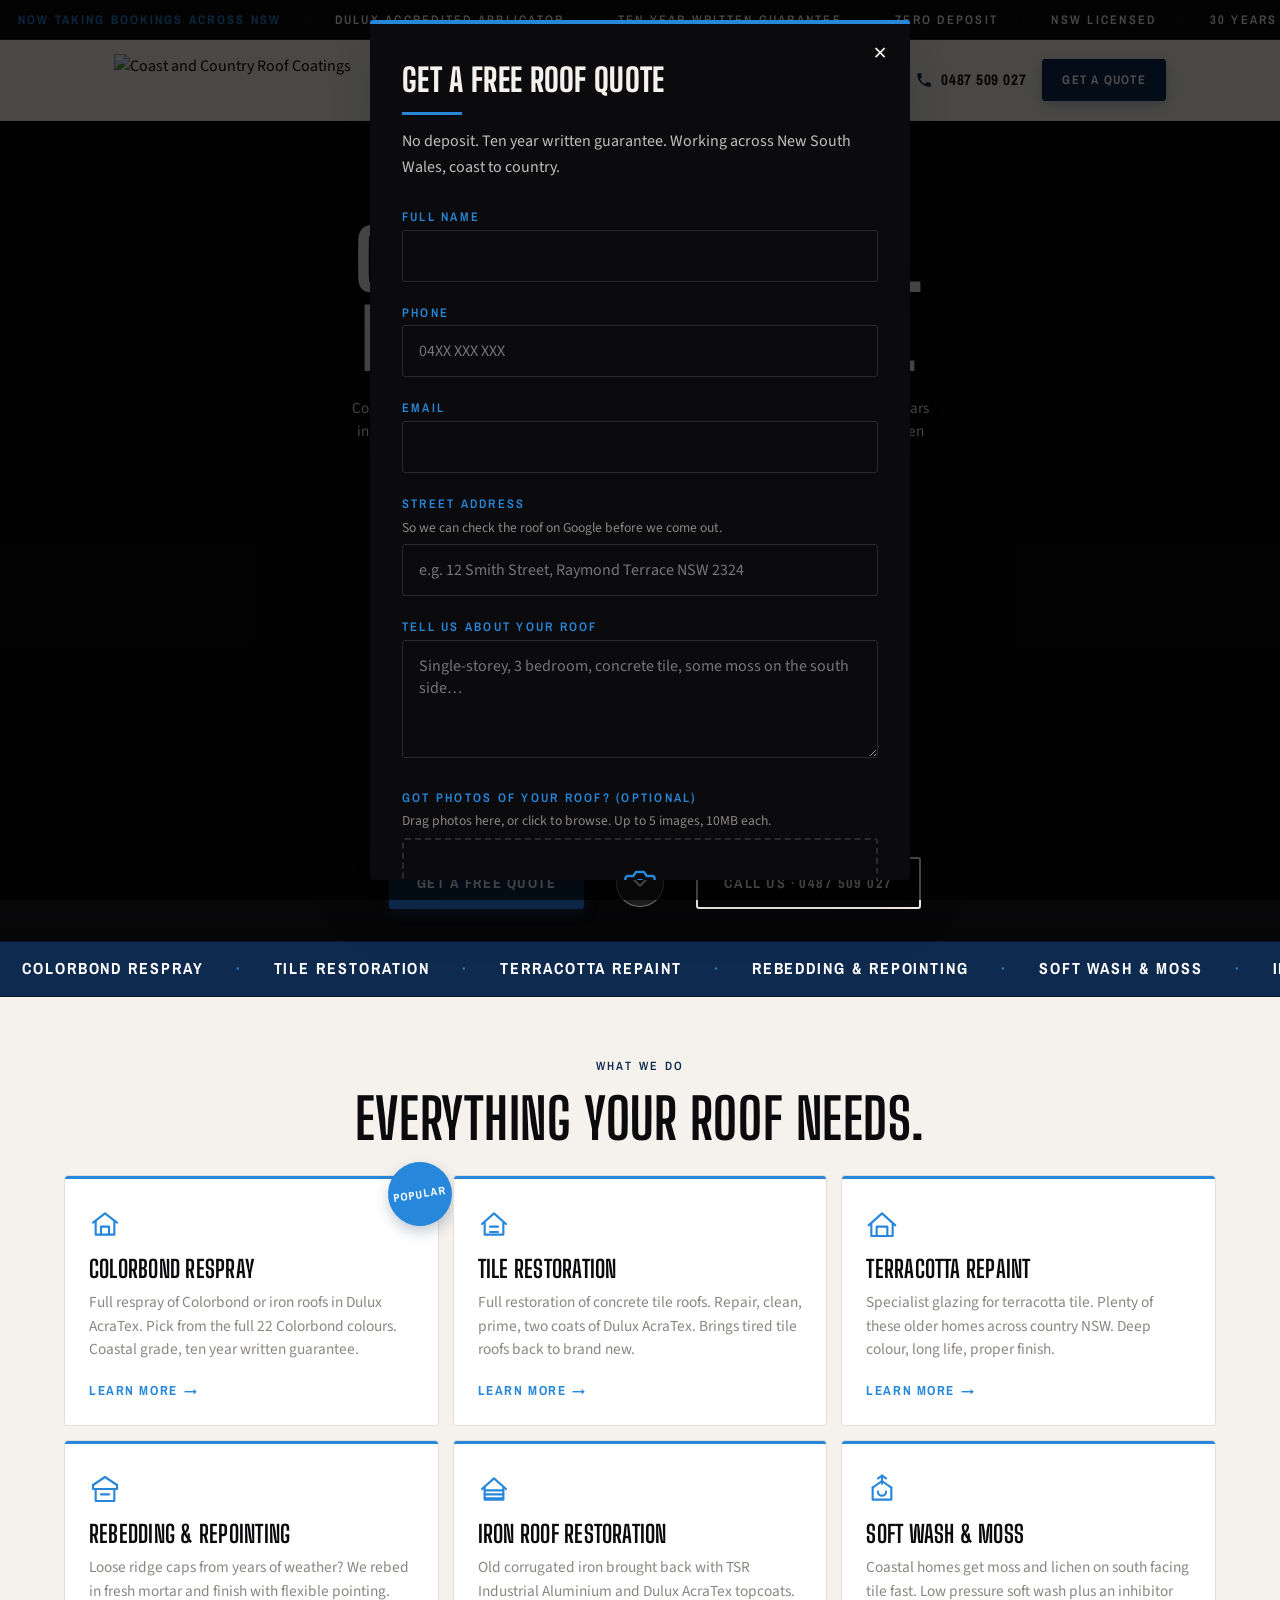
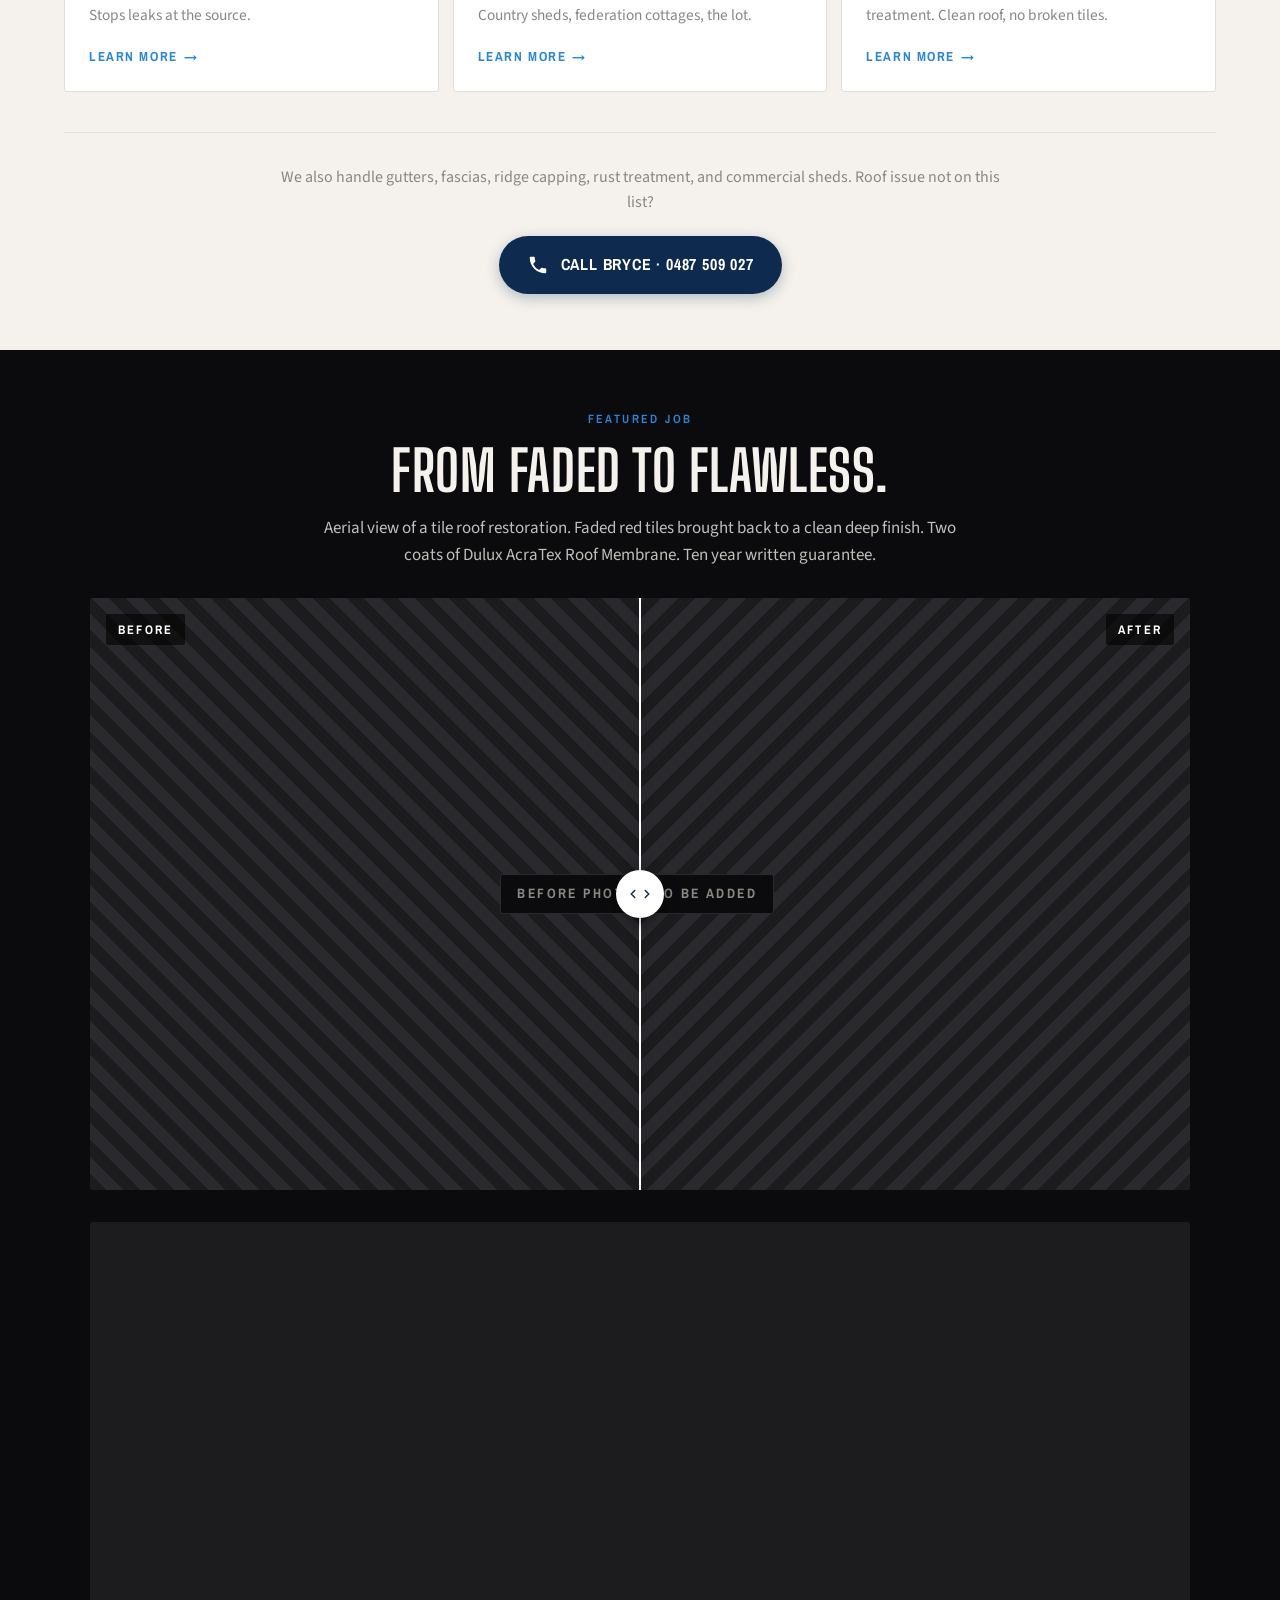
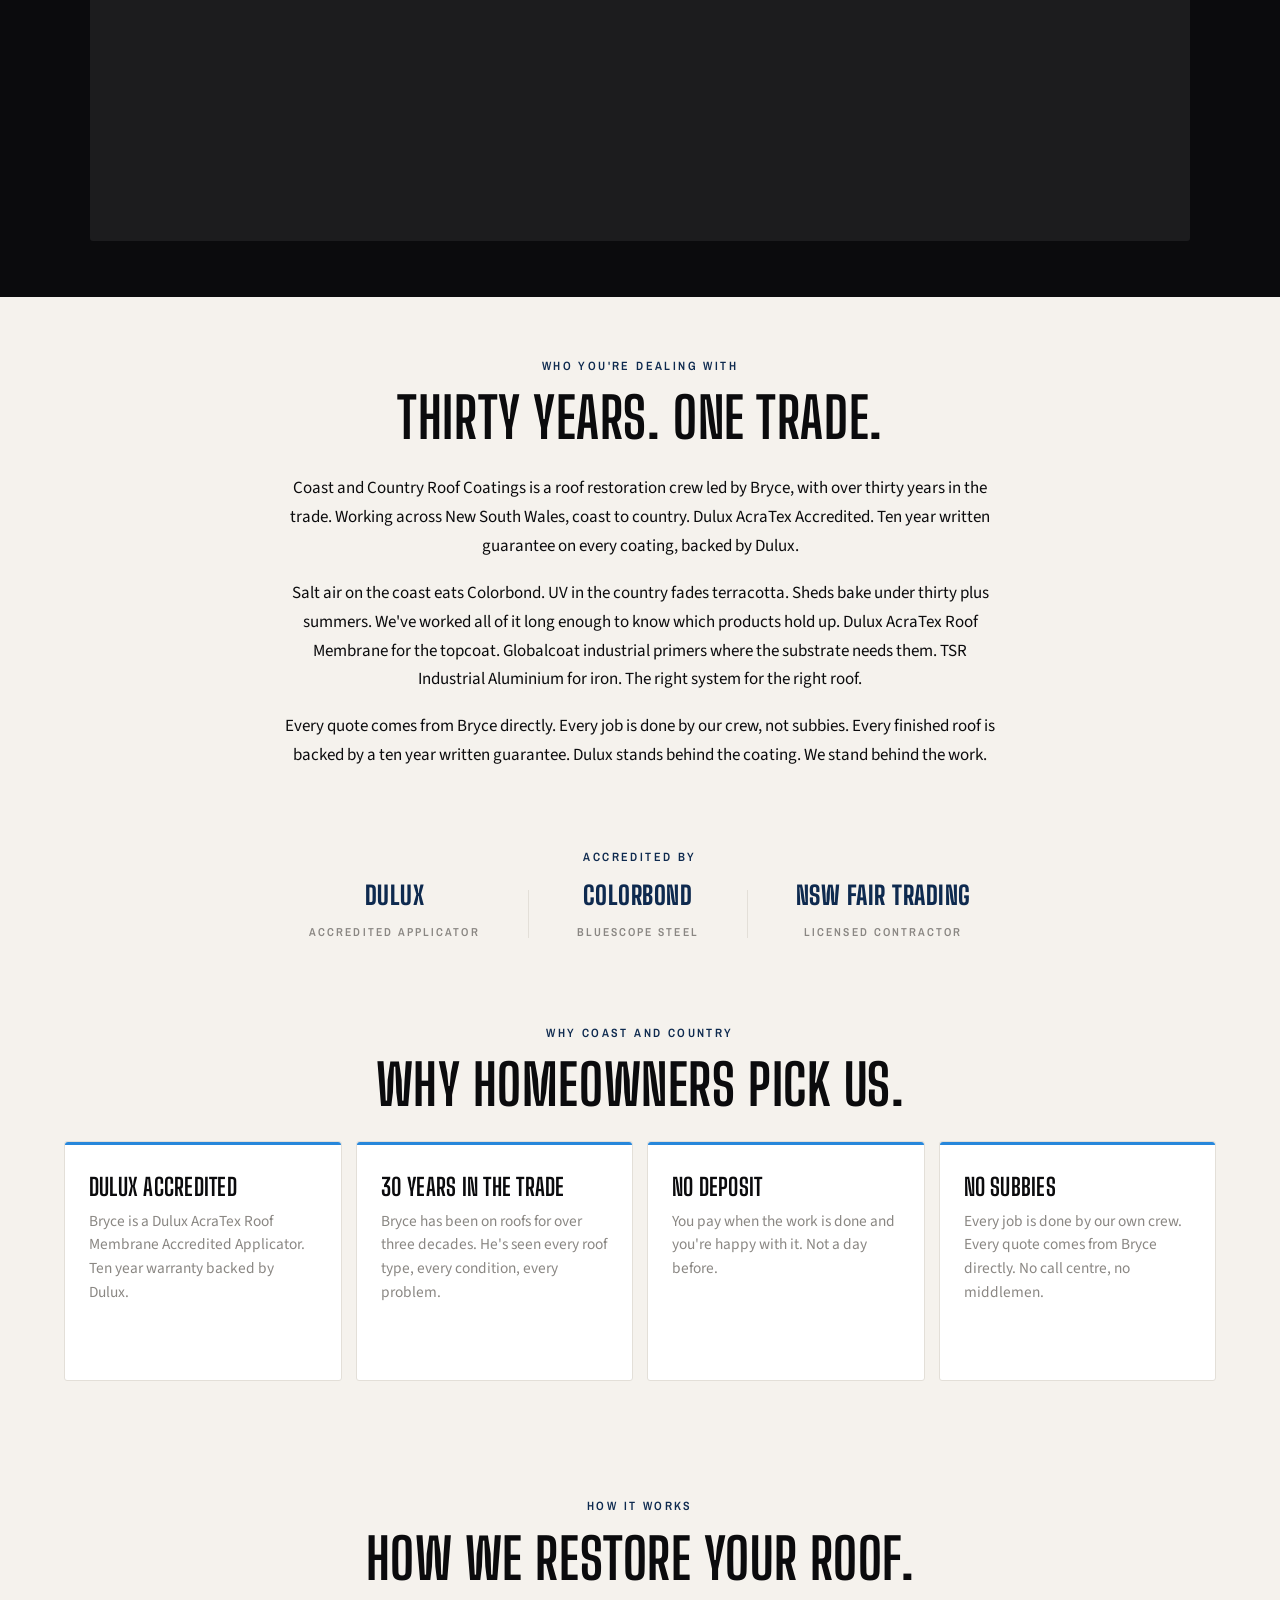
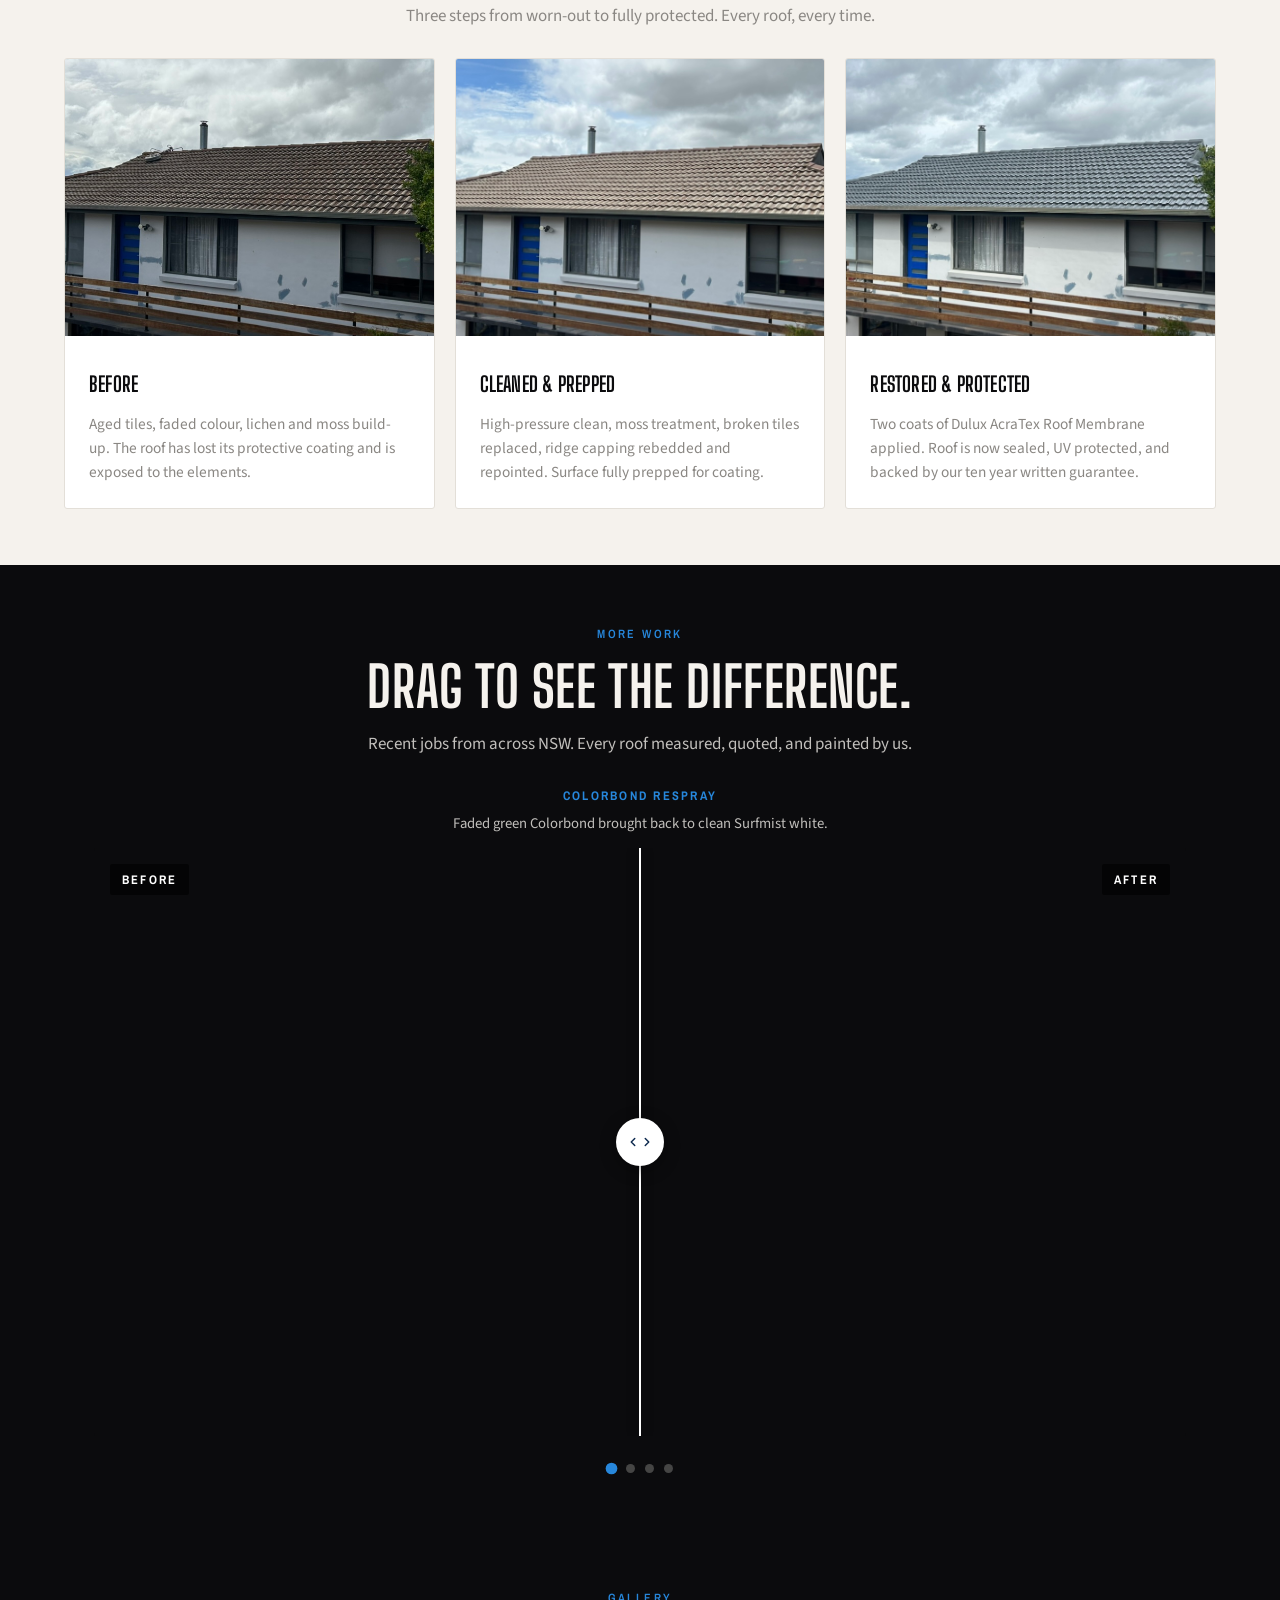
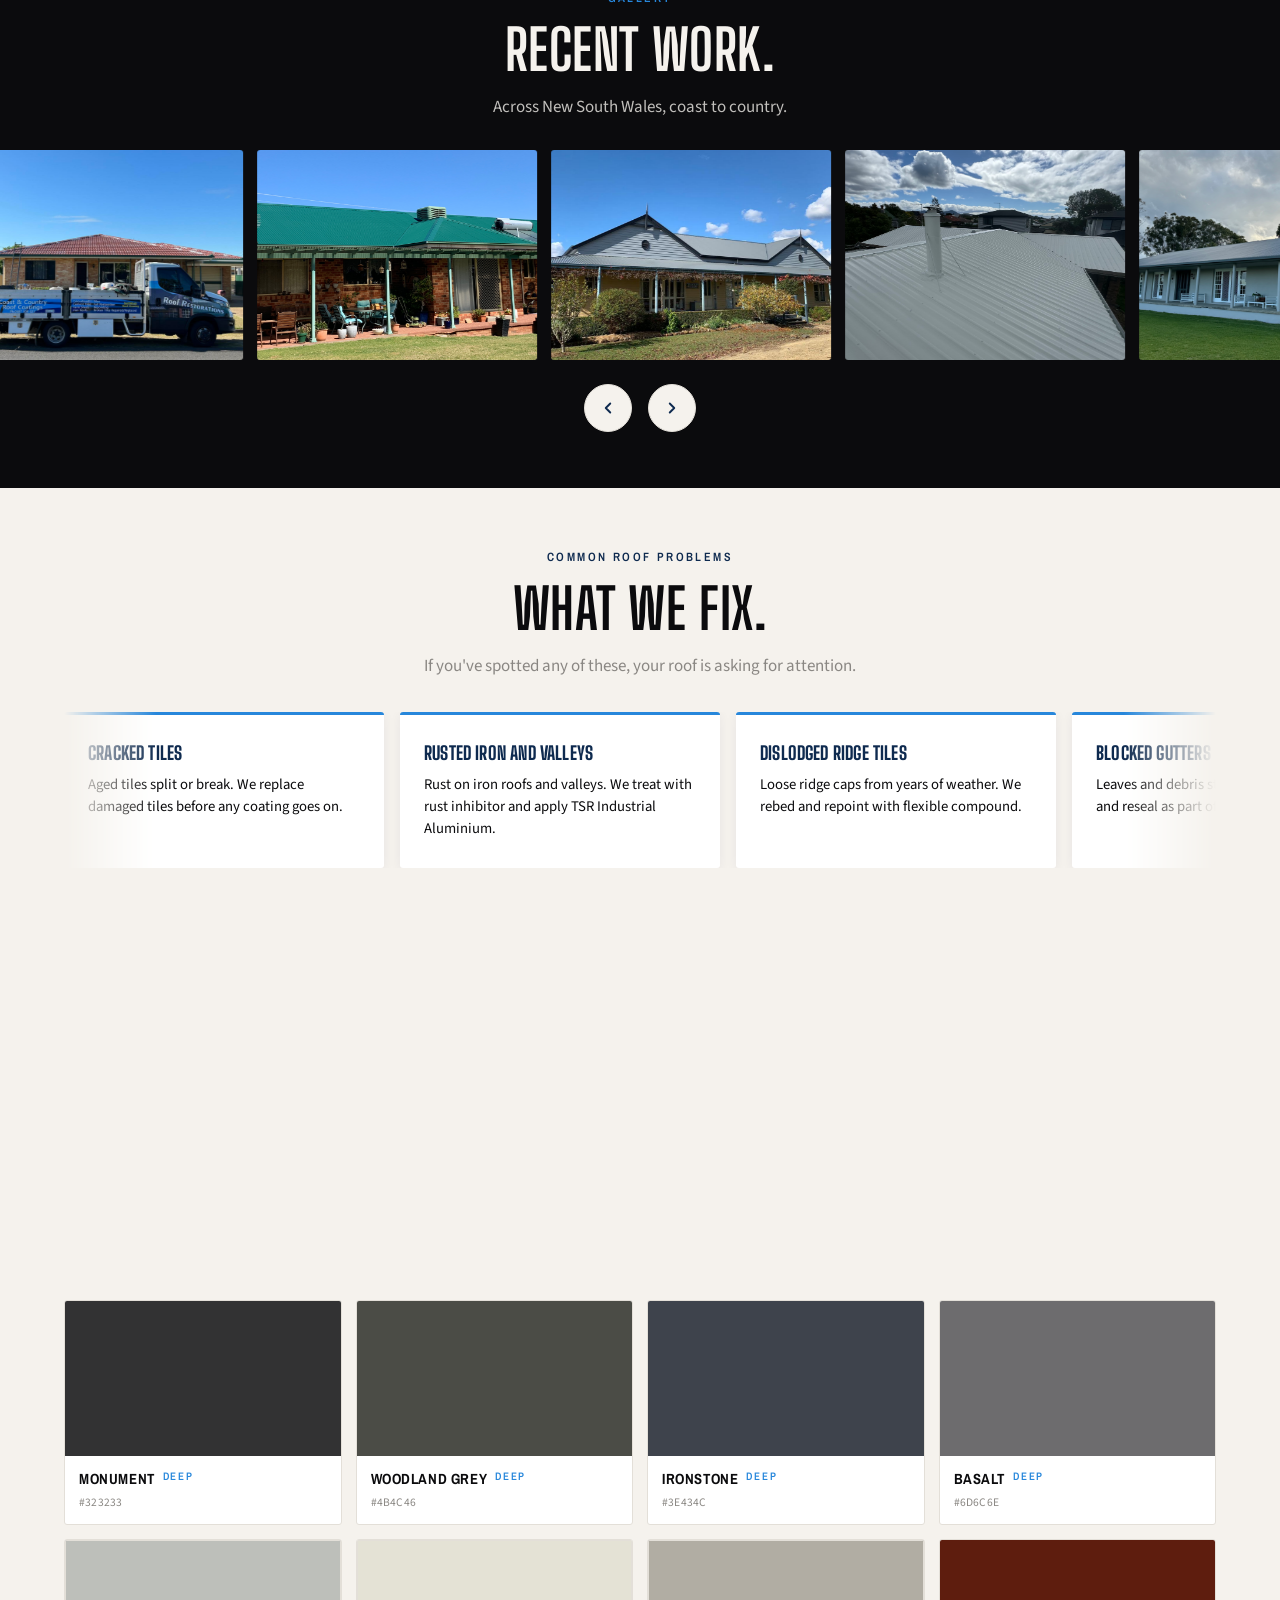
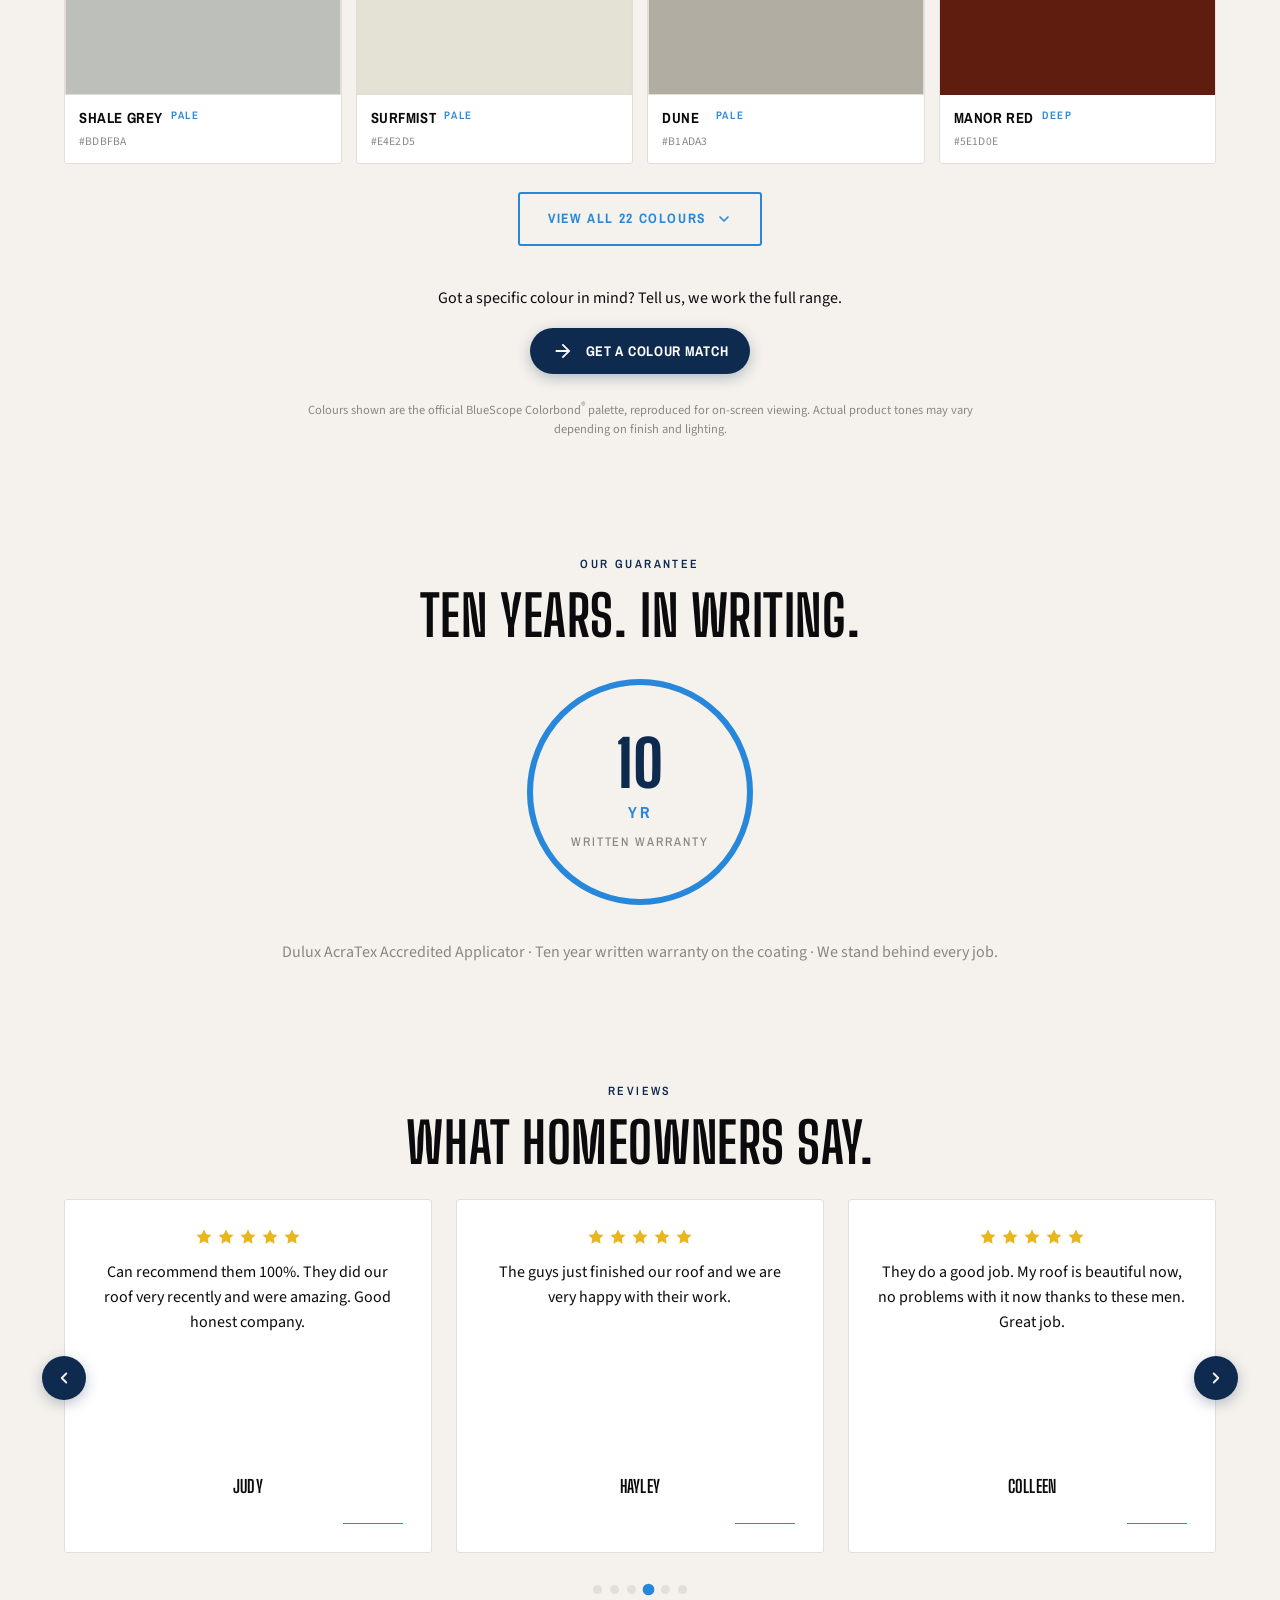
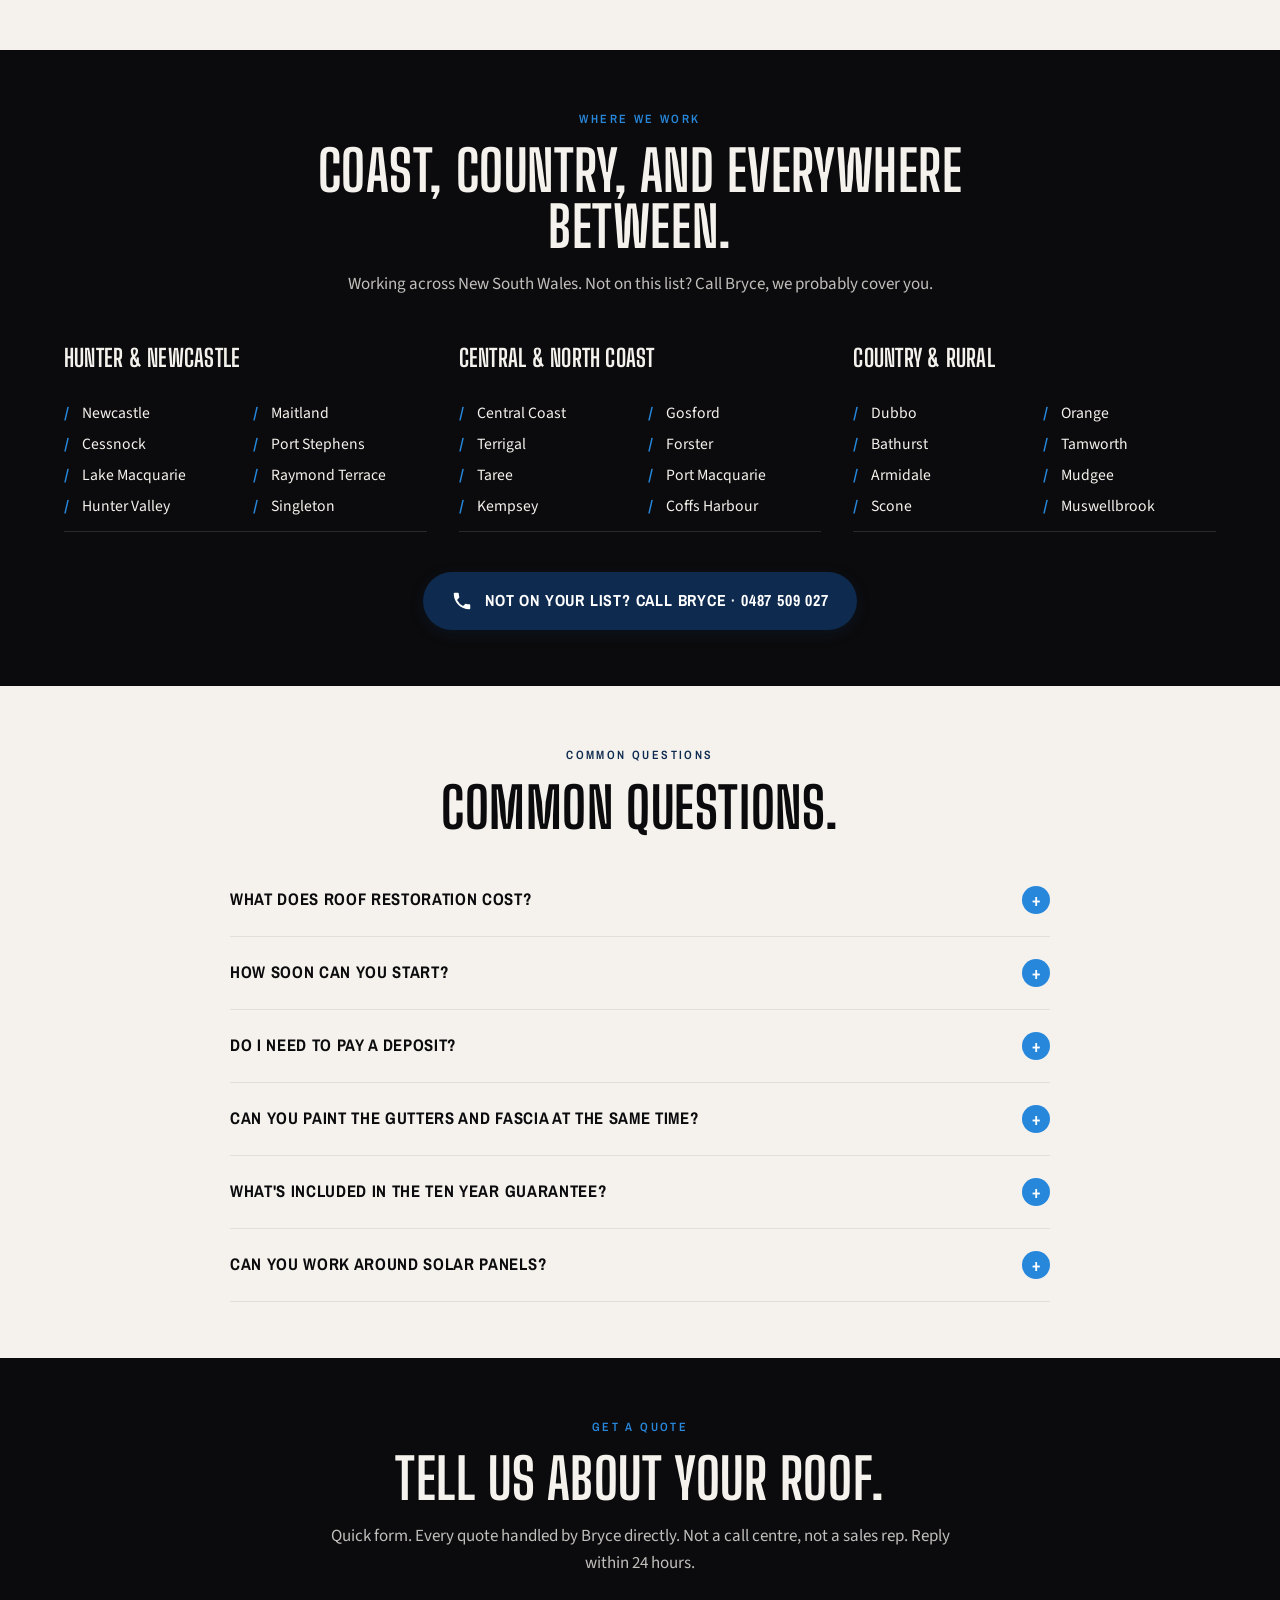
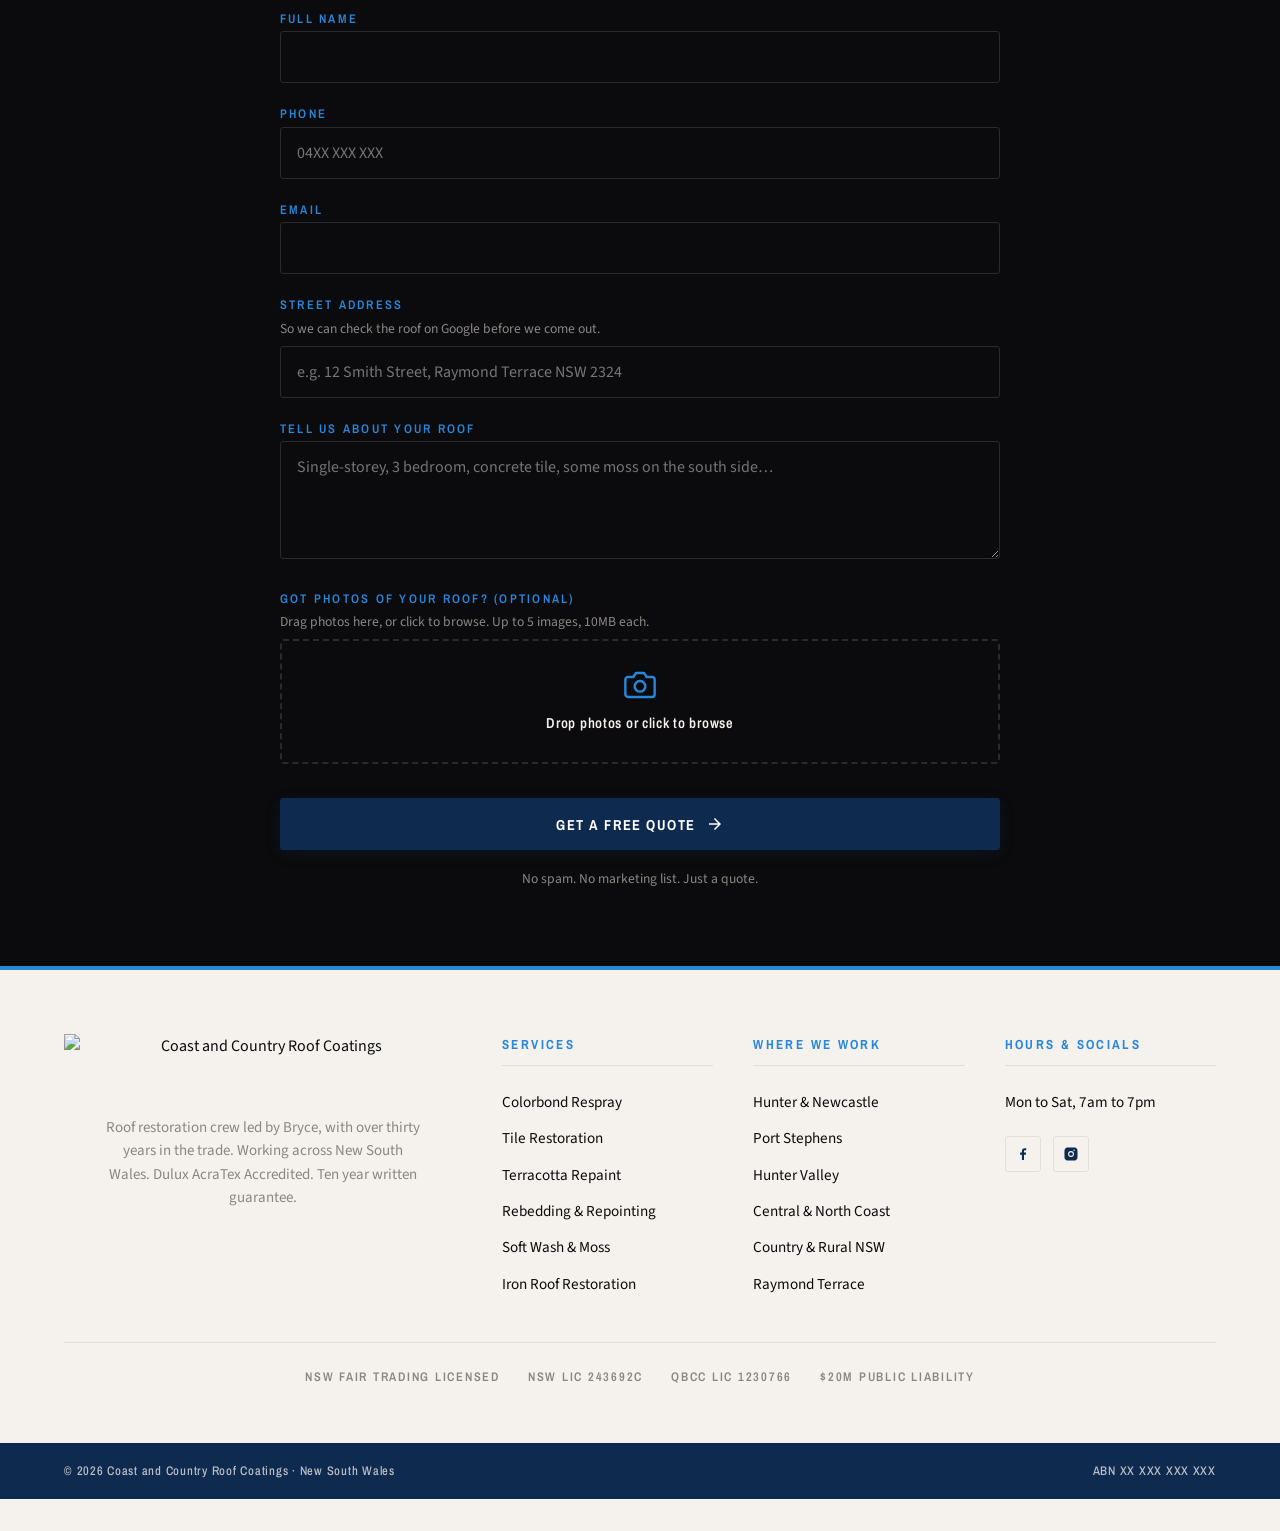
==== index.html @ e06dbafe "16" ====
<!DOCTYPE html>
<html lang="en-AU">
<head>
  <meta charset="UTF-8">
  <meta name="viewport" content="width=device-width, initial-scale=1.0">
  <title>Coast and Country Roof Coatings · Dulux Accredited · NSW</title>
  <meta name="description" content="30 years' experience restoring roofs across New South Wales, coast to country. Dulux AcraTex Accredited Applicator. Ten year written warranty. No deposit. Call Bryce on 0487 509 027.">
  <meta name="keywords" content="roof restoration nsw, dulux accredited roof painter, colorbond respray nsw, roof painter new south wales, terracotta restoration nsw, iron roof restoration, country roof restoration">

  <!-- PLACEHOLDER · favicon set to be supplied -->
  <link rel="icon" type="image/png" sizes="32x32" href="images/favicon-32.png">
  <link rel="icon" type="image/png" sizes="192x192" href="images/favicon-192.png">
  <link rel="apple-touch-icon" href="images/apple-touch-icon.png">
  <meta name="theme-color" content="#0E2A4F">

  <meta property="og:site_name" content="Coast and Country Roof Coatings">
  <meta property="og:locale" content="en_AU">
  <meta property="og:type" content="website">
  <meta property="og:url" content="https://coastandcountryroofcoatings.com.au">
  <meta property="og:title" content="Coast and Country Roof Coatings · New South Wales">
  <meta property="og:description" content="Roof restoration across New South Wales, coast to country. Dulux AcraTex Accredited. Ten year written warranty. No deposit. Call Bryce on 0487 509 027.">
  <meta property="og:image" content="https://coastandcountryroofcoatings.com.au/images/grand_red.jpeg">
  <meta property="og:image:width" content="1200">
  <meta property="og:image:height" content="630">

  <meta name="twitter:card" content="summary_large_image">
  <meta name="twitter:title" content="Coast and Country Roof Coatings · New South Wales">
  <meta name="twitter:description" content="Dulux AcraTex Accredited. Ten year written warranty. No deposit. Call 0487 509 027.">
  <meta name="twitter:image" content="https://coastandcountryroofcoatings.com.au/images/grand_red.jpeg">

  <link rel="preconnect" href="https://fonts.googleapis.com">
  <link rel="preconnect" href="https://fonts.gstatic.com" crossorigin>
  <link href="https://fonts.googleapis.com/css2?family=Big+Shoulders+Display:wght@400;600;700;800&family=Archivo+Narrow:wght@400;500;600;700&family=Source+Sans+3:wght@400;500;600;700&display=swap" rel="stylesheet">

  <link rel="stylesheet" href="css/main.css">

  <script type="application/ld+json">
  {
    "@context": "https://schema.org",
    "@type": "RoofingContractor",
    "name": "Coast and Country Roof Coatings",
    "image": "https://coastandcountryroofcoatings.com.au/images/grand_red.jpeg",
    "url": "https://coastandcountryroofcoatings.com.au",
    "telephone": "+61487509027",
    "email": "bstewart2009@live.com.au",
    "priceRange": "$$",
    "address": {
      "@type": "PostalAddress",
      "addressLocality": "Raymond Terrace",
      "addressRegion": "NSW",
      "addressCountry": "AU"
    },
    "areaServed": [
      { "@type": "State", "name": "New South Wales" },
      { "@type": "Place", "name": "New South Wales, coast to country" }
    ],
    "openingHoursSpecification": {
      "@type": "OpeningHoursSpecification",
      "dayOfWeek": ["Monday","Tuesday","Wednesday","Thursday","Friday","Saturday"],
      "opens": "07:00", "closes": "19:00"
    }
  }
  </script>
</head>
<body>

<!-- Hidden Netlify form pre-registration -->
<form name="quote" netlify netlify-honeypot="bot-field" hidden>
  <input type="text" name="name"><input type="tel" name="phone"><input type="email" name="email">
  <input type="text" name="street_address"><textarea name="message"></textarea>
  <input type="file" name="roof_photos" multiple><input type="text" name="bot-field">
  <input type="text" name="service_interest"><input type="text" name="colour_interest">
</form>
<form name="lead-popup" netlify netlify-honeypot="bot-field" hidden>
  <input type="text" name="name"><input type="tel" name="phone"><input type="email" name="email">
  <input type="text" name="street_address"><textarea name="message"></textarea>
  <input type="file" name="roof_photos" multiple><input type="text" name="bot-field">
</form>

<!-- Shared quote-fields template -->
<template id="quote-fields-template">
  <div class="field"><label><span class="field-label">Full Name</span>
    <input type="text" name="name" required autocomplete="name"></label></div>
  <div class="field"><label><span class="field-label">Phone</span>
    <input type="tel" name="phone" required autocomplete="tel" placeholder="04XX XXX XXX"></label></div>
  <div class="field"><label><span class="field-label">Email</span>
    <input type="email" name="email" required autocomplete="email"></label></div>
  <div class="field"><label><span class="field-label">Street address</span>
    <span class="field-help">So we can check the roof on Google before we come out.</span>
    <input type="text" name="street_address" required placeholder="e.g. 12 Smith Street, Raymond Terrace NSW 2324"></label></div>
  <div class="field"><label><span class="field-label">Tell us about your roof</span>
    <textarea name="message" required rows="4" placeholder="Single-storey, 3 bedroom, concrete tile, some moss on the south side&hellip;"></textarea></label></div>
  <div class="field">
    <label class="field-above"><span class="field-label">Got photos of your roof? (Optional)</span>
      <span class="field-help">Drag photos here, or click to browse. Up to 5 images, 10MB each.</span></label>
    <label class="file-dropzone" data-dropzone>
      <svg class="dropzone-icon" viewBox="0 0 24 24" fill="none" stroke="currentColor" stroke-width="1.8" stroke-linecap="round" stroke-linejoin="round" aria-hidden="true"><path d="M23 19a2 2 0 01-2 2H3a2 2 0 01-2-2V8a2 2 0 012-2h4l2-3h6l2 3h4a2 2 0 012 2z"/><circle cx="12" cy="13" r="4"/></svg>
      <span class="dropzone-text">Drop photos or click to browse</span>
      <input type="file" name="roof_photos" accept="image/*" multiple data-file-input>
    </label>
    <div class="dropzone-previews" data-dropzone-previews></div>
    <div class="dropzone-error" data-dropzone-error hidden></div>
  </div>
  <button type="submit" class="btn btn-primary form-submit">Get a Free Quote
    <svg class="arrow" viewBox="0 0 24 24" fill="currentColor" aria-hidden="true"><path d="M12 4l-1.41 1.41L16.17 11H4v2h12.17l-5.58 5.59L12 20l8-8z"/></svg></button>
  <p class="form-note">No spam. No marketing list. Just a quote.</p>
</template>

<!-- 1. ANNOUNCE TICKER -->
<div class="announce-bar" aria-label="Announcements">
  <div class="announce-track" data-ticker-track>
    <span class="hot">NOW TAKING BOOKINGS ACROSS NSW</span><span class="dot">·</span>
    <span>DULUX ACCREDITED APPLICATOR</span><span class="dot">·</span>
    <span>TEN YEAR WRITTEN GUARANTEE</span><span class="dot">·</span>
    <span>ZERO DEPOSIT</span><span class="dot">·</span>
    <span>NSW LICENSED</span><span class="dot">·</span>
    <span>30 YEARS IN THE TRADE</span><span class="dot">·</span>
    <span>CALL BRYCE ON 0487 509 027</span><span class="dot">·</span>
    <span class="hot">NOW TAKING BOOKINGS ACROSS NSW</span><span class="dot">·</span>
    <span>DULUX ACCREDITED APPLICATOR</span><span class="dot">·</span>
    <span>TEN YEAR WRITTEN GUARANTEE</span><span class="dot">·</span>
    <span>ZERO DEPOSIT</span><span class="dot">·</span>
    <span>NSW LICENSED</span><span class="dot">·</span>
    <span>30 YEARS IN THE TRADE</span><span class="dot">·</span>
    <span>CALL BRYCE ON 0487 509 027</span><span class="dot">·</span>
  </div>
</div>

<!-- 2. HEADER -->
<header class="site-header" id="site-header">
  <nav class="nav" aria-label="Primary">
    <a href="/" class="brand" aria-label="Coast and Country Roof Coatings home">
      <!-- PLACEHOLDER · logo image to be supplied; using wordmark for now -->
      <img src="images/logo.png" alt="Coast and Country Roof Coatings" class="brand-logo" width="1835" height="295">
    </a>
    <ul class="nav-links">
      <li><a href="#services">Services</a></li>
      <li><a href="#work">Work</a></li>
      <li><a href="#areas">Areas</a></li>
      <li><a href="#about">About</a></li>
      <li><a href="#faq">FAQ</a></li>
    </ul>
    <div class="nav-cta">
      <a href="tel:0487509027" class="nav-phone" aria-label="Call Bryce on 0487 509 027">
        <svg viewBox="0 0 24 24" fill="currentColor" aria-hidden="true"><path d="M20 15.5c-1.25 0-2.45-.2-3.57-.57a1 1 0 00-1.02.24l-2.2 2.2a15.1 15.1 0 01-6.59-6.59l2.2-2.2a1 1 0 00.24-1.02A11.36 11.36 0 018.5 4a1 1 0 00-1-1H4a1 1 0 00-1 1c0 9.39 7.61 17 17 17a1 1 0 001-1v-3.5a1 1 0 00-1-1z"/></svg>
        0487 509 027
      </a>
      <button type="button" class="btn btn-primary" data-open-quote>Get a Quote</button>
    </div>
    <button class="nav-burger" aria-label="Open menu" aria-controls="mobile-sheet"><span></span></button>
  </nav>
</header>

<!-- 3. MOBILE DRAWER -->
<div class="mobile-sheet" id="mobile-sheet" role="dialog" aria-modal="true" aria-hidden="true">
  <div class="mobile-sheet-head">
    <a href="/" class="brand"><img src="images/logo.png" alt="Coast and Country Roof Coatings" class="brand-logo" width="1835" height="295"></a>
    <button class="close" aria-label="Close menu">&#x2715;</button>
  </div>
  <ul>
    <li><a href="#services">Services</a></li>
    <li><a href="#work">Work</a></li>
    <li><a href="#areas">Areas</a></li>
    <li><a href="#about">About</a></li>
    <li><a href="#faq">FAQ</a></li>
  </ul>
  <div class="mobile-cta">
    <a href="tel:0487509027" class="btn btn-outline-light">Call 0487 509 027</a>
    <button type="button" class="btn btn-primary" data-open-quote>Get a Quote</button>
  </div>
</div>

<!-- 4. HERO -->
<section class="hero" data-hero>
  <picture>
    <source media="(max-width: 720px)" srcset="images/hero_image_mobile.PNG">
    <img class="hero-bg" src="images/hero_image_desktop.PNG" alt="" aria-hidden="true" width="1448" height="1086" loading="eager" fetchpriority="high" decoding="async">
  </picture>
  <div class="hero-content" data-hero-content>
    <div class="hero-top">
      <p class="hero-eyebrow">DULUX ACCREDITED &middot; 30 YEARS &middot; NEW SOUTH WALES</p>
      <h1 class="hero-headline">COAST TO COUNTRY.<br>ROOFS DONE RIGHT.</h1>
    </div>
    <div class="hero-bottom">
      <p class="hero-sub hero-sub-mobile">Coast and Country Roof Coatings. A roof restoration crew led by Bryce with over thirty years in the trade. Now taking bookings across New South Wales. Dulux Accredited. Ten year written guarantee. No deposit.</p>
      <p class="hero-sub hero-sub-desktop">Coast and Country Roof Coatings. A roof restoration crew led by Bryce, with over thirty years in the trade. Now taking bookings across New South Wales. Dulux AcraTex Accredited. Ten year written guarantee. No deposit.</p>
      <div class="hero-ctas">
        <button type="button" class="btn btn-primary" data-open-quote>Get a Free Quote</button>
        <a href="tel:0487509027" class="btn btn-outline-light">Call Us &middot; 0487 509 027</a>
      </div>
      <p class="hero-trust">
        <span>Dulux Accredited</span><span class="sep">&middot;</span>
        <span>NSW Licensed</span><span class="sep">&middot;</span>
        <span>10 Year Written Warranty</span>
      </p>
    </div>
  </div>
  <div class="hero-bottom-bar" aria-hidden="false">
    <button type="button" class="hero-cta-left btn btn-primary" data-open-quote>
      Get a Free Quote
    </button>
    <a href="#services" class="hero-scroll-arrow" aria-label="Scroll to services">
      <svg viewBox="0 0 24 24" fill="none" stroke="currentColor" stroke-width="2.5" stroke-linecap="round" stroke-linejoin="round">
        <path d="M6 9l6 6 6-6"/>
      </svg>
    </a>
    <a href="tel:0487509027" class="hero-cta-right btn btn-outline-light" data-phone-link>
      Call us &middot; 0487 509 027
    </a>
  </div>
</section>

<!-- 5. SERVICES TICKER -->
<div class="ticker" aria-hidden="true">
  <div class="ticker-track" data-ticker-track>
    <span>Colorbond Respray</span><span class="sep">&middot;</span>
    <span>Tile Restoration</span><span class="sep">&middot;</span>
    <span>Terracotta Repaint</span><span class="sep">&middot;</span>
    <span>Rebedding &amp; Repointing</span><span class="sep">&middot;</span>
    <span>Soft Wash &amp; Moss</span><span class="sep">&middot;</span>
    <span>Iron Roof Restoration</span><span class="sep">&middot;</span>
    <span>Gutter &amp; Fascia Painting</span><span class="sep">&middot;</span>
    <span>Ridge Capping</span><span class="sep">&middot;</span>
    <span>Commercial Roofs</span><span class="sep">&middot;</span>
    <span>Colorbond Respray</span><span class="sep">&middot;</span>
    <span>Tile Restoration</span><span class="sep">&middot;</span>
    <span>Terracotta Repaint</span><span class="sep">&middot;</span>
    <span>Rebedding &amp; Repointing</span><span class="sep">&middot;</span>
    <span>Soft Wash &amp; Moss</span><span class="sep">&middot;</span>
    <span>Iron Roof Restoration</span><span class="sep">&middot;</span>
    <span>Gutter &amp; Fascia Painting</span><span class="sep">&middot;</span>
    <span>Ridge Capping</span><span class="sep">&middot;</span>
    <span>Commercial Roofs</span><span class="sep">&middot;</span>
  </div>
</div>

<!-- 6. SERVICES -->
<section id="services" class="section-paper">
  <div class="wrap">
    <div class="section-head reveal">
      <span class="eyebrow">What We Do</span>
      <h2>Everything your roof needs.</h2>
    </div>
    <div class="services-grid">
      <article class="service-card reveal">
        <span class="service-tag">Popular</span>
        <svg class="service-icon" viewBox="0 0 24 24" fill="none" stroke="currentColor" stroke-width="1.6" stroke-linecap="round" stroke-linejoin="round" aria-hidden="true"><path d="M3 11l9-7 9 7"/><path d="M5 10v10h14V10"/><path d="M9 20v-6h6v6"/></svg>
        <h3>Colorbond Respray</h3>
        <p>Full respray of Colorbond or iron roofs in Dulux AcraTex. Pick from the full 22 Colorbond colours. Coastal grade, ten year written guarantee.</p>
        <a href="#quote" class="learn" data-open-quote data-service="Colorbond Respray">Learn more <span class="arrow">&rarr;</span></a>
      </article>

      <article class="service-card reveal">
        <svg class="service-icon" viewBox="0 0 24 24" fill="none" stroke="currentColor" stroke-width="1.6" stroke-linecap="round" stroke-linejoin="round" aria-hidden="true"><path d="M3 12l9-8 9 8"/><path d="M5 11v9h14v-9"/><path d="M9 14h6"/><path d="M9 18h6"/></svg>
        <h3>Tile Restoration</h3>
        <p>Full restoration of concrete tile roofs. Repair, clean, prime, two coats of Dulux AcraTex. Brings tired tile roofs back to brand new.</p>
        <a href="#quote" class="learn" data-open-quote data-service="Tile Restoration">Learn more <span class="arrow">&rarr;</span></a>
      </article>

      <article class="service-card reveal">
        <svg class="service-icon" viewBox="0 0 24 24" fill="none" stroke="currentColor" stroke-width="1.6" stroke-linecap="round" stroke-linejoin="round" aria-hidden="true"><path d="M2 13l10-9 10 9"/><path d="M4 12v9h16v-9"/><path d="M8 21v-7h8v7"/></svg>
        <h3>Terracotta Repaint</h3>
        <p>Specialist glazing for terracotta tile. Plenty of these older homes across country NSW. Deep colour, long life, proper finish.</p>
        <a href="#quote" class="learn" data-open-quote data-service="Terracotta Repaint">Learn more <span class="arrow">&rarr;</span></a>
      </article>

      <article class="service-card reveal">
        <svg class="service-icon" viewBox="0 0 24 24" fill="none" stroke="currentColor" stroke-width="1.6" stroke-linecap="round" stroke-linejoin="round" aria-hidden="true"><path d="M3 9l9-6 9 6"/><path d="M3 9v3h18V9"/><path d="M5 12v9h14v-9"/><path d="M9 16h6"/></svg>
        <h3>Rebedding &amp; Repointing</h3>
        <p>Loose ridge caps from years of weather? We rebed in fresh mortar and finish with flexible pointing. Stops leaks at the source.</p>
        <a href="#quote" class="learn" data-open-quote data-service="Rebedding &amp; Repointing">Learn more <span class="arrow">&rarr;</span></a>
      </article>

      <article class="service-card reveal">
        <svg class="service-icon" viewBox="0 0 24 24" fill="none" stroke="currentColor" stroke-width="1.6" stroke-linecap="round" stroke-linejoin="round" aria-hidden="true"><path d="M3 12l9-8 9 8"/><path d="M5 11v9h14v-9"/><path d="M5 13h14"/><path d="M5 16h14"/><path d="M5 19h14"/></svg>
        <h3>Iron Roof Restoration</h3>
        <p>Old corrugated iron brought back with TSR Industrial Aluminium and Dulux AcraTex topcoats. Country sheds, federation cottages, the lot.</p>
        <a href="#quote" class="learn" data-open-quote data-service="Iron Roof Restoration">Learn more <span class="arrow">&rarr;</span></a>
      </article>

      <article class="service-card reveal">
        <svg class="service-icon" viewBox="0 0 24 24" fill="none" stroke="currentColor" stroke-width="1.6" stroke-linecap="round" stroke-linejoin="round" aria-hidden="true"><path d="M12 2v6"/><path d="M9 4l3-2 3 2"/><path d="M5 11l7-5 7 5"/><path d="M5 11v9h14v-9"/><path d="M9 14c0 2 1.5 3 3 3s3-1 3-3"/></svg>
        <h3>Soft Wash &amp; Moss</h3>
        <p>Coastal homes get moss and lichen on south facing tile fast. Low pressure soft wash plus an inhibitor treatment. Clean roof, no broken tiles.</p>
        <a href="#quote" class="learn" data-open-quote data-service="Soft Wash &amp; Moss Treatment">Learn more <span class="arrow">&rarr;</span></a>
      </article>
    </div>
    <div class="services-cta-block reveal">
      <p class="services-also">We also handle gutters, fascias, ridge capping, rust treatment, and commercial sheds. Roof issue not on this list?</p>
      <a href="tel:0487509027" class="phone-pill">
        <svg viewBox="0 0 24 24" fill="currentColor" aria-hidden="true"><path d="M20 15.5c-1.25 0-2.45-.2-3.57-.57a1 1 0 00-1.02.24l-2.2 2.2a15.1 15.1 0 01-6.59-6.59l2.2-2.2a1 1 0 00.24-1.02A11.36 11.36 0 018.5 4a1 1 0 00-1-1H4a1 1 0 00-1 1c0 9.39 7.61 17 17 17a1 1 0 001-1v-3.5a1 1 0 00-1-1z"/></svg>
        <span class="phone-pill-label phone-pill-desktop">Call Bryce &middot; 0487 509 027</span>
        <span class="phone-pill-label phone-pill-mobile">Call Bryce &middot; 0487 509 027</span>
      </a>
    </div>
  </div>
</section>

<!-- 8. FEATURED JOB · DARK -->
<section class="section-dark featured-job">
  <div class="wrap">
    <div class="section-head reveal">
      <span class="eyebrow">Featured Job</span>
      <h2>From faded to flawless.</h2>
      <p>Aerial view of a tile roof restoration. Faded red tiles brought back to a clean deep finish. Two coats of Dulux AcraTex Roof Membrane. Ten year written guarantee.</p>
    </div>
    <div class="ba-slider reveal" role="img" aria-label="Drag to compare before and after">
      <div class="pane before">
        <div class="ph-fill" data-ph-label="BEFORE PHOTO &mdash; TO BE ADDED"></div>
      </div>
      <div class="pane after">
        <div class="ph-fill" data-ph-label="AFTER PHOTO &mdash; TO BE ADDED"></div>
      </div>
      <span class="ba-label ba-label-before">Before</span>
      <span class="ba-label ba-label-after">After</span>
      <div class="ba-handle handle" aria-hidden="true">
        <span class="handle-grip">
          <svg viewBox="0 0 24 24" fill="none" stroke="currentColor" stroke-width="2.5" stroke-linecap="round" stroke-linejoin="round"><path d="M15 6l-6 6 6 6"/></svg>
          <svg viewBox="0 0 24 24" fill="none" stroke="currentColor" stroke-width="2.5" stroke-linecap="round" stroke-linejoin="round"><path d="M9 6l6 6-6 6"/></svg>
        </span>
      </div>
    </div>
    <!-- Aerial drone clip. JS will swap to poster image if the file is missing or fails to load. -->
    <div class="video-block reveal">
      <div class="video-wrap">
        <video autoplay muted loop playsinline preload="metadata" class="media-video">
          <source src="images/roof-aerial.mp4" type="video/mp4">
        </video>
      </div>
    </div>
  </div>
</section>

<!-- 9. ABOUT · paper, single column -->
<section id="about" class="section-paper">
  <div class="wrap">
    <div class="section-head reveal">
      <span class="eyebrow">Who You're Dealing With</span>
      <h2>Thirty years. One trade.</h2>
    </div>
    <div class="about-body reveal">
      <p>Coast and Country Roof Coatings is a roof restoration crew led by Bryce, with over thirty years in the trade. Working across New South Wales, coast to country. Dulux AcraTex Accredited. Ten year written guarantee on every coating, backed by Dulux.</p>
      <p>Salt air on the coast eats Colorbond. UV in the country fades terracotta. Sheds bake under thirty plus summers. We've worked all of it long enough to know which products hold up. Dulux AcraTex Roof Membrane for the topcoat. Globalcoat industrial primers where the substrate needs them. TSR Industrial Aluminium for iron. The right system for the right roof.</p>
      <p>Every quote comes from Bryce directly. Every job is done by our crew, not subbies. Every finished roof is backed by a ten year written guarantee. Dulux stands behind the coating. We stand behind the work.</p>
    </div>
  </div>
</section>

<!-- 9b. TRUST BADGE SECTION -->
<!-- PLACEHOLDER · Replace text badges with real logo PNGs once Bryce supplies official partner artwork. -->
<section class="section-paper trust-section">
  <div class="wrap">
    <div class="trust-header">
      <span class="eyebrow">Accredited By</span>
    </div>
    <div class="trust-badge-row">
      <div class="trust-badge">
        <span class="trust-badge-mark">DULUX</span>
        <span class="trust-badge-label">Accredited Applicator</span>
      </div>
      <span class="trust-badge-divider" aria-hidden="true"></span>
      <div class="trust-badge">
        <span class="trust-badge-mark">COLORBOND</span>
        <span class="trust-badge-label">BlueScope Steel</span>
      </div>
      <span class="trust-badge-divider" aria-hidden="true"></span>
      <div class="trust-badge">
        <span class="trust-badge-mark">NSW FAIR TRADING</span>
        <span class="trust-badge-label">Licensed Contractor</span>
      </div>
    </div>
  </div>
</section>

<!-- 9c. WHY CHOOSE US · paper, 4 reason tiles -->
<section id="why" class="section-paper">
  <div class="wrap">
    <div class="section-head reveal">
      <span class="eyebrow">Why Coast and Country</span>
      <h2>Why homeowners pick us.</h2>
    </div>
    <div class="services-grid">
      <article class="service-card reveal">
        <h3>Dulux Accredited</h3>
        <p>Bryce is a Dulux AcraTex Roof Membrane Accredited Applicator. Ten year warranty backed by Dulux.</p>
      </article>
      <article class="service-card reveal">
        <h3>30 Years in the Trade</h3>
        <p>Bryce has been on roofs for over three decades. He's seen every roof type, every condition, every problem.</p>
      </article>
      <article class="service-card reveal">
        <h3>No Deposit</h3>
        <p>You pay when the work is done and you're happy with it. Not a day before.</p>
      </article>
      <article class="service-card reveal">
        <h3>No Subbies</h3>
        <p>Every job is done by our own crew. Every quote comes from Bryce directly. No call centre, no middlemen.</p>
      </article>
    </div>
  </div>
</section>

<!-- 10. PROCESS · paper, 3 cards -->
<section class="section-paper">
  <div class="wrap">
    <div class="section-head reveal">
      <span class="eyebrow">How It Works</span>
      <h2>How we restore your roof.</h2>
      <p>Three steps from worn-out to fully protected. Every roof, every time.</p>
    </div>
    <div class="process">
      <article class="process-step reveal">
        <div class="process-step-img"><img src="images/1_3_grey_roof.jpg" alt="Aged grey tile roof before restoration" loading="lazy" decoding="async"></div>
        <div class="process-step-body">
          <h3>Before</h3>
          <p>Aged tiles, faded colour, lichen and moss build-up. The roof has lost its protective coating and is exposed to the elements.</p>
        </div>
      </article>
      <article class="process-step reveal">
        <div class="process-step-img"><img src="images/2_3_grey_roof.jpg" alt="Roof after high-pressure clean and prep" loading="lazy" decoding="async"></div>
        <div class="process-step-body">
          <h3>Cleaned &amp; Prepped</h3>
          <p>High-pressure clean, moss treatment, broken tiles replaced, ridge capping rebedded and repointed. Surface fully prepped for coating.</p>
        </div>
      </article>
      <article class="process-step reveal">
        <div class="process-step-img"><img src="images/3_3_grey_roof.jpg" alt="Restored grey tile roof with fresh coating" loading="lazy" decoding="async"></div>
        <div class="process-step-body">
          <h3>Restored &amp; Protected</h3>
          <p>Two coats of Dulux AcraTex Roof Membrane applied. Roof is now sealed, UV protected, and backed by our ten year written guarantee.</p>
        </div>
      </article>
    </div>
  </div>
</section>

<!-- 11. MORE WORK · DARK, B/A carousel -->
<section id="work" class="section-dark">
  <div class="wrap">
    <div class="section-head reveal">
      <span class="eyebrow">More Work</span>
      <h2>Drag to see the difference.</h2>
      <p>Recent jobs from across NSW. Every roof measured, quoted, and painted by us.</p>
    </div>
    <div class="ba-carousel reveal" data-ba-carousel>
      <div class="ba-carousel-viewport">
        <div class="ba-carousel-track" data-ba-track>
          <div class="ba-item">
            <div class="ba-caption"><span class="ba-type">Colorbond Respray</span><span class="ba-sub">Faded green Colorbond brought back to clean Surfmist white.</span></div>
            <div class="ba-slider" role="img" aria-label="Faded green Colorbond resprayed in Surfmist white">
              <div class="pane before"><img src="images/green_to_white_before.jpg" alt="Faded green Colorbond roof before respray" width="1600" height="900" loading="lazy" decoding="async"></div>
              <div class="pane after"><img src="images/green_to_white_after.jpg" alt="White Colorbond roof after Dulux AcraTex respray" width="1600" height="900" loading="lazy" decoding="async"></div>
              <span class="ba-label ba-label-before">Before</span>
              <span class="ba-label ba-label-after">After</span>
              <div class="handle" aria-hidden="true">
                <span class="handle-grip">
                  <svg viewBox="0 0 24 24" fill="none" stroke="currentColor" stroke-width="2.5" stroke-linecap="round" stroke-linejoin="round"><path d="M15 6l-6 6 6 6"/></svg>
                  <svg viewBox="0 0 24 24" fill="none" stroke="currentColor" stroke-width="2.5" stroke-linecap="round" stroke-linejoin="round"><path d="M9 6l6 6-6 6"/></svg>
                </span>
              </div>
            </div>
          </div>
          <div class="ba-item">
            <div class="ba-caption"><span class="ba-type">Colorbond Respray</span><span class="ba-sub">Tired grey roof respray to Monument Colorbond.</span></div>
            <div class="ba-slider" role="img" aria-label="Tired grey roof resprayed in Monument Colorbond">
              <div class="pane before"><img src="images/monument_before.jpg" alt="Tired grey Colorbond roof before respray" width="1200" height="675" loading="lazy" decoding="async"></div>
              <div class="pane after"><img src="images/monument_after.jpg" alt="Same roof in Monument Colorbond after respray" width="1200" height="675" loading="lazy" decoding="async"></div>
              <span class="ba-label ba-label-before">Before</span>
              <span class="ba-label ba-label-after">After</span>
              <div class="handle" aria-hidden="true">
                <span class="handle-grip">
                  <svg viewBox="0 0 24 24" fill="none" stroke="currentColor" stroke-width="2.5" stroke-linecap="round" stroke-linejoin="round"><path d="M15 6l-6 6 6 6"/></svg>
                  <svg viewBox="0 0 24 24" fill="none" stroke="currentColor" stroke-width="2.5" stroke-linecap="round" stroke-linejoin="round"><path d="M9 6l6 6-6 6"/></svg>
                </span>
              </div>
            </div>
          </div>
          <div class="ba-item">
            <div class="ba-caption"><span class="ba-type">Colorbond Respray</span><span class="ba-sub">Federation home roof respray.</span></div>
            <div class="ba-slider" role="img" aria-label="Federation home roof before and after respray">
              <div class="pane before"><img src="images/grey_blue_before.jpeg" alt="Federation home roof before respray" width="1200" height="675" loading="lazy" decoding="async"></div>
              <div class="pane after"><img src="images/grey_blue_after.jpeg" alt="Federation home roof after respray" width="1200" height="675" loading="lazy" decoding="async"></div>
              <span class="ba-label ba-label-before">Before</span>
              <span class="ba-label ba-label-after">After</span>
              <div class="handle" aria-hidden="true">
                <span class="handle-grip">
                  <svg viewBox="0 0 24 24" fill="none" stroke="currentColor" stroke-width="2.5" stroke-linecap="round" stroke-linejoin="round"><path d="M15 6l-6 6 6 6"/></svg>
                  <svg viewBox="0 0 24 24" fill="none" stroke="currentColor" stroke-width="2.5" stroke-linecap="round" stroke-linejoin="round"><path d="M9 6l6 6-6 6"/></svg>
                </span>
              </div>
            </div>
          </div>
          <div class="ba-item">
            <div class="ba-caption"><span class="ba-type">Tile Restoration</span><span class="ba-sub">Heavily moss covered tile roof restored.</span></div>
            <div class="ba-slider" role="img" aria-label="Moss covered red tile roof restored">
              <div class="pane before"><img src="images/dirty_red_before.jpeg" alt="Heavily moss covered red tile roof before restoration" width="1200" height="675" loading="lazy" decoding="async"></div>
              <div class="pane after"><img src="images/dirty_red_after.jpeg" alt="Same red tile roof restored with fresh coating" width="1200" height="675" loading="lazy" decoding="async"></div>
              <span class="ba-label ba-label-before">Before</span>
              <span class="ba-label ba-label-after">After</span>
              <div class="handle" aria-hidden="true">
                <span class="handle-grip">
                  <svg viewBox="0 0 24 24" fill="none" stroke="currentColor" stroke-width="2.5" stroke-linecap="round" stroke-linejoin="round"><path d="M15 6l-6 6 6 6"/></svg>
                  <svg viewBox="0 0 24 24" fill="none" stroke="currentColor" stroke-width="2.5" stroke-linecap="round" stroke-linejoin="round"><path d="M9 6l6 6-6 6"/></svg>
                </span>
              </div>
            </div>
          </div>
        </div>
      </div>
      <div class="ba-dots" role="tablist" aria-label="Project navigation" data-ba-dots>
        <button type="button" class="ba-dot is-active" data-ba-jump="0" aria-label="Project 1"></button>
        <button type="button" class="ba-dot" data-ba-jump="1" aria-label="Project 2"></button>
        <button type="button" class="ba-dot" data-ba-jump="2" aria-label="Project 3"></button>
        <button type="button" class="ba-dot" data-ba-jump="3" aria-label="Project 4"></button>
      </div>
    </div>
  </div>
</section>

<!-- 12. GALLERY DRIFT · DARK -->
<section class="section-dark">
  <div class="wrap">
    <div class="section-head reveal">
      <span class="eyebrow">Gallery</span>
      <h2>Recent work.</h2>
      <p>Across New South Wales, coast to country.</p>
    </div>
  </div>
  <div class="gallery-viewport" data-gallery>
    <div class="gallery-track" data-gallery-track>
      <div class="gallery-tile"><img src="images/work_truck.jpg" alt="Coast and Country Roof Coatings work truck" loading="lazy"></div>
      <div class="gallery-tile"><img src="images/green_roof.jpg" alt="Deep green Colorbond roof on a country property" loading="lazy"></div>
      <div class="gallery-tile"><img src="images/jobwindsprayheritage.jpg" alt="Windspray Colorbond on a Federation home" loading="lazy"></div>
      <div class="gallery-tile"><img src="images/white_solar_3.jpeg" alt="Fresh white Colorbond rooftop" loading="lazy"></div>
      <div class="gallery-tile"><img src="images/big_grey_after.jpeg" alt="Long single storey home with new dark grey Colorbond at sunset" loading="lazy"></div>
      <div class="gallery-tile"><img src="images/jobsurfmisttwostorey.jpg" alt="Surfmist Colorbond on a two storey coastal home" loading="lazy"></div>
      <div class="gallery-tile"><img src="images/house_red_1.jpg" alt="Modern home with deep red Colorbond and company truck" loading="lazy"></div>
      <div class="gallery-tile"><img src="images/jobmonumentrural.jpg" alt="Monument Colorbond on a rural property" loading="lazy"></div>
      <div class="gallery-tile"><img src="images/black_roof_1.jpg" alt="Charcoal tile roof against bright blue sky" loading="lazy"></div>
      <div class="gallery-tile"><img src="images/jobshalegreyclassic.jpg" alt="Shale Grey Colorbond on a classic country home" loading="lazy"></div>
      <div class="gallery-tile"><img src="images/white_solar_2.jpeg" alt="White Colorbond rooftop with solar array" loading="lazy"></div>
      <div class="gallery-tile"><img src="images/jobmanorredmodern.jpg" alt="Manor Red Colorbond on a modern brick home" loading="lazy"></div>
      <div class="gallery-tile"><img src="images/red_roof_solar.jpg" alt="Vibrant red terracotta tile roof with solar panels" loading="lazy"></div>
      <div class="gallery-tile"><img src="images/jobironstoneweatherboard.jpg" alt="Ironstone Colorbond on a weatherboard home" loading="lazy"></div>
      <div class="gallery-tile"><img src="images/jobironstonerural.jpg" alt="Ironstone Colorbond on a rural homestead" loading="lazy"></div>
      <div class="gallery-tile"><img src="images/jobmonumentweatherboard.jpg" alt="Monument Colorbond on a weatherboard home" loading="lazy"></div>
      <div class="gallery-tile"><img src="images/red_roof.jpg" alt="Red tile roof restored to a deep glossy finish" loading="lazy"></div>
      <div class="gallery-tile"><img src="images/white_roof.jpeg" alt="Bright white Colorbond rooftop" loading="lazy"></div>
      <div class="gallery-tile"><img src="images/white_solar_1.jpeg" alt="White Colorbond roof with solar array, alternate angle" loading="lazy"></div>
      <div class="gallery-tile"><img src="images/random_red_roof_.jpg" alt="Vivid red Colorbond on a rendered country home" loading="lazy"></div>
      <div class="gallery-tile"><img src="images/random_roof_1_.jpeg" alt="Modern home with grey Colorbond roof" loading="lazy"></div>
      <div class="gallery-tile"><img src="images/grand_red.jpeg" alt="Restored red tile homestead with company ute" loading="lazy"></div>
      <div class="gallery-tile"><img src="images/green_roof_before.jpeg" alt="Faded green Colorbond before restoration" loading="lazy"></div>
      <div class="gallery-tile"><img src="images/green_roof_after.jpeg" alt="Same green Colorbond restored to a deep finish" loading="lazy"></div>
      <div class="gallery-tile"><img src="images/big_grey_before.jpeg" alt="Long single storey home before grey respray" loading="lazy"></div>
    </div>
  </div>
  <div class="gallery-controls">
    <button type="button" class="gallery-arrow gallery-arrow-prev" aria-label="Previous gallery image" data-gallery-prev>
      <svg viewBox="0 0 24 24" fill="none" stroke="currentColor" stroke-width="2.5" stroke-linecap="round" stroke-linejoin="round"><path d="M15 6l-6 6 6 6"/></svg>
    </button>
    <button type="button" class="gallery-arrow gallery-arrow-next" aria-label="Next gallery image" data-gallery-next>
      <svg viewBox="0 0 24 24" fill="none" stroke="currentColor" stroke-width="2.5" stroke-linecap="round" stroke-linejoin="round"><path d="M9 6l6 6-6 6"/></svg>
    </button>
  </div>
</section>

<!-- 12b. COMMON ROOF PROBLEMS · paper, 2-up auto-rotating carousel -->
<section id="problems" class="section-paper problems-section">
  <div class="wrap">
    <div class="section-head reveal">
      <span class="eyebrow">Common Roof Problems</span>
      <h2>What we fix.</h2>
      <p>If you've spotted any of these, your roof is asking for attention.</p>
    </div>

    <div class="problems-marquee reveal" data-problems-marquee>
      <div class="problems-track" data-problems-track>
        <article class="problem-tile">
          <h3>Cracked Tiles</h3>
          <p>Aged tiles split or break. We replace damaged tiles before any coating goes on.</p>
        </article>
        <article class="problem-tile">
          <h3>Rusted Iron and Valleys</h3>
          <p>Rust on iron roofs and valleys. We treat with rust inhibitor and apply TSR Industrial Aluminium.</p>
        </article>
        <article class="problem-tile">
          <h3>Dislodged Ridge Tiles</h3>
          <p>Loose ridge caps from years of weather. We rebed and repoint with flexible compound.</p>
        </article>
        <article class="problem-tile">
          <h3>Blocked Gutters</h3>
          <p>Leaves and debris stop water flow. We clear and reseal as part of the job.</p>
        </article>
        <article class="problem-tile">
          <h3>Damaged Flashing</h3>
          <p>Cracked flashing around vents and chimneys. Common leak source. We reseal and recoat.</p>
        </article>
        <article class="problem-tile">
          <h3>Moss and Lichen Build-up</h3>
          <p>South facing tiles grow moss. We soft wash and apply inhibitor before coating.</p>
        </article>
        <!-- DUPLICATE all 6 tiles for seamless loop -->
        <article class="problem-tile" aria-hidden="true">
          <h3>Cracked Tiles</h3>
          <p>Aged tiles split or break. We replace damaged tiles before any coating goes on.</p>
        </article>
        <article class="problem-tile" aria-hidden="true">
          <h3>Rusted Iron and Valleys</h3>
          <p>Rust on iron roofs and valleys. We treat with rust inhibitor and apply TSR Industrial Aluminium.</p>
        </article>
        <article class="problem-tile" aria-hidden="true">
          <h3>Dislodged Ridge Tiles</h3>
          <p>Loose ridge caps from years of weather. We rebed and repoint with flexible compound.</p>
        </article>
        <article class="problem-tile" aria-hidden="true">
          <h3>Blocked Gutters</h3>
          <p>Leaves and debris stop water flow. We clear and reseal as part of the job.</p>
        </article>
        <article class="problem-tile" aria-hidden="true">
          <h3>Damaged Flashing</h3>
          <p>Cracked flashing around vents and chimneys. Common leak source. We reseal and recoat.</p>
        </article>
        <article class="problem-tile" aria-hidden="true">
          <h3>Moss and Lichen Build-up</h3>
          <p>South facing tiles grow moss. We soft wash and apply inhibitor before coating.</p>
        </article>
      </div>
    </div>

    <div class="problems-cta reveal">
      <p class="problems-cta-lead">Spot any of these on your roof?</p>
      <a href="tel:0487509027" class="phone-pill" data-phone-link>
        <svg viewBox="0 0 24 24" fill="currentColor" aria-hidden="true"><path d="M20 15.5c-1.25 0-2.45-.2-3.57-.57a1 1 0 00-1.02.24l-2.2 2.2a15.1 15.1 0 01-6.59-6.59l2.2-2.2a1 1 0 00.24-1.02A11.36 11.36 0 018.5 4a1 1 0 00-1-1H4a1 1 0 00-1 1c0 9.39 7.61 17 17 17a1 1 0 001-1v-3.5a1 1 0 00-1-1z"/></svg>
        <span class="phone-pill-label">Call Bryce &middot; 0487 509 027</span>
      </a>
    </div>
  </div>
</section>

<!-- 13. COLOUR GUIDE · paper -->
<section class="section-paper colour-guide">
  <div class="wrap">
    <div class="section-head reveal">
      <span class="eyebrow">Colour Guide</span>
      <h2>Popular Colorbond shades.</h2>
      <p>The ones NSW homeowners pick most. Got a different colour in mind? Ask us, we work the full 22.</p>
    </div>
    <div class="colour-grid reveal">
      <button type="button" class="colour-card" data-open-quote data-colour="Monument"><span class="colour-swatch" style="background:#323233;"></span><span class="colour-meta"><span class="colour-name">Monument<span class="colour-hex">#323233</span></span><span class="colour-tone">Deep</span></span></button>
      <button type="button" class="colour-card" data-open-quote data-colour="Woodland Grey"><span class="colour-swatch" style="background:#4B4C46;"></span><span class="colour-meta"><span class="colour-name">Woodland Grey<span class="colour-hex">#4B4C46</span></span><span class="colour-tone">Deep</span></span></button>
      <button type="button" class="colour-card" data-open-quote data-colour="Ironstone"><span class="colour-swatch" style="background:#3E434C;"></span><span class="colour-meta"><span class="colour-name">Ironstone<span class="colour-hex">#3E434C</span></span><span class="colour-tone">Deep</span></span></button>
      <button type="button" class="colour-card" data-open-quote data-colour="Basalt"><span class="colour-swatch" style="background:#6D6C6E;"></span><span class="colour-meta"><span class="colour-name">Basalt<span class="colour-hex">#6D6C6E</span></span><span class="colour-tone">Deep</span></span></button>
      <button type="button" class="colour-card" data-open-quote data-colour="Shale Grey"><span class="colour-swatch" style="background:#BDBFBA;" data-pale></span><span class="colour-meta"><span class="colour-name">Shale Grey<span class="colour-hex">#BDBFBA</span></span><span class="colour-tone">Pale</span></span></button>
      <button type="button" class="colour-card" data-open-quote data-colour="Surfmist"><span class="colour-swatch" style="background:#E4E2D5;" data-pale></span><span class="colour-meta"><span class="colour-name">Surfmist<span class="colour-hex">#E4E2D5</span></span><span class="colour-tone">Pale</span></span></button>
      <button type="button" class="colour-card" data-open-quote data-colour="Dune"><span class="colour-swatch" style="background:#B1ADA3;" data-pale></span><span class="colour-meta"><span class="colour-name">Dune<span class="colour-hex">#B1ADA3</span></span><span class="colour-tone">Pale</span></span></button>
      <button type="button" class="colour-card" data-open-quote data-colour="Manor Red"><span class="colour-swatch" style="background:#5E1D0E;"></span><span class="colour-meta"><span class="colour-name">Manor Red<span class="colour-hex">#5E1D0E</span></span><span class="colour-tone">Deep</span></span></button>
    </div>
    <div class="colour-expand-wrap reveal">
      <button type="button" class="btn-outline-orange" data-colour-toggle aria-expanded="false" aria-controls="colour-extra">
        <span class="label" data-toggle-label>View All 22 Colours</span>
        <svg class="chev" viewBox="0 0 24 24" fill="none" stroke="currentColor" stroke-width="2.5" stroke-linecap="round" stroke-linejoin="round" aria-hidden="true"><path d="M6 9l6 6 6-6"/></svg>
      </button>
    </div>
    <div class="colour-extra" id="colour-extra" data-colour-extra hidden>
      <div class="colour-grid">
        <button type="button" class="colour-card" data-open-quote data-colour="Dover White"><span class="colour-swatch" style="background:#F9FBF1;" data-pale></span><span class="colour-meta"><span class="colour-name">Dover White<span class="colour-hex">#F9FBF1</span></span><span class="colour-tone">Pale</span></span></button>
        <button type="button" class="colour-card" data-open-quote data-colour="Southerly"><span class="colour-swatch" style="background:#D2D1CB;" data-pale></span><span class="colour-meta"><span class="colour-name">Southerly<span class="colour-hex">#D2D1CB</span></span><span class="colour-tone">Pale</span></span></button>
        <button type="button" class="colour-card" data-open-quote data-colour="Classic Cream"><span class="colour-swatch" style="background:#E9DCB8;" data-pale></span><span class="colour-meta"><span class="colour-name">Classic Cream<span class="colour-hex">#E9DCB8</span></span><span class="colour-tone">Pale</span></span></button>
        <button type="button" class="colour-card" data-open-quote data-colour="Evening Haze"><span class="colour-swatch" style="background:#C5C2AA;" data-pale></span><span class="colour-meta"><span class="colour-name">Evening Haze<span class="colour-hex">#C5C2AA</span></span><span class="colour-tone">Pale</span></span></button>
        <button type="button" class="colour-card" data-open-quote data-colour="Paperbark"><span class="colour-swatch" style="background:#CABFA4;" data-pale></span><span class="colour-meta"><span class="colour-name">Paperbark<span class="colour-hex">#CABFA4</span></span><span class="colour-tone">Pale</span></span></button>
        <button type="button" class="colour-card" data-open-quote data-colour="Bluegum"><span class="colour-swatch" style="background:#969799;"></span><span class="colour-meta"><span class="colour-name">Bluegum<span class="colour-hex">#969799</span></span><span class="colour-tone">Mid</span></span></button>
        <button type="button" class="colour-card" data-open-quote data-colour="Windspray"><span class="colour-swatch" style="background:#888B8A;"></span><span class="colour-meta"><span class="colour-name">Windspray<span class="colour-hex">#888B8A</span></span><span class="colour-tone">Mid</span></span></button>
        <button type="button" class="colour-card" data-open-quote data-colour="Gully"><span class="colour-swatch" style="background:#857E73;"></span><span class="colour-meta"><span class="colour-name">Gully<span class="colour-hex">#857E73</span></span><span class="colour-tone">Mid</span></span></button>
        <button type="button" class="colour-card" data-open-quote data-colour="Wallaby"><span class="colour-swatch" style="background:#7C7A6D;"></span><span class="colour-meta"><span class="colour-name">Wallaby<span class="colour-hex">#7C7A6D</span></span><span class="colour-tone">Mid</span></span></button>
        <button type="button" class="colour-card" data-open-quote data-colour="Pale Eucalypt"><span class="colour-swatch" style="background:#7C846A;"></span><span class="colour-meta"><span class="colour-name">Pale Eucalypt<span class="colour-hex">#7C846A</span></span><span class="colour-tone">Mid</span></span></button>
        <button type="button" class="colour-card" data-open-quote data-colour="Jasper"><span class="colour-swatch" style="background:#816F5E;"></span><span class="colour-meta"><span class="colour-name">Jasper<span class="colour-hex">#816F5E</span></span><span class="colour-tone">Mid</span></span></button>
        <button type="button" class="colour-card" data-open-quote data-colour="Wilderness"><span class="colour-swatch" style="background:#64715E;"></span><span class="colour-meta"><span class="colour-name">Wilderness<span class="colour-hex">#64715E</span></span><span class="colour-tone">Mid</span></span></button>
        <button type="button" class="colour-card" data-open-quote data-colour="Cottage Green"><span class="colour-swatch" style="background:#304C3C;"></span><span class="colour-meta"><span class="colour-name">Cottage Green<span class="colour-hex">#304C3C</span></span><span class="colour-tone">Deep</span></span></button>
        <button type="button" class="colour-card" data-open-quote data-colour="Deep Ocean"><span class="colour-swatch" style="background:#35414C;"></span><span class="colour-meta"><span class="colour-name">Deep Ocean<span class="colour-hex">#35414C</span></span><span class="colour-tone">Deep</span></span></button>
        <button type="button" class="colour-card" data-open-quote data-colour="Night Sky"><span class="colour-swatch" style="background:#0F1013;"></span><span class="colour-meta"><span class="colour-name">Night Sky<span class="colour-hex">#0F1013</span></span><span class="colour-tone">Deep</span></span></button>
      </div>
    </div>
    <div class="colour-cta-wrap reveal">
      <p class="colour-cta-lead">Got a specific colour in mind? Tell us, we work the full range.</p>
      <button type="button" class="phone-pill phone-pill-sm" data-open-quote>
        <svg viewBox="0 0 24 24" fill="currentColor" aria-hidden="true"><path d="M12 4l-1.41 1.41L16.17 11H4v2h12.17l-5.58 5.59L12 20l8-8z"/></svg>
        <span>Get a Colour Match</span>
      </button>
      <p class="colour-disclaimer">Colours shown are the official BlueScope Colorbond<sup>&reg;</sup> palette, reproduced for on-screen viewing. Actual product tones may vary depending on finish and lighting.</p>
    </div>
  </div>
</section>

<!-- 14. GUARANTEE GAUGE · paper -->
<section class="section-paper guarantee">
  <div class="wrap">
    <div class="section-head reveal">
      <span class="eyebrow">Our Guarantee</span>
      <h2>Ten years. In writing.</h2>
    </div>
    <div class="guarantee-gauge reveal" aria-hidden="true">
      <svg viewBox="0 0 240 240" class="gauge-svg">
        <circle class="gauge-track" cx="120" cy="120" r="110" fill="none" stroke-width="6"></circle>
        <circle class="gauge-arc" cx="120" cy="120" r="110" fill="none" stroke-width="6" stroke-linecap="round" pathLength="1" transform="rotate(-90 120 120)"></circle>
      </svg>
      <div class="gauge-text">
        <span class="gauge-num" data-count-to="10">0</span>
        <span class="gauge-unit">YR</span>
        <span class="gauge-sub">Written Warranty</span>
      </div>
    </div>
    <p class="guarantee-tagline reveal">Dulux AcraTex Accredited Applicator &middot; Ten year written warranty on the coating &middot; We stand behind every job.</p>
  </div>
</section>

<!-- 15. REVIEWS · paper -->
<!-- All 6 reviews are real customer testimonials. Last names omitted for privacy. -->
<section id="reviews" class="section-paper reviews">
  <div class="wrap">
    <div class="section-head reveal">
      <span class="eyebrow">Reviews</span>
      <h2>What homeowners say.</h2>
    </div>
    <div class="reviews-carousel reveal" data-reviews>
      <button type="button" class="reviews-arrow reviews-arrow-prev" aria-label="Previous review" data-reviews-prev>
        <svg viewBox="0 0 24 24" fill="none" stroke="currentColor" stroke-width="2.5" stroke-linecap="round" stroke-linejoin="round"><path d="M15 6l-6 6 6 6"/></svg>
      </button>
      <button type="button" class="reviews-arrow reviews-arrow-next" aria-label="Next review" data-reviews-next>
        <svg viewBox="0 0 24 24" fill="none" stroke="currentColor" stroke-width="2.5" stroke-linecap="round" stroke-linejoin="round"><path d="M9 6l6 6-6 6"/></svg>
      </button>
      <div class="reviews-track" data-reviews-track>
        <article class="review-card">
          <div class="review-stars" aria-label="Five stars">
            <svg viewBox="0 0 24 24" fill="currentColor"><path d="M12 2l3.09 6.26L22 9.27l-5 4.87 1.18 6.88L12 17.77 5.82 21l1.18-6.88-5-4.87 6.91-1.01z"/></svg>
            <svg viewBox="0 0 24 24" fill="currentColor"><path d="M12 2l3.09 6.26L22 9.27l-5 4.87 1.18 6.88L12 17.77 5.82 21l1.18-6.88-5-4.87 6.91-1.01z"/></svg>
            <svg viewBox="0 0 24 24" fill="currentColor"><path d="M12 2l3.09 6.26L22 9.27l-5 4.87 1.18 6.88L12 17.77 5.82 21l1.18-6.88-5-4.87 6.91-1.01z"/></svg>
            <svg viewBox="0 0 24 24" fill="currentColor"><path d="M12 2l3.09 6.26L22 9.27l-5 4.87 1.18 6.88L12 17.77 5.82 21l1.18-6.88-5-4.87 6.91-1.01z"/></svg>
            <svg viewBox="0 0 24 24" fill="currentColor"><path d="M12 2l3.09 6.26L22 9.27l-5 4.87 1.18 6.88L12 17.77 5.82 21l1.18-6.88-5-4.87 6.91-1.01z"/></svg>
          </div>
          <p class="review-text">Recently we got our roof painted by Bryce from Coast and Country. We're extremely happy with the end result. It went from ugly and rusty to looking brand new. Bryce was professional, reliable and friendly. We've had so many compliments and people don't believe us when we say it's just painted, not new!</p>
          <span class="review-name">Troy &amp; Jessica</span>
          <span class="review-divider" aria-hidden="true"></span>
        </article>
        <article class="review-card">
          <div class="review-stars" aria-label="Five stars">
            <svg viewBox="0 0 24 24" fill="currentColor"><path d="M12 2l3.09 6.26L22 9.27l-5 4.87 1.18 6.88L12 17.77 5.82 21l1.18-6.88-5-4.87 6.91-1.01z"/></svg>
            <svg viewBox="0 0 24 24" fill="currentColor"><path d="M12 2l3.09 6.26L22 9.27l-5 4.87 1.18 6.88L12 17.77 5.82 21l1.18-6.88-5-4.87 6.91-1.01z"/></svg>
            <svg viewBox="0 0 24 24" fill="currentColor"><path d="M12 2l3.09 6.26L22 9.27l-5 4.87 1.18 6.88L12 17.77 5.82 21l1.18-6.88-5-4.87 6.91-1.01z"/></svg>
            <svg viewBox="0 0 24 24" fill="currentColor"><path d="M12 2l3.09 6.26L22 9.27l-5 4.87 1.18 6.88L12 17.77 5.82 21l1.18-6.88-5-4.87 6.91-1.01z"/></svg>
            <svg viewBox="0 0 24 24" fill="currentColor"><path d="M12 2l3.09 6.26L22 9.27l-5 4.87 1.18 6.88L12 17.77 5.82 21l1.18-6.88-5-4.87 6.91-1.01z"/></svg>
          </div>
          <p class="review-text">We highly recommend Bryce. What more can you ask for? Bryce was friendly and professional, always showed up on time and did an absolutely amazing job on our roof. Thanks Bryce.</p>
          <span class="review-name">Des &amp; Kathy</span>
          <span class="review-divider" aria-hidden="true"></span>
        </article>
        <article class="review-card">
          <div class="review-stars" aria-label="Five stars">
            <svg viewBox="0 0 24 24" fill="currentColor"><path d="M12 2l3.09 6.26L22 9.27l-5 4.87 1.18 6.88L12 17.77 5.82 21l1.18-6.88-5-4.87 6.91-1.01z"/></svg>
            <svg viewBox="0 0 24 24" fill="currentColor"><path d="M12 2l3.09 6.26L22 9.27l-5 4.87 1.18 6.88L12 17.77 5.82 21l1.18-6.88-5-4.87 6.91-1.01z"/></svg>
            <svg viewBox="0 0 24 24" fill="currentColor"><path d="M12 2l3.09 6.26L22 9.27l-5 4.87 1.18 6.88L12 17.77 5.82 21l1.18-6.88-5-4.87 6.91-1.01z"/></svg>
            <svg viewBox="0 0 24 24" fill="currentColor"><path d="M12 2l3.09 6.26L22 9.27l-5 4.87 1.18 6.88L12 17.77 5.82 21l1.18-6.88-5-4.87 6.91-1.01z"/></svg>
            <svg viewBox="0 0 24 24" fill="currentColor"><path d="M12 2l3.09 6.26L22 9.27l-5 4.87 1.18 6.88L12 17.77 5.82 21l1.18-6.88-5-4.87 6.91-1.01z"/></svg>
          </div>
          <p class="review-text">Thanks guys, super quick time frame. Messaged Friday: roof pressure cleaned Friday afternoon, here early today and primed (2 coats), 2 coats AcraTex in Dulux "Ironstone". Makes the place look 10 times better, and from a past house with the same products I know it lasts. 100% recommend Bryce and Coast and Country Roof Coatings.</p>
          <span class="review-name">John</span>
          <span class="review-divider" aria-hidden="true"></span>
        </article>
        <article class="review-card">
          <div class="review-stars" aria-label="Five stars">
            <svg viewBox="0 0 24 24" fill="currentColor"><path d="M12 2l3.09 6.26L22 9.27l-5 4.87 1.18 6.88L12 17.77 5.82 21l1.18-6.88-5-4.87 6.91-1.01z"/></svg>
            <svg viewBox="0 0 24 24" fill="currentColor"><path d="M12 2l3.09 6.26L22 9.27l-5 4.87 1.18 6.88L12 17.77 5.82 21l1.18-6.88-5-4.87 6.91-1.01z"/></svg>
            <svg viewBox="0 0 24 24" fill="currentColor"><path d="M12 2l3.09 6.26L22 9.27l-5 4.87 1.18 6.88L12 17.77 5.82 21l1.18-6.88-5-4.87 6.91-1.01z"/></svg>
            <svg viewBox="0 0 24 24" fill="currentColor"><path d="M12 2l3.09 6.26L22 9.27l-5 4.87 1.18 6.88L12 17.77 5.82 21l1.18-6.88-5-4.87 6.91-1.01z"/></svg>
            <svg viewBox="0 0 24 24" fill="currentColor"><path d="M12 2l3.09 6.26L22 9.27l-5 4.87 1.18 6.88L12 17.77 5.82 21l1.18-6.88-5-4.87 6.91-1.01z"/></svg>
          </div>
          <p class="review-text">Can recommend them 100%. They did our roof very recently and were amazing. Good honest company.</p>
          <span class="review-name">Judy</span>
          <span class="review-divider" aria-hidden="true"></span>
        </article>
        <article class="review-card">
          <div class="review-stars" aria-label="Five stars">
            <svg viewBox="0 0 24 24" fill="currentColor"><path d="M12 2l3.09 6.26L22 9.27l-5 4.87 1.18 6.88L12 17.77 5.82 21l1.18-6.88-5-4.87 6.91-1.01z"/></svg>
            <svg viewBox="0 0 24 24" fill="currentColor"><path d="M12 2l3.09 6.26L22 9.27l-5 4.87 1.18 6.88L12 17.77 5.82 21l1.18-6.88-5-4.87 6.91-1.01z"/></svg>
            <svg viewBox="0 0 24 24" fill="currentColor"><path d="M12 2l3.09 6.26L22 9.27l-5 4.87 1.18 6.88L12 17.77 5.82 21l1.18-6.88-5-4.87 6.91-1.01z"/></svg>
            <svg viewBox="0 0 24 24" fill="currentColor"><path d="M12 2l3.09 6.26L22 9.27l-5 4.87 1.18 6.88L12 17.77 5.82 21l1.18-6.88-5-4.87 6.91-1.01z"/></svg>
            <svg viewBox="0 0 24 24" fill="currentColor"><path d="M12 2l3.09 6.26L22 9.27l-5 4.87 1.18 6.88L12 17.77 5.82 21l1.18-6.88-5-4.87 6.91-1.01z"/></svg>
          </div>
          <p class="review-text">The guys just finished our roof and we are very happy with their work.</p>
          <span class="review-name">Hayley</span>
          <span class="review-divider" aria-hidden="true"></span>
        </article>
        <article class="review-card">
          <div class="review-stars" aria-label="Five stars">
            <svg viewBox="0 0 24 24" fill="currentColor"><path d="M12 2l3.09 6.26L22 9.27l-5 4.87 1.18 6.88L12 17.77 5.82 21l1.18-6.88-5-4.87 6.91-1.01z"/></svg>
            <svg viewBox="0 0 24 24" fill="currentColor"><path d="M12 2l3.09 6.26L22 9.27l-5 4.87 1.18 6.88L12 17.77 5.82 21l1.18-6.88-5-4.87 6.91-1.01z"/></svg>
            <svg viewBox="0 0 24 24" fill="currentColor"><path d="M12 2l3.09 6.26L22 9.27l-5 4.87 1.18 6.88L12 17.77 5.82 21l1.18-6.88-5-4.87 6.91-1.01z"/></svg>
            <svg viewBox="0 0 24 24" fill="currentColor"><path d="M12 2l3.09 6.26L22 9.27l-5 4.87 1.18 6.88L12 17.77 5.82 21l1.18-6.88-5-4.87 6.91-1.01z"/></svg>
            <svg viewBox="0 0 24 24" fill="currentColor"><path d="M12 2l3.09 6.26L22 9.27l-5 4.87 1.18 6.88L12 17.77 5.82 21l1.18-6.88-5-4.87 6.91-1.01z"/></svg>
          </div>
          <p class="review-text">They do a good job. My roof is beautiful now, no problems with it now thanks to these men. Great job.</p>
          <span class="review-name">Colleen</span>
          <span class="review-divider" aria-hidden="true"></span>
        </article>
      </div>
    </div>
    <div class="reviews-dots" role="tablist" aria-label="Review navigation" data-reviews-dots>
      <button type="button" class="review-dot is-active" data-reviews-jump="0" aria-label="Go to review 1"></button>
      <button type="button" class="review-dot" data-reviews-jump="1" aria-label="Go to review 2"></button>
      <button type="button" class="review-dot" data-reviews-jump="2" aria-label="Go to review 3"></button>
      <button type="button" class="review-dot" data-reviews-jump="3" aria-label="Go to review 4"></button>
      <button type="button" class="review-dot" data-reviews-jump="4" aria-label="Go to review 5"></button>
      <button type="button" class="review-dot" data-reviews-jump="5" aria-label="Go to review 6"></button>
    </div>
  </div>
</section>

<!-- 16. AREAS · DARK -->
<section id="areas" class="section-dark">
  <div class="wrap">
    <div class="section-head reveal">
      <span class="eyebrow">Where We Work</span>
      <h2>Coast, country, and everywhere between.</h2>
      <p>Working across New South Wales. Not on this list? Call Bryce, we probably cover you.</p>
    </div>
    <div class="areas-cols reveal">
      <details class="areas-col" open>
        <summary>
          <span class="areas-col-title">Hunter &amp; Newcastle</span>
          <span class="areas-col-count">+ 8 Suburbs</span>
          <span class="areas-col-chev" aria-hidden="true">&#9662;</span>
        </summary>
        <ul>
          <li>Newcastle</li><li>Maitland</li>
          <li>Cessnock</li><li>Port Stephens</li>
          <li>Lake Macquarie</li><li>Raymond Terrace</li>
          <li>Hunter Valley</li><li>Singleton</li>
        </ul>
      </details>
      <details class="areas-col" open>
        <summary>
          <span class="areas-col-title">Central &amp; North Coast</span>
          <span class="areas-col-count">+ 8 Suburbs</span>
          <span class="areas-col-chev" aria-hidden="true">&#9662;</span>
        </summary>
        <ul>
          <li>Central Coast</li><li>Gosford</li>
          <li>Terrigal</li><li>Forster</li>
          <li>Taree</li><li>Port Macquarie</li>
          <li>Kempsey</li><li>Coffs Harbour</li>
        </ul>
      </details>
      <details class="areas-col" open>
        <summary>
          <span class="areas-col-title">Country &amp; Rural</span>
          <span class="areas-col-count">+ 8 Suburbs</span>
          <span class="areas-col-chev" aria-hidden="true">&#9662;</span>
        </summary>
        <ul>
          <li>Dubbo</li><li>Orange</li>
          <li>Bathurst</li><li>Tamworth</li>
          <li>Armidale</li><li>Mudgee</li>
          <li>Scone</li><li>Muswellbrook</li>
        </ul>
      </details>
    </div>
    <div class="areas-cta reveal">
      <a href="tel:0487509027" class="phone-pill">
        <svg viewBox="0 0 24 24" fill="currentColor" aria-hidden="true"><path d="M20 15.5c-1.25 0-2.45-.2-3.57-.57a1 1 0 00-1.02.24l-2.2 2.2a15.1 15.1 0 01-6.59-6.59l2.2-2.2a1 1 0 00.24-1.02A11.36 11.36 0 018.5 4a1 1 0 00-1-1H4a1 1 0 00-1 1c0 9.39 7.61 17 17 17a1 1 0 001-1v-3.5a1 1 0 00-1-1z"/></svg>
        <span class="phone-pill-label phone-pill-desktop">Not on Your List? Call Bryce &middot; 0487 509 027</span>
        <span class="phone-pill-label phone-pill-mobile">Call Bryce &middot; 0487 509 027</span>
      </a>
    </div>
  </div>
</section>

<!-- 17. FAQ · paper -->
<section id="faq" class="section-paper">
  <div class="wrap">
    <div class="section-head reveal">
      <span class="eyebrow">Common Questions</span>
      <h2>Common questions.</h2>
    </div>
    <div class="faq-list">
      <details class="faq-item reveal">
        <summary class="faq-q">What does roof restoration cost? <span class="plus" aria-hidden="true">+</span></summary>
        <div class="faq-a">Colorbond respray starts from $18 per square metre. Tile restoration sits a bit higher because of the prep involved. Every roof is different though, so we climb up, measure properly, and write you a fixed price. No rough estimates. No surprises.</div>
      </details>
      <details class="faq-item reveal">
        <summary class="faq-q">How soon can you start? <span class="plus" aria-hidden="true">+</span></summary>
        <div class="faq-a">Typically within seven days of you accepting the quote, weather permitting. Depends how busy we are at the time, but we'll give you a firm start date before you commit, not after.</div>
      </details>
      <details class="faq-item reveal">
        <summary class="faq-q">Do I need to pay a deposit? <span class="plus" aria-hidden="true">+</span></summary>
        <div class="faq-a">No deposit. Ever. You pay when the job's finished and you're happy with it. Not a day before.</div>
      </details>
      <details class="faq-item reveal">
        <summary class="faq-q">Can you paint the gutters and fascia at the same time? <span class="plus" aria-hidden="true">+</span></summary>
        <div class="faq-a">Yes, and most clients have us do both at once. We'll reseal, prime, and colour match the gutters and fascia to your newly restored roof (or to your existing trim colour if you'd rather keep it). Easier to do it all in one visit than book a separate trade later.</div>
      </details>
      <details class="faq-item reveal">
        <summary class="faq-q">What's included in the ten year guarantee? <span class="plus" aria-hidden="true">+</span></summary>
        <div class="faq-a">Every job is backed by a ten year written warranty on the Dulux AcraTex coating. If the paint peels, flakes, cracks, or fades in that window, we come back and sort it. You get the warranty certificate on the day we finish. Separate from that, we stand behind our workmanship too. If something's not right with how it was done, we fix it.</div>
      </details>
      <details class="faq-item reveal">
        <summary class="faq-q">Can you work around solar panels? <span class="plus" aria-hidden="true">+</span></summary>
        <div class="faq-a">Yes. In most cases we carefully mask around the panels so the job gets done with them in place. If the panels need to come off for a clean finish, we'll flag it upfront in the quote and help coordinate with your solar installer.</div>
      </details>
    </div>
  </div>
</section>

<!-- 18. QUOTE FORM · DARK -->
<section id="quote" class="section-dark quote-section">
  <div class="wrap">
    <div class="section-head reveal">
      <span class="eyebrow">Get A Quote</span>
      <h2>Tell us about your roof.</h2>
      <p>Quick form. Every quote handled by Bryce directly. Not a call centre, not a sales rep. Reply within 24 hours.</p>
    </div>
    <form class="quote-form reveal" id="quote-form" name="quote" method="POST" action="/thanks.html" enctype="multipart/form-data" data-netlify="true" netlify-honeypot="bot-field" data-inject-quote-fields>
      <input type="hidden" name="form-name" value="quote">
      <p class="honey-field" aria-hidden="true"><label>Don't fill this out: <input name="bot-field" tabindex="-1" autocomplete="off"></label></p>
    </form>
  </div>
</section>

<!-- 19. FOOTER -->
<footer class="site-footer">
  <div class="wrap">
    <div class="footer-grid">
      <div class="footer-col footer-brand">
        <a href="/" aria-label="Coast and Country Roof Coatings">
          <img src="images/logo.png" alt="Coast and Country Roof Coatings" class="brand-logo" width="1835" height="295">
        </a>
        <p>Roof restoration crew led by Bryce, with over thirty years in the trade. Working across New South Wales. Dulux AcraTex Accredited. Ten year written guarantee.</p>
      </div>
      <div class="footer-col">
        <h4>Services</h4>
        <ul>
          <li><a href="#services">Colorbond Respray</a></li>
          <li><a href="#services">Tile Restoration</a></li>
          <li><a href="#services">Terracotta Repaint</a></li>
          <li><a href="#services">Rebedding &amp; Repointing</a></li>
          <li><a href="#services">Soft Wash &amp; Moss</a></li>
          <li><a href="#services">Iron Roof Restoration</a></li>
        </ul>
      </div>
      <div class="footer-col">
        <h4>Where We Work</h4>
        <ul>
          <li><a href="#areas">Hunter &amp; Newcastle</a></li>
          <li><a href="#areas">Port Stephens</a></li>
          <li><a href="#areas">Hunter Valley</a></li>
          <li><a href="#areas">Central &amp; North Coast</a></li>
          <li><a href="#areas">Country &amp; Rural NSW</a></li>
          <li><a href="#areas">Raymond Terrace</a></li>
        </ul>
      </div>
      <div class="footer-col">
        <h4>Hours &amp; Socials</h4>
        <ul>
          <li>Mon to Sat, 7am to 7pm</li>
        </ul>
        <div class="footer-social">
          <!-- PLACEHOLDER · confirm Facebook URL -->
          <a href="https://facebook.com/coastandcountryroofcoatings" target="_blank" rel="noopener noreferrer" aria-label="Facebook">
            <svg viewBox="0 0 24 24" fill="currentColor" aria-hidden="true"><path d="M13.5 21v-8h2.7l.4-3.2h-3.1V7.8c0-.9.3-1.6 1.6-1.6h1.7V3.3c-.3 0-1.3-.1-2.4-.1-2.4 0-4 1.5-4 4.1v2.5H7.6V13h2.8v8h3.1z"/></svg>
          </a>
          <!-- PLACEHOLDER · confirm Instagram URL -->
          <a href="https://instagram.com/coastandcountryroofcoatings" target="_blank" rel="noopener noreferrer" aria-label="Instagram">
            <svg viewBox="0 0 24 24" fill="currentColor" aria-hidden="true"><path d="M12 2.2c3.2 0 3.6 0 4.8.1 1.2.1 1.8.2 2.2.4.6.2 1 .5 1.4.9.4.4.7.9.9 1.4.2.4.4 1 .4 2.2.1 1.3.1 1.6.1 4.8s0 3.6-.1 4.8c-.1 1.2-.2 1.8-.4 2.2-.2.6-.5 1-.9 1.4-.4.4-.9.7-1.4.9-.4.2-1 .4-2.2.4-1.3.1-1.6.1-4.8.1s-3.6 0-4.8-.1c-1.2-.1-1.8-.2-2.2-.4-.6-.2-1-.5-1.4-.9-.4-.4-.7-.9-.9-1.4-.2-.4-.4-1-.4-2.2-.1-1.3-.1-1.6-.1-4.8s0-3.6.1-4.8c.1-1.2.2-1.8.4-2.2.2-.6.5-1 .9-1.4.4-.4.9-.7 1.4-.9.4-.2 1-.4 2.2-.4C8.4 2.2 8.8 2.2 12 2.2zm0 5.4a4.4 4.4 0 100 8.8 4.4 4.4 0 000-8.8zm0 7.2a2.8 2.8 0 110-5.6 2.8 2.8 0 010 5.6zm4.6-7.4a1 1 0 100-2.1 1 1 0 000 2.1z"/></svg>
          </a>
        </div>
      </div>
    </div>

    <div class="footer-credentials">
      <span>NSW Fair Trading Licensed</span>
      <span>NSW LIC 243692C</span>
      <span>QBCC LIC 1230766</span>
      <span>$20M Public Liability</span>
    </div>
  </div>

  <div class="footer-bottom-band">
    <div class="wrap">
      <div class="footer-bottom-row">
        <span class="footer-copy">&copy; <span id="current-year">2026</span> Coast and Country Roof Coatings &middot; New South Wales</span>
        <!-- PLACEHOLDER · ABN to be supplied -->
        <span class="footer-abn">ABN XX XXX XXX XXX</span>
      </div>
    </div>
  </div>
</footer>

<!-- 20. STICKY MOBILE CTA -->
<div class="sticky-cta">
  <a href="tel:0487509027" class="btn btn-outline-light">
    <svg viewBox="0 0 24 24" fill="currentColor" aria-hidden="true"><path d="M20 15.5c-1.25 0-2.45-.2-3.57-.57a1 1 0 00-1.02.24l-2.2 2.2a15.1 15.1 0 01-6.59-6.59l2.2-2.2a1 1 0 00.24-1.02A11.36 11.36 0 018.5 4a1 1 0 00-1-1H4a1 1 0 00-1 1c0 9.39 7.61 17 17 17a1 1 0 001-1v-3.5a1 1 0 00-1-1z"/></svg>
    Call Bryce
  </a>
  <button type="button" class="btn btn-primary" data-open-quote>
    Get a Quote
    <svg class="arrow" viewBox="0 0 24 24" fill="currentColor" aria-hidden="true"><path d="M12 4l-1.41 1.41L16.17 11H4v2h12.17l-5.58 5.59L12 20l8-8z"/></svg>
  </button>
</div>

<!-- 21. LEAD POPUP -->
<div class="lead-popup" id="lead-popup" role="dialog" aria-modal="true" aria-labelledby="lead-popup-title" aria-hidden="true">
  <div class="lead-popup-backdrop" data-lead-close></div>
  <div class="lead-popup-card">
    <button type="button" class="lead-popup-close" aria-label="Close" data-lead-close>&#x2715;</button>
    <h2 id="lead-popup-title" class="lead-popup-title">Get a Free Roof Quote</h2>
    <span class="lead-popup-accent" aria-hidden="true"></span>
    <p class="lead-popup-sub">No deposit. Ten year written guarantee. Working across New South Wales, coast to country.</p>
    <form class="lead-popup-form" name="lead-popup" method="POST" action="/thanks.html" enctype="multipart/form-data" data-netlify="true" netlify-honeypot="bot-field" data-inject-quote-fields>
      <input type="hidden" name="form-name" value="lead-popup">
      <p class="honey-field" aria-hidden="true"><label>Don't fill this out: <input name="bot-field" tabindex="-1" autocomplete="off"></label></p>
    </form>
    <div class="lead-popup-divider" aria-hidden="true"></div>
    <div class="lead-popup-phone-block">
      <span class="lead-popup-or">Or call Bryce direct:</span>
      <a href="tel:0487509027" class="lead-popup-phone">0487 509 027</a>
    </div>
    <p class="lead-popup-footnote">We'll call within 24 hours. No obligation. No spam.</p>
  </div>
</div>

<!-- 22. QUOTE MODAL -->
<div class="modal" id="quote-modal" role="dialog" aria-modal="true" aria-labelledby="modal-title" aria-hidden="true">
  <div class="modal-backdrop" data-close-modal></div>
  <div class="modal-card">
    <button type="button" class="modal-close" aria-label="Close quote form" data-close-modal>&#x2715;</button>
    <div id="modal-title" class="modal-title">Quick Quote</div>
    <span class="modal-sub">Drop your details. We'll call you back within 24 hours.</span>
    <form class="modal-quote-form" name="quote" method="POST" action="/thanks.html" enctype="multipart/form-data" data-netlify="true" netlify-honeypot="bot-field" data-inject-quote-fields>
      <input type="hidden" name="form-name" value="quote">
      <p class="honey-field" aria-hidden="true"><label>Don't fill this out: <input name="bot-field" tabindex="-1" autocomplete="off"></label></p>
      <input type="hidden" name="service_interest" data-modal-service value="">
      <input type="hidden" name="colour_interest" data-modal-colour value="">
    </form>
  </div>
</div>

<script src="js/main.js"></script>
</body>
</html>
---- css/main.css ----
/* ========================================================================
   Coast and Country Roof Coatings — main.css
   Clean, premium, industrial-trade. Navy + bright blue. No magazine flourishes.
   ======================================================================== */

/* --- Reset / base --------------------------------------------------- */
*, *::before, *::after { box-sizing: border-box; }
html { -webkit-text-size-adjust: 100%; scroll-behavior: smooth; }
body {
  margin: 0;
  font-family: 'Source Sans 3', system-ui, sans-serif;
  font-size: 1rem;
  line-height: 1.6;
  color: var(--ink);
  background: var(--paper);
  overflow-x: hidden;
  -webkit-font-smoothing: antialiased;
  -moz-osx-font-smoothing: grayscale;
}
img, svg, video { display: block; max-width: 100%; height: auto; }
a { color: inherit; text-decoration: none; }
button { font: inherit; cursor: pointer; background: none; border: 0; color: inherit; padding: 0; }
ul, ol { margin: 0; padding: 0; list-style: none; }
h1, h2, h3, h4, h5, h6, p { margin: 0; }

/* --- Tokens --------------------------------------------------------- */
:root {
  --ink:        #0B0B0D;
  --graphite:   #1C1C1E;
  --steel:      #2A2A2E;
  --concrete:   #8A8783;
  --paper:      #F5F2ED;
  --line:       #E3DFD8;
  --brand:      #0E2A4F;
  --brand-deep: #06182E;
  --accent:     #2787DB;
  --white:      #FFFFFF;

  --section-py: 56px;
  --max-w: 1200px;
  --header-w: 1100px;
  --pad-x: 24px;
  --radius: 3px;

  --font-display: 'Big Shoulders Display', sans-serif;
  --font-ui:      'Archivo Narrow', sans-serif;
  --font-body:    'Source Sans 3', system-ui, sans-serif;

  --shadow-sm: 0 2px 8px rgba(0,0,0,.06);
  --shadow-md: 0 8px 24px rgba(0,0,0,.10);
  --shadow-lg: 0 24px 60px rgba(0,0,0,.18);
  --shadow-brand:       0 4px 14px rgba(14,42,79,.28);
  --shadow-brand-hover: 0 8px 20px rgba(14,42,79,.40);
  --shadow-card-hover:  0 14px 28px -14px rgba(0,0,0,.25);

  --ease: cubic-bezier(.2,.6,.2,1);
  --t: 200ms;
}

@media (max-width: 720px) {
  :root { --section-py: 40px; --pad-x: 16px; }
}

/* --- Layout primitives --------------------------------------------- */
.wrap {
  max-width: var(--max-w);
  margin: 0 auto;
  padding: 0 var(--pad-x);
}
section { padding: var(--section-py) 0; }
.section-paper { background: var(--paper); color: var(--ink); }
.section-dark  { background: var(--ink);   color: var(--paper); }

.section-head {
  max-width: 820px;
  margin: 0 auto 28px;
  text-align: center;
}
.section-head h2 {
  font-family: var(--font-display);
  font-weight: 700;
  font-size: clamp(2rem, 3.5vw + 1rem, 3.5rem);
  line-height: 1;
  letter-spacing: 0.01em;
  text-transform: uppercase;
  margin: 12px 0 16px;
}
.section-head p {
  font-size: 1.0625rem;
  color: var(--concrete);
  max-width: 640px;
  margin: 0 auto;
}
.section-dark .section-head p { color: rgba(245,242,237,.78); }

.eyebrow {
  display: inline-block;
  font-family: var(--font-ui);
  font-weight: 600;
  font-size: 0.75rem;
  letter-spacing: 0.2em;
  text-transform: uppercase;
  color: var(--brand);
}
.section-dark .eyebrow { color: var(--accent); }

/* --- Reveal on scroll ---------------------------------------------- */
.reveal {
  opacity: 0;
  transform: translateY(16px);
  transition: opacity .7s var(--ease), transform .7s var(--ease);
}
.reveal.is-visible { opacity: 1; transform: translateY(0); }
@media (prefers-reduced-motion: reduce) {
  .reveal { opacity: 1 !important; transform: none !important; transition: none; }
}

/* --- Buttons ------------------------------------------------------- */
.btn {
  display: inline-flex;
  align-items: center;
  justify-content: center;
  gap: 10px;
  min-height: 52px;
  padding: 0 26px;
  font-family: var(--font-ui);
  font-weight: 700;
  font-size: 0.9rem;
  letter-spacing: 0.10em;
  text-transform: uppercase;
  border: 2px solid transparent;
  border-radius: var(--radius);
  transition: background var(--t) var(--ease), color var(--t) var(--ease),
              border-color var(--t) var(--ease), transform var(--t) var(--ease),
              box-shadow var(--t) var(--ease);
  white-space: nowrap;
}
.btn .arrow { width: 18px; height: 18px; transition: transform var(--t) var(--ease); }
.btn:hover { transform: translateY(-2px); }
.btn:hover .arrow { transform: translateX(4px); }

.btn-primary { background: var(--brand); color: #fff; border-color: var(--brand); box-shadow: var(--shadow-brand); }
.btn-primary:hover { background: var(--brand-deep); border-color: var(--brand-deep); box-shadow: var(--shadow-brand-hover); }
.btn-outline-light { background: transparent; color: var(--paper); border-color: var(--paper); }
.btn-outline-light:hover { background: var(--paper); color: var(--ink); }
.btn-outline-dark  { background: transparent; color: var(--ink); border-color: var(--ink); }
.btn-outline-dark:hover  { background: var(--ink); color: var(--paper); }

.phone-pill {
  display: inline-flex;
  align-items: center;
  gap: 12px;
  padding: 16px 28px;
  background: var(--brand);
  color: #fff;
  border-radius: 999px;
  font-family: var(--font-ui);
  font-weight: 700;
  letter-spacing: 0.05em;
  text-transform: uppercase;
  box-shadow: var(--shadow-brand);
  transition: background var(--t) var(--ease), transform var(--t) var(--ease), box-shadow var(--t) var(--ease);
}
.phone-pill svg { width: 22px; height: 22px; }
.phone-pill:hover { background: var(--brand-deep); transform: translateY(-2px); box-shadow: var(--shadow-brand-hover); }
.phone-pill-sm { padding: 12px 22px; font-size: 0.875rem; }
@media (max-width: 480px) {
  .phone-pill { padding: 12px 20px; font-size: 0.875rem; }
  .phone-pill svg { width: 18px; height: 18px; }
}

/* --- Top announce ticker ------------------------------------------ */
.announce-bar {
  position: relative;
  z-index: 1;
  background: var(--ink);
  color: var(--paper);
  border-bottom: 1px solid var(--steel);
  overflow: hidden;
  height: 40px;
  display: flex;
  align-items: center;
}
.announce-track {
  display: inline-flex;
  align-items: center;
  white-space: nowrap;
  animation: marquee 60s linear infinite;
  font-family: var(--font-ui);
  font-weight: 600;
  font-size: 0.78rem;
  letter-spacing: 0.18em;
  text-transform: uppercase;
}
.announce-track:hover { animation-play-state: paused; }
.announce-track span { padding: 0 18px; }
.announce-track .hot { color: var(--accent); }
.announce-track .dot { color: var(--steel); padding: 0 6px; }

@keyframes marquee {
  from { transform: translateX(0); }
  to   { transform: translateX(-50%); }
}

/* --- Site header / nav -------------------------------------------- */
.site-header {
  position: sticky;
  top: 0;
  z-index: 100;
  background: var(--paper);
  color: var(--ink);
  border-bottom: 1px solid var(--line);
  transition: background var(--t) var(--ease), box-shadow var(--t) var(--ease), border-color var(--t) var(--ease);
}
.site-header.is-scrolled {
  background: var(--paper);
  box-shadow: 0 4px 20px rgba(0,0,0,.08);
}
.nav {
  display: flex;
  align-items: center;
  justify-content: space-between;
  gap: 20px;
  padding: 14px 16px;
  max-width: var(--header-w);
  margin: 0 auto;
}
@media (min-width: 721px) {
  .nav { padding: 14px var(--pad-x); }
}
.brand { display: inline-flex; align-items: center; }
.brand-logo {
  height: 52px;
  width: auto;
  display: block;
  object-fit: contain;
}
.footer-brand .brand-logo,
.site-footer .brand-logo { height: 64px; }
.mobile-sheet-head .brand-logo { height: 40px; }

.brand-text {
  font-family: var(--font-display);
  font-weight: 700;
  font-size: 1.5rem;
  letter-spacing: 0.01em;
  text-transform: uppercase;
  line-height: 0.9;
  color: var(--paper);
}
.brand-text small {
  display: block;
  font-family: var(--font-ui);
  font-size: 0.65rem;
  font-weight: 500;
  letter-spacing: 0.18em;
  color: var(--accent);
  margin-top: 4px;
}

.nav-links {
  display: flex;
  gap: 28px;
  font-family: var(--font-ui);
  font-weight: 600;
  font-size: 0.9rem;
  letter-spacing: 0.12em;
  text-transform: uppercase;
}
.nav-links a { color: var(--ink); transition: color var(--t) var(--ease); }
.nav-links a:hover { color: var(--brand); }

.nav-cta { display: flex; align-items: center; gap: 16px; }
.nav-phone {
  display: inline-flex;
  align-items: center;
  gap: 8px;
  font-family: var(--font-ui);
  font-weight: 700;
  font-size: 0.95rem;
  letter-spacing: 0.05em;
  color: var(--ink);
  transition: color var(--t) var(--ease);
}
.nav-phone:hover { color: var(--brand); }
.nav-phone svg { width: 18px; height: 18px; color: var(--brand); }
.nav .btn { min-height: 42px; padding: 0 18px; font-size: 0.78rem; }

.nav-burger {
  display: none;
  width: 44px;
  height: 44px;
  position: relative;
}
.nav-burger span,
.nav-burger span::before,
.nav-burger span::after {
  content: '';
  position: absolute;
  left: 50%;
  width: 22px;
  height: 2px;
  background: var(--ink);
  transform: translateX(-50%);
  transition: transform .3s var(--ease), top .3s var(--ease);
}
.nav-burger span { top: 50%; transform: translate(-50%, -50%); }
.nav-burger span::before { top: -7px; }
.nav-burger span::after  { top:  7px; }

@media (max-width: 960px) {
  .nav-links { display: none; }
  .nav-phone { display: none; }
  .nav-cta .btn { display: none; }
  .nav-burger { display: block; }
}

/* --- Mobile drawer ------------------------------------------------- */
.mobile-sheet {
  position: fixed;
  inset: 0 0 0 auto;
  width: min(360px, 90vw);
  background: var(--ink);
  color: var(--paper);
  z-index: 100;
  transform: translateX(100%);
  transition: transform .35s var(--ease);
  display: flex;
  flex-direction: column;
  padding: 24px;
}
.mobile-sheet.is-open { transform: translateX(0); box-shadow: var(--shadow-lg); }
.mobile-sheet-head {
  display: flex;
  align-items: center;
  justify-content: space-between;
  margin-bottom: 32px;
}
.mobile-sheet-head .close {
  width: 40px; height: 40px;
  font-size: 1.25rem;
  color: var(--paper);
}
.mobile-sheet ul {
  display: flex;
  flex-direction: column;
  gap: 4px;
  flex: 1;
}
.mobile-sheet ul a {
  display: block;
  padding: 14px 0;
  font-family: var(--font-display);
  font-size: 1.75rem;
  font-weight: 700;
  text-transform: uppercase;
  letter-spacing: 0.01em;
  border-bottom: 1px solid var(--steel);
  color: var(--paper);
}
.mobile-cta { display: flex; flex-direction: column; gap: 12px; margin-top: 20px; }

/* ===== HERO BASE ===== */
.hero {
  position: relative;
  color: var(--paper);
  isolation: isolate;
  overflow: hidden;
  background: var(--ink);
}

.hero-bg {
  position: absolute;
  inset: 0;
  width: 100%;
  height: 100%;
  object-fit: cover;
  object-position: center center;
  z-index: 0;
}

.hero-content {
  position: relative;
  z-index: 2;
  width: 100%;
  max-width: 880px;
  margin: 0 auto;
  text-align: center;
  display: flex;
  flex-direction: column;
  align-items: center;
  gap: 22px;
}

.hero-top,
.hero-bottom {
  display: flex;
  flex-direction: column;
  align-items: center;
  gap: 18px;
  text-align: center;
  width: 100%;
}

.hero-eyebrow {
  color: var(--accent);
  font-family: 'Archivo Narrow', sans-serif;
  font-weight: 700;
  font-size: 0.78rem;
  letter-spacing: 0.18em;
  text-transform: uppercase;
  margin: 0;
  text-shadow: 0 2px 8px rgba(0, 0, 0, 0.7);
}

.hero-headline {
  color: var(--paper);
  font-family: 'Big Shoulders Display', sans-serif;
  font-weight: 800;
  font-size: clamp(2.6rem, 5.5vw, 4.4rem);
  line-height: 0.95;
  letter-spacing: 0.01em;
  text-transform: uppercase;
  margin: 0;
  text-shadow: 0 4px 16px rgba(0, 0, 0, 0.75);
}

.hero-sub {
  color: var(--paper);
  font-size: 1rem;
  line-height: 1.55;
  max-width: 580px;
  margin: 0 auto;
  text-shadow: 0 2px 8px rgba(0, 0, 0, 0.7);
}

.hero-sub-mobile  { display: none; }
.hero-sub-desktop { display: block; }

.hero-ctas {
  display: flex;
  flex-direction: row;
  gap: 14px;
  justify-content: center;
  flex-wrap: wrap;
  margin-top: 4px;
}

.hero-trust {
  display: flex;
  flex-wrap: wrap;
  justify-content: center;
  align-items: center;
  gap: 6px 16px;
  margin-top: 14px;
}

.hero-trust span {
  font-family: 'Archivo Narrow', sans-serif;
  font-weight: 600;
  font-size: 0.72rem;
  letter-spacing: 0.18em;
  text-transform: uppercase;
  color: var(--accent);
  white-space: nowrap;
  text-shadow: 0 2px 6px rgba(0, 0, 0, 0.7);
}
.hero-trust .sep {
  color: rgba(245, 242, 237, 0.5);
}

/* Hero bottom bar — desktop only (CTAs left/right of centered scroll arrow) */
.hero-bottom-bar { display: none; }

/* ===== DESKTOP HERO (≥721px) — text TOP-anchored, sits above the roof ===== */
@media (min-width: 721px) {
  .hero {
    min-height: 820px;
    display: flex;
    align-items: flex-start;
    justify-content: center;
    padding: 100px 24px 80px;
  }

  /* Eyebrow hidden on desktop only — overlapped the red roof tiles.
     Mobile keeps it (the upper sky reads cleanly there). */
  .hero-eyebrow {
    display: none;
  }

  /* Tighter gap so the whole block fits in the sky area above the roof */
  .hero-content {
    gap: 18px;
    max-width: 820px;
  }

  /* Stronger gradient at the top where the text sits, lighter
     in the middle/bottom so the truck stays visible */
  .hero::before {
    content: "";
    position: absolute;
    inset: 0;
    z-index: 1;
    pointer-events: none;
    background: linear-gradient(
      180deg,
      rgba(0,0,0,0.65) 0%,
      rgba(0,0,0,0.50) 25%,
      rgba(0,0,0,0.20) 55%,
      rgba(0,0,0,0.30) 85%,
      rgba(0,0,0,0.45) 100%
    );
  }

  .hero-headline {
    font-size: clamp(3.6rem, 6.5vw, 5.4rem);
    line-height: 0.95;
    max-width: 880px;
  }

  .hero-sub {
    font-size: 0.95rem;
    line-height: 1.5;
    max-width: 580px;
  }

  /* Trust strip hidden on desktop — replaced by bottom bar with CTAs */
  .hero-trust { display: none !important; }

  /* Original .hero-ctas hidden on desktop — CTAs live in the bottom bar */
  .hero-content .hero-ctas { display: none; }

  /* Bottom bar: GET A FREE QUOTE | scroll arrow | CALL US */
  .hero-bottom-bar {
    display: grid;
    grid-template-columns: 1fr auto 1fr;
    align-items: center;
    gap: 32px;
    position: absolute;
    bottom: 32px;
    left: 0;
    right: 0;
    padding: 0 48px;
    z-index: 3;
  }
  .hero-bottom-bar .hero-cta-left  { justify-self: end; }
  .hero-bottom-bar .hero-cta-right { justify-self: start; }

  .hero-scroll-arrow {
    width: 48px;
    height: 48px;
    border-radius: 50%;
    background: rgba(255, 255, 255, 0.1);
    border: 1px solid rgba(255, 255, 255, 0.4);
    display: flex;
    align-items: center;
    justify-content: center;
    color: var(--paper);
    transition: background 200ms ease, transform 200ms ease;
    animation: hero-arrow-bounce 2s ease-in-out infinite;
  }
  .hero-scroll-arrow:hover {
    background: rgba(255, 255, 255, 0.2);
    transform: scale(1.05);
  }
  .hero-scroll-arrow svg {
    width: 22px;
    height: 22px;
  }
  @keyframes hero-arrow-bounce {
    0%, 100% { transform: translateY(0); }
    50%      { transform: translateY(6px); }
  }
}

/* ===== MOBILE HERO (≤720px) — text in UPPER PORTION ===== */
@media (max-width: 720px) {
  .hero {
    min-height: 0;
    height: auto;
    display: flex;
    align-items: flex-start;   /* TOP-anchored, not centered */
    justify-content: center;
    padding: 56px 20px 0;      /* image sets bottom edge */
  }

  /* Image renders natively — no crop, no scale. The pre-cropped
     hero_image_mobile.PNG provides its own framing. */
  .hero-bg {
    width: 100%;
    height: auto;
    display: block;
  }

  /* Strong top-half gradient so the eyebrow + headline + sub
     overlay the bright sky cleanly. Lower half stays clear so
     the truck is visible. */
  .hero::before {
    content: "";
    position: absolute;
    inset: 0;
    z-index: 1;
    pointer-events: none;
    background: linear-gradient(
      180deg,
      rgba(0,0,0,0.80) 0%,
      rgba(0,0,0,0.65) 25%,
      rgba(0,0,0,0.35) 45%,
      rgba(0,0,0,0.10) 65%,
      rgba(0,0,0,0.20) 100%
    );
  }

  .hero-content {
    gap: 16px;
    padding-top: 12px;
    max-width: 340px;
  }

  .hero-eyebrow {
    font-size: 0.65rem;
    letter-spacing: 0.14em;
  }

  /* Headline width matches the eyebrow line above. Flat font-size
     (no clamp) so it doesn't shrink at very small viewports. */
  .hero-headline {
    font-size: 2.45rem;
    line-height: 0.95;
    max-width: none;
  }

  .hero-sub-desktop { display: none; }
  .hero-sub-mobile  { display: block; }

  .hero-sub,
  .hero-sub-mobile {
    font-size: 0.82rem;
    line-height: 1.5;
    max-width: 320px;
  }

  /* Hide CTAs on mobile — sticky bottom bar handles call/quote */
  .hero-ctas { display: none !important; }

  /* Hide trust strip on mobile to keep hero clean */
  .hero-trust { display: none !important; }

  /* Hide bottom-bar on mobile — sticky bottom CTA handles call/quote */
  .hero-bottom-bar { display: none; }
}

/* --- Services ticker (under hero) --------------------------------- */
.ticker {
  background: var(--brand);
  color: #fff;
  overflow: hidden;
  height: 56px;
  display: flex;
  align-items: center;
  border-top: 1px solid var(--brand-deep);
  border-bottom: 1px solid var(--brand-deep);
}
.ticker-track {
  display: inline-flex;
  align-items: center;
  white-space: nowrap;
  animation: marquee 50s linear infinite;
  font-family: var(--font-ui);
  font-weight: 700;
  font-size: 1rem;
  letter-spacing: 0.12em;
  text-transform: uppercase;
}
.ticker-track:hover { animation-play-state: paused; }
.ticker-track span { padding: 0 22px; }
.ticker-track .sep { color: var(--accent); padding: 0 10px; }

/* --- Services cards ----------------------------------------------- */
.services-grid {
  display: grid;
  grid-template-columns: repeat(3, 1fr);
  gap: 14px;
}
@media (max-width: 960px) { .services-grid { grid-template-columns: repeat(2, 1fr); } }
@media (max-width: 480px) { .services-grid { grid-template-columns: 1fr; gap: 20px; } }

.service-card {
  position: relative;
  background: #fff;
  border: 1px solid var(--line);
  border-radius: var(--radius);
  padding: 32px 24px 24px;
  min-height: 240px;
  display: flex;
  flex-direction: column;
  transition: transform .3s var(--ease), box-shadow .3s var(--ease), border-color .3s var(--ease);
  overflow: visible;
}
.service-card::before {
  content: '';
  position: absolute;
  top: 0; left: 0; right: 0;
  height: 3px;
  background: var(--accent);
  border-top-left-radius: var(--radius);
  border-top-right-radius: var(--radius);
}
.service-card:hover {
  transform: translateY(-4px);
  border-color: var(--accent);
  box-shadow: var(--shadow-card-hover);
}
.service-card .service-icon {
  width: 32px;
  height: 32px;
  color: var(--accent);
  margin-bottom: 16px;
  transition: transform .3s var(--ease);
}
.service-card:hover .service-icon { transform: scale(1.08); }
.service-card h3 {
  font-family: var(--font-display);
  font-weight: 700;
  font-size: 1.5rem;
  letter-spacing: 0.01em;
  text-transform: uppercase;
  margin-bottom: 10px;
  line-height: 1.05;
}
.service-card p {
  color: var(--concrete);
  font-size: 0.96rem;
  line-height: 1.55;
  margin-bottom: 18px;
  flex: 1;
}
.service-card .learn {
  font-family: var(--font-ui);
  font-weight: 700;
  font-size: 0.82rem;
  letter-spacing: 0.12em;
  text-transform: uppercase;
  color: var(--accent);
  display: inline-flex;
  align-items: center;
  gap: 6px;
  align-self: flex-start;
}
.service-card .learn .arrow { transition: transform var(--t) var(--ease); display: inline-block; }
.service-card:hover .learn .arrow { transform: translateX(4px); }

.service-card .service-tag,
.service-card .service-sticker {
  position: absolute;
  top: -14px;
  right: -14px;
  width: 64px;
  height: 64px;
  border-radius: 50%;
  background: var(--accent);
  color: var(--white);
  display: flex;
  align-items: center;
  justify-content: center;
  font-family: 'Archivo Narrow', sans-serif;
  font-weight: 700;
  font-size: 0.7rem;
  letter-spacing: 0.1em;
  text-transform: uppercase;
  transform: rotate(-8deg);
  box-shadow: 0 6px 14px rgba(14,42,79,0.25);
  z-index: 5;
  transition: transform var(--t) var(--ease);
}
.service-card:hover .service-tag,
.service-card:hover .service-sticker {
  transform: rotate(-4deg) scale(1.05);
}

.services-cta-block {
  text-align: center;
  margin-top: 40px;
  padding-top: 32px;
  border-top: 1px solid var(--line);
}

/* --- Why Choose Us tiles (reuses .service-card; 4-col grid) -------- */
#why .services-grid {
  grid-template-columns: repeat(4, 1fr);
}
@media (max-width: 960px) { #why .services-grid { grid-template-columns: repeat(2, 1fr); } }
@media (max-width: 480px) { #why .services-grid { grid-template-columns: 1fr; } }
.reason-num {
  display: block;
  font-family: 'Big Shoulders Display', sans-serif;
  font-weight: 800;
  font-size: 2.5rem;
  line-height: 1;
  color: var(--brand);
  margin-bottom: 8px;
}
.services-also {
  font-size: 1rem;
  color: var(--concrete);
  max-width: 720px;
  margin: 0 auto 20px;
}

/* --- Common Roof Problems (constant-drift marquee) -------------- */
/* (.problems-section uses the global section padding token now —
    no per-section override needed.) */
.problems-marquee {
  overflow: hidden;
  position: relative;
  margin: 32px 0 28px;
  -webkit-mask-image: linear-gradient(90deg, transparent 0, black 8%, black 92%, transparent 100%);
  mask-image: linear-gradient(90deg, transparent 0, black 8%, black 92%, transparent 100%);
}
.problems-track {
  display: flex;
  gap: 16px;
  width: max-content;
  animation: problems-drift 60s linear infinite;
}
.problems-marquee:hover .problems-track {
  animation-play-state: paused;
}
.problem-tile {
  flex: 0 0 320px;
  background: var(--white);
  border-top: 3px solid var(--accent);
  padding: 28px 24px;
  border-radius: var(--radius);
  box-shadow: 0 2px 12px rgba(14, 42, 79, 0.06);
}
.problem-tile h3 {
  color: var(--brand);
  font-family: 'Big Shoulders Display', sans-serif;
  font-weight: 800;
  font-size: 1.15rem;
  line-height: 1.1;
  margin: 0 0 10px;
  text-transform: uppercase;
  letter-spacing: 0.01em;
}
.problem-tile p {
  margin: 0;
  font-size: 0.92rem;
  line-height: 1.5;
  color: var(--ink);
}
@keyframes problems-drift {
  from { transform: translateX(0); }
  to   { transform: translateX(-50%); }
}
@media (prefers-reduced-motion: reduce) {
  .problems-track { animation: none; }
}

.problems-cta {
  text-align: center;
  margin-top: 32px;
  display: flex;
  flex-direction: column;
  align-items: center;
  gap: 0;
}
.problems-cta-lead {
  font-family: 'Archivo Narrow', sans-serif;
  font-weight: 600;
  font-size: 0.9rem;
  letter-spacing: 0.06em;
  color: var(--ink);
  margin: 0 0 16px;
}

@media (max-width: 720px) {
  /* .problems-section padding now follows global token */
  .problem-tile {
    flex: 0 0 280px;
    padding: 22px 18px;
  }
  .problem-tile h3 { font-size: 1rem; }
  .problem-tile p { font-size: 0.84rem; }
  .problems-track { animation-duration: 50s; }
  .problems-cta-lead { font-size: 0.8rem; }
}

/* --- Trust section (Accredited By) -------------------------------- */
.trust-section {
  padding-top: 18px !important;
  padding-bottom: 18px !important;
}
.trust-header {
  text-align: center;
  margin-bottom: 32px;
}
.trust-section .trust-header {
  margin-bottom: 12px;
}
.trust-badge-row {
  display: flex;
  flex-wrap: wrap;
  justify-content: center;
  align-items: center;
  gap: 32px 48px;
  max-width: 900px;
  margin: 0 auto;
}
.trust-badge {
  display: flex;
  flex-direction: column;
  align-items: center;
  justify-content: flex-start;
  gap: 10px;
  min-width: 0;
  transition: transform var(--t) var(--ease);
}
.trust-badge:hover { transform: translateY(-2px); }
.trust-badge-mark {
  display: flex;
  align-items: center;
  justify-content: center;
  height: 1.8rem;
  font-family: 'Big Shoulders Display', sans-serif;
  font-weight: 800;
  font-size: 1.6rem;
  letter-spacing: 0.02em;
  color: var(--brand);
  text-transform: uppercase;
  line-height: 1;
  white-space: nowrap;
}
.trust-badge-label {
  display: flex;
  align-items: center;
  justify-content: center;
  text-align: center;
  line-height: 1.2;
  min-height: 2.2em;
  font-family: 'Archivo Narrow', sans-serif;
  font-weight: 600;
  font-size: 0.72rem;
  letter-spacing: 0.18em;
  text-transform: uppercase;
  color: var(--concrete);
}
.trust-badge-divider {
  width: 1px;
  height: 48px;
  background: var(--line);
  flex-shrink: 0;
}
@media (max-width: 720px) {
  .trust-section {
    padding-top: 6px !important;
    padding-bottom: 6px !important;
  }
  .trust-section .trust-header { margin-bottom: 8px; }
  .trust-header { margin-bottom: 20px; }
  .trust-badge-row {
    gap: 20px 12px;
    flex-wrap: nowrap;
  }
  .trust-badge {
    flex: 1 1 33%;
    min-width: 0;
  }
  .trust-badge-mark {
    height: 1.1rem;
    font-size: 0.78rem;
  }
  .trust-badge-label {
    font-size: 0.5rem;
    letter-spacing: 0.1em;
    min-height: 2em;
  }
  .trust-badge-divider { height: 32px; }
}

/* --- Stats strip --------------------------------------------------- */
.stats-strip {
  padding: var(--section-py) 0;
  background: var(--paper);
  border-top: 1px solid var(--line);
}
.stats-row {
  display: grid;
  grid-template-columns: repeat(3, 1fr);
  align-items: center;
  gap: 0;
}
.stats-item {
  display: flex;
  flex-direction: column;
  align-items: center;
  text-align: center;
  padding: 8px 16px;
  position: relative;
}
.stats-item + .stats-item::before {
  content: '';
  position: absolute;
  left: 0;
  top: 20%;
  height: 60%;
  width: 1px;
  background: var(--line);
}
.stats-num {
  font-family: var(--font-display);
  font-weight: 800;
  font-size: clamp(3rem, 6vw, 5rem);
  line-height: 1;
  color: var(--brand);
  letter-spacing: 0.01em;
}
.stats-label {
  font-family: var(--font-ui);
  font-weight: 600;
  font-size: 0.78rem;
  letter-spacing: 0.18em;
  text-transform: uppercase;
  color: var(--concrete);
  margin-top: 12px;
}
@media (max-width: 720px) {
  .stats-row { grid-template-columns: 1fr; gap: 28px; }
  .stats-item::before { display: none !important; }
}

/* --- Featured Job · before/after slider --------------------------- */
.featured-job .ba-slider { margin-top: 24px; }

.ba-slider {
  position: relative;
  width: 100%;
  max-width: 1100px;
  margin: 0 auto;
  aspect-ratio: 1092 / 588;   /* matches actual cropped image dims */
  overflow: hidden;
  border-radius: var(--radius);
  background: var(--ink);
  user-select: none;
  touch-action: none;
  cursor: ew-resize;
}

.ba-slider .pane {
  position: absolute;
  inset: 0;
  width: 100%;
  height: 100%;
  overflow: hidden;
}

.ba-slider .pane img {
  position: absolute;
  inset: 0;
  width: 100%;
  height: 100%;
  object-fit: cover;
  object-position: center center;
  display: block;
}

.ba-slider .pane.before { z-index: 1; }
.ba-slider .pane.after  { z-index: 2; clip-path: inset(0 0 0 50%); }

/* PLACEHOLDER · diagonal stripe panels until Bryce supplies the
   real Featured Job before/after photos. */
.ba-slider .ph-fill {
  position: absolute;
  inset: 0;
  width: 100%;
  height: 100%;
  background-color: var(--graphite);
  display: flex;
  align-items: center;
  justify-content: center;
}
.ba-slider .ph-fill::after {
  content: attr(data-ph-label);
  font-family: 'Archivo Narrow', sans-serif;
  font-weight: 700;
  font-size: 0.85rem;
  letter-spacing: 0.18em;
  text-transform: uppercase;
  color: var(--concrete);
  background: var(--ink);
  padding: 8px 16px;
  border: 1px solid var(--steel);
  border-radius: var(--radius);
}
/* Different stripe direction per pane so the two halves are
   visually distinct when sliding */
.ba-slider .pane.before .ph-fill {
  background-image: repeating-linear-gradient(
    45deg,
    var(--graphite) 0,
    var(--graphite) 12px,
    var(--steel) 12px,
    var(--steel) 24px
  );
}
.ba-slider .pane.after .ph-fill {
  background-image: repeating-linear-gradient(
    -45deg,
    var(--graphite) 0,
    var(--graphite) 12px,
    var(--steel) 12px,
    var(--steel) 24px
  );
}

@media (max-width: 720px) {
  .ba-slider { aspect-ratio: 4 / 3; }
}

/* Drag handle (vertical line) and grip (round centre puck) */
.ba-slider .handle,
.ba-slider .ba-handle {
  position: absolute;
  top: 0;
  bottom: 0;
  left: 50%;
  width: 2px;
  background: var(--white);
  transform: translateX(-50%);
  cursor: ew-resize;
  z-index: 10;
  pointer-events: none;
  box-shadow: 0 0 12px rgba(0,0,0,.4);
}
.ba-slider .handle-grip {
  position: absolute;
  top: 50%;
  left: 50%;
  transform: translate(-50%, -50%);
  width: 48px;
  height: 48px;
  border-radius: 50%;
  background: var(--white);
  color: var(--brand);
  display: flex;
  align-items: center;
  justify-content: center;
  box-shadow: 0 4px 16px rgba(0,0,0,0.4);
  pointer-events: auto;
  cursor: ew-resize;
}
.ba-slider .handle-grip svg {
  width: 14px;
  height: 14px;
  flex-shrink: 0;
  color: var(--brand);
}
.ba-label {
  position: absolute;
  top: 16px;
  font-family: var(--font-ui);
  font-weight: 700;
  font-size: 0.78rem;
  letter-spacing: 0.18em;
  text-transform: uppercase;
  background: rgba(0,0,0,.6);
  color: #fff;
  padding: 6px 12px;
  pointer-events: none;
  z-index: 3;
  border-radius: 2px;
}
.ba-label-before { left: 16px; }
.ba-label-after  { right: 16px; }

.video-block { margin-top: 32px; max-width: 1100px; margin-left: auto; margin-right: auto; }
.video-wrap {
  position: relative;
  aspect-ratio: 16 / 9;
  background: var(--graphite);
  overflow: hidden;
  border-radius: var(--radius);
}
.media-video { width: 100%; height: 100%; object-fit: cover; }

/* --- About --------------------------------------------------------- */
.about-body {
  max-width: 720px;
  margin: 0 auto;
  text-align: center;
  font-size: 1.0625rem;
  line-height: 1.7;
}
.about-body p { margin-bottom: 18px; color: var(--ink); }
.about-body p:last-child { margin-bottom: 0; }

/* --- Process steps (3 cards) --------------------------------------- */
.process {
  display: grid;
  grid-template-columns: repeat(3, 1fr);
  gap: 20px;
}
@media (max-width: 960px) { .process { grid-template-columns: 1fr; max-width: 540px; margin: 0 auto; } }

.process-step {
  background: #fff;
  border: 1px solid var(--line);
  border-radius: var(--radius);
  overflow: hidden;
  transition: transform .3s var(--ease), border-color .3s var(--ease), box-shadow .3s var(--ease);
}
.process-step:hover { transform: translateY(-4px); border-color: var(--accent); box-shadow: var(--shadow-card-hover); }
.process-step-img {
  aspect-ratio: 4 / 3;
  background: var(--graphite);
  position: relative;
  overflow: hidden;
}
.process-step-img img { width: 100%; height: 100%; object-fit: cover; }
.process-step-body { padding: 24px; }
.process-step-body .num {
  font-family: var(--font-display);
  font-size: 2.75rem;
  font-weight: 800;
  color: var(--brand);
  line-height: 1;
  letter-spacing: 0.01em;
}
.process-step-body h3 {
  font-family: var(--font-display);
  font-weight: 700;
  font-size: 1.3rem;
  text-transform: uppercase;
  letter-spacing: 0.01em;
  margin: 8px 0 12px;
}
.process-step-body p { color: var(--concrete); font-size: 0.96rem; line-height: 1.55; }

/* --- More Work · B/A carousel (single visible slide + dots) ------- */
.ba-carousel {
  position: relative;
  max-width: 1100px;
  margin: 0 auto;
}
.ba-carousel-viewport { overflow: hidden; }
.ba-carousel-track {
  display: flex;
  transition: transform .45s var(--ease);
  will-change: transform;
}
.ba-item {
  flex: 0 0 100%;
  padding: 0 4px;
}
.ba-caption {
  margin-bottom: 12px;
  text-align: center;
}
.ba-type {
  font-family: var(--font-ui);
  font-weight: 700;
  font-size: 0.78rem;
  letter-spacing: 0.18em;
  text-transform: uppercase;
  color: var(--accent);
  display: block;
}
.ba-sub {
  display: block;
  margin-top: 6px;
  font-size: 0.92rem;
  color: rgba(245,242,237,.78);
}
/* .ba-carousel .ba-slider inherits 16/9 from base .ba-slider rule above. */

.ba-dots {
  display: flex;
  justify-content: center;
  gap: 10px;
  margin-top: 28px;
}
.ba-dot {
  position: relative;
  width: 9px; height: 9px;
  border-radius: 50%;
  background: rgba(245,242,237,.25);
  transition: background var(--t) var(--ease), transform var(--t) var(--ease);
}
.ba-dot::before {
  content: '';
  position: absolute;
  inset: -18px;
  border-radius: 50%;
}
.ba-dot.is-active { background: var(--accent); transform: scale(1.3); }

/* --- Image placeholder (diagonal stripes) ------------------------- */
.placeholder-stripes {
  position: relative;
  background: repeating-linear-gradient(
    45deg,
    var(--graphite),
    var(--graphite) 12px,
    var(--steel) 12px,
    var(--steel) 24px
  );
  display: flex;
  align-items: center;
  justify-content: center;
  color: var(--concrete);
  font-family: var(--font-ui);
  font-weight: 700;
  font-size: 0.78rem;
  letter-spacing: 0.18em;
  text-transform: uppercase;
  text-align: center;
  padding: 20px;
  min-height: 100%;
}
.ph-label { color: var(--paper); opacity: 0.7; }

/* --- Gallery drift ------------------------------------------------- */
.gallery-viewport { overflow: hidden; margin-top: 8px; }
.gallery-track {
  display: flex;
  gap: 14px;
  padding: 0 var(--pad-x);
  will-change: transform;
}
.gallery-tile {
  flex: 0 0 280px;
  aspect-ratio: 4 / 3;
  background: var(--graphite);
  overflow: hidden;
  position: relative;
  border-radius: var(--radius);
}
.gallery-tile img { width: 100%; height: 100%; object-fit: cover; transition: transform .6s var(--ease); }
.gallery-tile:hover img { transform: scale(1.05); }

.gallery-controls {
  display: flex;
  justify-content: center;
  align-items: center;
  gap: 16px;
  margin-top: 24px;
}
.gallery-arrow {
  width: 48px;
  height: 48px;
  border-radius: 50%;
  background: var(--paper);
  color: var(--brand);
  border: 1px solid var(--line);
  display: flex;
  align-items: center;
  justify-content: center;
  cursor: pointer;
  transition: background 200ms ease, color 200ms ease, transform 200ms ease, border-color 200ms ease;
}
.gallery-arrow:hover {
  background: var(--accent);
  color: var(--white);
  border-color: var(--accent);
  transform: scale(1.05);
}
.gallery-arrow svg {
  width: 18px;
  height: 18px;
}

/* --- Colour guide -------------------------------------------------- */
.colour-grid {
  display: grid;
  grid-template-columns: repeat(4, 1fr);
  gap: 14px;
}
@media (max-width: 960px) { .colour-grid { grid-template-columns: repeat(3, 1fr); } }
@media (max-width: 600px) { .colour-grid { grid-template-columns: repeat(2, 1fr); } }

.colour-card {
  display: flex;
  flex-direction: column;
  background: #fff;
  border: 1px solid var(--line);
  border-radius: var(--radius);
  overflow: hidden;
  transition: border-color var(--t) var(--ease), transform var(--t) var(--ease), box-shadow var(--t) var(--ease);
  text-align: left;
  width: 100%;
}
.colour-card:hover { border-color: var(--accent); transform: translateY(-3px); box-shadow: var(--shadow-card-hover); }
.colour-swatch {
  display: block;
  aspect-ratio: 16 / 9;
  width: 100%;
}
.colour-swatch[data-pale] { box-shadow: inset 0 0 0 1px var(--line); }
.colour-meta {
  padding: 12px 14px;
  display: flex;
  justify-content: space-between;
  align-items: flex-start;
  gap: 8px;
}
.colour-name {
  font-family: var(--font-ui);
  font-weight: 700;
  font-size: 0.92rem;
  letter-spacing: 0.04em;
  text-transform: uppercase;
  display: flex;
  flex-direction: column;
  color: var(--ink);
}
.colour-hex {
  font-family: var(--font-body);
  font-weight: 400;
  font-size: 0.72rem;
  color: var(--concrete);
  letter-spacing: 0.02em;
  text-transform: none;
  margin-top: 2px;
}
.colour-tone {
  font-family: var(--font-ui);
  font-weight: 600;
  font-size: 0.68rem;
  letter-spacing: 0.16em;
  text-transform: uppercase;
  color: var(--accent);
}

.colour-expand-wrap { text-align: center; margin-top: 28px; }
.btn-outline-orange {
  display: inline-flex;
  align-items: center;
  gap: 10px;
  padding: 14px 28px;
  font-family: var(--font-ui);
  font-weight: 700;
  font-size: 0.85rem;
  letter-spacing: 0.12em;
  text-transform: uppercase;
  background: transparent;
  color: var(--accent);
  border: 2px solid var(--accent);
  border-radius: var(--radius);
  transition: background var(--t) var(--ease), color var(--t) var(--ease);
}
.btn-outline-orange:hover { background: var(--accent); color: #fff; }
.btn-outline-orange .chev { width: 16px; height: 16px; transition: transform var(--t) var(--ease); }
.btn-outline-orange[aria-expanded="true"] .chev { transform: rotate(180deg); }

.colour-extra {
  overflow: hidden;
  max-height: 0;
  opacity: 0;
  transition: max-height .5s var(--ease), opacity .35s var(--ease), margin-top .35s var(--ease);
  margin-top: 0;
}
.colour-extra.is-open {
  max-height: 2400px;
  opacity: 1;
  margin-top: 20px;
}
.colour-extra[hidden] { display: none; }

.colour-cta-wrap { text-align: center; margin-top: 40px; }
.colour-cta-lead { font-size: 1rem; margin-bottom: 16px; color: var(--ink); }
.colour-disclaimer {
  font-size: 0.78rem;
  color: var(--concrete);
  max-width: 720px;
  margin: 24px auto 0;
  line-height: 1.5;
}

/* --- Guarantee gauge ---------------------------------------------- */
.guarantee-gauge {
  position: relative;
  width: 240px;
  height: 240px;
  margin: 0 auto;
}
@media (max-width: 720px) {
  .guarantee-gauge { width: 180px; height: 180px; }
  .gauge-num { font-size: 3rem; }
}
.gauge-svg { width: 100%; height: 100%; }
.gauge-track { stroke: var(--line); }
.gauge-arc { stroke: var(--accent); stroke-dasharray: 1; stroke-dashoffset: 1; transition: stroke-dashoffset 1.4s var(--ease); }
.gauge-arc.is-animating { stroke-dashoffset: 0; }
.gauge-text {
  position: absolute;
  inset: 0;
  display: flex;
  flex-direction: column;
  align-items: center;
  justify-content: center;
  text-align: center;
}
.gauge-num {
  font-family: var(--font-display);
  font-size: 4rem;
  font-weight: 800;
  line-height: 1;
  color: var(--brand);
  letter-spacing: 0.01em;
}
.gauge-unit {
  font-family: var(--font-ui);
  font-weight: 700;
  font-size: 1rem;
  letter-spacing: 0.18em;
  text-transform: uppercase;
  color: var(--accent);
  margin-top: 4px;
}
.gauge-sub {
  font-family: var(--font-ui);
  font-weight: 500;
  font-size: 0.78rem;
  letter-spacing: 0.16em;
  text-transform: uppercase;
  color: var(--concrete);
  margin-top: 6px;
}
.guarantee-tagline {
  text-align: center;
  margin-top: 28px;
  font-size: 1rem;
  color: var(--concrete);
}

/* --- Reviews ------------------------------------------------------- */
.reviews-carousel {
  position: relative;
  margin-top: 12px;
}
.reviews-track {
  display: grid;
  grid-auto-flow: column;
  grid-auto-columns: calc((100% - 48px) / 3);
  gap: 24px;
  overflow-x: auto;
  scroll-snap-type: x mandatory;
  scrollbar-width: none;
  -ms-overflow-style: none;
  padding-bottom: 4px;
}
.reviews-track::-webkit-scrollbar { display: none; }
@media (max-width: 960px) {
  .reviews-track { grid-auto-columns: 100%; gap: 16px; }
}
@media (max-width: 720px) {
  .reviews-track {
    grid-auto-columns: 88%;
    gap: 12px;
    padding-left: 0;
    scroll-padding-left: 0;
  }
}
.review-card {
  background: #fff;
  border: 1px solid var(--line);
  border-radius: var(--radius);
  padding: 28px;
  scroll-snap-align: start;
  display: flex;
  flex-direction: column;
  gap: 14px;
}
.review-stars {
  display: flex;
  justify-content: center;
  align-items: center;
  gap: 4px;
}
.review-stars svg { width: 18px; height: 18px; color: #E8B620; }
.review-text {
  font-size: 1rem;
  line-height: 1.55;
  color: var(--ink);
  text-align: center;
  flex: 1;
  margin: 0;
}
.review-name {
  font-family: var(--font-display);
  font-weight: 700;
  font-size: 1.1rem;
  letter-spacing: 0.01em;
  text-transform: uppercase;
  text-align: center;
  margin-top: auto;
}
.review-divider {
  display: block;
  width: 60px;
  height: 1px;
  background: var(--accent);
  align-self: flex-end;
  margin-top: 8px;
}

.reviews-arrow {
  position: absolute;
  top: 50%;
  transform: translateY(-50%);
  width: 44px;
  height: 44px;
  background: var(--brand);
  color: var(--paper);
  border-radius: 50%;
  display: flex;
  align-items: center;
  justify-content: center;
  z-index: 2;
  box-shadow: var(--shadow-brand);
  transition: background var(--t) var(--ease), transform var(--t) var(--ease);
}
.reviews-arrow:hover { background: var(--brand-deep); transform: translateY(calc(-50% - 2px)); }
.reviews-arrow svg { width: 18px; height: 18px; }
.reviews-arrow-prev { left: -22px; }
.reviews-arrow-next { right: -22px; }
@media (max-width: 960px) { .reviews-arrow { display: none; } }

.reviews-dots {
  display: flex;
  gap: 8px;
  justify-content: center;
  margin-top: 28px;
}
.review-dot {
  position: relative;
  width: 9px; height: 9px;
  border-radius: 50%;
  background: var(--line);
  transition: background var(--t) var(--ease), transform var(--t) var(--ease);
}
.review-dot::before {
  content: '';
  position: absolute;
  inset: -18px;
  border-radius: 50%;
}
.review-dot.is-active { background: var(--accent); transform: scale(1.3); }

/* --- Areas We Serve ----------------------------------------------- */
.areas-cols {
  display: grid;
  grid-template-columns: repeat(3, 1fr);
  gap: 32px;
}
@media (max-width: 960px) { .areas-cols { grid-template-columns: 1fr; max-width: 520px; margin: 0 auto; } }

details.areas-col { border-bottom: 1px solid var(--steel); padding-bottom: 12px; }
details.areas-col summary {
  list-style: none;
  cursor: default;
  display: flex;
  align-items: baseline;
  justify-content: space-between;
  gap: 12px;
  padding: 12px 0;
}
details.areas-col summary::-webkit-details-marker { display: none; }
.areas-col-title {
  font-family: var(--font-display);
  font-weight: 700;
  font-size: 1.5rem;
  text-transform: uppercase;
  letter-spacing: 0.01em;
  color: var(--paper);
}
.areas-col-count {
  display: none;
  font-family: var(--font-ui);
  font-weight: 600;
  font-size: 0.75rem;
  letter-spacing: 0.18em;
  text-transform: uppercase;
  color: var(--accent);
}
.areas-col-chev { display: none; color: var(--accent); }
details.areas-col ul {
  display: grid;
  grid-template-columns: 1fr 1fr;
  gap: 6px 16px;
  margin-top: 12px;
}
details.areas-col ul li {
  font-family: var(--font-body);
  font-size: 0.98rem;
  color: var(--paper);
  position: relative;
  padding-left: 18px;
}
details.areas-col ul li::before {
  content: '/';
  color: var(--accent);
  position: absolute;
  left: 0;
  font-weight: 700;
}

@media (max-width: 720px) {
  details.areas-col summary { cursor: pointer; }
  .areas-col-count { display: inline-flex; }
  .areas-col-chev { display: inline-flex; transition: transform var(--t) var(--ease); }
  details.areas-col[open] .areas-col-chev { transform: rotate(180deg); }
  details.areas-col:not([open]) ul { display: none; }
  details.areas-col ul { grid-template-columns: 1fr; }
}

.areas-cta { margin-top: 40px; text-align: center; }

/* --- FAQ ----------------------------------------------------------- */
.faq-list { max-width: 820px; margin: 0 auto; }
.faq-item { border-bottom: 1px solid var(--line); }
.faq-q {
  list-style: none;
  cursor: pointer;
  padding: 22px 0;
  display: flex;
  justify-content: space-between;
  align-items: center;
  gap: 16px;
  font-family: var(--font-ui);
  font-weight: 700;
  font-size: 1.05rem;
  letter-spacing: 0.04em;
  text-transform: uppercase;
  color: var(--ink);
}
.faq-q::-webkit-details-marker { display: none; }
.plus {
  width: 28px;
  height: 28px;
  border-radius: 50%;
  background: var(--accent);
  color: #fff;
  display: inline-flex;
  align-items: center;
  justify-content: center;
  font-family: var(--font-ui);
  font-weight: 700;
  font-size: 1.1rem;
  line-height: 1;
  flex-shrink: 0;
  transition: transform var(--t) var(--ease), background var(--t) var(--ease);
}
.faq-item[open] .plus { transform: rotate(45deg); }
.faq-a {
  padding: 0 0 22px;
  font-size: 1rem;
  line-height: 1.65;
  color: var(--concrete);
  max-width: 720px;
}

/* --- Quote form --------------------------------------------------- */
.quote-section { padding-bottom: calc(var(--section-py) + 20px); }
.quote-form, .lead-popup-form, .modal-quote-form {
  display: flex;
  flex-direction: column;
  gap: 18px;
  max-width: 720px;
  margin: 0 auto;
}
.honey-field { position: absolute; left: -10000px; opacity: 0; pointer-events: none; }
.field { display: flex; flex-direction: column; }
.field-label {
  font-family: var(--font-ui);
  font-weight: 600;
  font-size: 0.78rem;
  letter-spacing: 0.18em;
  text-transform: uppercase;
  color: var(--accent);
  margin-bottom: 6px;
}
.section-paper .field-label { color: var(--brand); }
.field-help { font-size: 0.85rem; color: var(--concrete); margin-bottom: 6px; display: block; }
.field input, .field textarea {
  width: 100%;
  padding: 14px 16px;
  background: var(--ink);
  color: var(--paper);
  border: 1px solid var(--steel);
  font-family: var(--font-body);
  font-size: 1rem;
  border-radius: var(--radius);
  transition: border-color var(--t) var(--ease);
}
.section-paper .field input, .section-paper .field textarea {
  background: #fff;
  color: var(--ink);
  border-color: var(--line);
}
.field input:focus, .field textarea:focus { outline: none; border-color: var(--accent); }

.file-dropzone {
  display: flex;
  flex-direction: column;
  align-items: center;
  justify-content: center;
  gap: 10px;
  padding: 28px;
  background: var(--ink);
  border: 2px dashed var(--steel);
  border-radius: var(--radius);
  cursor: pointer;
  transition: border-color var(--t) var(--ease), background var(--t) var(--ease);
  text-align: center;
}
.section-paper .file-dropzone { background: #fff; border-color: var(--line); }
.file-dropzone:hover, .file-dropzone.is-drag { border-color: var(--accent); }
.file-dropzone input[type="file"] { display: none; }
.dropzone-icon { width: 32px; height: 32px; color: var(--accent); }
.dropzone-text { font-family: var(--font-ui); font-weight: 600; font-size: 0.9rem; letter-spacing: 0.05em; color: var(--paper); }
.section-paper .dropzone-text { color: var(--ink); }

.dropzone-previews { display: flex; flex-wrap: wrap; gap: 8px; margin-top: 8px; }
.dropzone-thumb {
  position: relative;
  width: 80px; height: 80px;
  border: 1px solid var(--steel);
  overflow: hidden;
  border-radius: var(--radius);
}
.dropzone-thumb img { width: 100%; height: 100%; object-fit: cover; }
.dropzone-thumb button {
  position: absolute;
  top: 2px; right: 2px;
  width: 22px; height: 22px;
  border-radius: 50%;
  background: var(--ink);
  color: var(--paper);
  font-size: 0.8rem;
  display: flex; align-items: center; justify-content: center;
}
.dropzone-error { font-size: 0.85rem; color: var(--accent); margin-top: 4px; }

.form-submit { width: 100%; margin-top: 8px; }
.form-note { font-size: 0.85rem; color: var(--concrete); text-align: center; }

/* --- Footer (paper / cream) --------------------------------------- */
.site-footer {
  background: var(--paper);
  color: var(--ink);
  padding: 64px 0 32px;
  border-top: 4px solid var(--accent);
}
.footer-grid {
  display: grid;
  grid-template-columns: 1.4fr 1fr 1fr 1fr;
  gap: 40px;
  margin-bottom: 40px;
}
@media (max-width: 900px) { .footer-grid { grid-template-columns: 1fr 1fr; gap: 32px; } }
@media (max-width: 560px) { .footer-grid { grid-template-columns: 1fr; gap: 28px; } }

.site-footer .footer-col h4 {
  font-family: var(--font-ui);
  font-weight: 700;
  font-size: 0.82rem;
  letter-spacing: 0.18em;
  text-transform: uppercase;
  color: var(--accent);
  margin-bottom: 18px;
  padding-bottom: 10px;
  border-bottom: 1px solid var(--line);
}
.site-footer .footer-col ul li {
  padding: 6px 0;
  font-size: 0.95rem;
  color: var(--ink);
}
.site-footer .footer-col ul li a { color: var(--ink); transition: color var(--t) var(--ease); }
.site-footer .footer-col ul li a:hover { color: var(--accent); }

/* Center the footer brand column on all sizes */
.site-footer .footer-brand {
  display: flex;
  flex-direction: column;
  align-items: center;
  text-align: center;
}
.site-footer .footer-brand .brand-logo,
.site-footer .footer-logo,
.site-footer .brand-logo {
  margin: 0 auto;
}
.site-footer .footer-brand p {
  text-align: center;
  margin-left: auto;
  margin-right: auto;
}
.footer-brand .brand-text {
  display: inline-flex;
  flex-direction: column;
  font-family: var(--font-display);
  font-weight: 800;
  font-size: 1.5rem;
  letter-spacing: 0.01em;
  text-transform: uppercase;
  line-height: 1;
}
.footer-brand .brand-text small {
  font-family: var(--font-ui);
  font-weight: 600;
  font-size: 0.7rem;
  letter-spacing: 0.2em;
  margin-top: 6px;
  color: var(--accent);
}
.site-footer .footer-brand p {
  margin-top: 18px;
  font-size: 0.94rem;
  line-height: 1.55;
  color: var(--concrete);
  max-width: 320px;
}
.footer-social { display: flex; gap: 12px; margin-top: 16px; }
.site-footer .footer-social a {
  width: 36px; height: 36px;
  border: 1px solid var(--line);
  border-radius: var(--radius);
  display: inline-flex;
  align-items: center;
  justify-content: center;
  color: var(--brand);
  transition: background var(--t) var(--ease), color var(--t) var(--ease), border-color var(--t) var(--ease);
}
.site-footer .footer-social a:hover {
  background: var(--accent);
  color: var(--white);
  border-color: var(--accent);
}
.footer-social svg { width: 16px; height: 16px; }

.footer-credentials {
  display: flex;
  flex-wrap: wrap;
  justify-content: center;
  align-items: center;
  gap: 12px 28px;
  padding: 24px 0;
  border-top: 1px solid var(--line);
  list-style: none;
}
.footer-credentials span {
  font-family: 'Archivo Narrow', sans-serif;
  font-weight: 600;
  font-size: 0.78rem;
  letter-spacing: 0.14em;
  text-transform: uppercase;
  color: var(--concrete);
  white-space: nowrap;
}
@media (max-width: 720px) {
  .footer-credentials {
    gap: 10px 20px;
    padding: 20px 0;
  }
  .footer-credentials span {
    font-size: 0.68rem;
    letter-spacing: 0.1em;
  }
}

/* Navy band at the very bottom — sits OUTSIDE the main .wrap so it spans full width */
.footer-bottom-band {
  background: var(--brand);
  color: var(--paper);
  padding: 18px 0;
  margin-top: 32px;
}
.footer-bottom-row {
  display: flex;
  justify-content: space-between;
  align-items: center;
  gap: 16px;
  flex-wrap: wrap;
  font-family: 'Archivo Narrow', sans-serif;
  font-weight: 500;
  font-size: 0.78rem;
  letter-spacing: 0.06em;
  color: rgba(245, 242, 237, 0.75);
}
.footer-bottom-band .footer-copy,
.footer-bottom-band .footer-abn {
  margin: 0;
  color: inherit;
  font-size: inherit;
  letter-spacing: inherit;
}

@media (max-width: 720px) {
  .footer-cta { margin-top: 28px; padding-top: 24px; }
  .footer-bottom-band { padding: 14px 0; margin-top: 20px; }
  .footer-bottom-row {
    flex-direction: column;
    text-align: center;
    gap: 6px;
    font-size: 0.72rem;
  }
}

/* --- Sticky mobile CTA -------------------------------------------- */
.sticky-cta {
  display: none;
  position: fixed;
  left: 0; right: 0; bottom: 0;
  z-index: 60;
  height: 56px;
  gap: 0;
  background: var(--ink);
  border-top: 1px solid var(--steel);
  box-shadow: 0 -4px 20px rgba(0,0,0,.30);
}
.sticky-cta .btn {
  flex: 1;
  height: 56px;
  min-height: 56px;
  font-size: 0.82rem;
  padding: 0 12px;
  border-radius: 0;
  border-width: 0;
}
.sticky-cta .btn svg { width: 16px; height: 16px; }
.sticky-cta .btn-outline-light { border-right: 1px solid var(--steel); }
@media (max-width: 720px) {
  .sticky-cta { display: flex; }
  body { padding-bottom: 64px; }
}

/* --- Lead popup / Modal ------------------------------------------- */
.lead-popup, .modal {
  position: fixed; inset: 0;
  display: none;
  align-items: center;
  justify-content: center;
  z-index: 200;
  padding: 20px;
}
.lead-popup.is-open, .modal.is-open { display: flex; }
.lead-popup-backdrop, .modal-backdrop {
  position: absolute; inset: 0;
  background: rgba(0,0,0,.70);
}

.lead-popup-card {
  position: relative;
  background: var(--ink);
  color: var(--paper);
  width: 100%;
  max-width: 540px;
  max-height: calc(100vh - 40px);
  overflow-y: auto;
  padding: 40px 32px;
  z-index: 1;
  box-shadow: var(--shadow-lg);
  border-top: 4px solid var(--accent);
  border-radius: var(--radius);
  animation: pop .35s var(--ease);
}
.modal-card {
  position: relative;
  background: var(--paper);
  color: var(--ink);
  width: 100%;
  max-width: 540px;
  max-height: calc(100vh - 40px);
  overflow-y: auto;
  padding: 40px 32px;
  z-index: 1;
  box-shadow: var(--shadow-lg);
  border-top: 4px solid var(--accent);
  border-radius: var(--radius);
  animation: pop .35s var(--ease);
}
@keyframes pop {
  from { transform: translateY(20px) scale(.98); opacity: 0; }
  to   { transform: translateY(0)    scale(1);   opacity: 1; }
}
.lead-popup-close, .modal-close {
  position: absolute;
  top: 12px; right: 12px;
  width: 36px; height: 36px;
  font-size: 1.1rem;
  line-height: 1;
}
.lead-popup-close { color: var(--paper); }
.modal-close { color: var(--ink); }

.lead-popup-title, .modal-title {
  font-family: var(--font-display);
  font-size: 2rem;
  font-weight: 800;
  text-transform: uppercase;
  line-height: 1;
  letter-spacing: 0.01em;
}
.lead-popup-accent {
  display: block;
  width: 60px; height: 3px;
  background: var(--accent);
  margin: 16px 0 14px;
}
.lead-popup-sub, .modal-sub {
  font-size: 1rem;
  color: rgba(245,242,237,.78);
  margin-bottom: 24px;
  display: block;
}
.modal-sub { color: var(--concrete); }

.lead-popup-divider {
  height: 1px;
  background: var(--steel);
  margin: 24px 0;
}
.lead-popup-phone-block { text-align: center; }
.lead-popup-or {
  font-family: var(--font-ui);
  font-weight: 600;
  font-size: 0.78rem;
  letter-spacing: 0.18em;
  text-transform: uppercase;
  color: rgba(245,242,237,.7);
  display: block;
  margin-bottom: 8px;
}
.lead-popup-phone {
  font-family: var(--font-display);
  font-size: 1.8rem;
  font-weight: 800;
  color: var(--accent);
  letter-spacing: 0.01em;
}
.lead-popup-footnote {
  text-align: center;
  font-size: 0.8rem;
  color: rgba(245,242,237,.55);
  margin-top: 16px;
}

/* --- Service-area page -------------------------------------------- */
.local-hero {
  background: var(--ink);
  color: var(--paper);
  padding: 120px 0 56px;
  position: relative;
  overflow: hidden;
}
.local-hero::before {
  content: '';
  position: absolute;
  inset: 0;
  background: linear-gradient(135deg, rgba(14,42,79,.40), transparent 60%);
}
.local-hero .wrap { position: relative; z-index: 1; }
.breadcrumb {
  font-family: var(--font-ui);
  font-weight: 600;
  font-size: 0.78rem;
  letter-spacing: 0.16em;
  text-transform: uppercase;
  color: var(--concrete);
  margin-bottom: 16px;
}
.breadcrumb a { color: var(--concrete); transition: color var(--t) var(--ease); }
.breadcrumb a:hover { color: var(--accent); }
.breadcrumb .current { color: var(--paper); }
.local-hero .display {
  font-family: var(--font-display);
  font-size: clamp(2.5rem, 5vw, 4rem);
  font-weight: 800;
  text-transform: uppercase;
  line-height: 0.95;
  letter-spacing: 0.01em;
  margin-bottom: 12px;
}
.local-hero .sub {
  font-family: var(--font-ui);
  font-weight: 600;
  font-size: 0.9rem;
  letter-spacing: 0.16em;
  text-transform: uppercase;
  color: var(--accent);
}

.local-body { display: grid; grid-template-columns: 2fr 1fr; gap: 48px; }
@media (max-width: 960px) { .local-body { grid-template-columns: 1fr; } }
.local-body .content h2 {
  font-family: var(--font-display);
  font-weight: 700;
  font-size: 1.75rem;
  text-transform: uppercase;
  letter-spacing: 0.01em;
  margin: 32px 0 12px;
}
.local-body .content p { margin-bottom: 14px; line-height: 1.65; }
.local-body .content a { color: var(--brand); text-decoration: underline; }
.sidebar { background: var(--paper); padding: 28px; border-left: 3px solid var(--accent); align-self: start; position: sticky; top: 100px; border-radius: var(--radius); }
.sidebar h3 {
  font-family: var(--font-display);
  font-size: 1.4rem;
  font-weight: 700;
  text-transform: uppercase;
  margin-bottom: 16px;
}

/* --- Thanks-page legacy footer (small, used only by thanks.html) -- */
.footer {
  background: var(--ink);
  color: var(--paper);
  padding: 56px 0 28px;
}
.footer-stack {
  display: flex;
  flex-direction: column;
  align-items: center;
  gap: 14px;
  text-align: center;
}
.footer-phone {
  font-family: var(--font-display);
  font-size: 2rem;
  font-weight: 700;
  letter-spacing: 0.01em;
  color: var(--paper);
}
.footer-email { color: var(--concrete); font-size: 1rem; }
.footer-creds {
  font-family: var(--font-ui);
  font-weight: 600;
  font-size: 0.78rem;
  letter-spacing: 0.18em;
  text-transform: uppercase;
  color: rgba(245,242,237,.78);
}
.footer-line {
  width: 100%;
  max-width: 360px;
  height: 1px;
  background: var(--steel);
  margin: 12px 0 4px;
}
.footer-copy { font-size: 0.78rem; color: var(--concrete); letter-spacing: 0.05em; }

/* --- Thanks page -------------------------------------------------- */
.thanks {
  min-height: 60vh;
  display: flex;
  align-items: center;
  text-align: center;
  background: var(--paper);
  padding: 120px 0 80px;
}
.thanks .check {
  width: 80px; height: 80px;
  background: var(--brand);
  color: #fff;
  border-radius: 50%;
  display: flex;
  align-items: center;
  justify-content: center;
  margin: 0 auto 28px;
}
.thanks .check svg { width: 44px; height: 44px; }
.thanks h1 {
  font-family: var(--font-display);
  font-weight: 800;
  font-size: clamp(2rem, 5vw, 3.25rem);
  text-transform: uppercase;
  margin-bottom: 16px;
  letter-spacing: 0.01em;
}
.thanks p { max-width: 540px; margin: 0 auto; font-size: 1.05rem; line-height: 1.6; color: var(--concrete); }

/* =====================================================================
   MOBILE REFINEMENT BLOCK (≤720px)
   Heatshield-style centered alignment + tight rhythm. Sits last in
   the stylesheet so it cleanly overrides any earlier mobile rules.
   ===================================================================== */
@media (max-width: 720px) {

  /* --- 11. Section vertical rhythm (tighter) --------------------- */
  section {
    padding-top: 48px !important;
    padding-bottom: 48px !important;
  }
  .section-head { margin-bottom: 20px; }
  .section-head h2 {
    font-size: clamp(1.6rem, 7vw, 2.2rem);
    margin-bottom: 8px;
  }
  .section-head p { font-size: 0.95rem; }

  /* --- 1. Global centered alignment ------------------------------ */
  section .wrap > * { text-align: center; }
  .section-head,
  .section-head h2,
  .section-head p,
  .section-head .eyebrow {
    text-align: center !important;
    margin-left: auto;
    margin-right: auto;
  }
  .about-body p {
    text-align: center;
    max-width: 100%;
    margin-left: auto;
    margin-right: auto;
  }

  /* Forms must stay left-aligned for legibility */
  .quote-form, .quote-form *,
  .modal-quote-form, .modal-quote-form *,
  .lead-popup-form, .lead-popup-form *,
  #quote-form, #quote-form * {
    text-align: left;
  }
  .form-submit, .form-note {
    text-align: center;
  }

  /* --- 2. Hero (centered, no left-align leftovers) --------------- */
  .hero-content,
  .hero-top,
  .hero-bottom,
  .hero-eyebrow,
  .hero-headline,
  .hero-sub {
    text-align: center;
    align-items: center;
    margin-left: auto;
    margin-right: auto;
  }
  .hero-ctas { justify-content: center; }

  /* --- 3. Service cards (centered text + icon) ------------------- */
  .service-card,
  .service-card * { text-align: center; }
  .service-card .service-icon,
  .service-card svg:first-of-type {
    margin-left: auto;
    margin-right: auto;
    display: block;
  }
  .service-card h3 { text-align: center; }
  .service-card .learn,
  .service-card a {
    justify-content: center;
    text-align: center;
  }

  /* --- 4. Stats (standalone stats-strip — about-stats removed) -- */
  .stats-row {
    display: flex !important;
    flex-direction: row;
    flex-wrap: wrap;
    justify-content: center;
    gap: 18px 32px;
  }
  .stats-item {
    flex: 0 0 auto;
    padding: 0;
    text-align: center;
  }
  .stats-item::before { display: none !important; }
  .stats-num {
    font-size: 2rem !important;
    line-height: 1;
  }
  .stats-label {
    font-size: 0.7rem;
    margin-top: 4px;
  }

  /* --- 5. Why Choose Us (numerals already deleted; center text) -- */
  #why .service-card,
  #why .service-card * { text-align: center; }

  /* --- 6. Process steps (numerals deleted; center text + image) -- */
  .process-step,
  .process-step * { text-align: center; }
  .process-step-img {
    margin-left: auto;
    margin-right: auto;
  }

  /* --- 7. (Common Roof Problems mobile rules now live with the
            base problems-section block — see top of file.) ------- */

  /* --- 8. (Trust Badge Row mobile rules now live with the base
            trust-section block — see top of file.) --------------- */

  /* --- 9. Guarantee gauge (200px, fits "10" + units) ------------- */
  .guarantee-gauge {
    width: 200px !important;
    height: 200px !important;
  }
  .gauge-num {
    font-size: 3.5rem !important;
    line-height: 1;
  }
  .gauge-unit {
    font-size: 0.8rem;
    margin-top: 2px;
  }
  .gauge-sub {
    font-size: 0.7rem;
    margin-top: 6px;
  }

  /* --- 10. Footer (centered single column) ----------------------- */
  .site-footer {
    padding: 40px 0 24px;
    text-align: center;
  }
  .footer-grid {
    display: flex;
    flex-direction: column;
    align-items: center;
    text-align: center;
    gap: 24px;
    margin-bottom: 24px;
  }
  .footer-grid > * {
    width: 100%;
    text-align: center;
  }
  /* Hide Services + Where We Work columns (cols 2 and 3) on mobile */
  .footer-grid > .footer-col:nth-child(2),
  .footer-grid > .footer-col:nth-child(3) {
    display: none;
  }
  .footer-col {
    align-items: center;
    text-align: center;
  }
  .footer-col h4 {
    text-align: center;
    border-bottom: 0;
    padding-bottom: 0;
    margin-bottom: 12px;
    font-size: 0.7rem;
  }
  .footer-col ul,
  .footer-col ul li {
    text-align: center;
  }
  .footer-col ul li { padding: 4px 0; }
  .footer-brand { align-items: center; }
  .footer-brand p {
    text-align: center;
    max-width: 320px;
    margin-left: auto;
    margin-right: auto;
  }
  .footer-phone-block { align-items: center; text-align: center; }
  .footer-phone-block .label,
  .footer-phone-block .phone,
  .footer-phone-block .email { text-align: center; display: block; }
  .footer-credentials {
    text-align: center;
    justify-content: center;
    gap: 4px 16px;
    font-size: 0.7rem;
    padding-top: 16px;
  }
  /* (.footer-bottom replaced by .footer-bottom-band — mobile rules
      now live with the base navy-band block above.) */
  .footer-social { justify-content: center; }

  /* --- 12. Areas section (h2 wraps cleanly, summaries left) ------ */
  #areas .section-head h2 {
    font-size: clamp(1.5rem, 6.5vw, 2rem);
    text-align: center;
    max-width: 280px;
    margin-left: auto;
    margin-right: auto;
  }
  details.areas-col,
  details.areas-col summary {
    text-align: left;
  }
  details.areas-col summary { padding: 16px 18px; }
  details.areas-col ul,
  details.areas-col ul li { text-align: left; }
}

/* =====================================================================
   MOBILE REFINEMENT BLOCK · ROUND 2 (≤720px)
   2-up grids, single-line stat strip, single-line phone pills,
   tighter FAQ, sticky CTA shrink. Appended last so it overrides.
   ===================================================================== */

/* Phone-pill mobile/desktop label visibility — applies at all sizes */
.phone-pill-mobile  { display: none; }
.phone-pill-desktop { display: inline; }

@media (max-width: 720px) {

  /* --- Phone-pill label swap (mobile shows shorter copy) --------- */
  .phone-pill-mobile  { display: inline; }
  .phone-pill-desktop { display: none; }

  /* --- 1. Services "What We Do" · 2 cards per row ---------------- */
  .services-grid {
    grid-template-columns: 1fr 1fr !important;
    gap: 10px !important;
  }
  .services-grid .service-card {
    padding: 22px 14px 18px !important;
    min-height: auto !important;
  }
  .services-grid .service-card h3 {
    font-size: 0.95rem;
    line-height: 1.1;
  }
  .services-grid .service-card p {
    font-size: 0.78rem;
    line-height: 1.4;
  }
  .services-grid .service-card .service-icon,
  .services-grid .service-card svg:first-of-type {
    width: 26px;
    height: 26px;
    margin: 0 auto 8px;
  }
  .services-grid .service-card .learn,
  .services-grid .service-card a {
    font-size: 0.72rem;
    margin-top: 10px;
  }
  /* POPULAR circular badge shrunk for the smaller card scale */
  .service-card .service-tag,
  .service-card .service-sticker {
    width: 48px;
    height: 48px;
    top: -10px;
    right: -10px;
    font-size: 0.55rem;
    padding: 0;
  }
  /* If a Colorbond featured spans multi-col, neutralise on mobile */
  .services-grid .service-card.featured { grid-column: span 1; }

  /* --- 2. (About-stats element removed — section deleted entirely.) */

  /* --- 3. Why Choose Us · 2 cards per row (#why .services-grid) -- */
  #why .services-grid {
    grid-template-columns: 1fr 1fr !important;
    gap: 10px !important;
  }
  #why .services-grid .service-card {
    padding: 22px 14px 18px !important;
    min-height: auto !important;
  }
  #why .services-grid .service-card h3 {
    font-size: 0.9rem;
    line-height: 1.1;
  }
  #why .services-grid .service-card p {
    font-size: 0.78rem;
    line-height: 1.4;
  }

  /* --- 4. Areas phone pill · keep on one line -------------------- */
  #areas .phone-pill,
  .areas-cta .phone-pill {
    white-space: nowrap;
    padding: 14px 16px;
    font-size: 0.85rem;
  }
  #areas .phone-pill svg,
  .areas-cta .phone-pill svg {
    width: 14px;
    height: 14px;
    flex-shrink: 0;
  }

  /* --- 5. Other phone pills + sticky bottom bar tighten ---------- */
  .phone-pill {
    white-space: nowrap;
    font-size: 0.85rem;
  }
  .phone-pill svg { width: 16px; height: 16px; flex-shrink: 0; }

  .sticky-cta {
    padding: 0;
    gap: 0;
  }
  .sticky-cta .btn {
    font-size: 0.78rem;
    padding: 0 10px;
    min-height: 56px;
    height: 56px;
    letter-spacing: 0.06em;
  }
  .sticky-cta .btn svg { width: 14px; height: 14px; }

  /* --- 6a. FAQ · smaller font, left-aligned, tight plus circle --- */
  .faq-q {
    font-size: 0.85rem !important;
    line-height: 1.25;
    padding: 18px 16px;
    text-align: left !important;
    justify-content: space-between;
    align-items: center;
  }
  .faq-q .plus {
    width: 24px;
    height: 24px;
    font-size: 0.85rem;
    flex-shrink: 0;
  }
  .faq-a { padding: 0 16px 18px; text-align: left; }

  /* --- 6b. Section heading max-width allows full wrap on mobile -- */
  .section-head h2 {
    max-width: 100%;
    padding: 0 8px;
  }
}

/* =====================================================================
   MOBILE REFINEMENT BLOCK · ROUND 3 (≤720px)
   Logo sizing, paper header, tighter about-stats, 3-across trust badges,
   "Call Bryce" pill labels (handled in HTML), body padding clearance for
   sticky CTA, h2 line-height. Overrides previous mobile rounds.
   ===================================================================== */

@media (max-width: 720px) {

  /* --- 1. Logo sizing on mobile ---------------------------------- */
  .site-header .brand-logo { height: 38px; }
  .footer-brand .brand-logo,
  .site-footer .brand-logo { height: 52px; }

  /* --- 4. (About-stats element removed — see top of file.) ------- */

  /* --- 5. (Trust-badge mobile rules now live with the base
            trust-section block — see top of file.) --------------- */

  /* --- 9. Section spacing · sticky CTA clearance ----------------- */
  body { padding-bottom: 72px; }
  .section-head h2 {
    line-height: 1.0;
    padding-bottom: 4px;
  }
}

/* (B/A slider mobile 4/3 aspect-ratio now lives with the base
    .ba-slider block — see top of file.) */
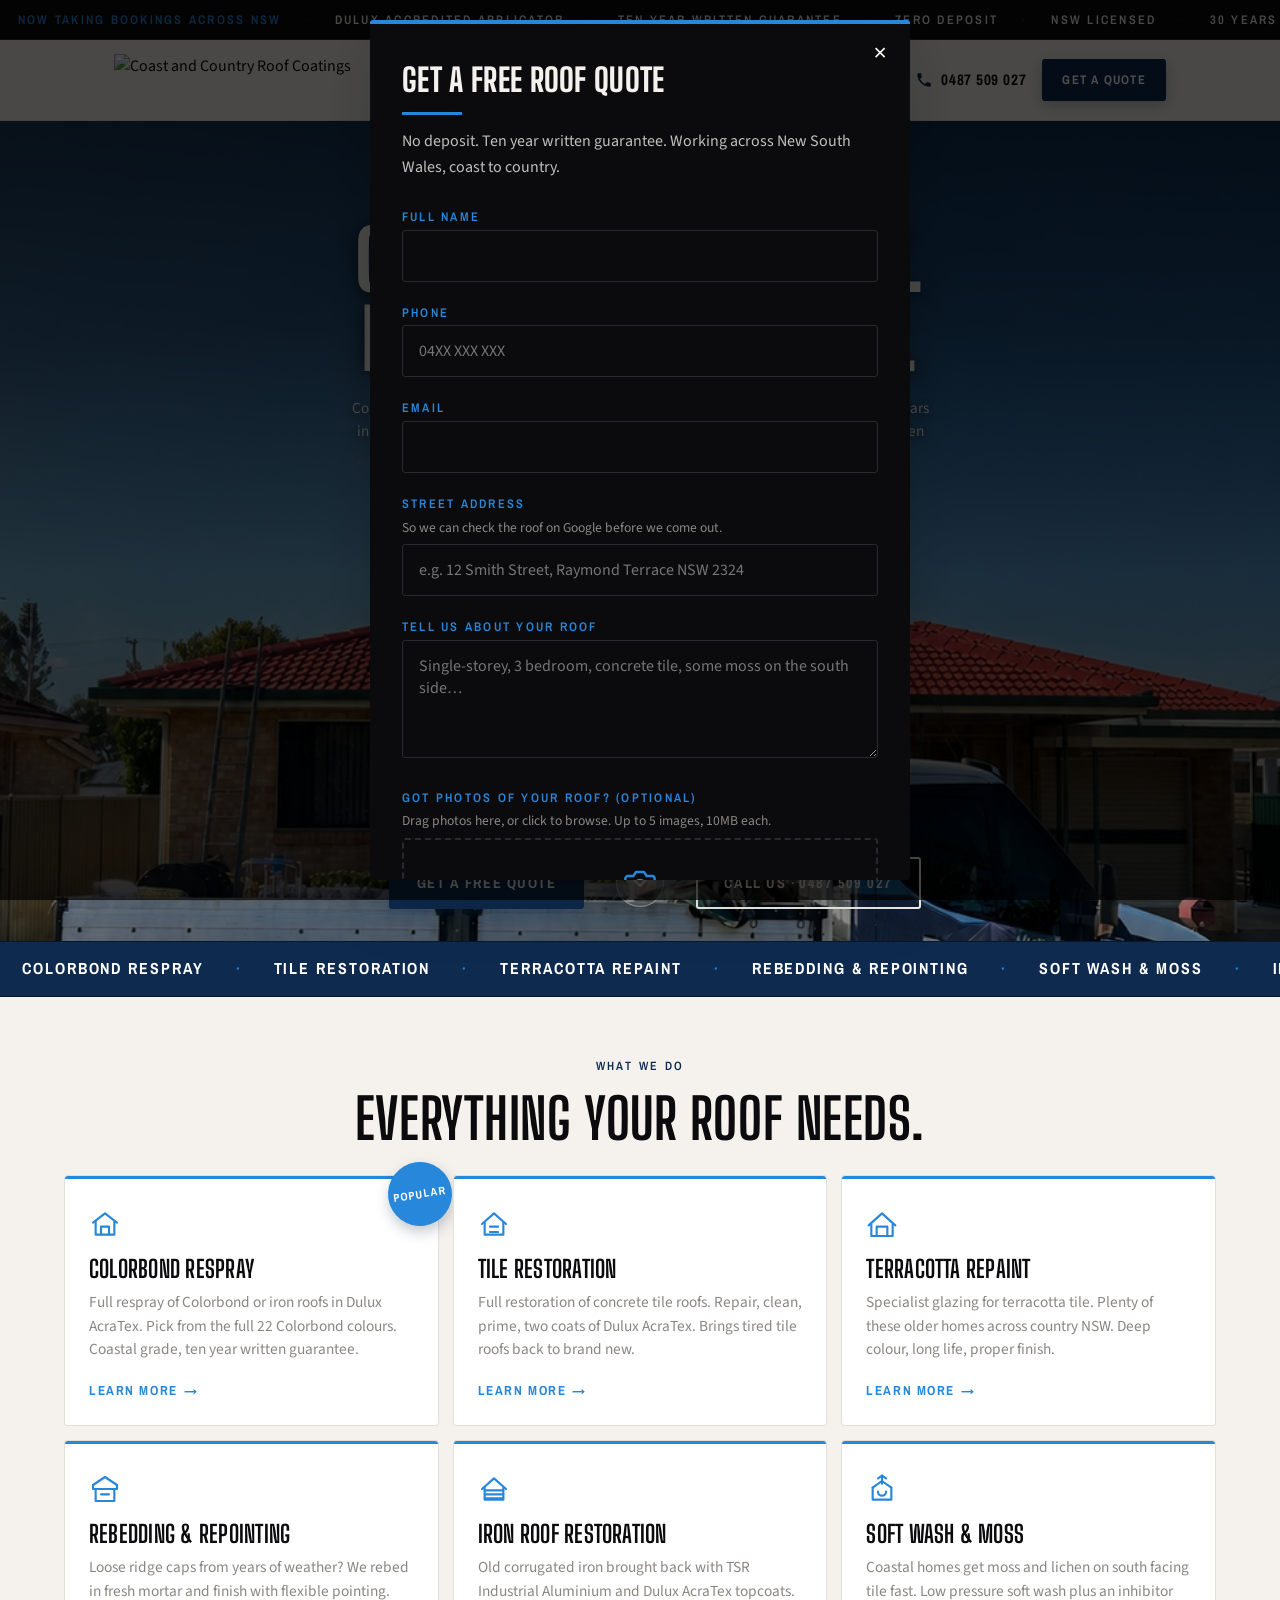
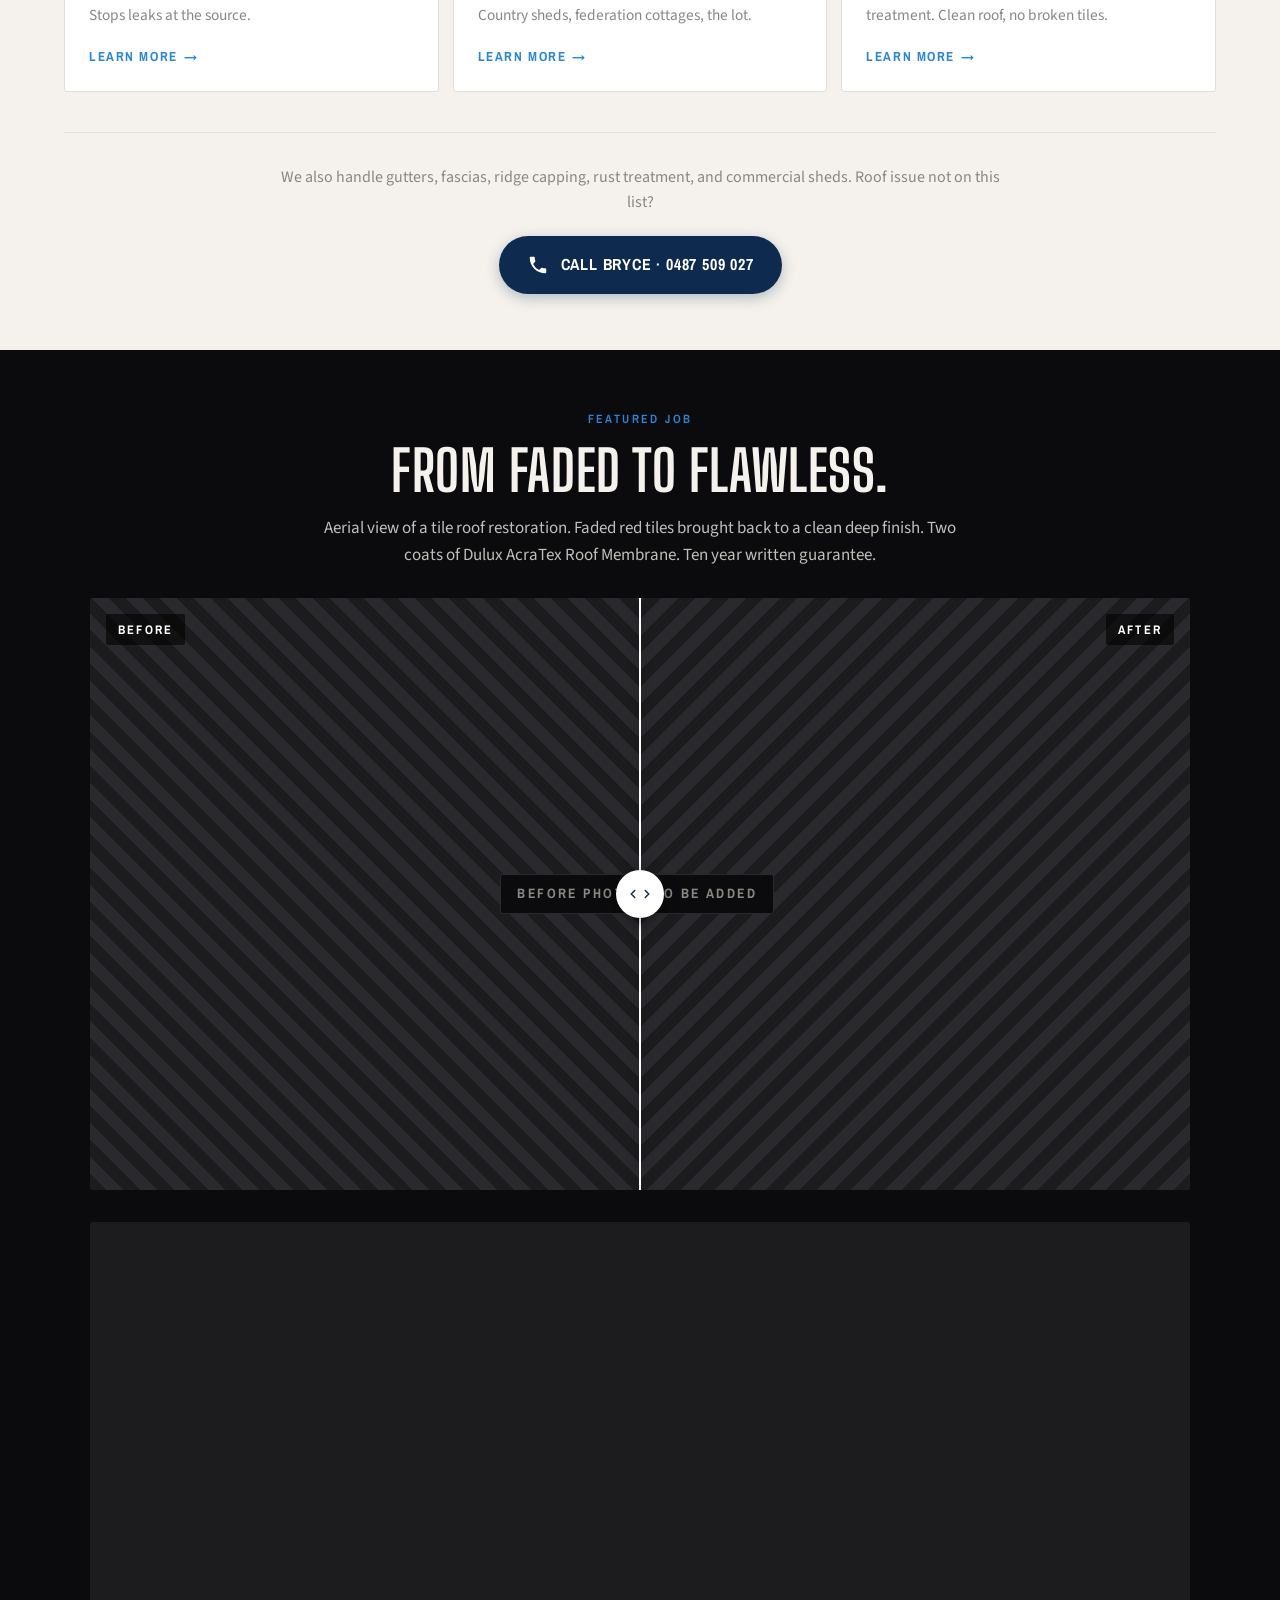
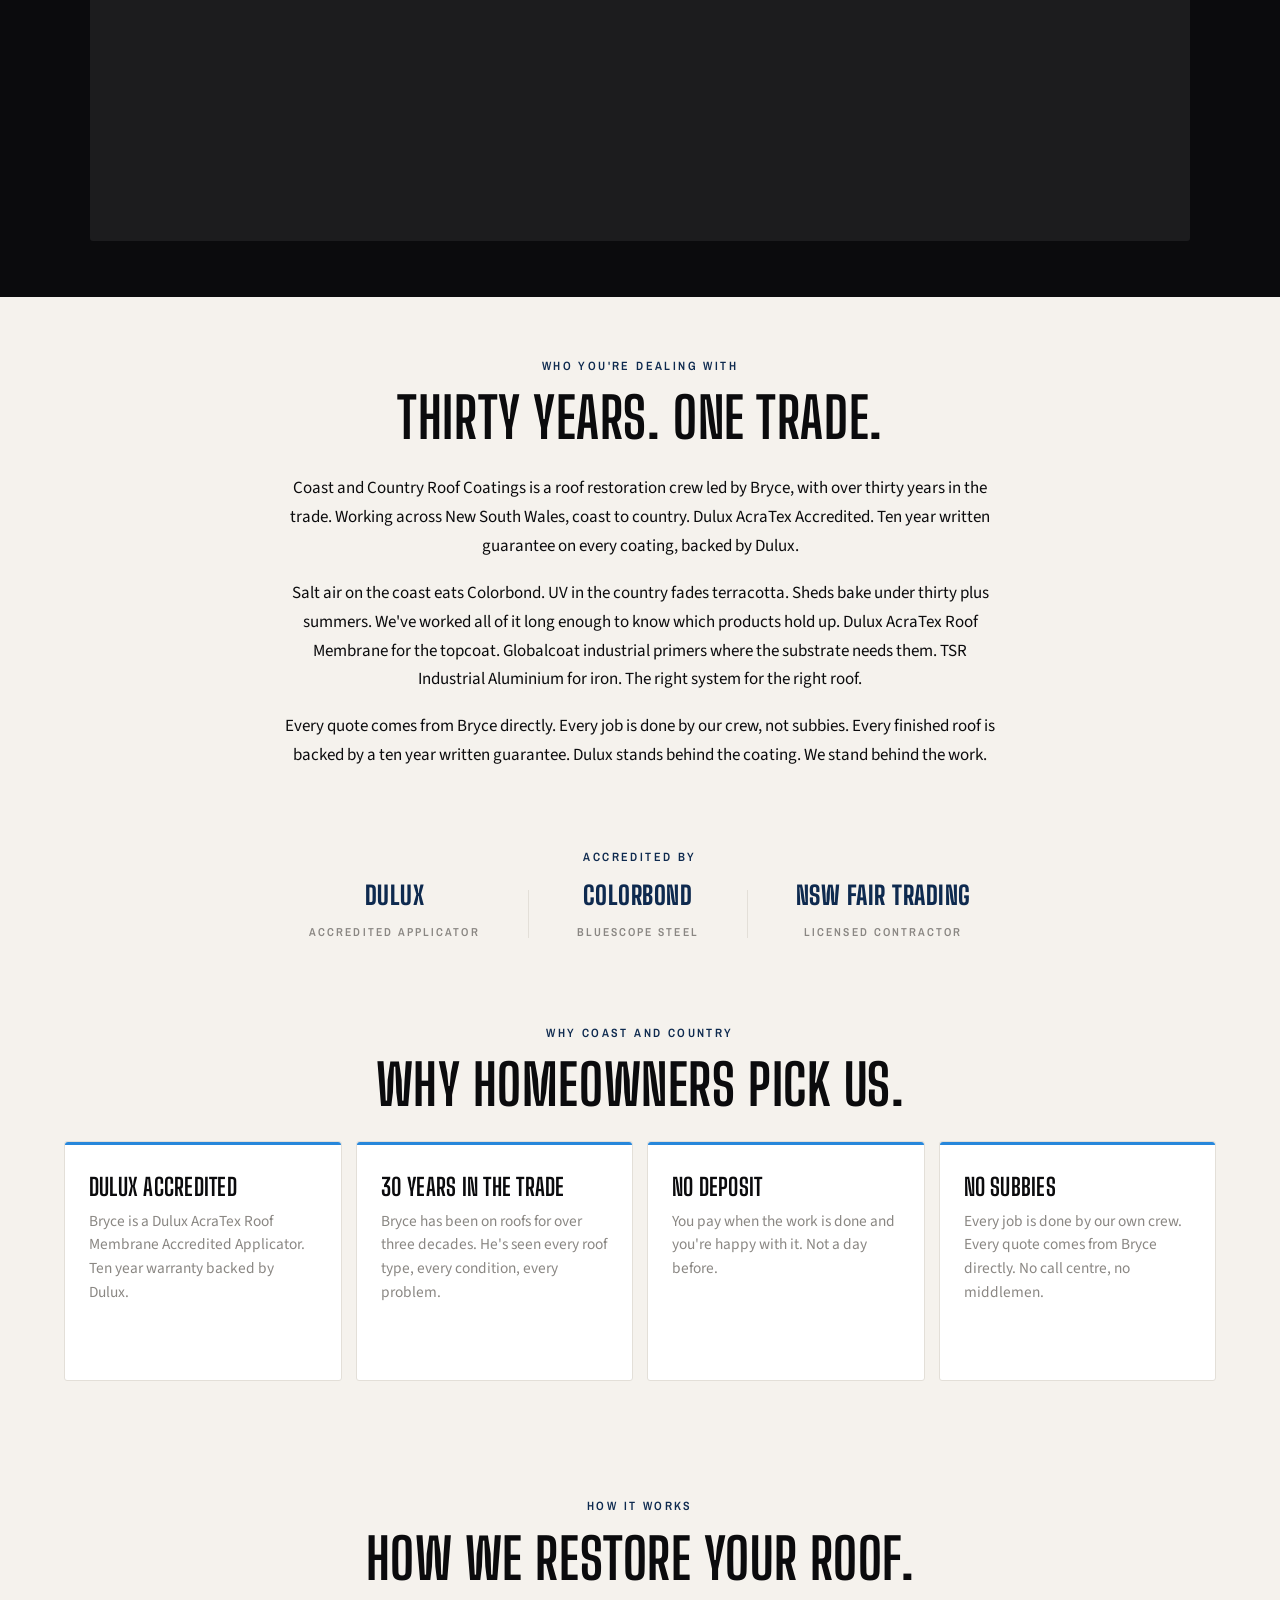
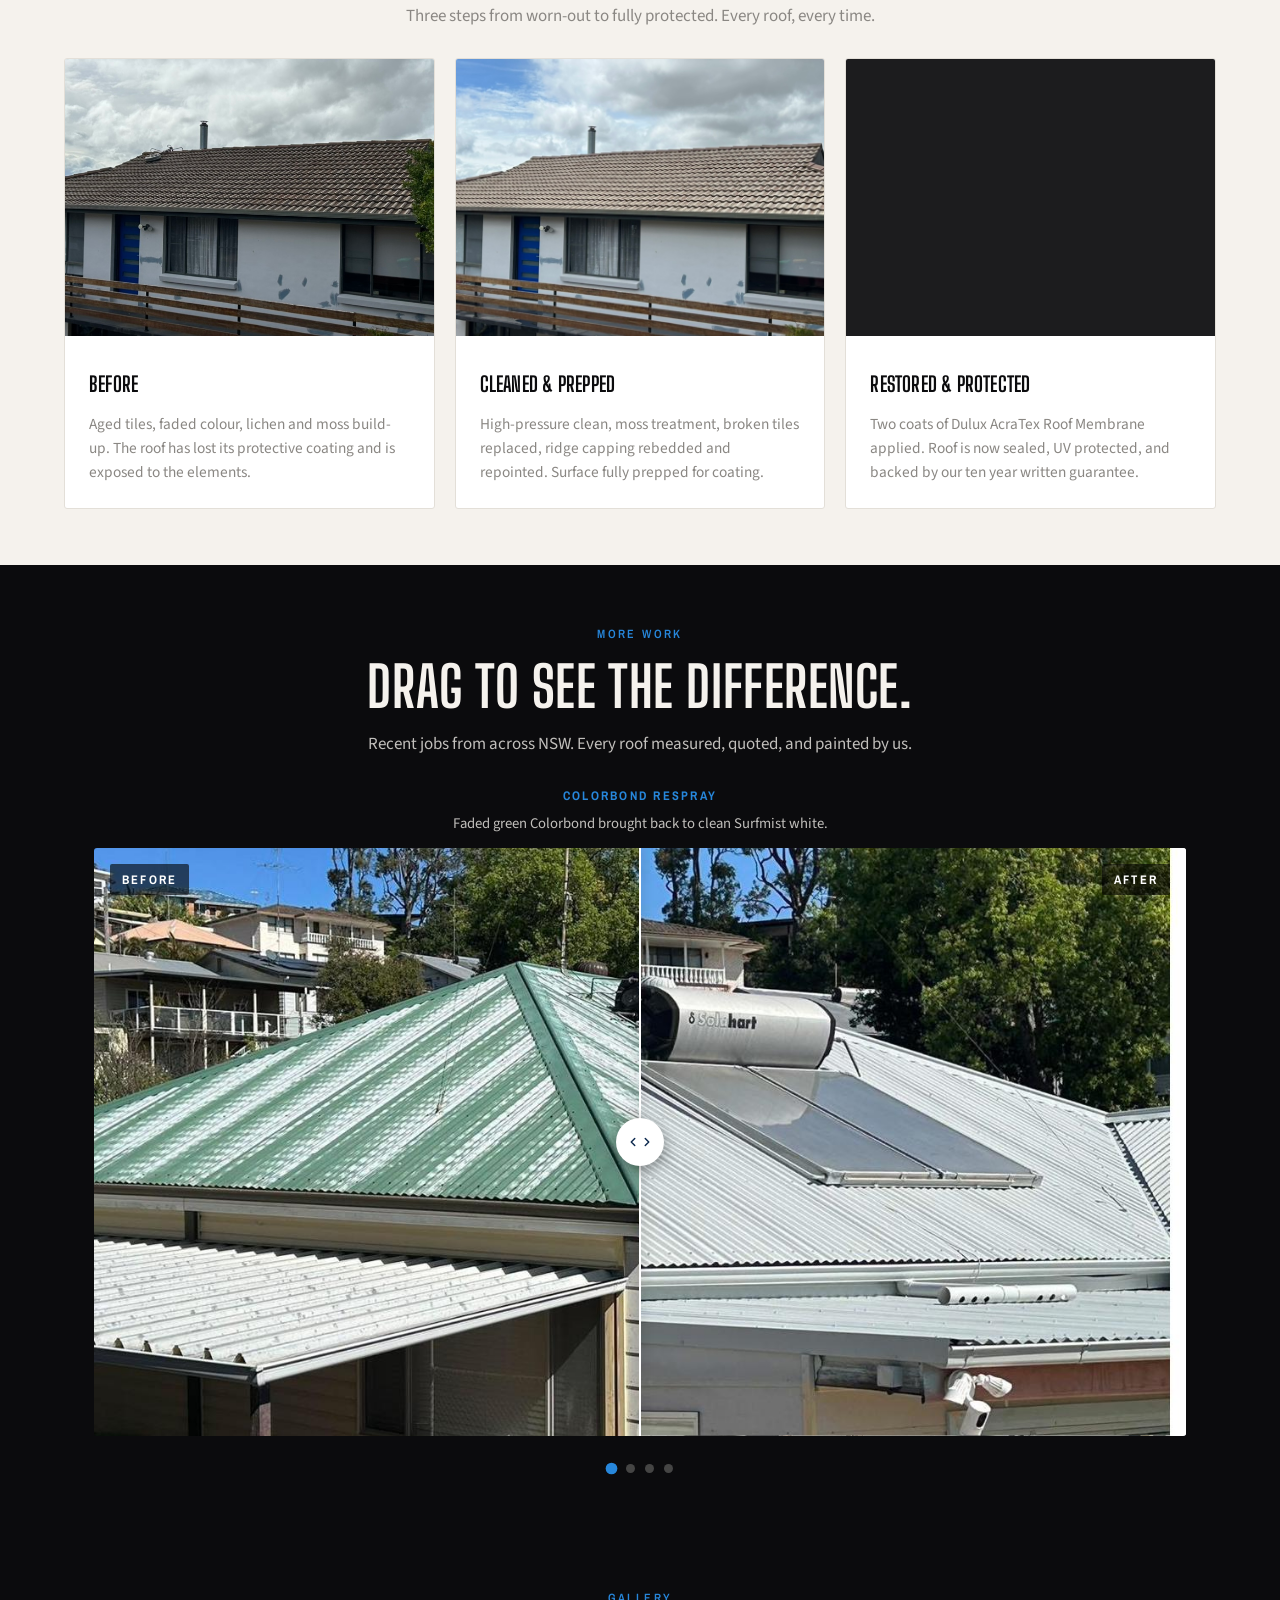
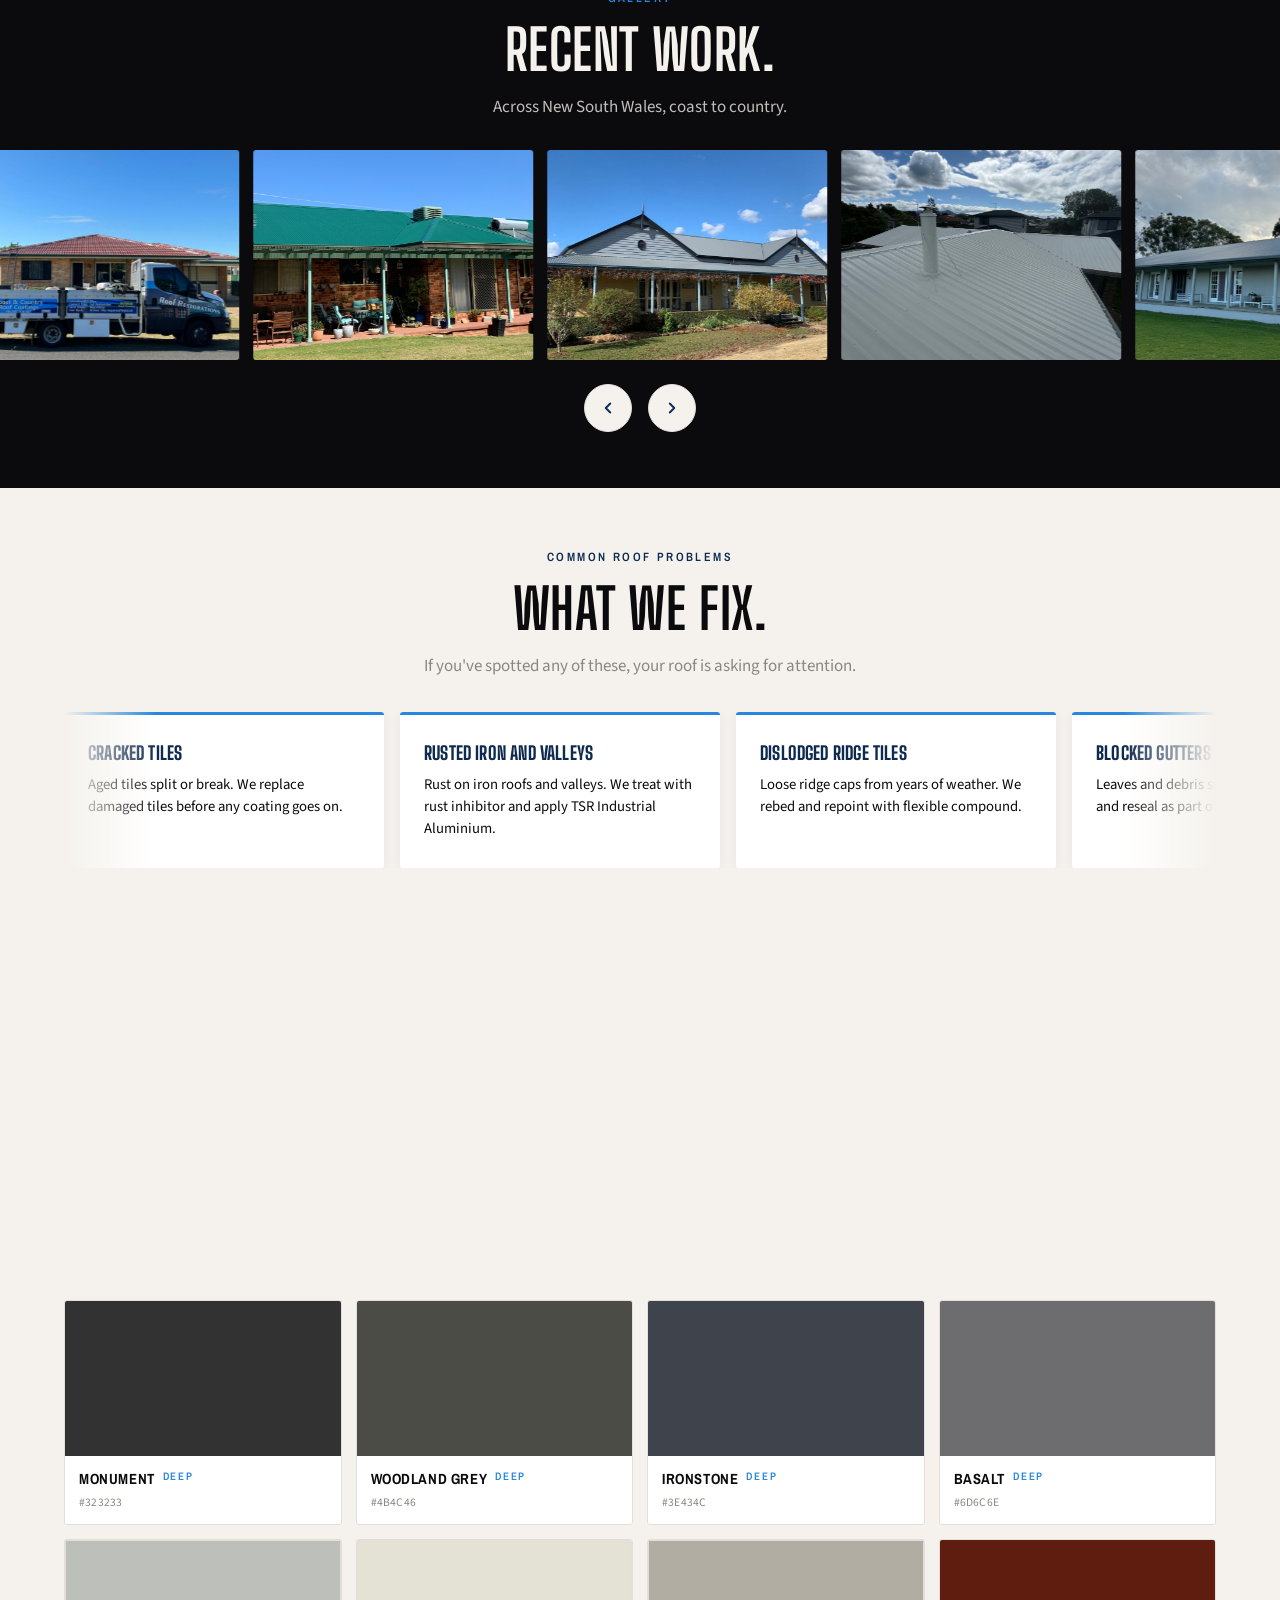
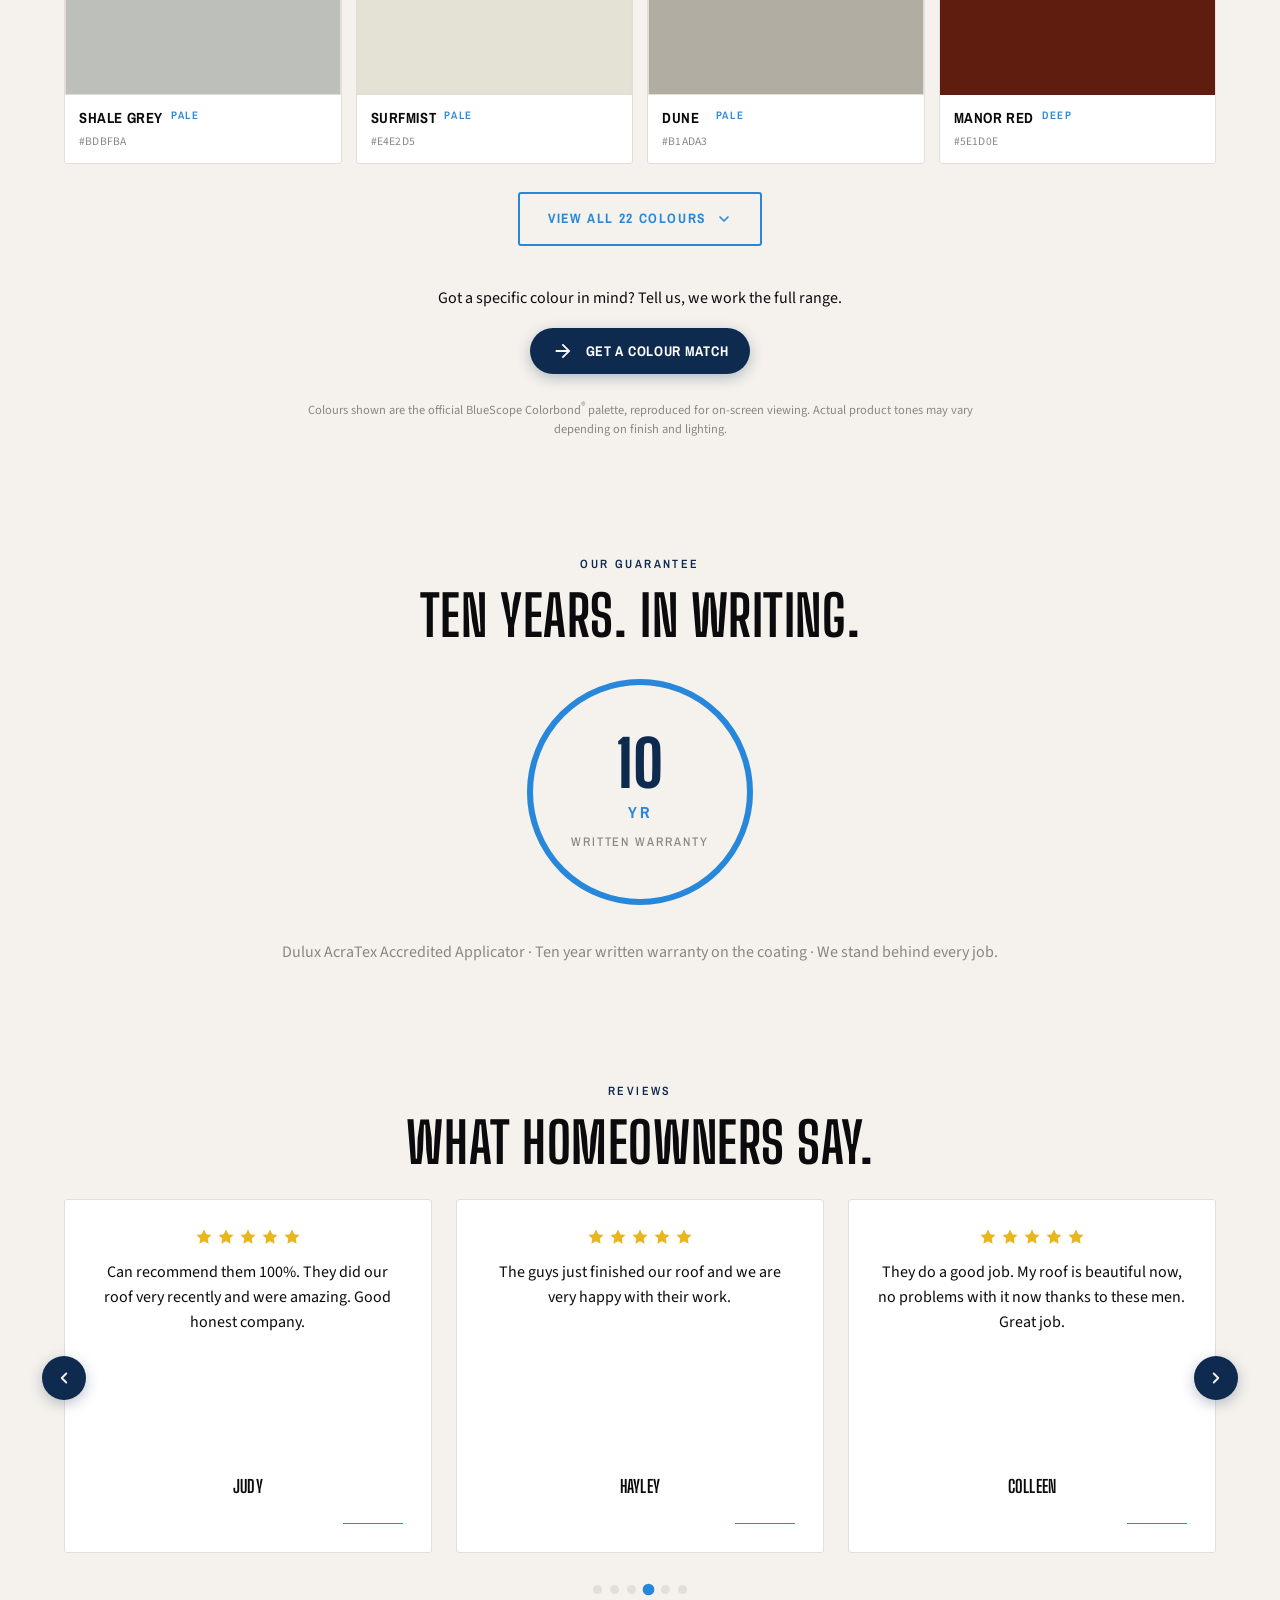
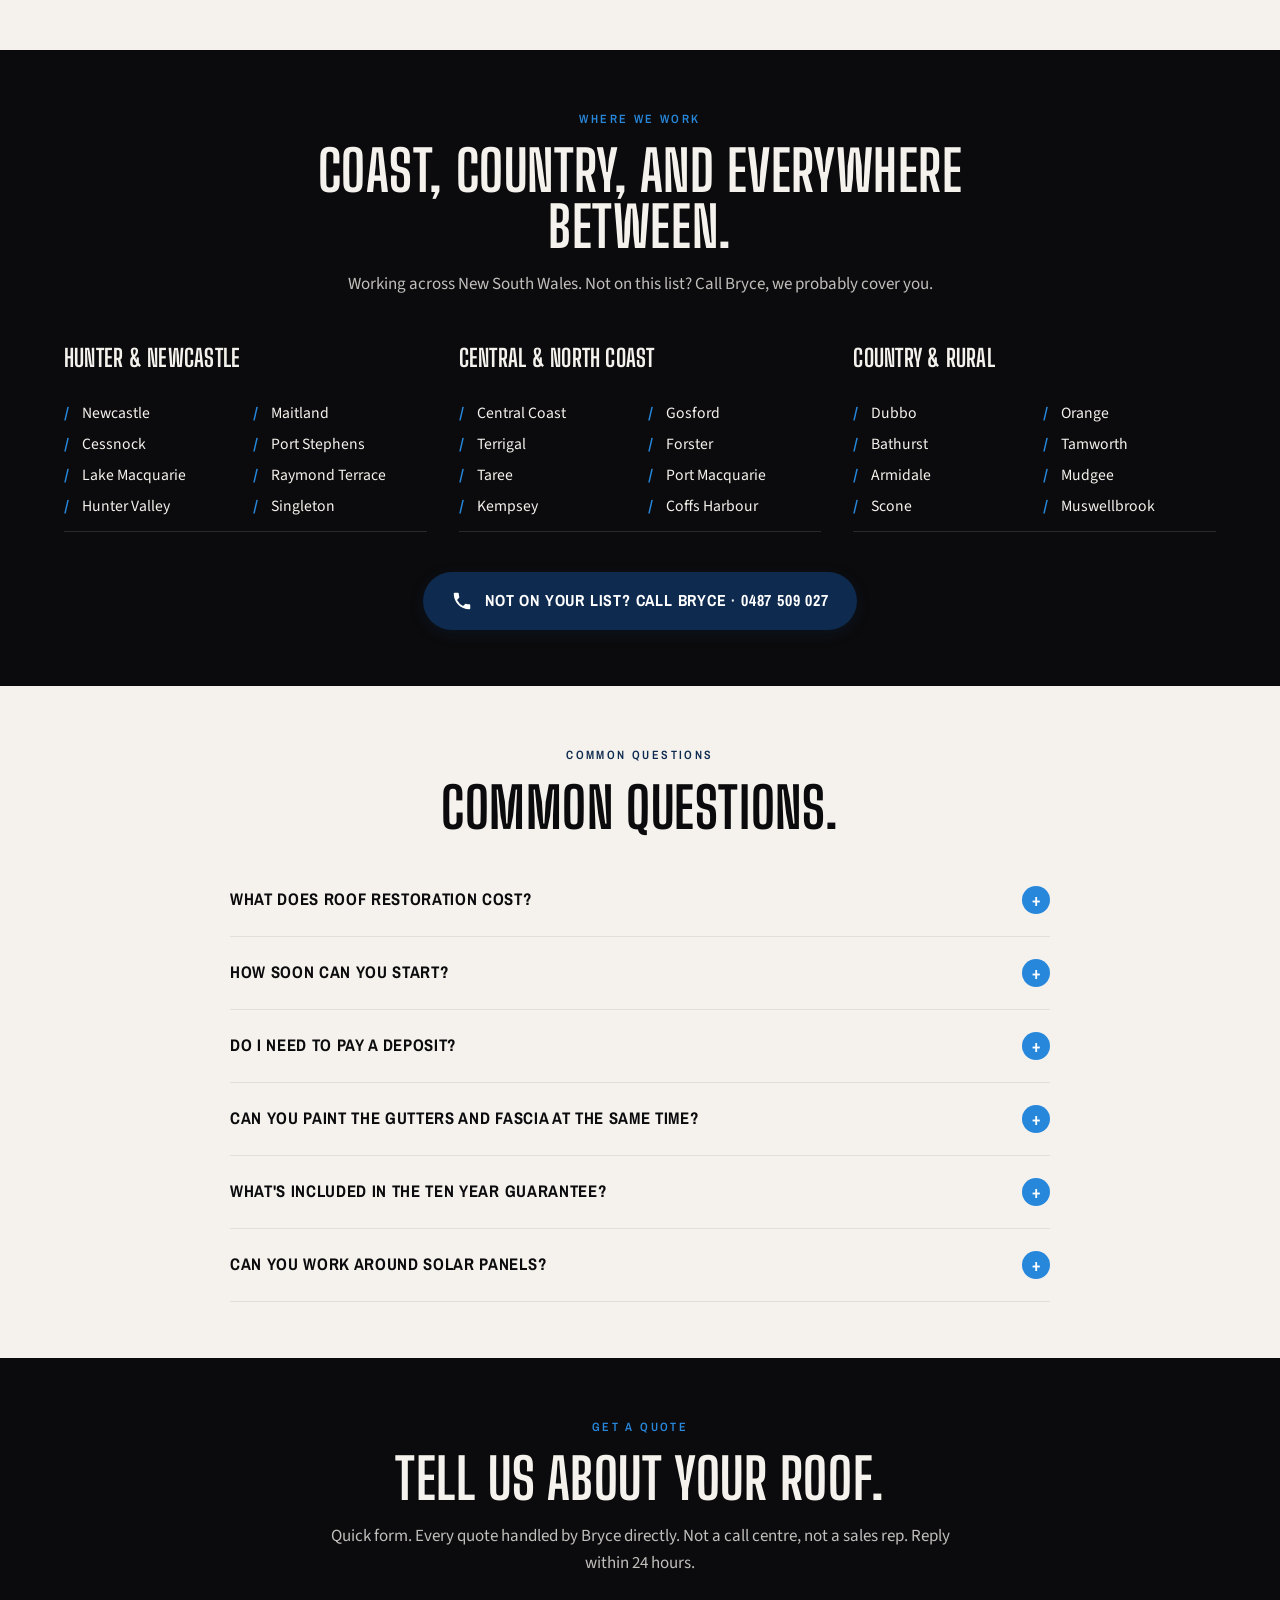
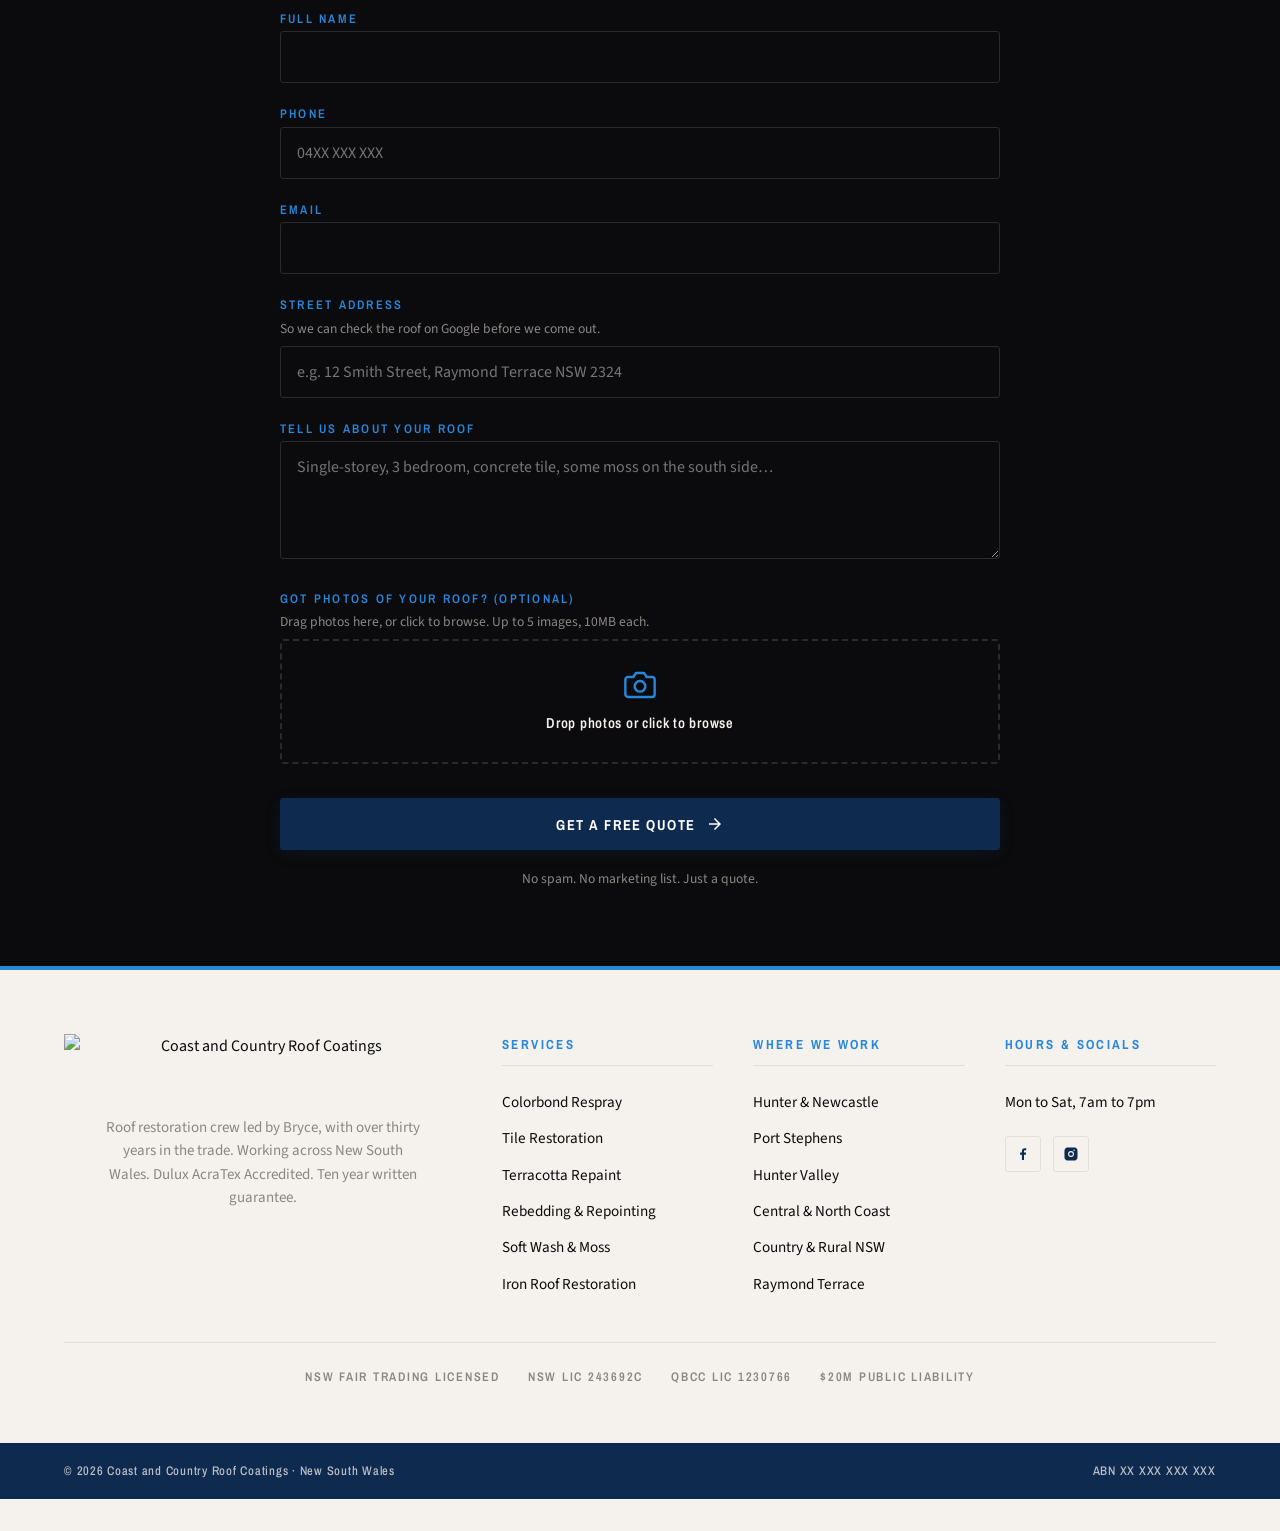
==== commit 22928c1c: "17" ====
--- a/index.html
+++ b/index.html
@@ -173,8 +173,12 @@
 <!-- 4. HERO -->
 <section class="hero" data-hero>
   <picture>
-    <source media="(max-width: 720px)" srcset="images/hero_image_mobile.PNG">
-    <img class="hero-bg" src="images/hero_image_desktop.PNG" alt="" aria-hidden="true" width="1448" height="1086" loading="eager" fetchpriority="high" decoding="async">
+    <source media="(max-width: 720px)"
+            srcset="images/hero_image_mobile.PNG">
+    <img class="hero-bg"
+         src="images/hero_image_desktop.PNG"
+         alt=""
+         aria-hidden="true">
   </picture>
   <div class="hero-content" data-hero-content>
     <div class="hero-top">
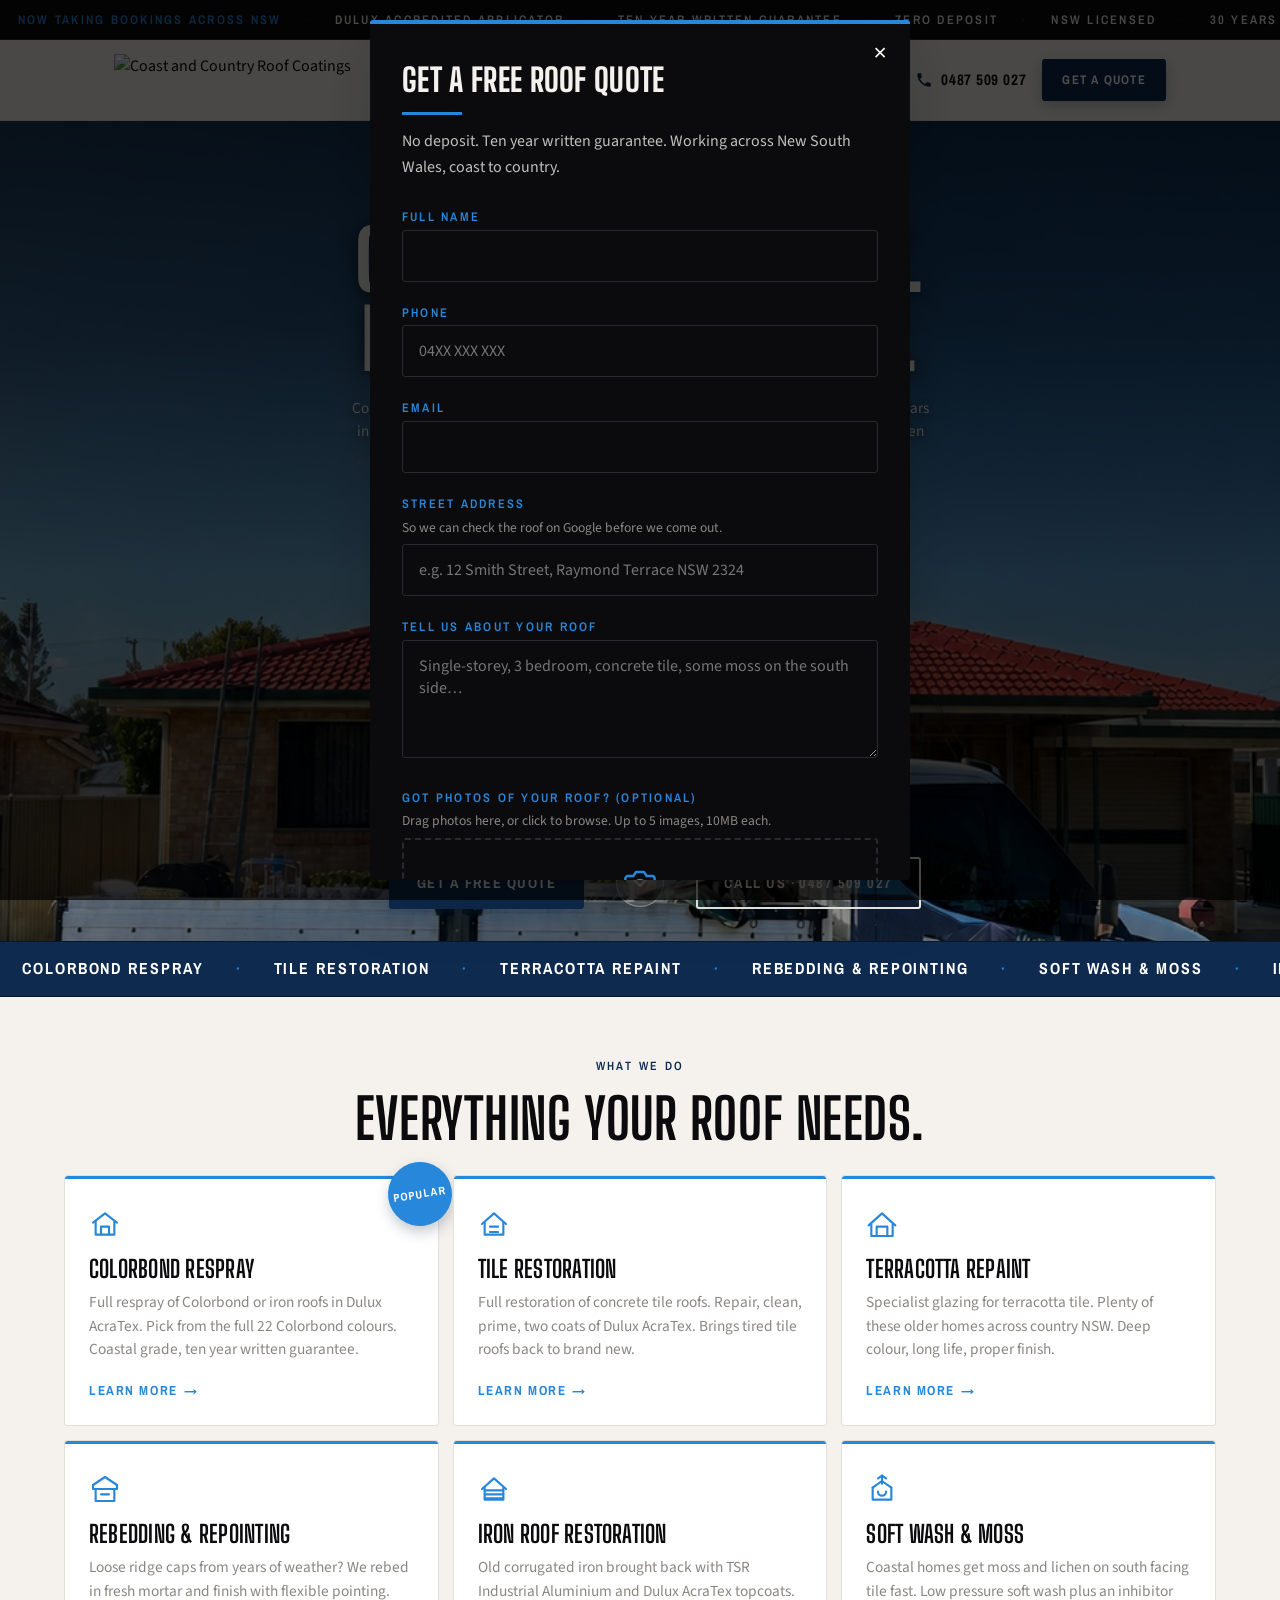
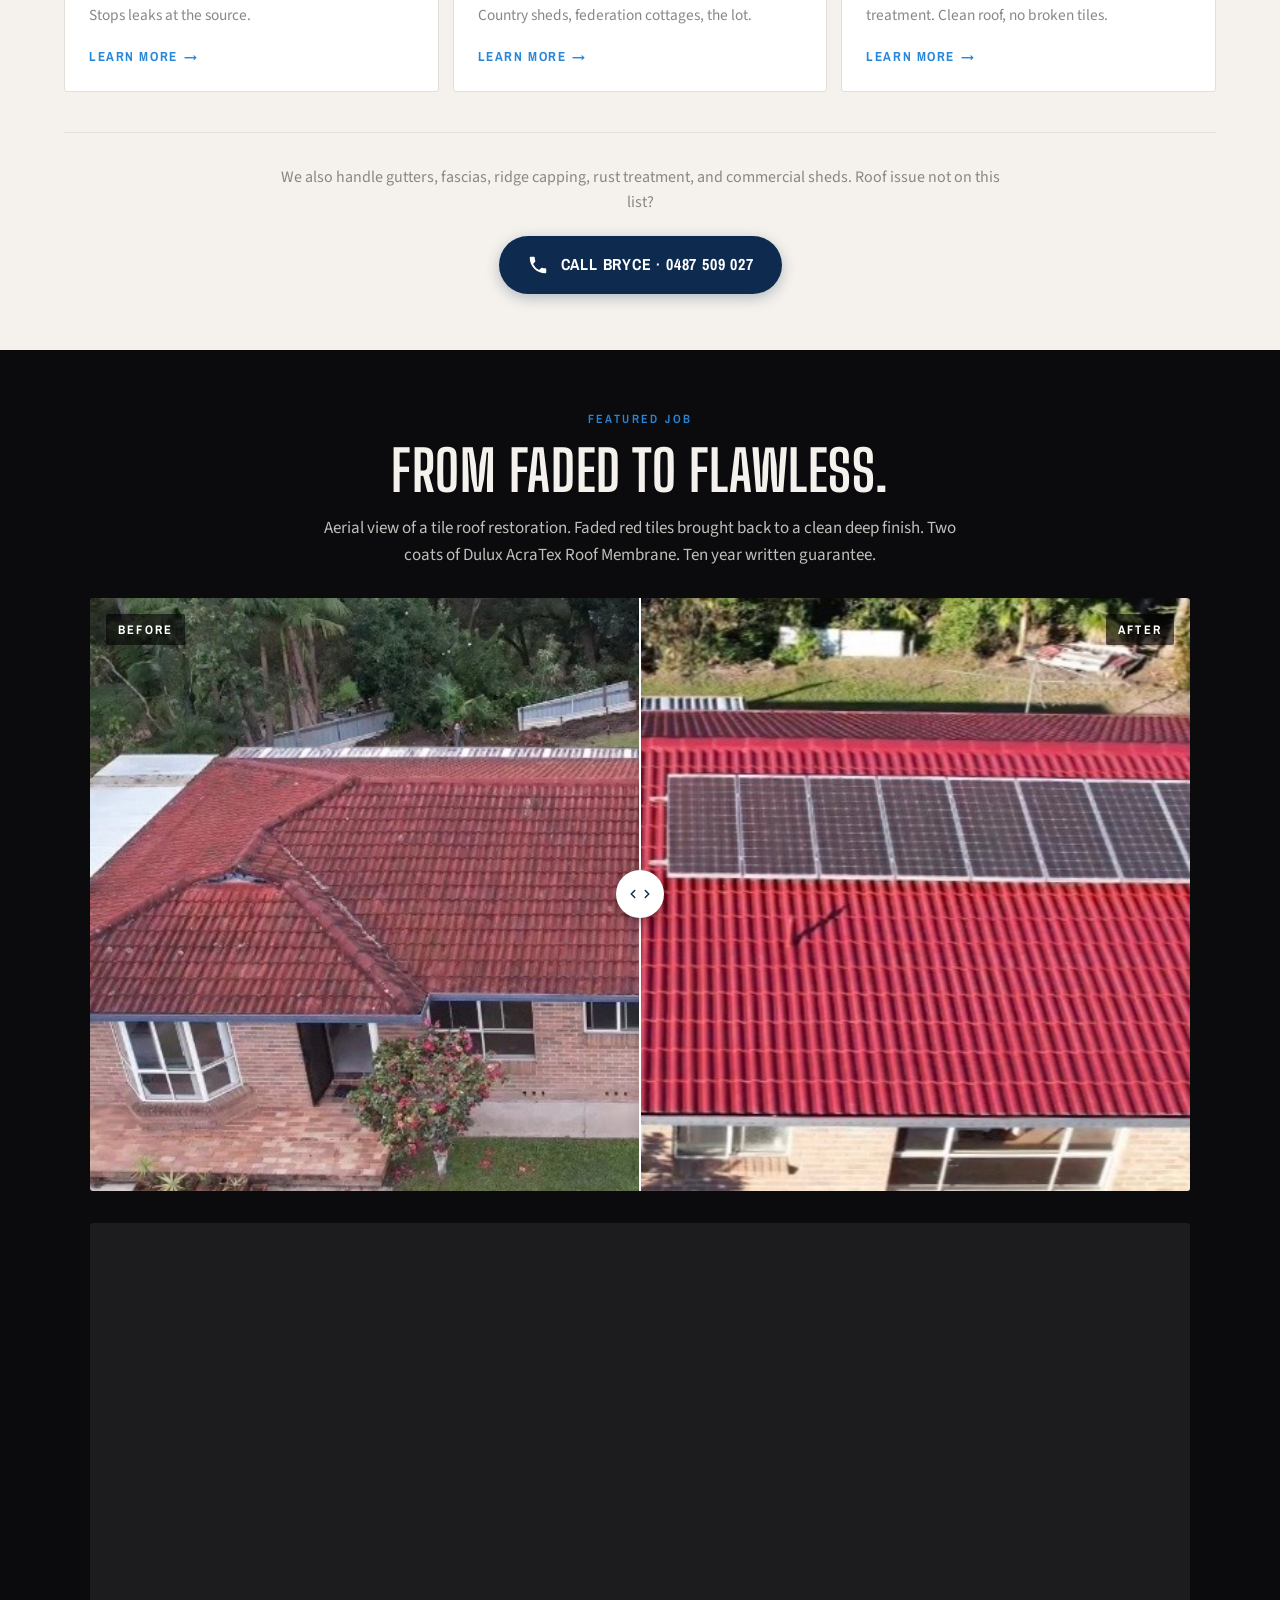
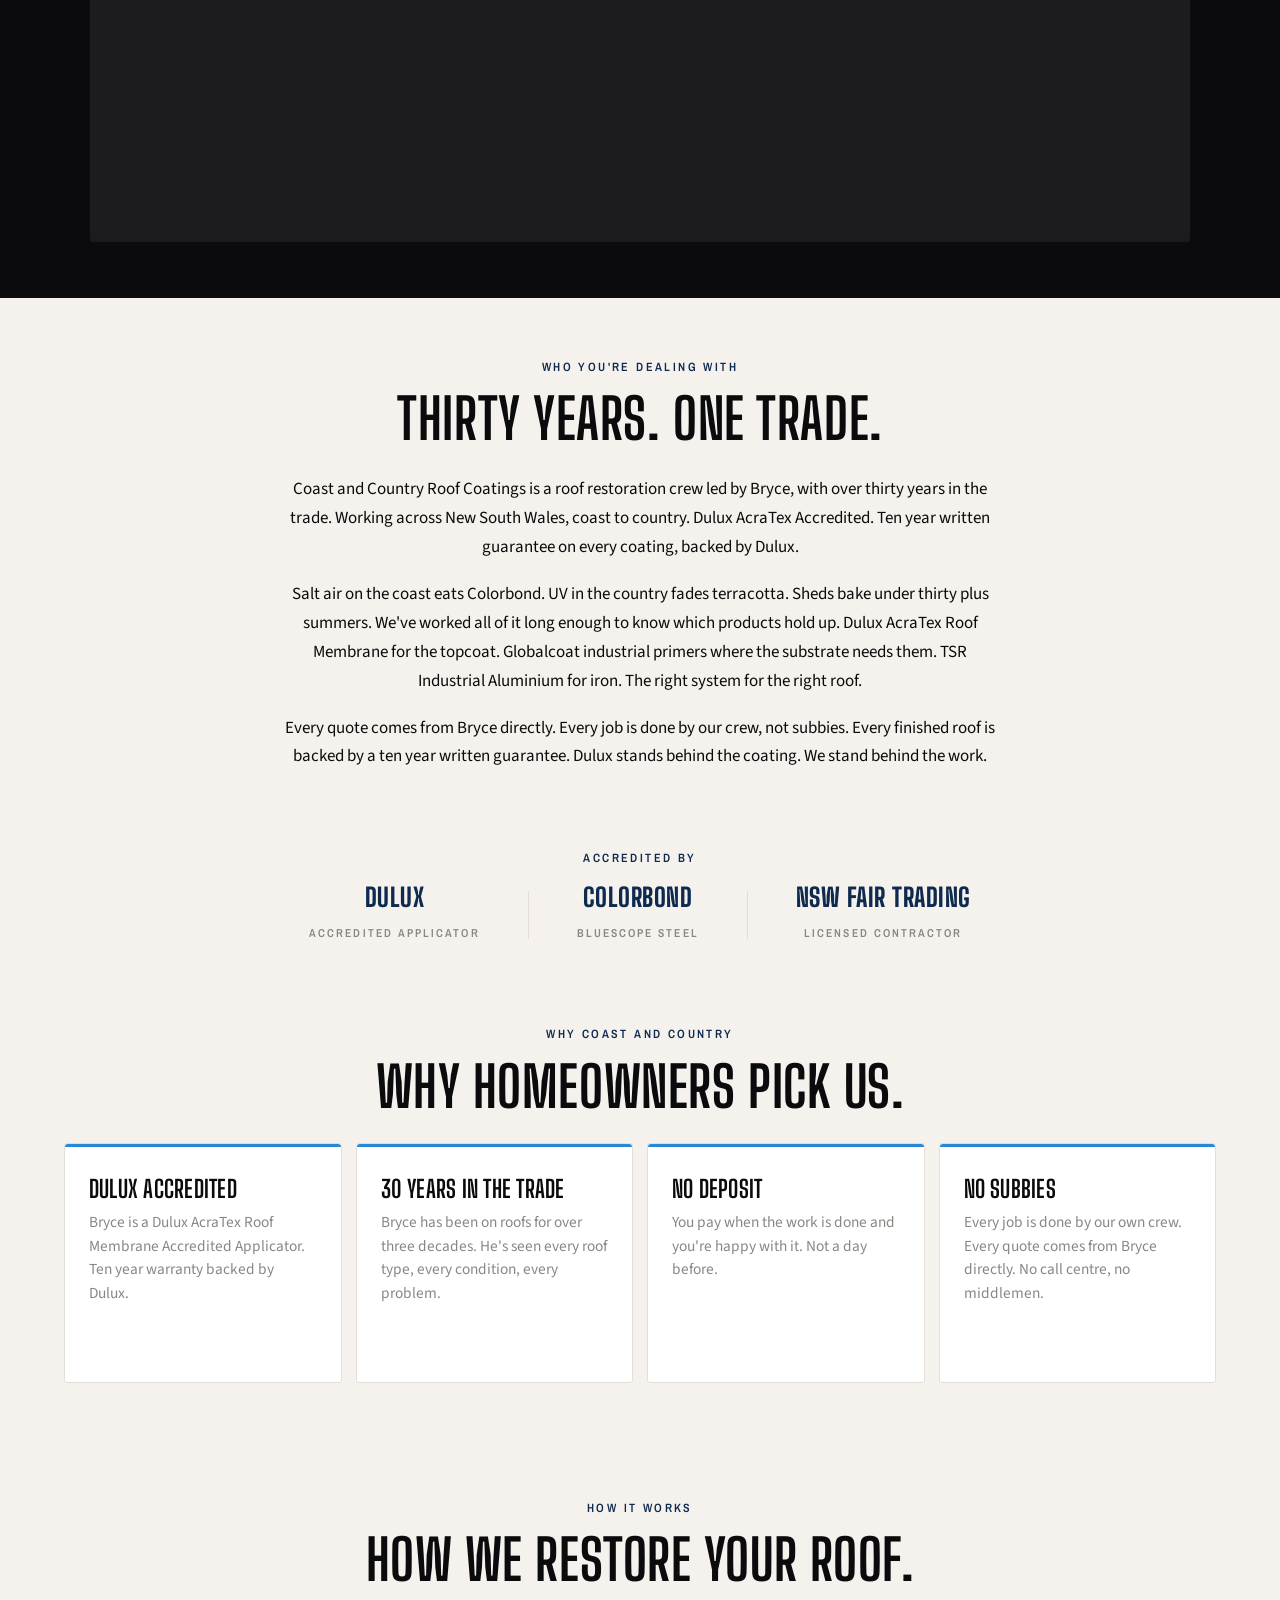
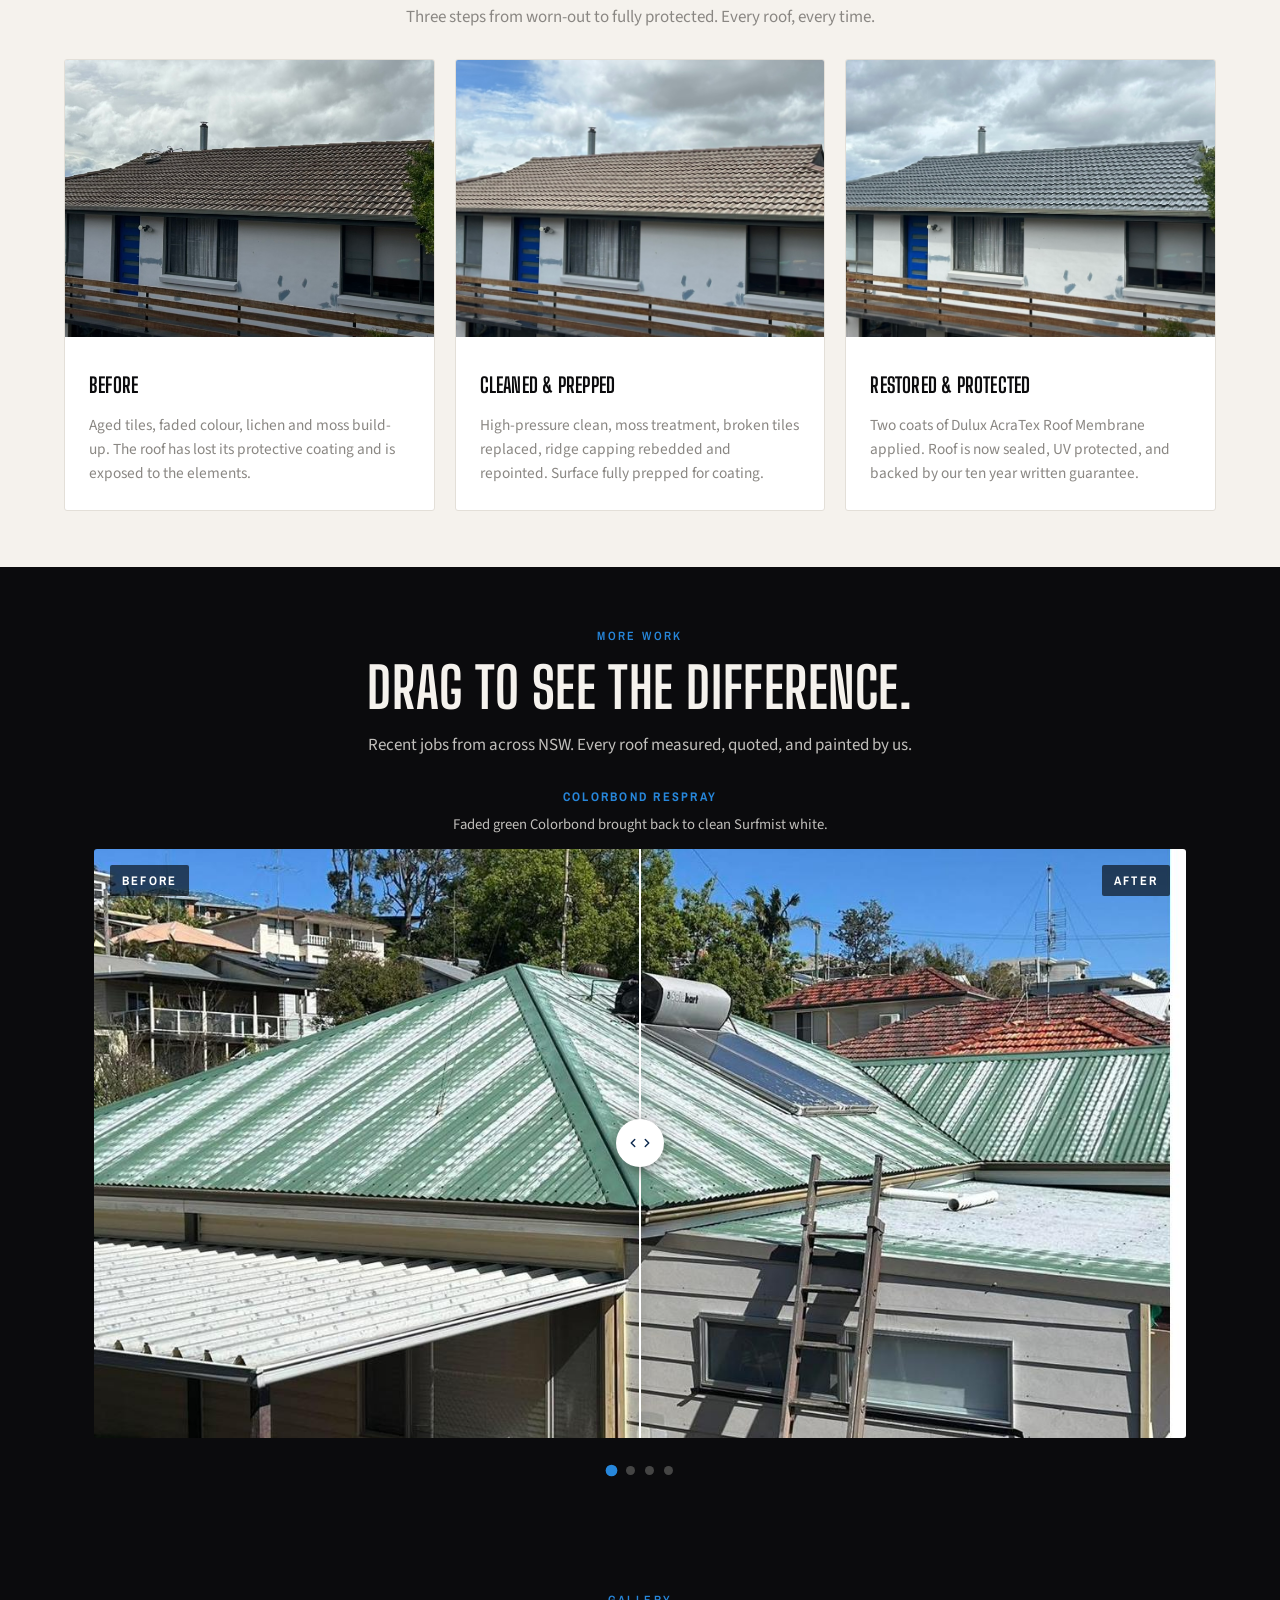
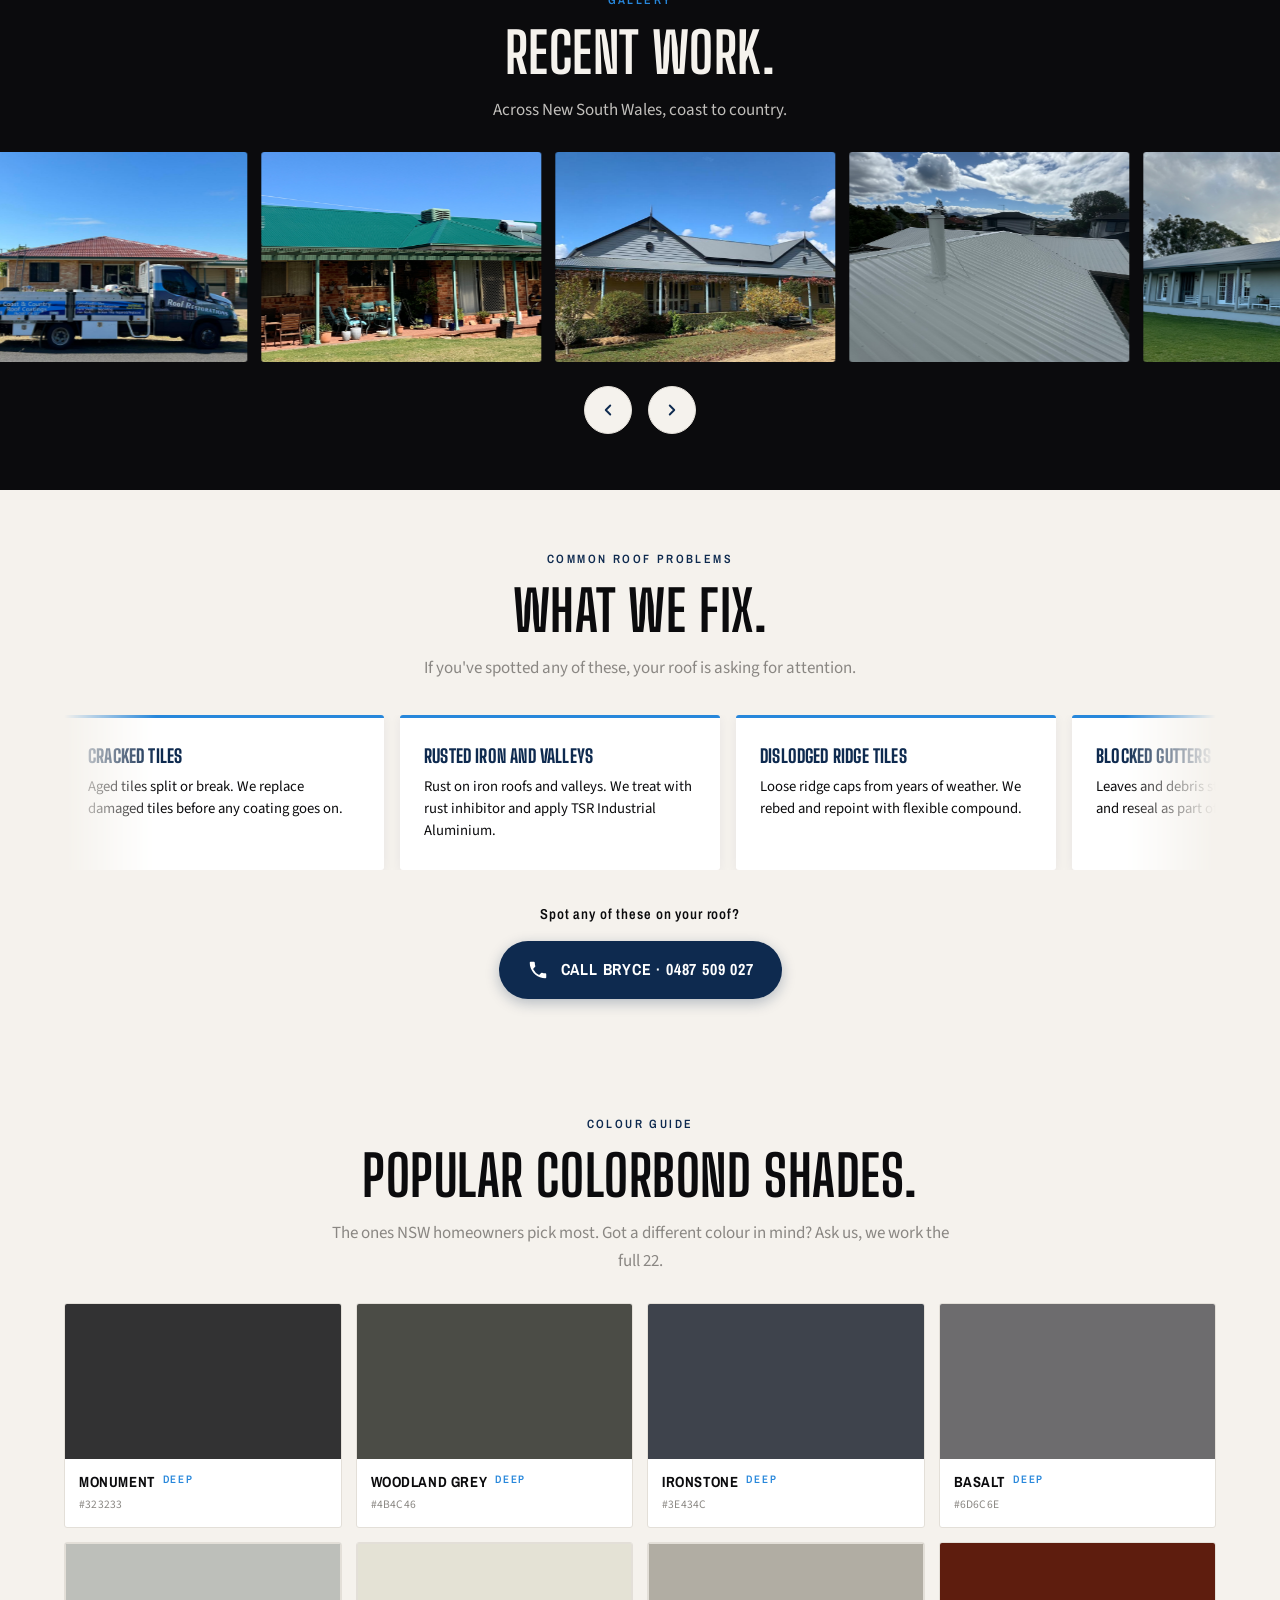
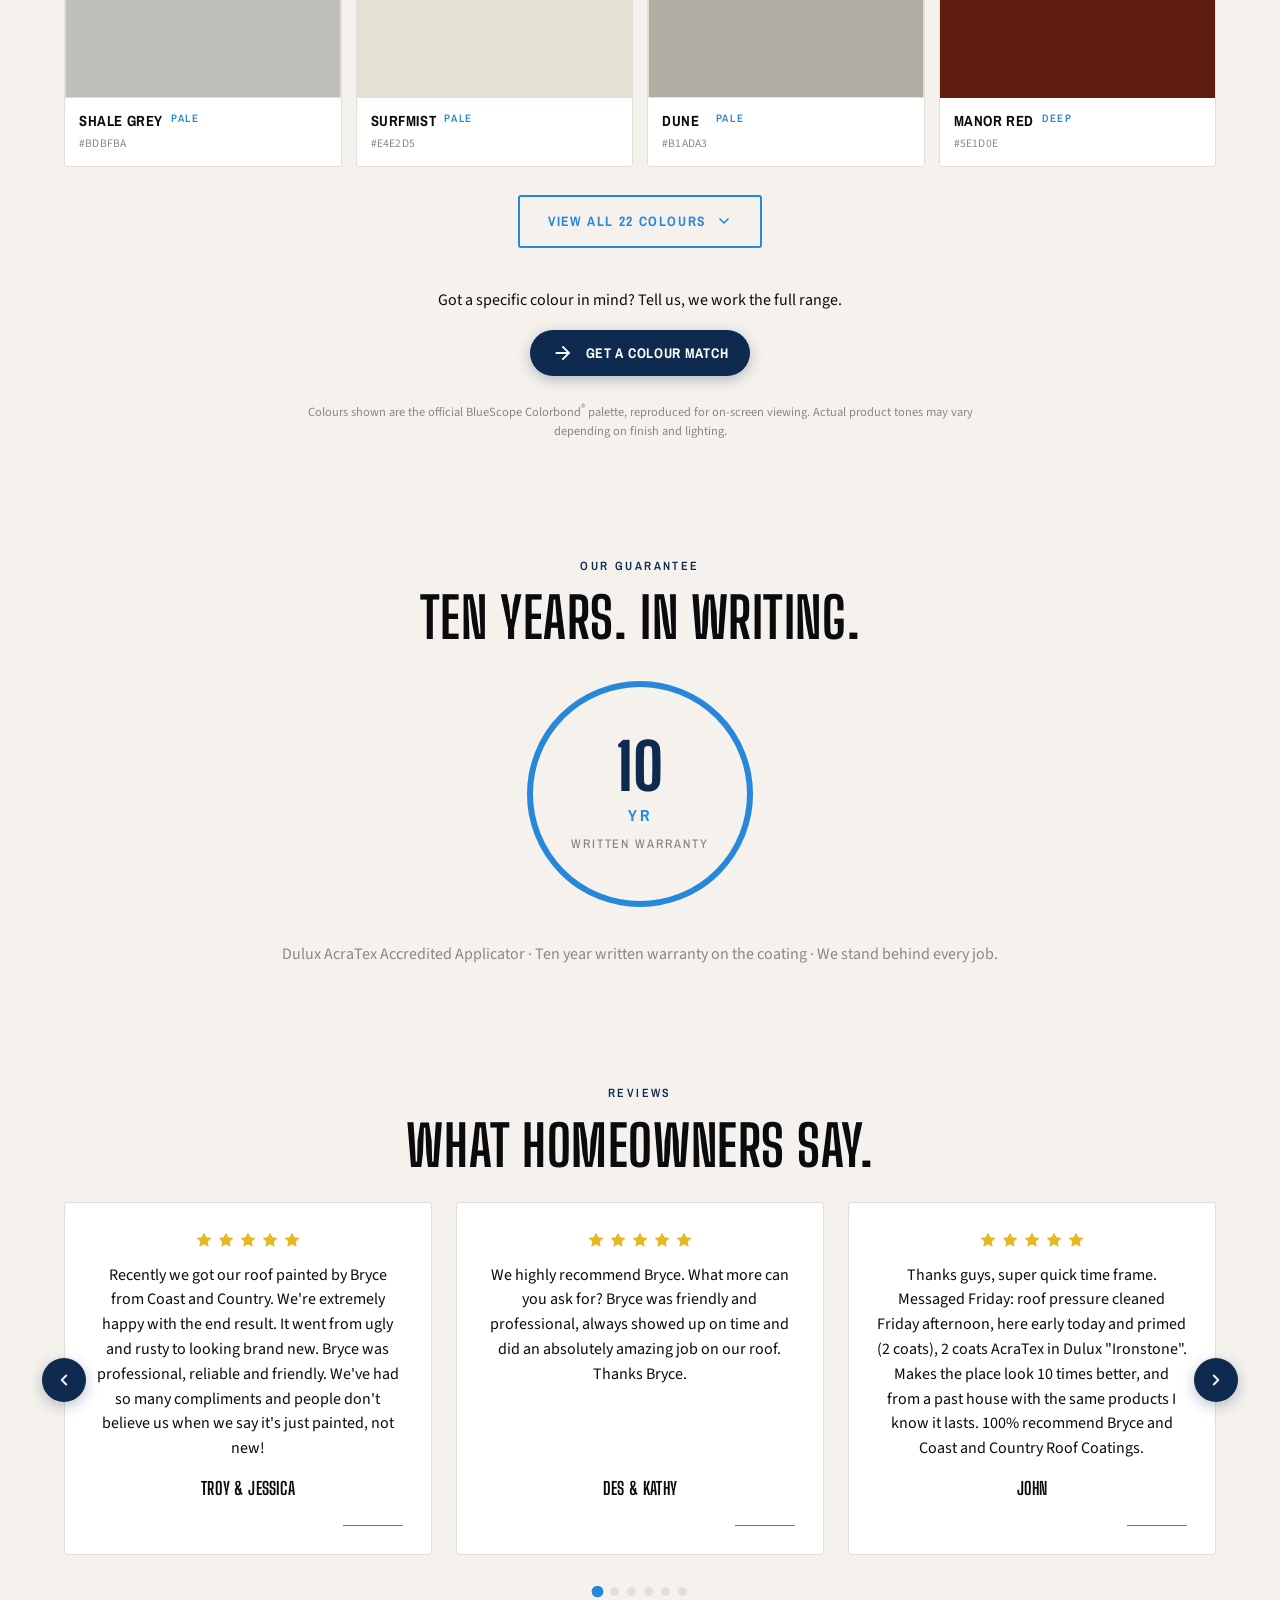
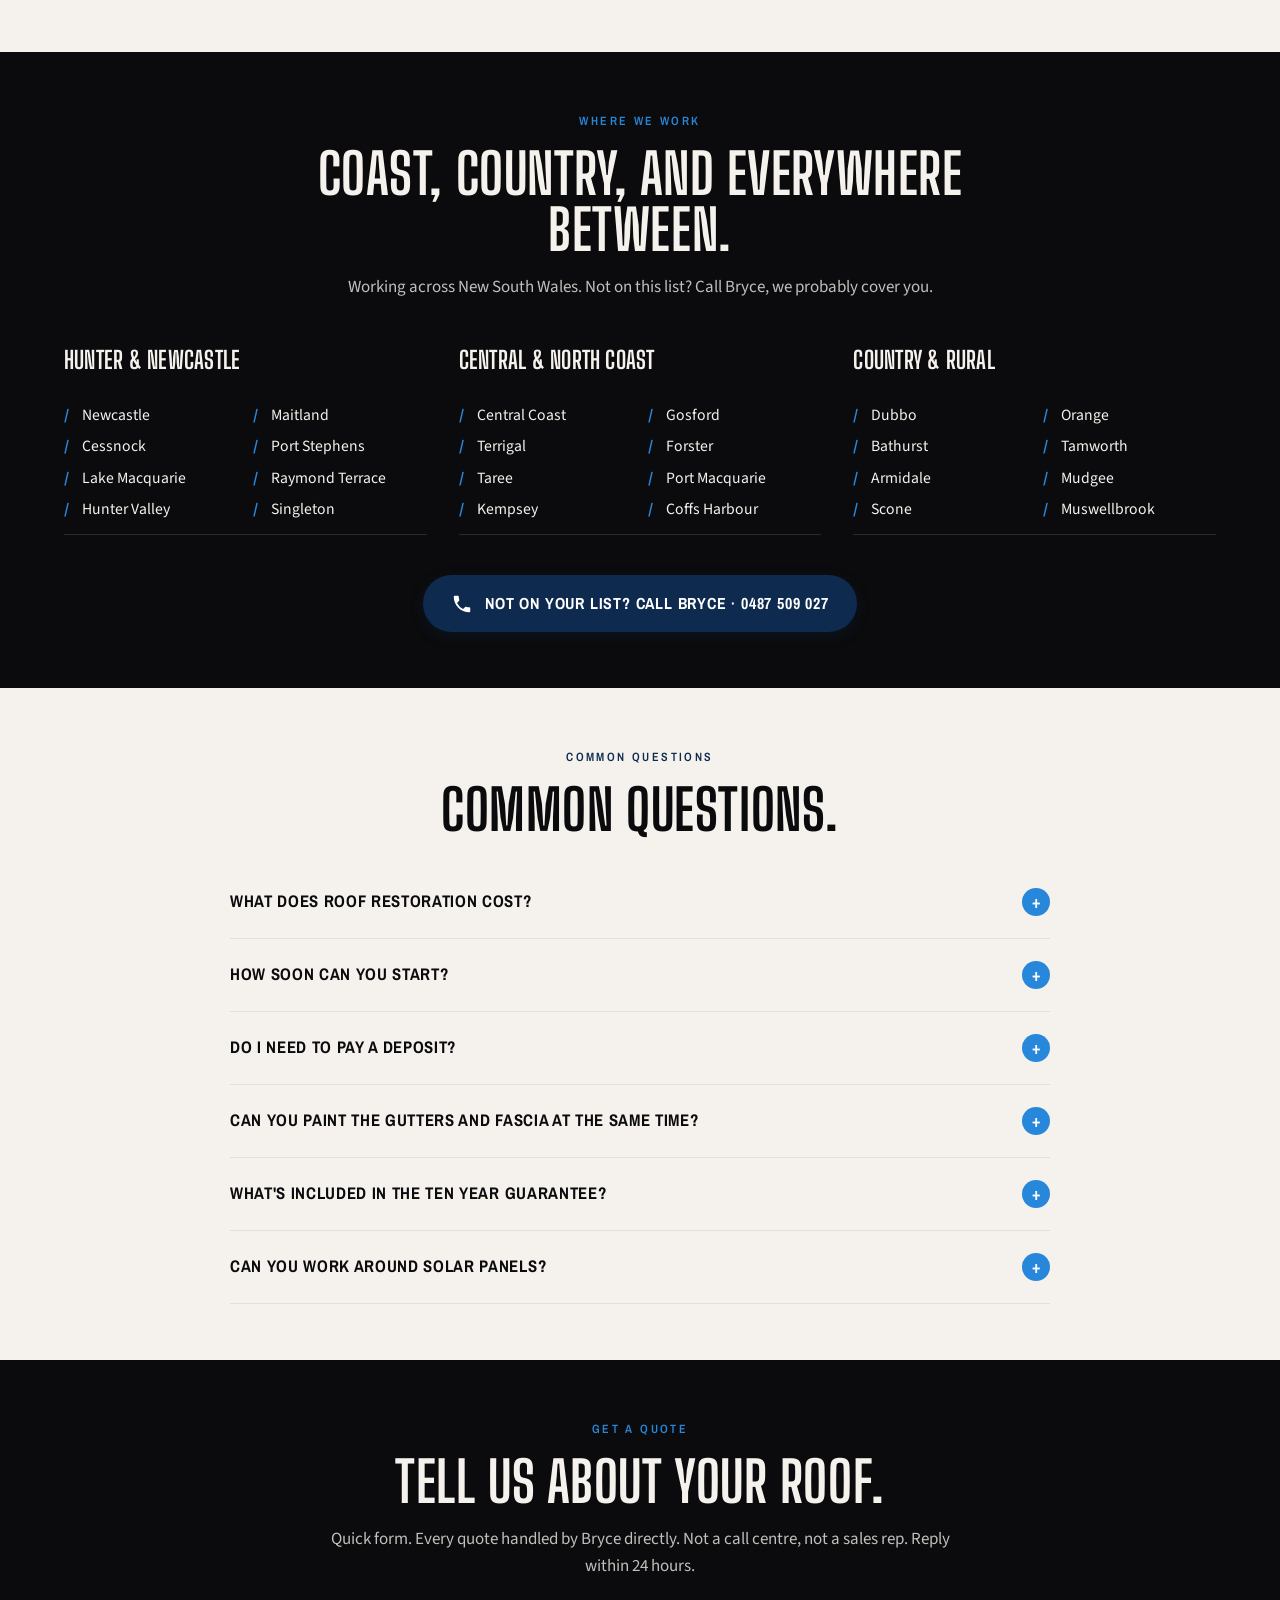
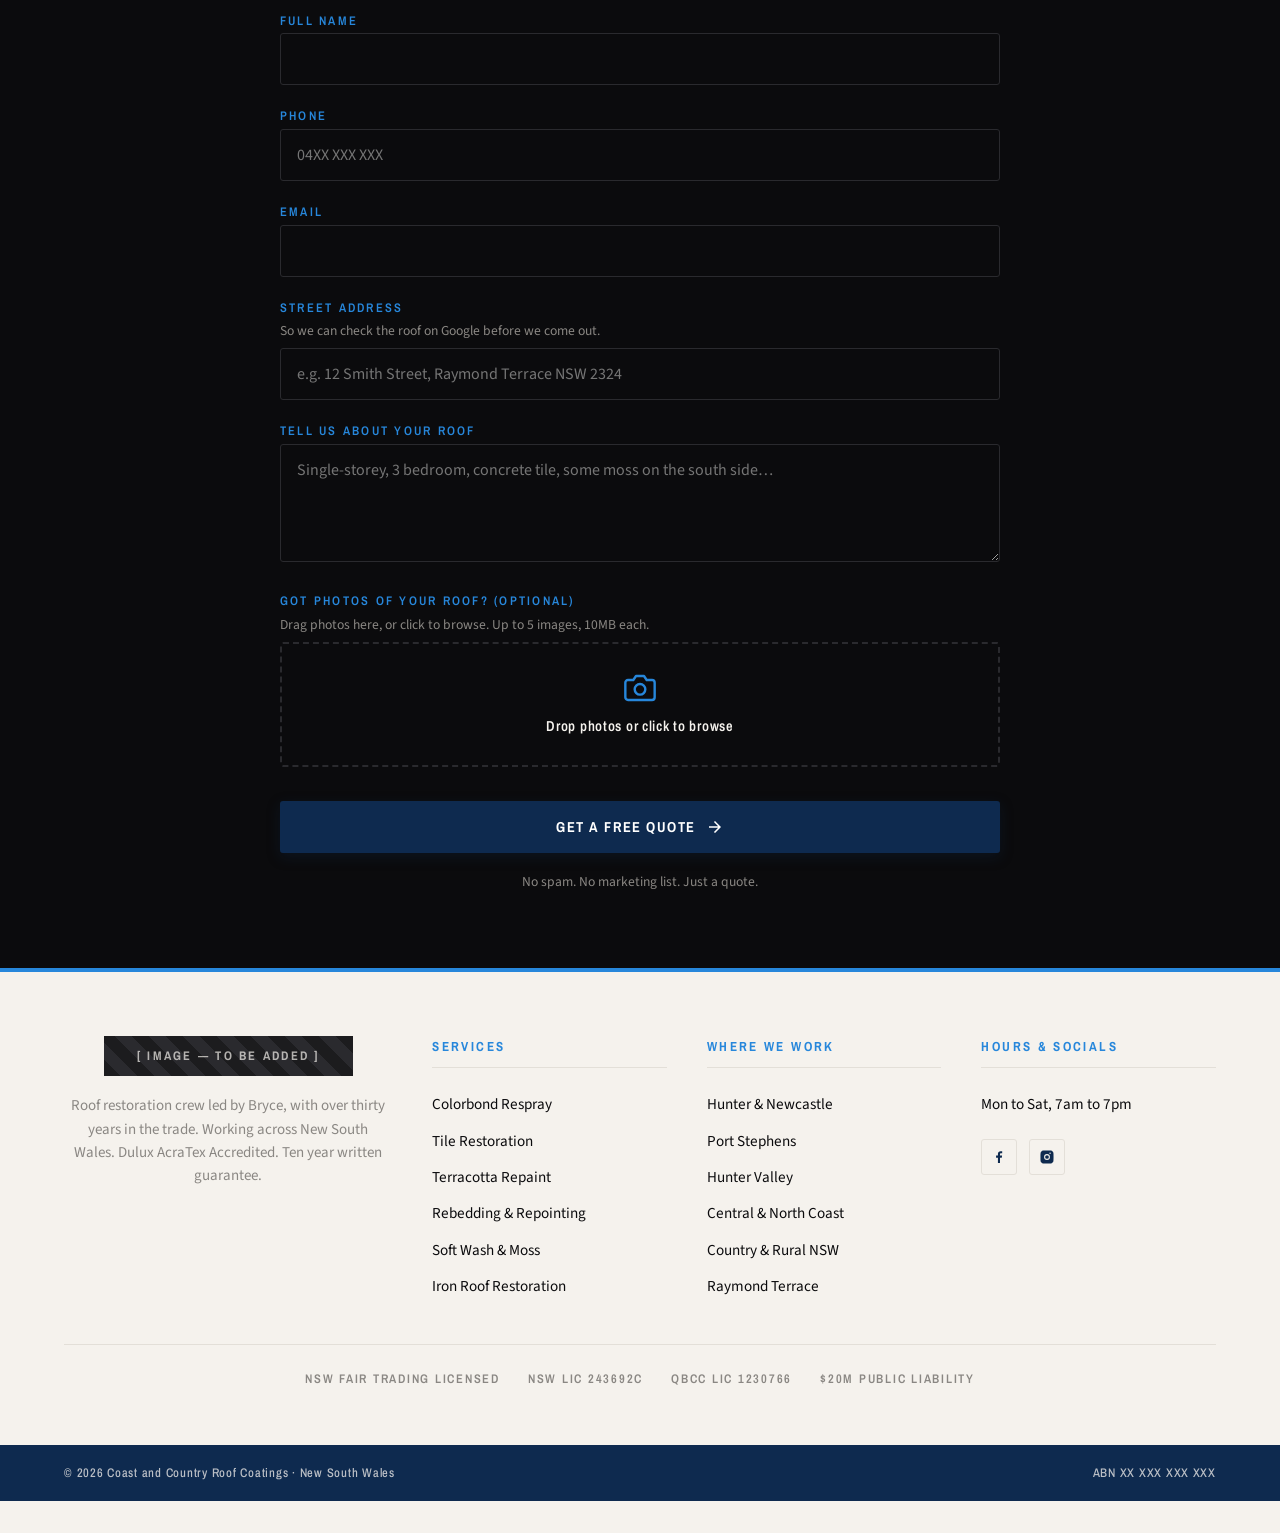
==== commit 36c612f1: "18" ====
--- a/index.html
+++ b/index.html
@@ -310,10 +310,10 @@
     </div>
     <div class="ba-slider reveal" role="img" aria-label="Drag to compare before and after">
       <div class="pane before">
-        <div class="ph-fill" data-ph-label="BEFORE PHOTO &mdash; TO BE ADDED"></div>
+        <img src="images/red_roof_before.jpg" alt="Faded red tile roof before restoration">
       </div>
       <div class="pane after">
-        <div class="ph-fill" data-ph-label="AFTER PHOTO &mdash; TO BE ADDED"></div>
+        <img src="images/red_roof_after.jpg" alt="Restored deep red tile roof after coating">
       </div>
       <span class="ba-label ba-label-before">Before</span>
       <span class="ba-label ba-label-after">After</span>
--- a/css/main.css
+++ b/css/main.css
@@ -1038,7 +1038,7 @@
   width: 100%;
   max-width: 1100px;
   margin: 0 auto;
-  aspect-ratio: 1092 / 588;   /* matches actual cropped image dims */
+  aspect-ratio: 797 / 430;   /* matches actual cropped image dims */
   overflow: hidden;
   border-radius: var(--radius);
   background: var(--ink);
@@ -1068,54 +1068,8 @@
 .ba-slider .pane.before { z-index: 1; }
 .ba-slider .pane.after  { z-index: 2; clip-path: inset(0 0 0 50%); }
 
-/* PLACEHOLDER · diagonal stripe panels until Bryce supplies the
-   real Featured Job before/after photos. */
-.ba-slider .ph-fill {
-  position: absolute;
-  inset: 0;
-  width: 100%;
-  height: 100%;
-  background-color: var(--graphite);
-  display: flex;
-  align-items: center;
-  justify-content: center;
-}
-.ba-slider .ph-fill::after {
-  content: attr(data-ph-label);
-  font-family: 'Archivo Narrow', sans-serif;
-  font-weight: 700;
-  font-size: 0.85rem;
-  letter-spacing: 0.18em;
-  text-transform: uppercase;
-  color: var(--concrete);
-  background: var(--ink);
-  padding: 8px 16px;
-  border: 1px solid var(--steel);
-  border-radius: var(--radius);
-}
-/* Different stripe direction per pane so the two halves are
-   visually distinct when sliding */
-.ba-slider .pane.before .ph-fill {
-  background-image: repeating-linear-gradient(
-    45deg,
-    var(--graphite) 0,
-    var(--graphite) 12px,
-    var(--steel) 12px,
-    var(--steel) 24px
-  );
-}
-.ba-slider .pane.after .ph-fill {
-  background-image: repeating-linear-gradient(
-    -45deg,
-    var(--graphite) 0,
-    var(--graphite) 12px,
-    var(--steel) 12px,
-    var(--steel) 24px
-  );
-}
-
 @media (max-width: 720px) {
-  .ba-slider { aspect-ratio: 4 / 3; }
+  .ba-slider { aspect-ratio: 797 / 430; }
 }
 
 /* Drag handle (vertical line) and grip (round centre puck) */
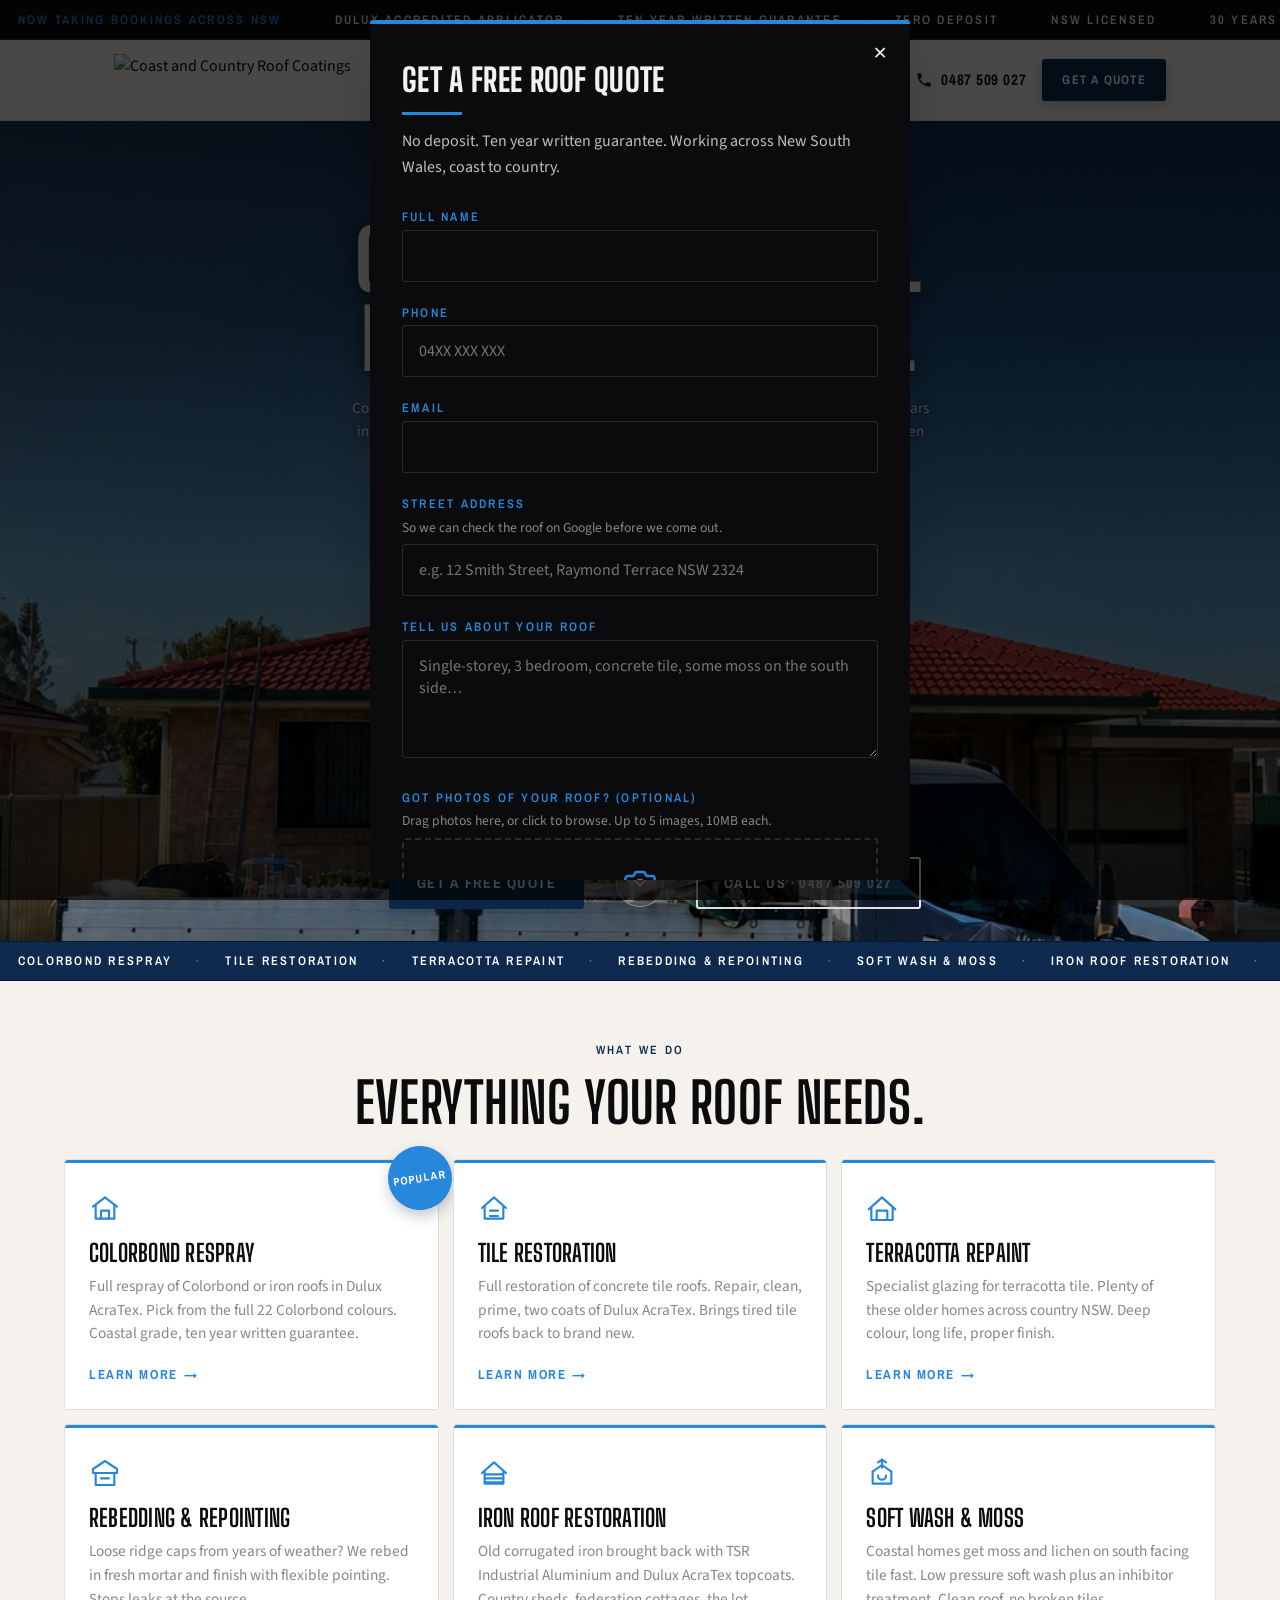
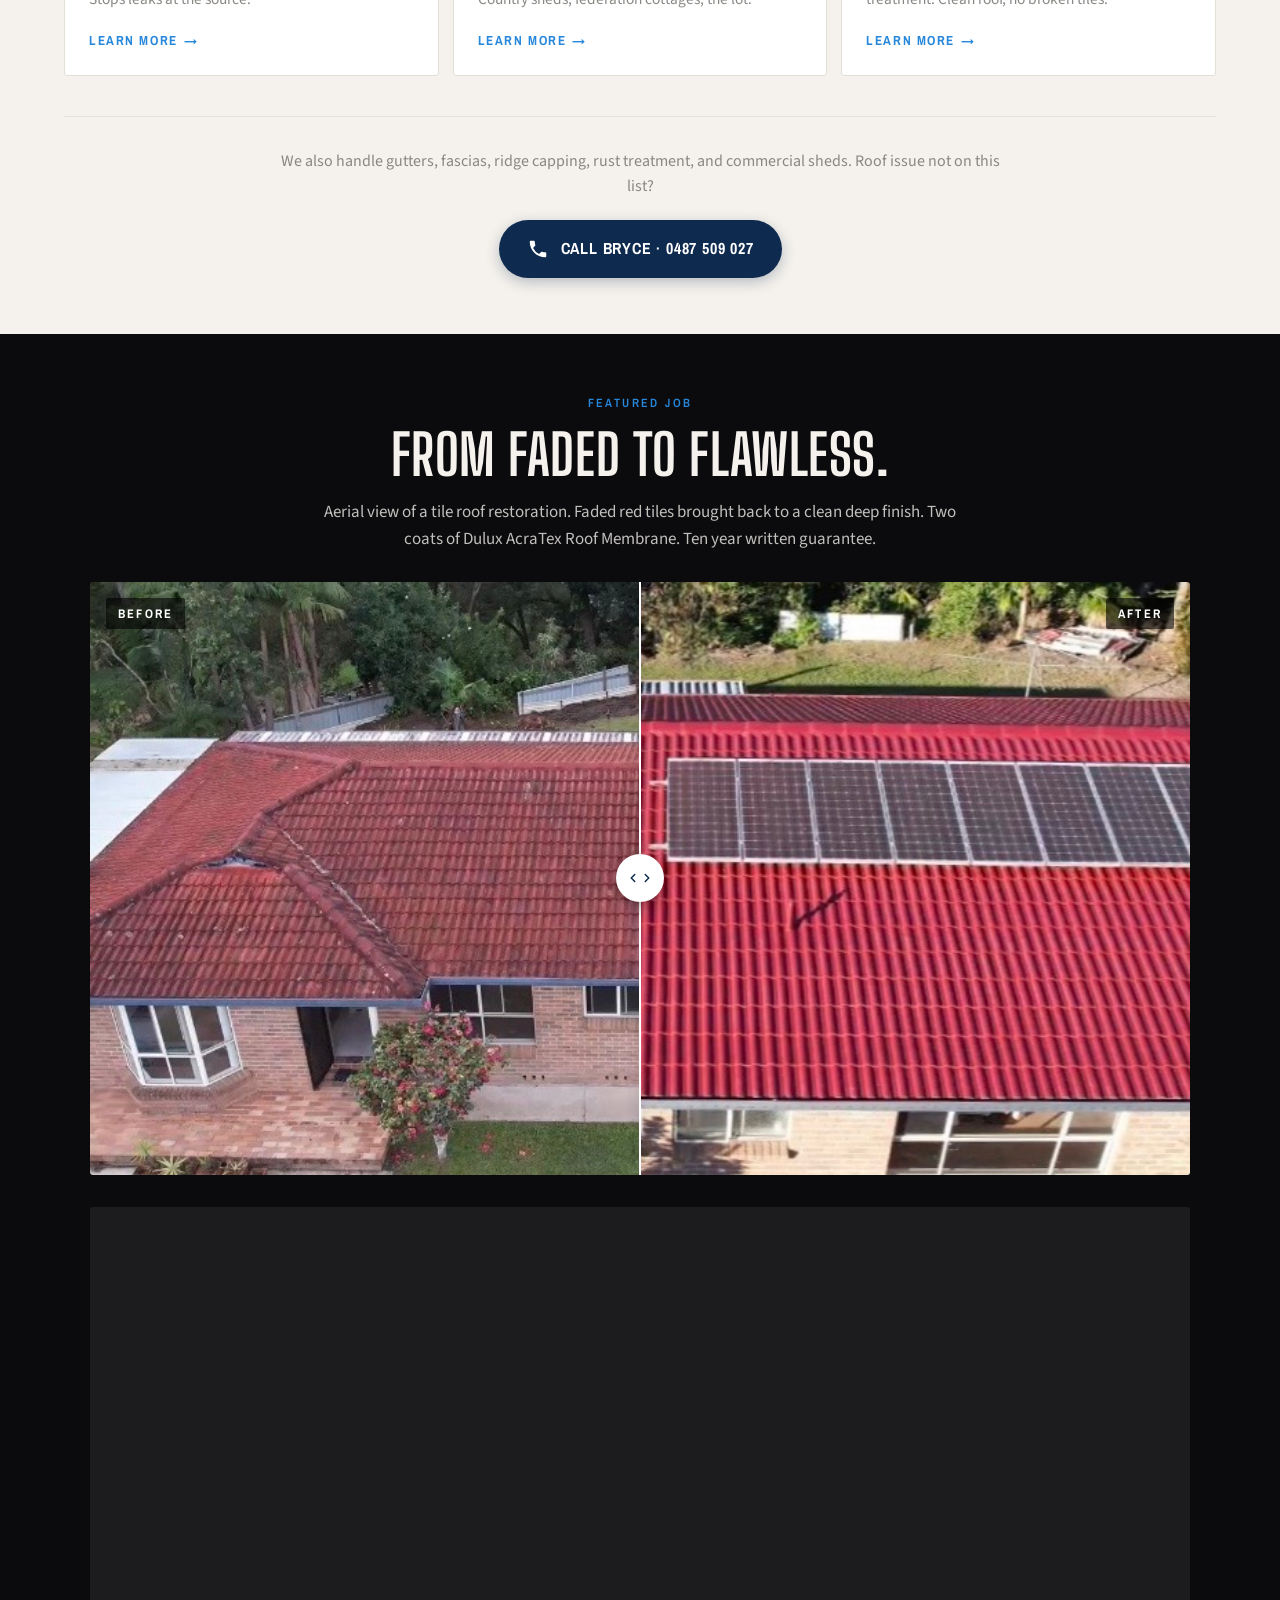
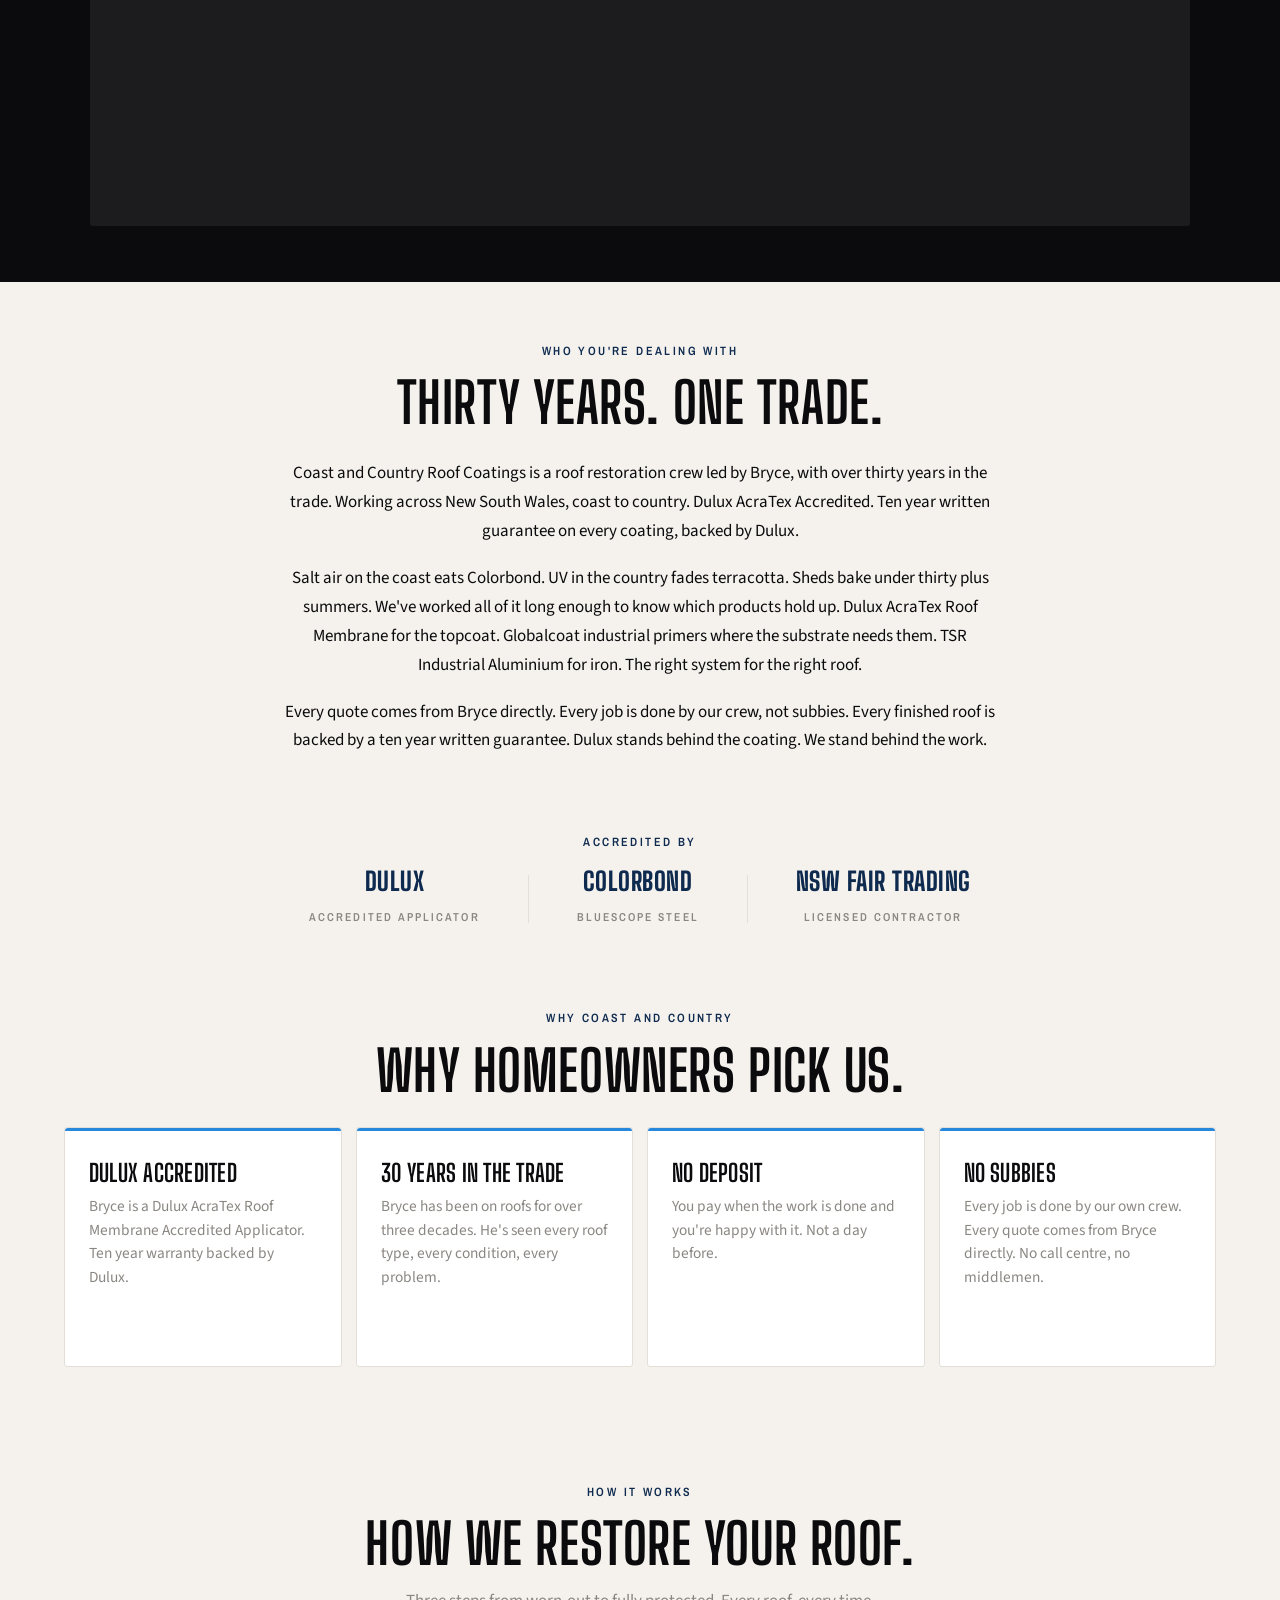
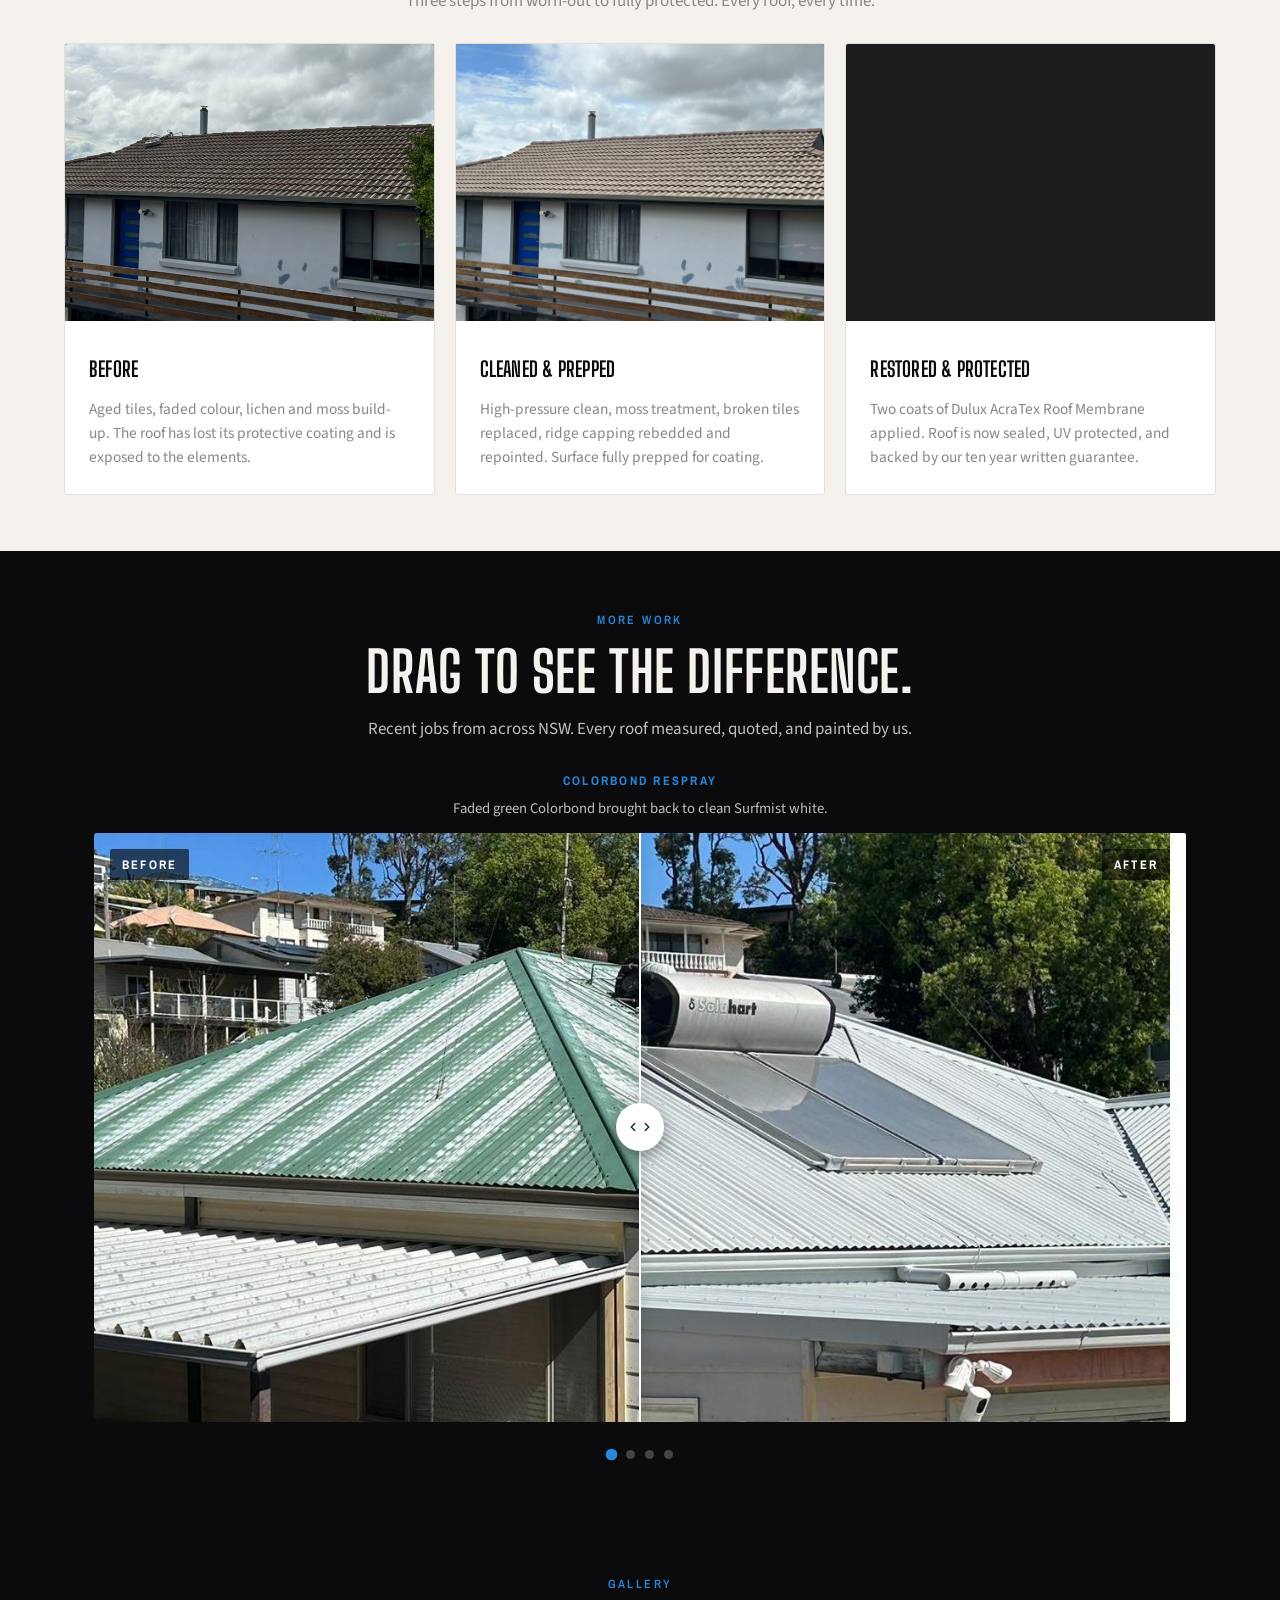
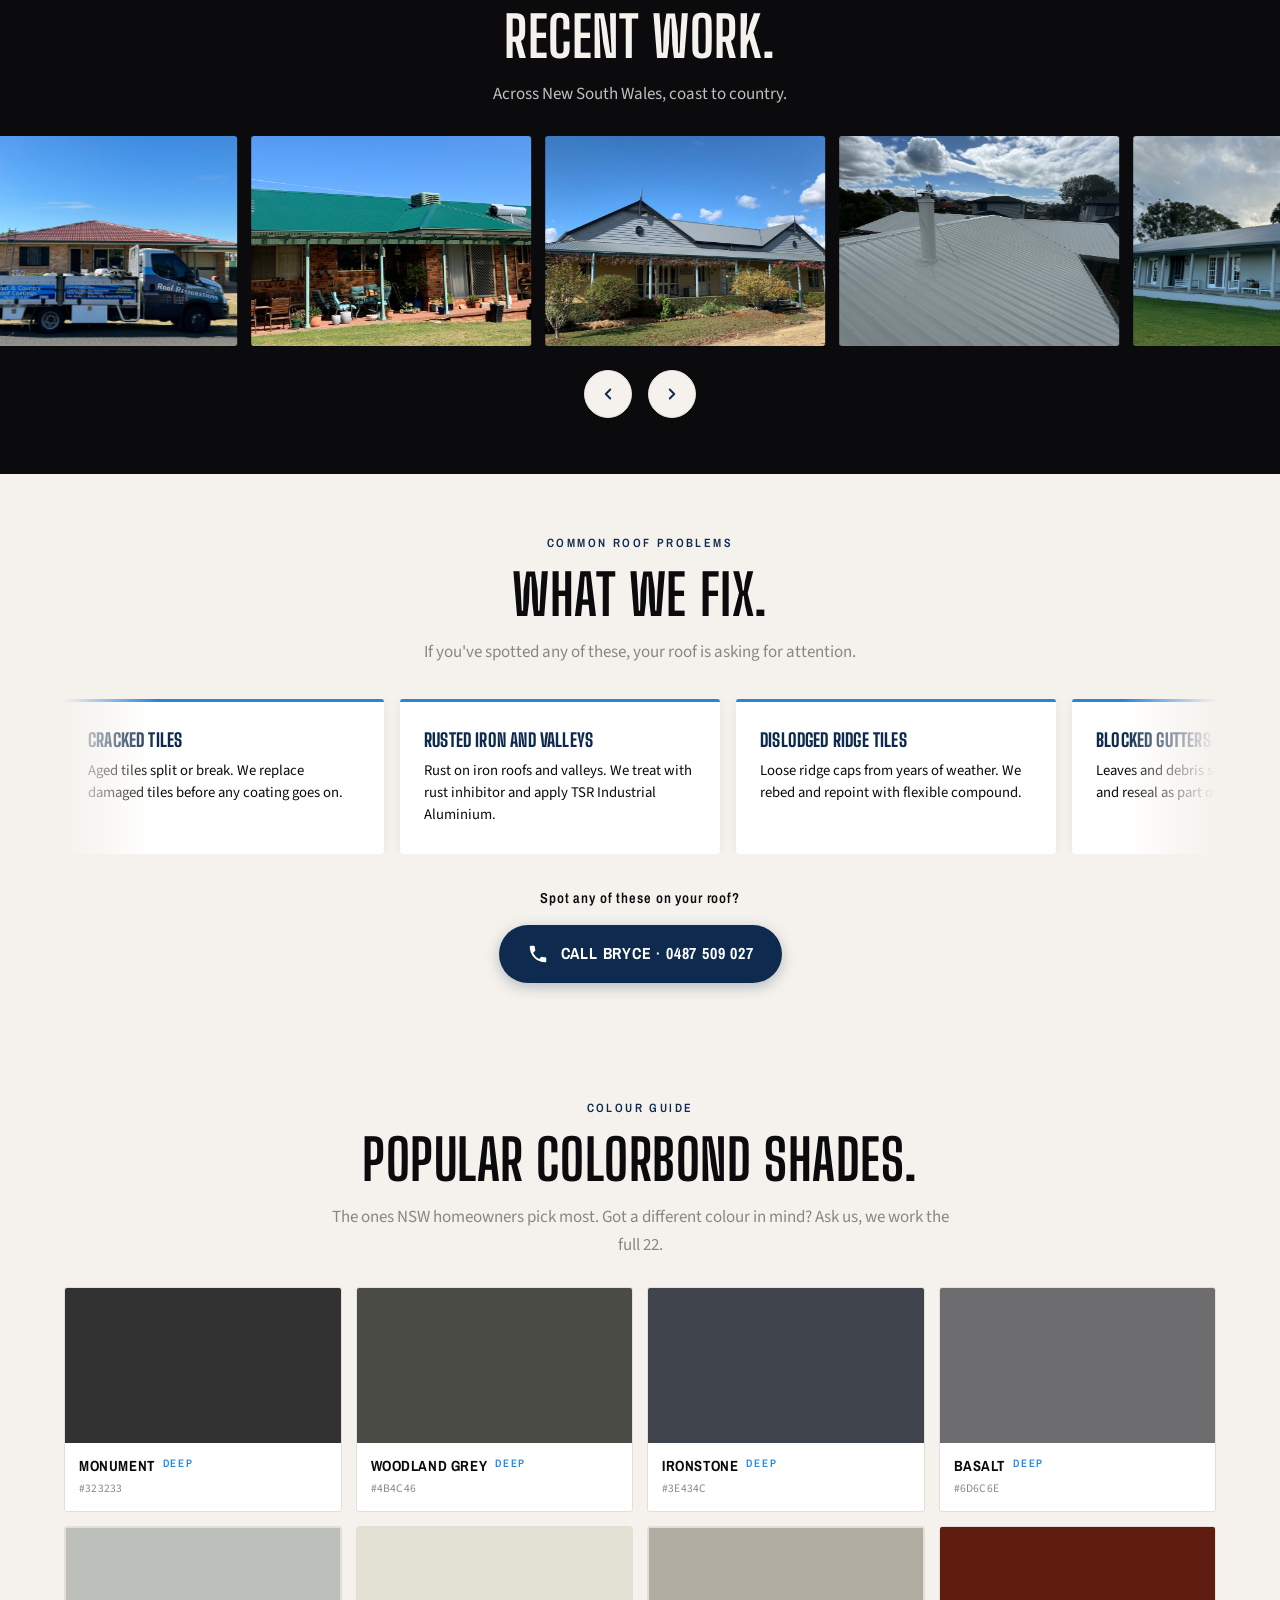
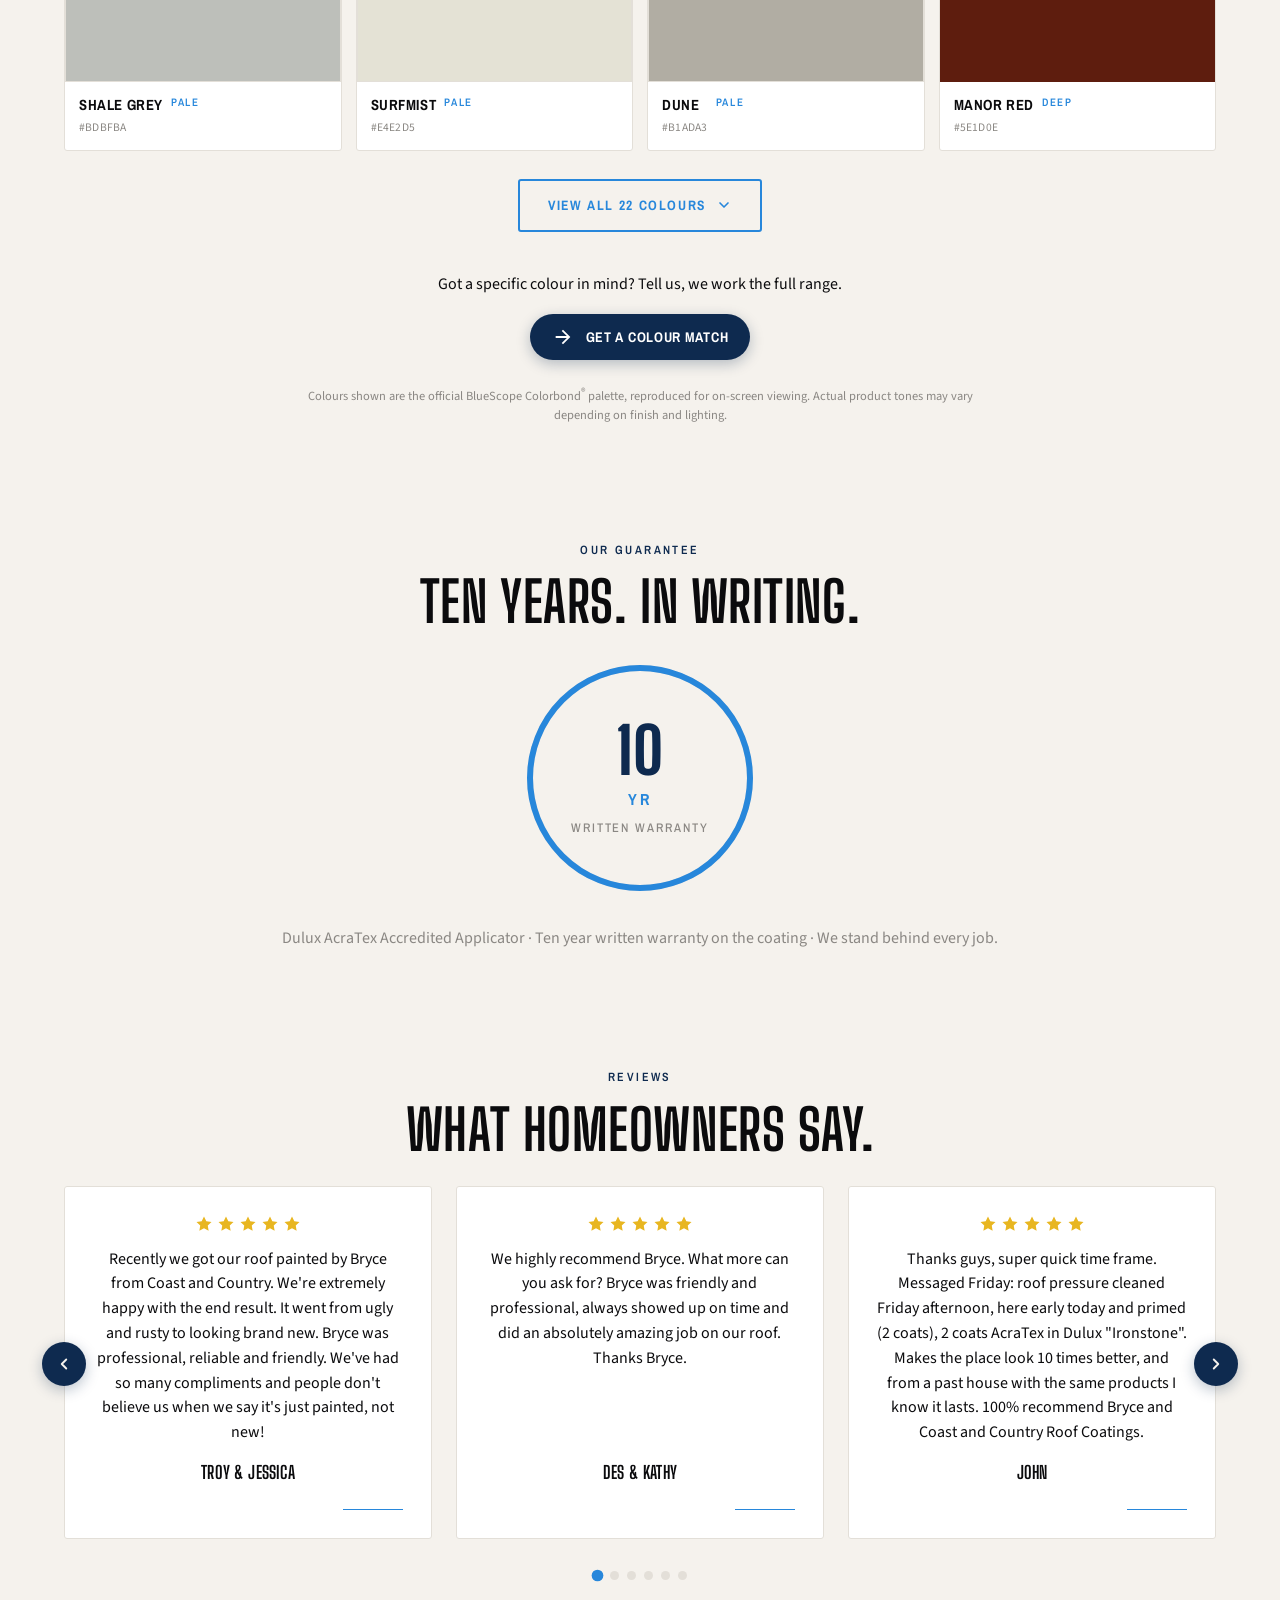
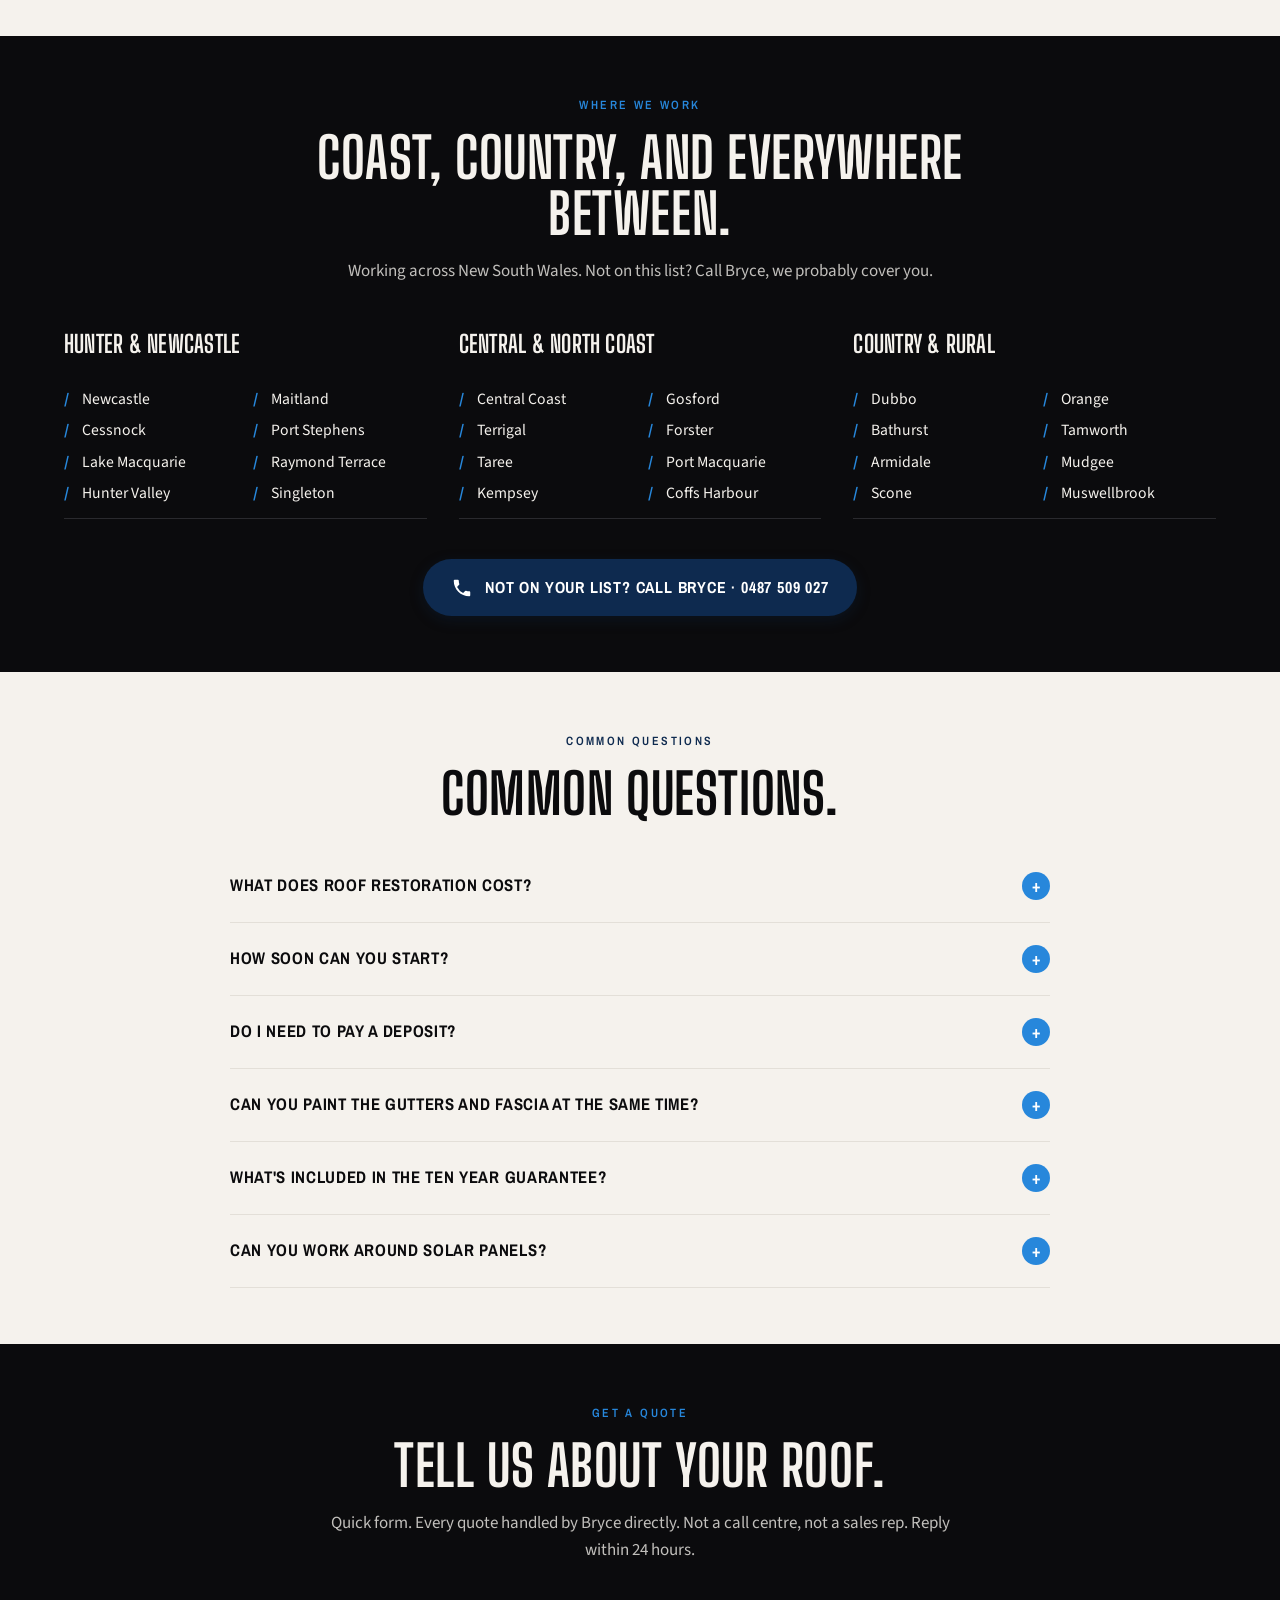
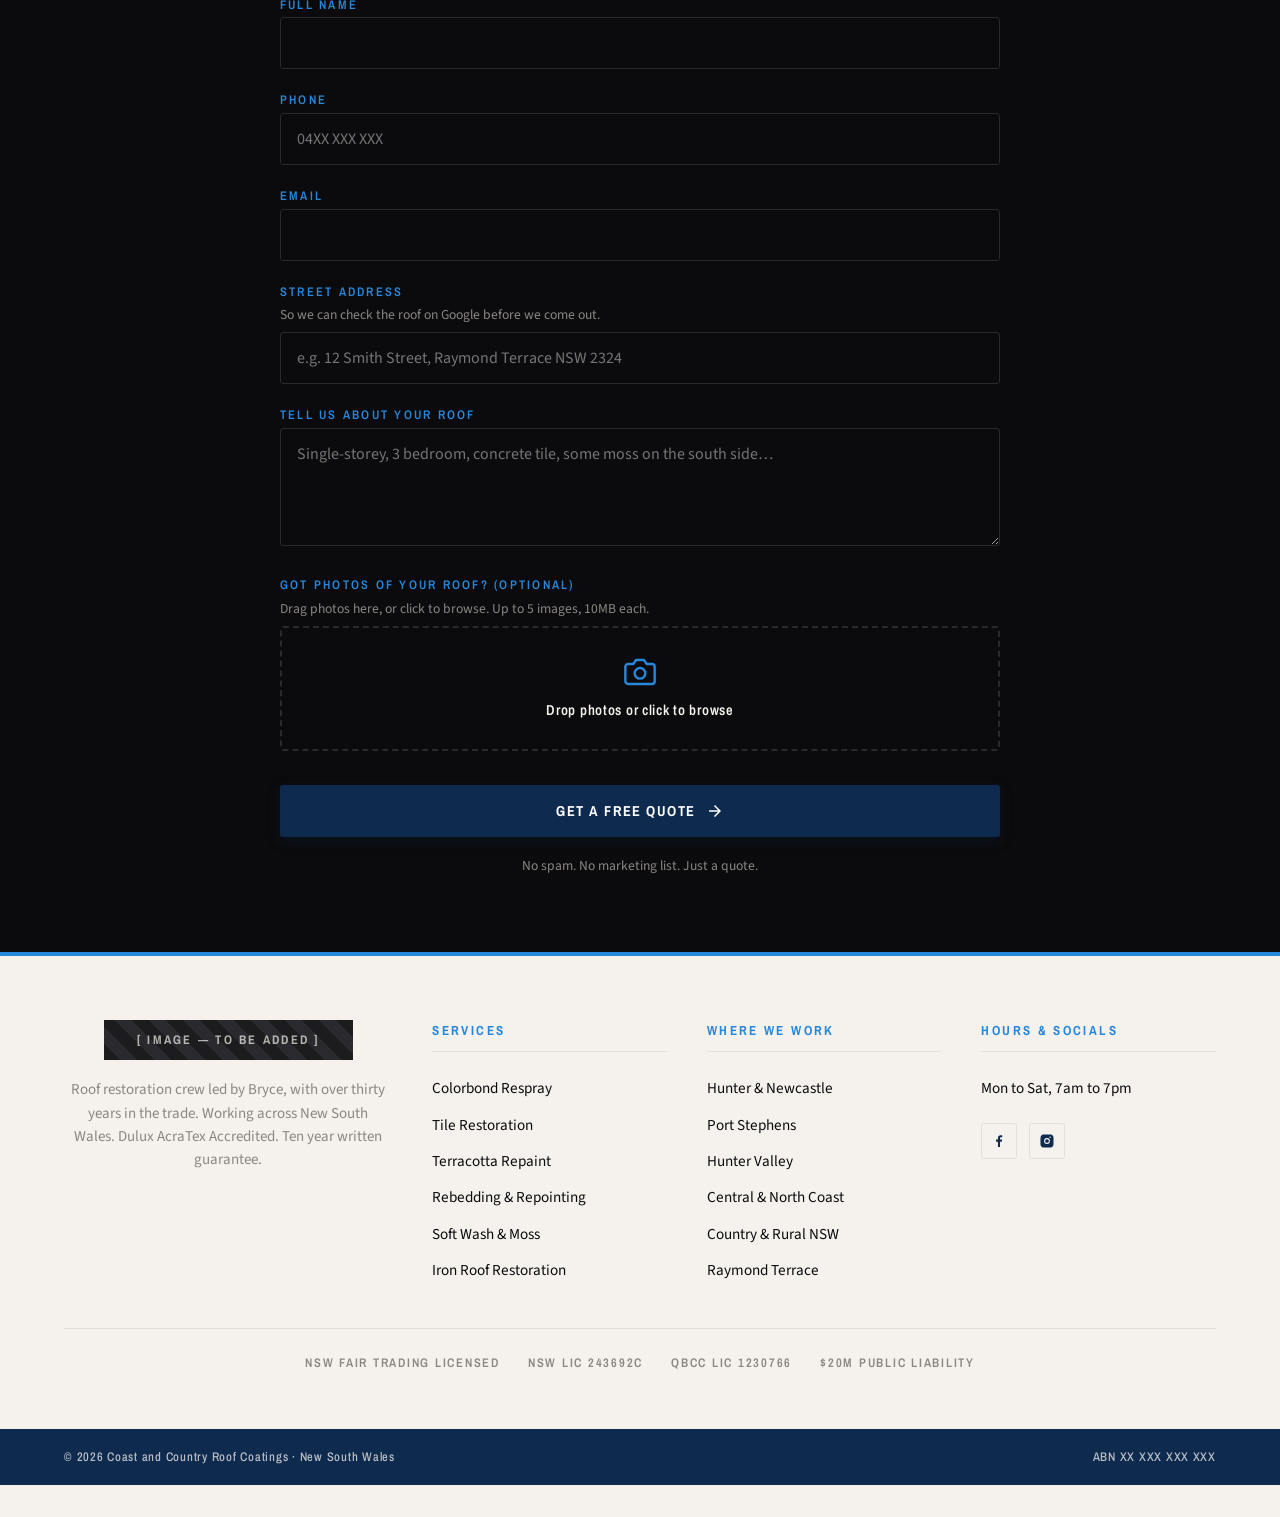
==== commit ef438622: "18" ====
--- a/index.html
+++ b/index.html
@@ -7,10 +7,11 @@
   <meta name="description" content="30 years' experience restoring roofs across New South Wales, coast to country. Dulux AcraTex Accredited Applicator. Ten year written warranty. No deposit. Call Bryce on 0487 509 027.">
   <meta name="keywords" content="roof restoration nsw, dulux accredited roof painter, colorbond respray nsw, roof painter new south wales, terracotta restoration nsw, iron roof restoration, country roof restoration">
 
-  <!-- PLACEHOLDER · favicon set to be supplied -->
-  <link rel="icon" type="image/png" sizes="32x32" href="images/favicon-32.png">
-  <link rel="icon" type="image/png" sizes="192x192" href="images/favicon-192.png">
-  <link rel="apple-touch-icon" href="images/apple-touch-icon.png">
+  <link rel="icon" type="image/png" href="images/favicon.png">
+  <link rel="icon" type="image/png" sizes="32x32" href="images/favicon.png">
+  <link rel="icon" type="image/png" sizes="192x192" href="images/favicon.png">
+  <link rel="apple-touch-icon" href="images/favicon.png">
+  <link rel="shortcut icon" href="images/favicon.png">
   <meta name="theme-color" content="#0E2A4F">
 
   <meta property="og:site_name" content="Coast and Country Roof Coatings">
@@ -150,6 +151,22 @@
     <button class="nav-burger" aria-label="Open menu" aria-controls="mobile-sheet"><span></span></button>
   </nav>
 </header>
+
+<!-- 2b. STICKY CREDENTIAL MICRO-BAR — slides down once user scrolls past hero -->
+<div class="sticky-creds" id="sticky-creds" aria-hidden="true">
+  <div class="wrap">
+    <div class="sticky-creds-row">
+      <span class="sticky-creds-item">30 Years</span>
+      <span class="sticky-creds-sep">&middot;</span>
+      <span class="sticky-creds-item">Dulux Accredited</span>
+      <span class="sticky-creds-sep">&middot;</span>
+      <span class="sticky-creds-item">10 Year Warranty</span>
+      <a href="tel:0487509027" class="sticky-creds-cta" data-phone-link>
+        Call Bryce &middot; 0487 509 027
+      </a>
+    </div>
+  </div>
+</div>
 
 <!-- 3. MOBILE DRAWER -->
 <div class="mobile-sheet" id="mobile-sheet" role="dialog" aria-modal="true" aria-hidden="true">
--- a/css/main.css
+++ b/css/main.css
@@ -655,7 +655,7 @@
   background: var(--brand);
   color: #fff;
   overflow: hidden;
-  height: 56px;
+  height: 40px;                              /* match .announce-bar */
   display: flex;
   align-items: center;
   border-top: 1px solid var(--brand-deep);
@@ -667,14 +667,14 @@
   white-space: nowrap;
   animation: marquee 50s linear infinite;
   font-family: var(--font-ui);
-  font-weight: 700;
-  font-size: 1rem;
-  letter-spacing: 0.12em;
+  font-weight: 600;                          /* match .announce-track */
+  font-size: 0.78rem;                        /* match .announce-track */
+  letter-spacing: 0.18em;                    /* match .announce-track */
   text-transform: uppercase;
 }
 .ticker-track:hover { animation-play-state: paused; }
-.ticker-track span { padding: 0 22px; }
-.ticker-track .sep { color: var(--accent); padding: 0 10px; }
+.ticker-track span { padding: 0 18px; }      /* match .announce-track span */
+.ticker-track .sep { color: var(--accent); padding: 0 6px; }  /* match .announce-track .dot */
 
 /* --- Services cards ----------------------------------------------- */
 .services-grid {
@@ -2614,3 +2614,113 @@
 /* (B/A slider mobile 4/3 aspect-ratio now lives with the base
     .ba-slider block — see top of file.) */
 
+/* =====================================================================
+   ENGAGEMENT ENHANCEMENTS · subtle motion + interactive polish
+   1. Headline word-stagger reveal
+   2. Card lift + shadow on hover
+   3. Image scale-in on viewport entry
+   4. CTA magnetic hover (transition for smooth return)
+   5. Sticky credential micro-bar
+   ===================================================================== */
+
+/* 1. Headline word-stagger reveal */
+.word-reveal {
+  display: inline-block;
+  opacity: 0;
+  transform: translateY(12px);
+  transition: opacity 500ms cubic-bezier(0.2, 0.6, 0.2, 1),
+              transform 500ms cubic-bezier(0.2, 0.6, 0.2, 1);
+}
+.word-reveal.is-in { opacity: 1; transform: translateY(0); }
+@media (prefers-reduced-motion: reduce) {
+  .word-reveal { opacity: 1; transform: none; transition: none; }
+}
+
+/* 2. Card lift + shadow on hover */
+.service-card {
+  transition: transform 280ms cubic-bezier(0.2, 0.6, 0.2, 1),
+              box-shadow 280ms cubic-bezier(0.2, 0.6, 0.2, 1);
+}
+.service-card:hover {
+  transform: translateY(-6px);
+  box-shadow: 0 14px 32px rgba(14, 42, 79, 0.14);
+}
+.problem-tile {
+  transition: transform 280ms cubic-bezier(0.2, 0.6, 0.2, 1),
+              box-shadow 280ms cubic-bezier(0.2, 0.6, 0.2, 1);
+}
+.problem-tile:hover {
+  transform: translateY(-4px);
+  box-shadow: 0 10px 24px rgba(14, 42, 79, 0.12);
+}
+@media (max-width: 720px) {
+  .service-card:hover,
+  .problem-tile:hover { transform: none; }
+}
+
+/* 3. Image scale-in on viewport entry */
+.image-reveal {
+  opacity: 0;
+  transform: scale(0.96);
+  transition: opacity 700ms cubic-bezier(0.2, 0.6, 0.2, 1),
+              transform 700ms cubic-bezier(0.2, 0.6, 0.2, 1);
+}
+.image-reveal.is-in { opacity: 1; transform: scale(1); }
+@media (prefers-reduced-motion: reduce) {
+  .image-reveal { opacity: 1; transform: none; transition: none; }
+}
+
+/* 4. CTA magnetic hover — smooth return when cursor leaves */
+.btn-primary,
+.phone-pill {
+  transition: transform 220ms cubic-bezier(0.2, 0.6, 0.2, 1),
+              background 200ms ease,
+              color 200ms ease;
+}
+
+/* 5. Sticky credential micro-bar */
+.sticky-creds {
+  position: fixed;
+  top: 0;
+  left: 0;
+  right: 0;
+  background: var(--brand);
+  color: var(--paper);
+  transform: translateY(-100%);
+  transition: transform 380ms cubic-bezier(0.2, 0.6, 0.2, 1);
+  z-index: 90;
+  padding: 10px 0;
+  box-shadow: 0 4px 16px rgba(0, 0, 0, 0.18);
+}
+.sticky-creds.is-visible { transform: translateY(0); }
+.sticky-creds-row {
+  display: flex;
+  align-items: center;
+  justify-content: center;
+  gap: 6px 16px;
+  flex-wrap: wrap;
+  font-family: 'Archivo Narrow', sans-serif;
+  font-weight: 600;
+  font-size: 0.78rem;
+  letter-spacing: 0.12em;
+  text-transform: uppercase;
+}
+.sticky-creds-item { color: var(--paper); }
+.sticky-creds-sep  { color: var(--accent); }
+.sticky-creds-cta {
+  color: var(--accent);
+  text-decoration: none;
+  margin-left: 16px;
+  padding: 6px 14px;
+  border: 1px solid var(--accent);
+  border-radius: 999px;
+  transition: background 200ms ease, color 200ms ease;
+}
+.sticky-creds-cta:hover {
+  background: var(--accent);
+  color: var(--paper);
+}
+@media (max-width: 720px) {
+  .sticky-creds { display: none; }
+}
+
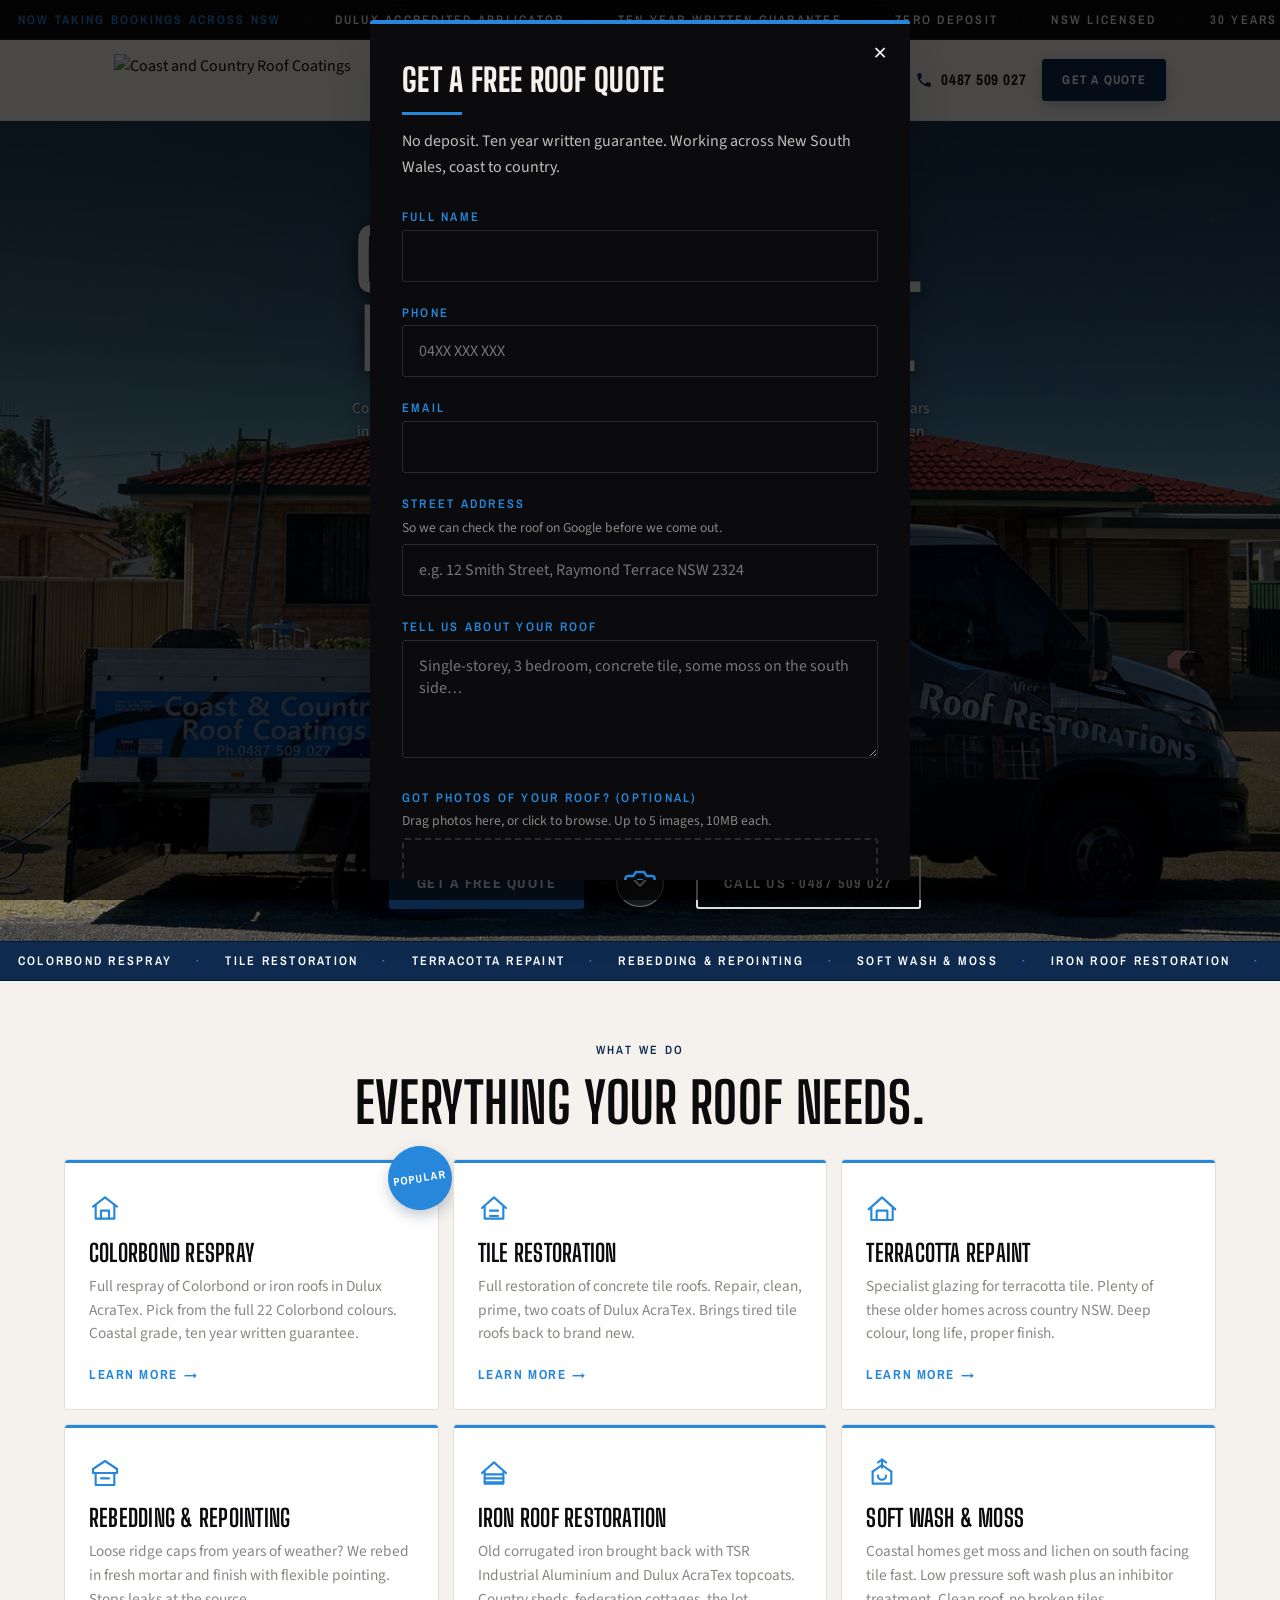
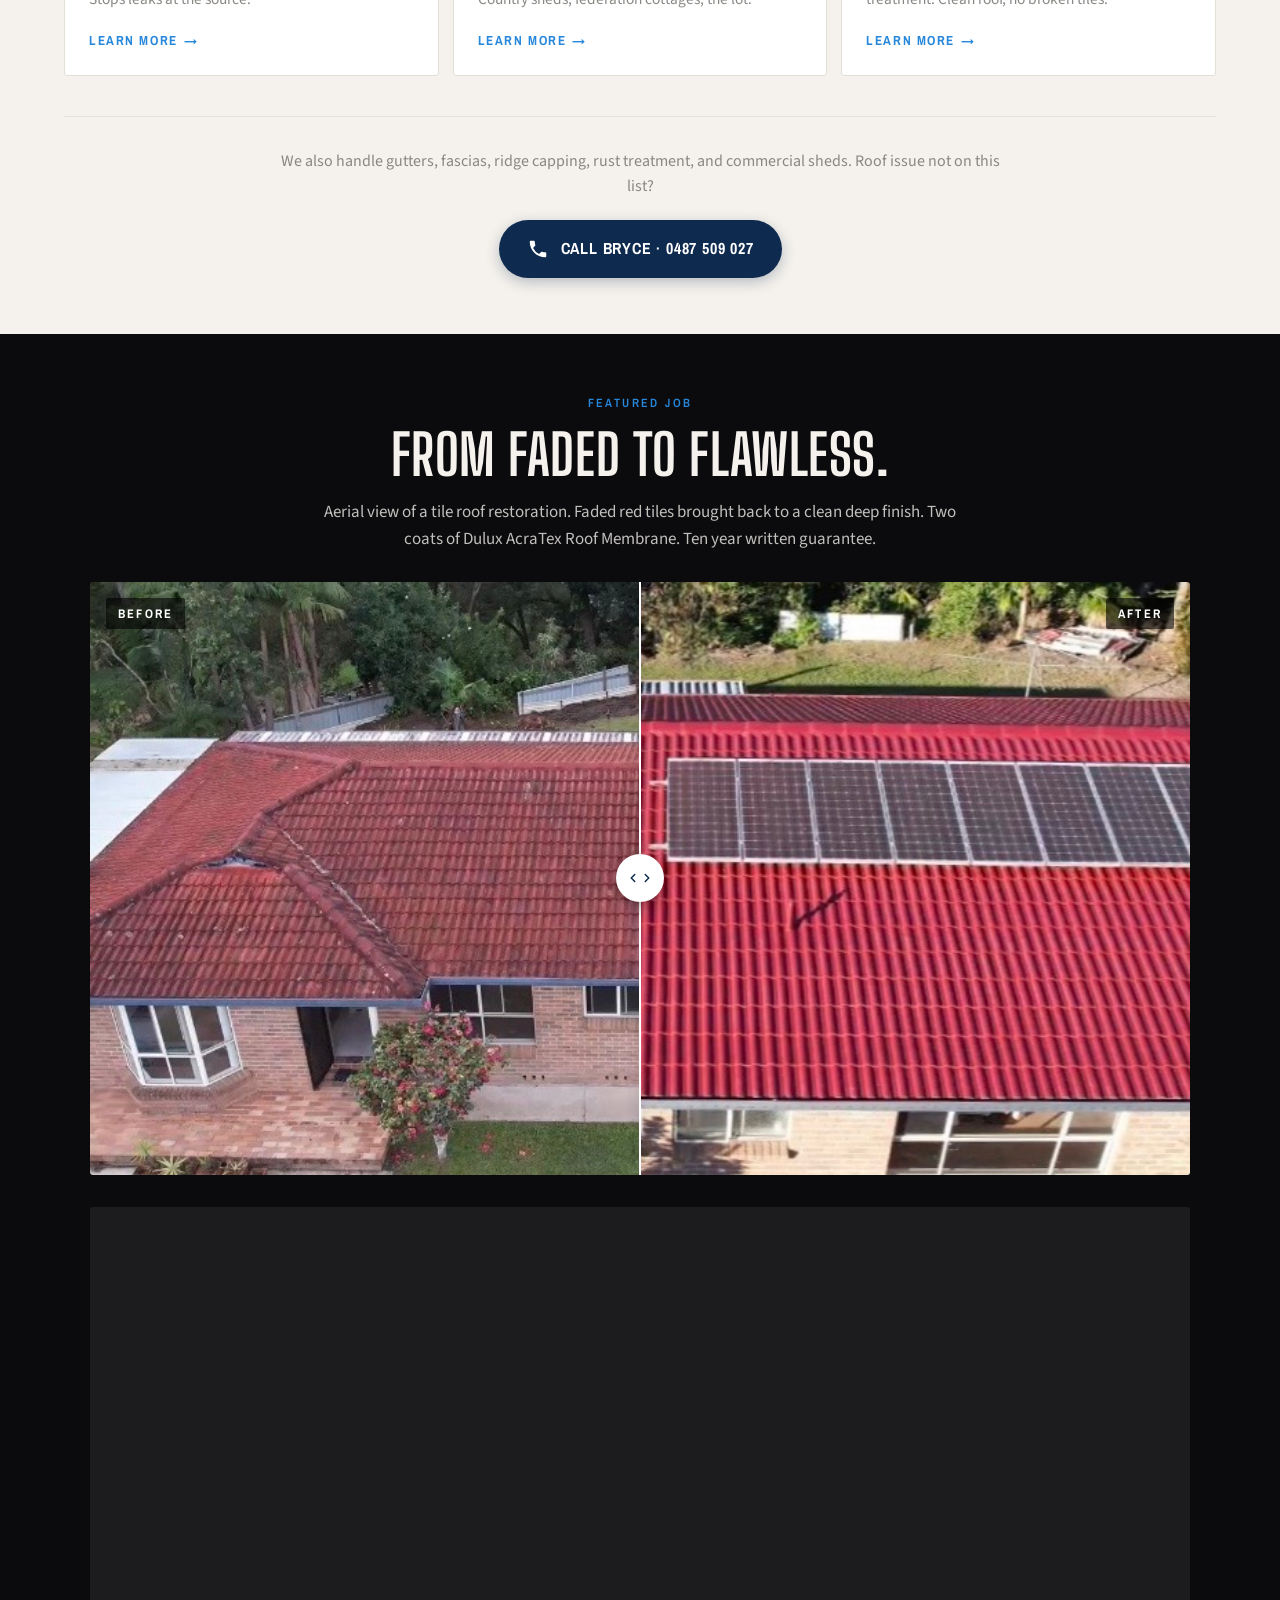
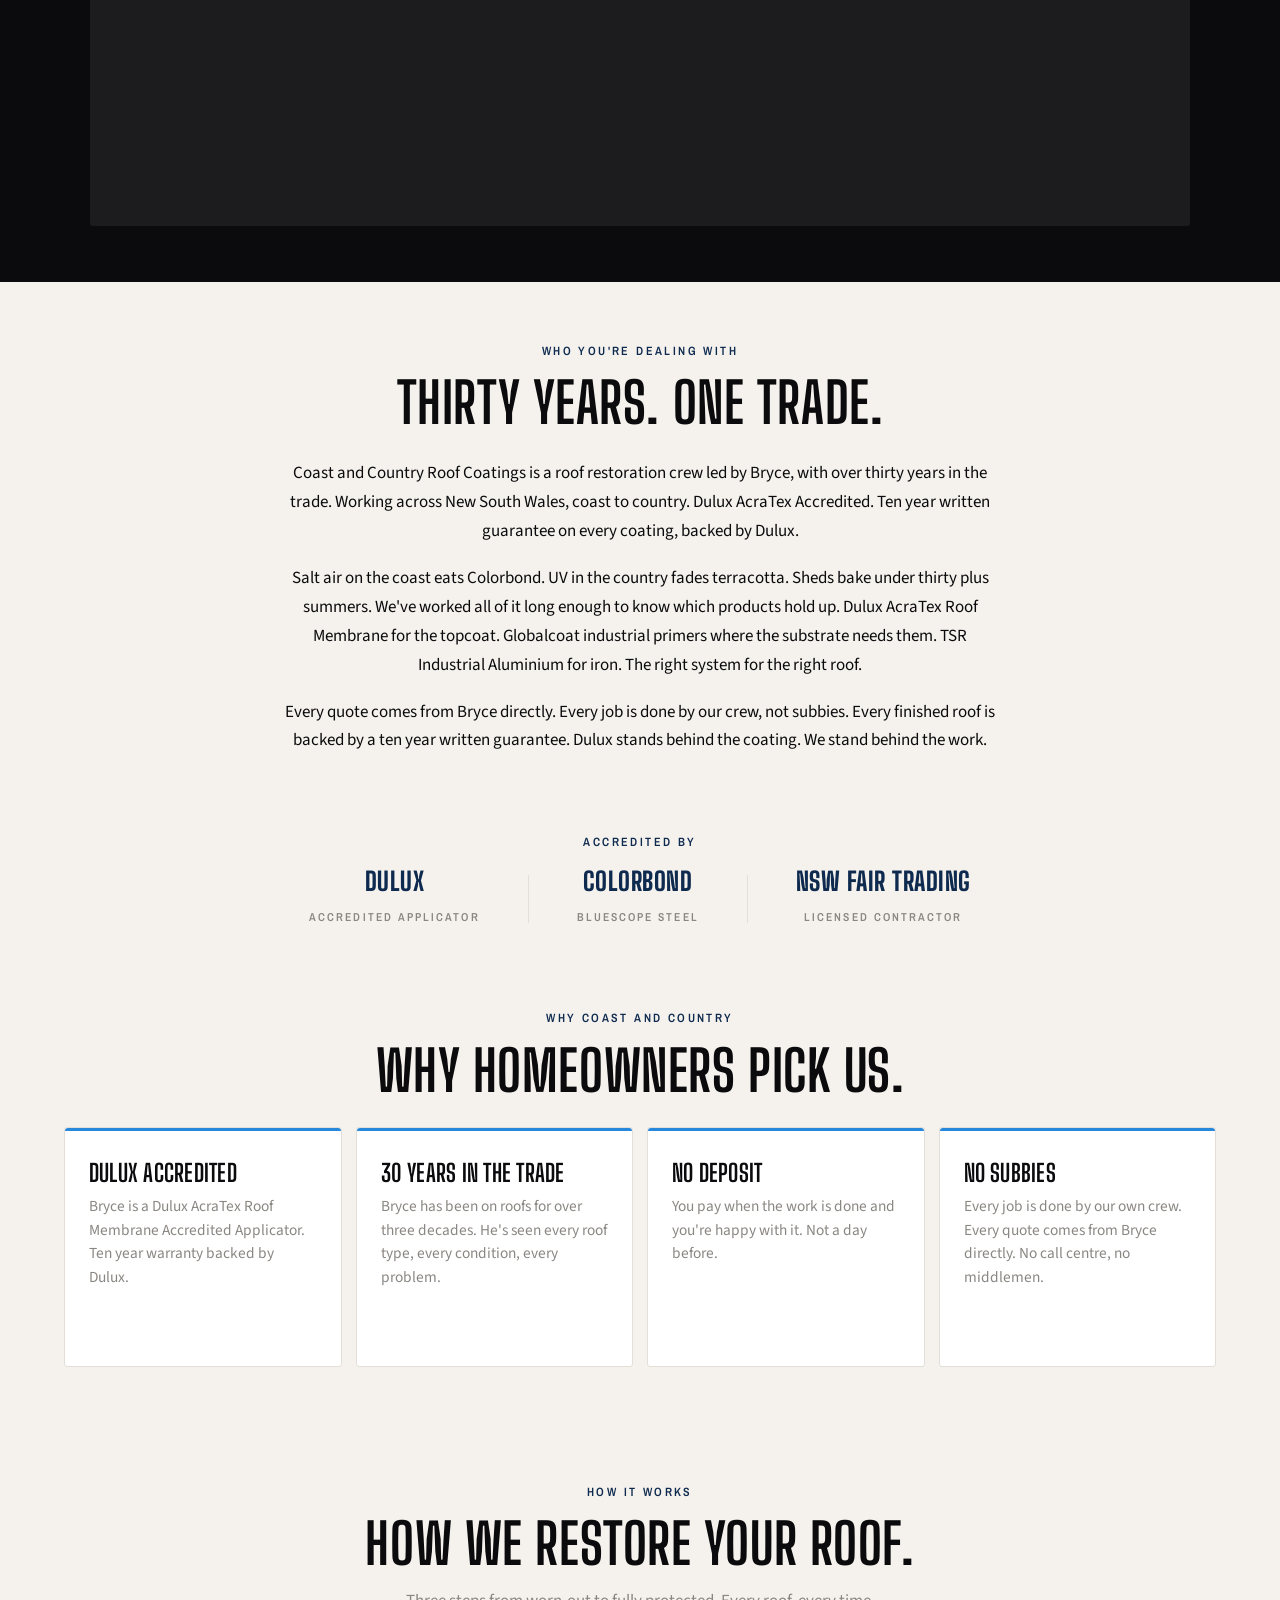
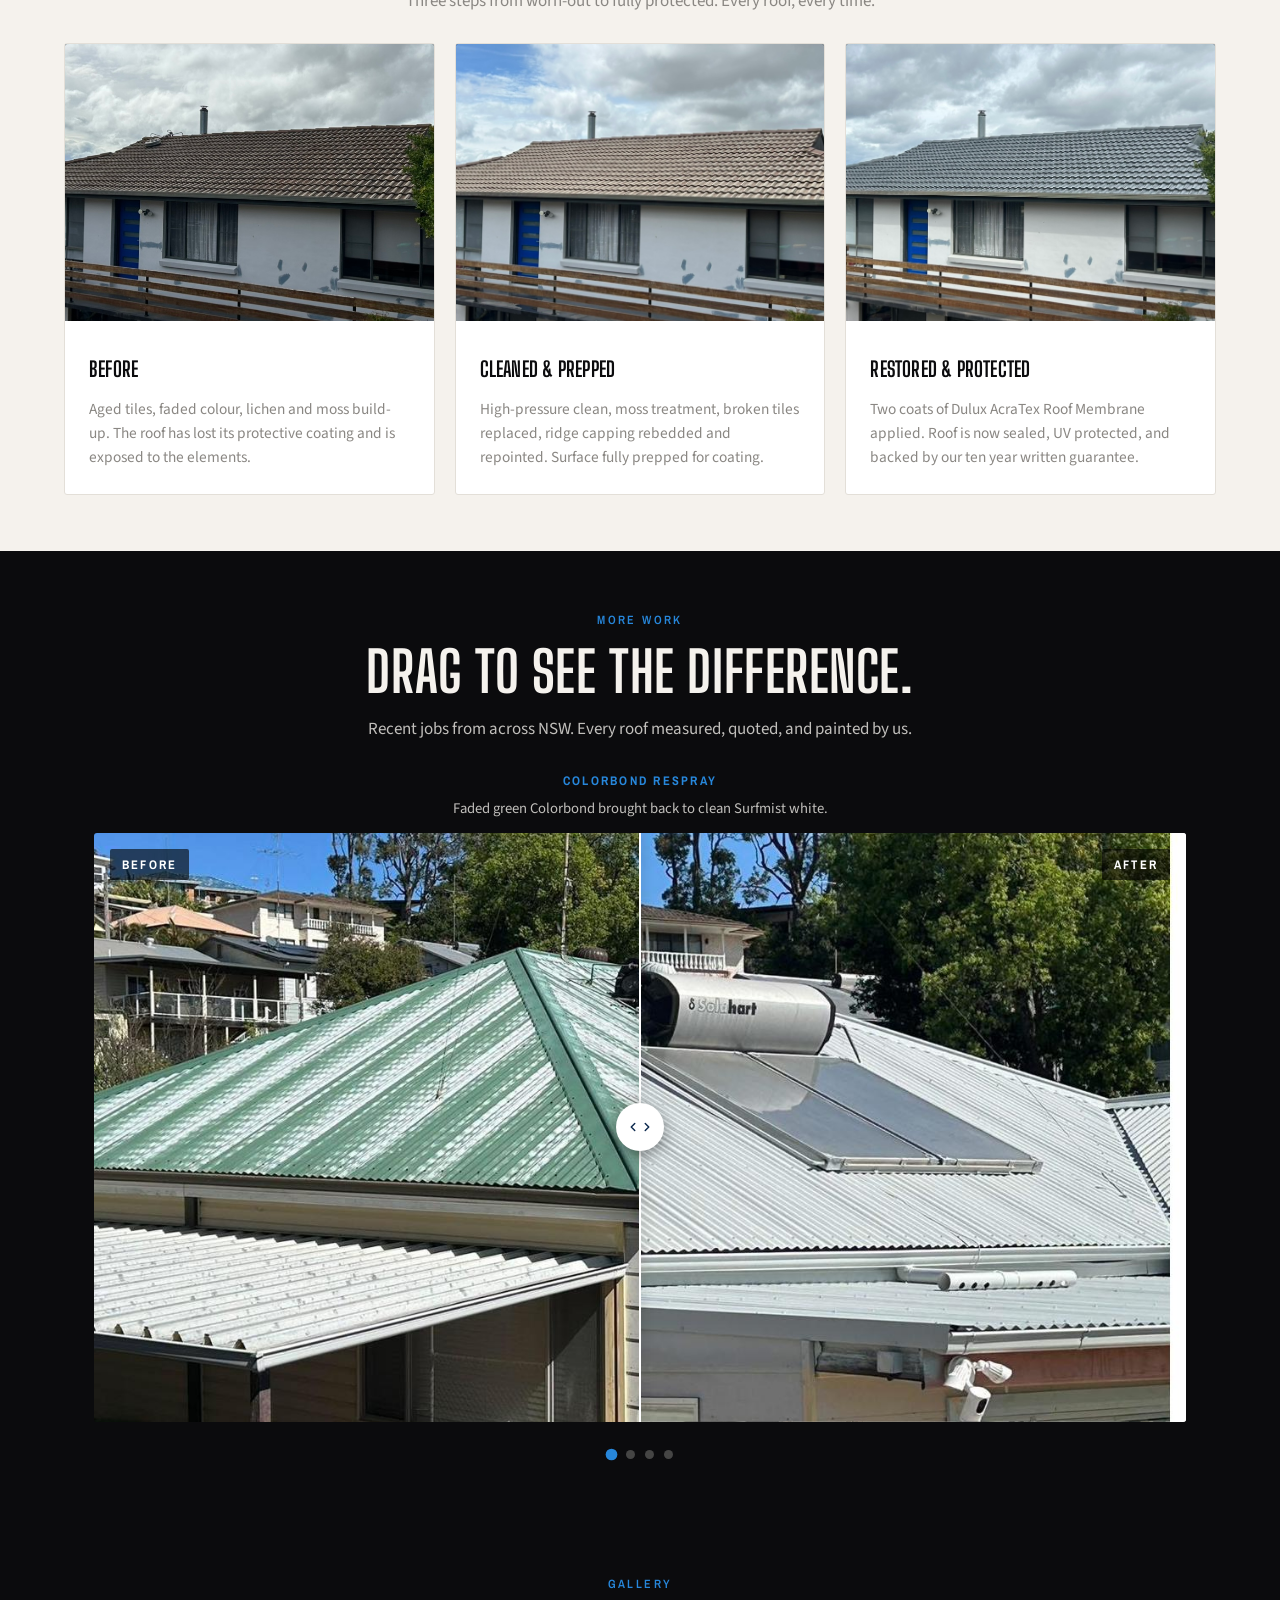
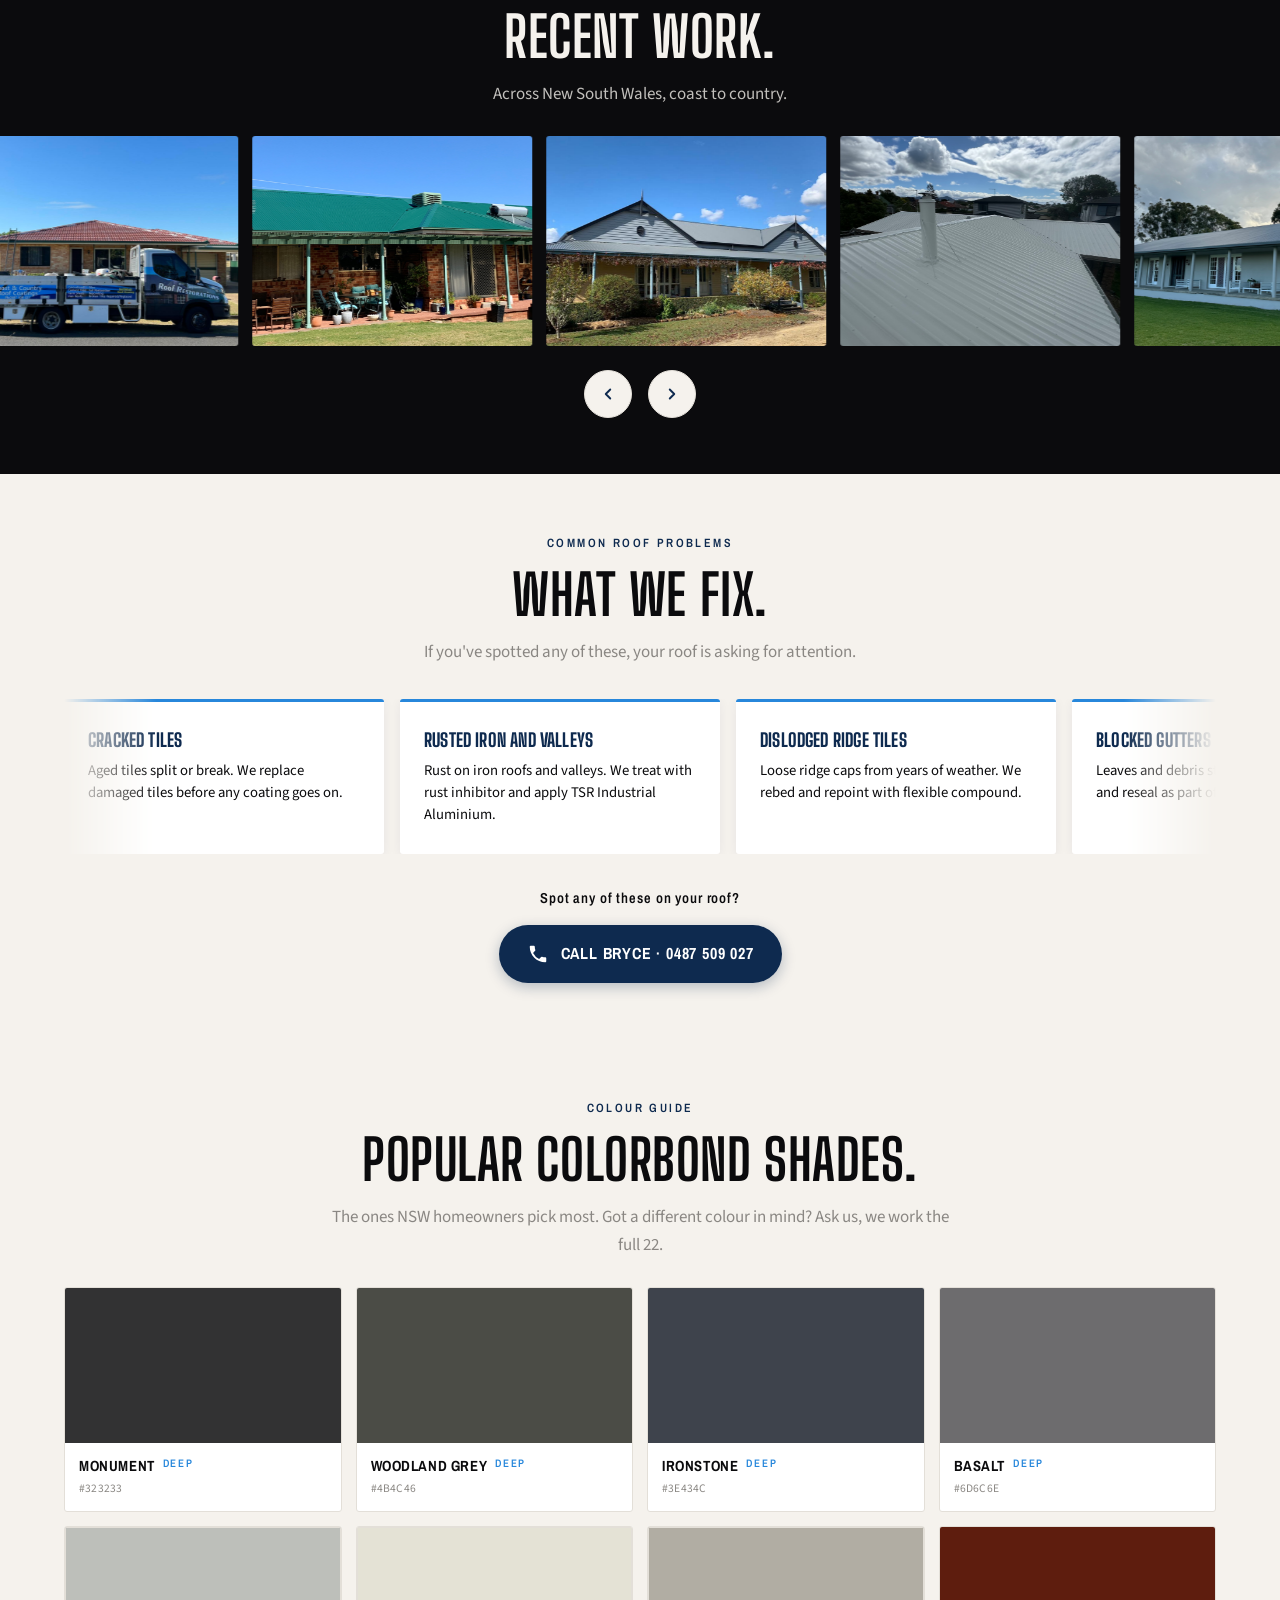
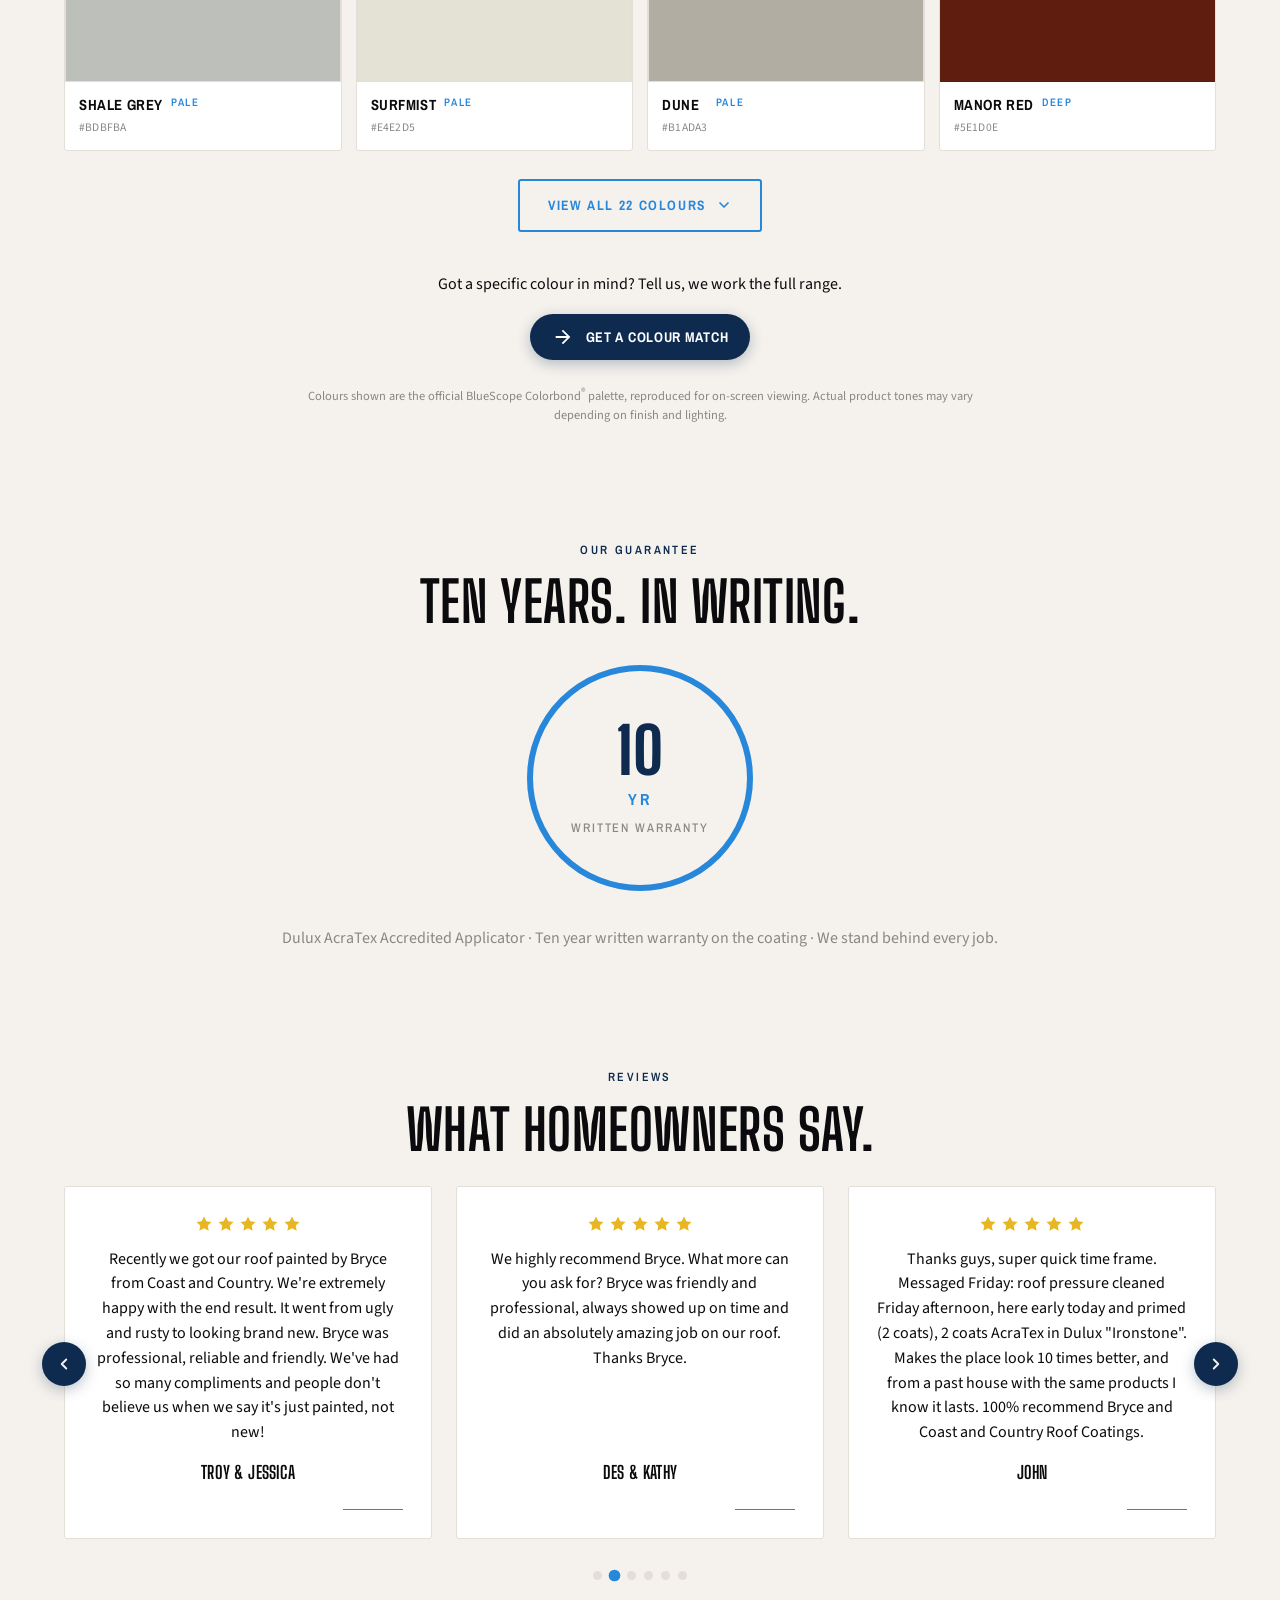
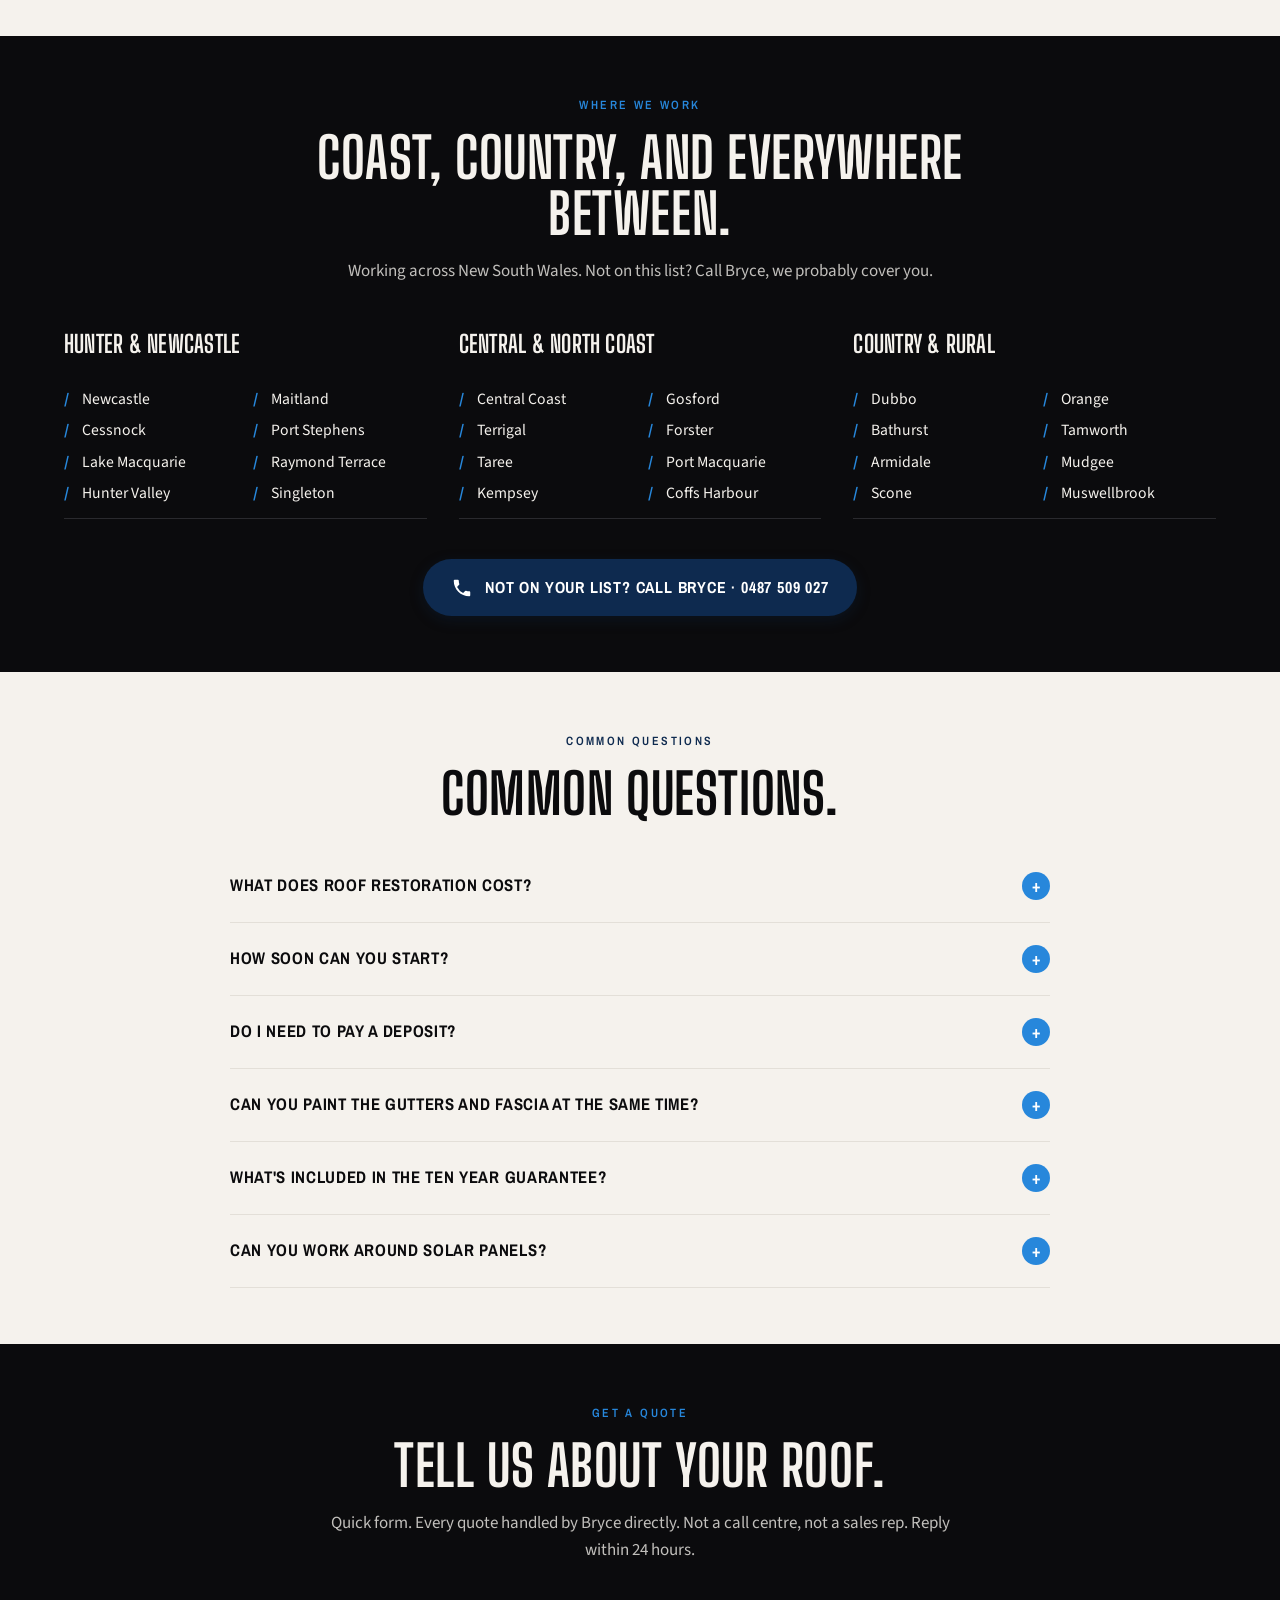
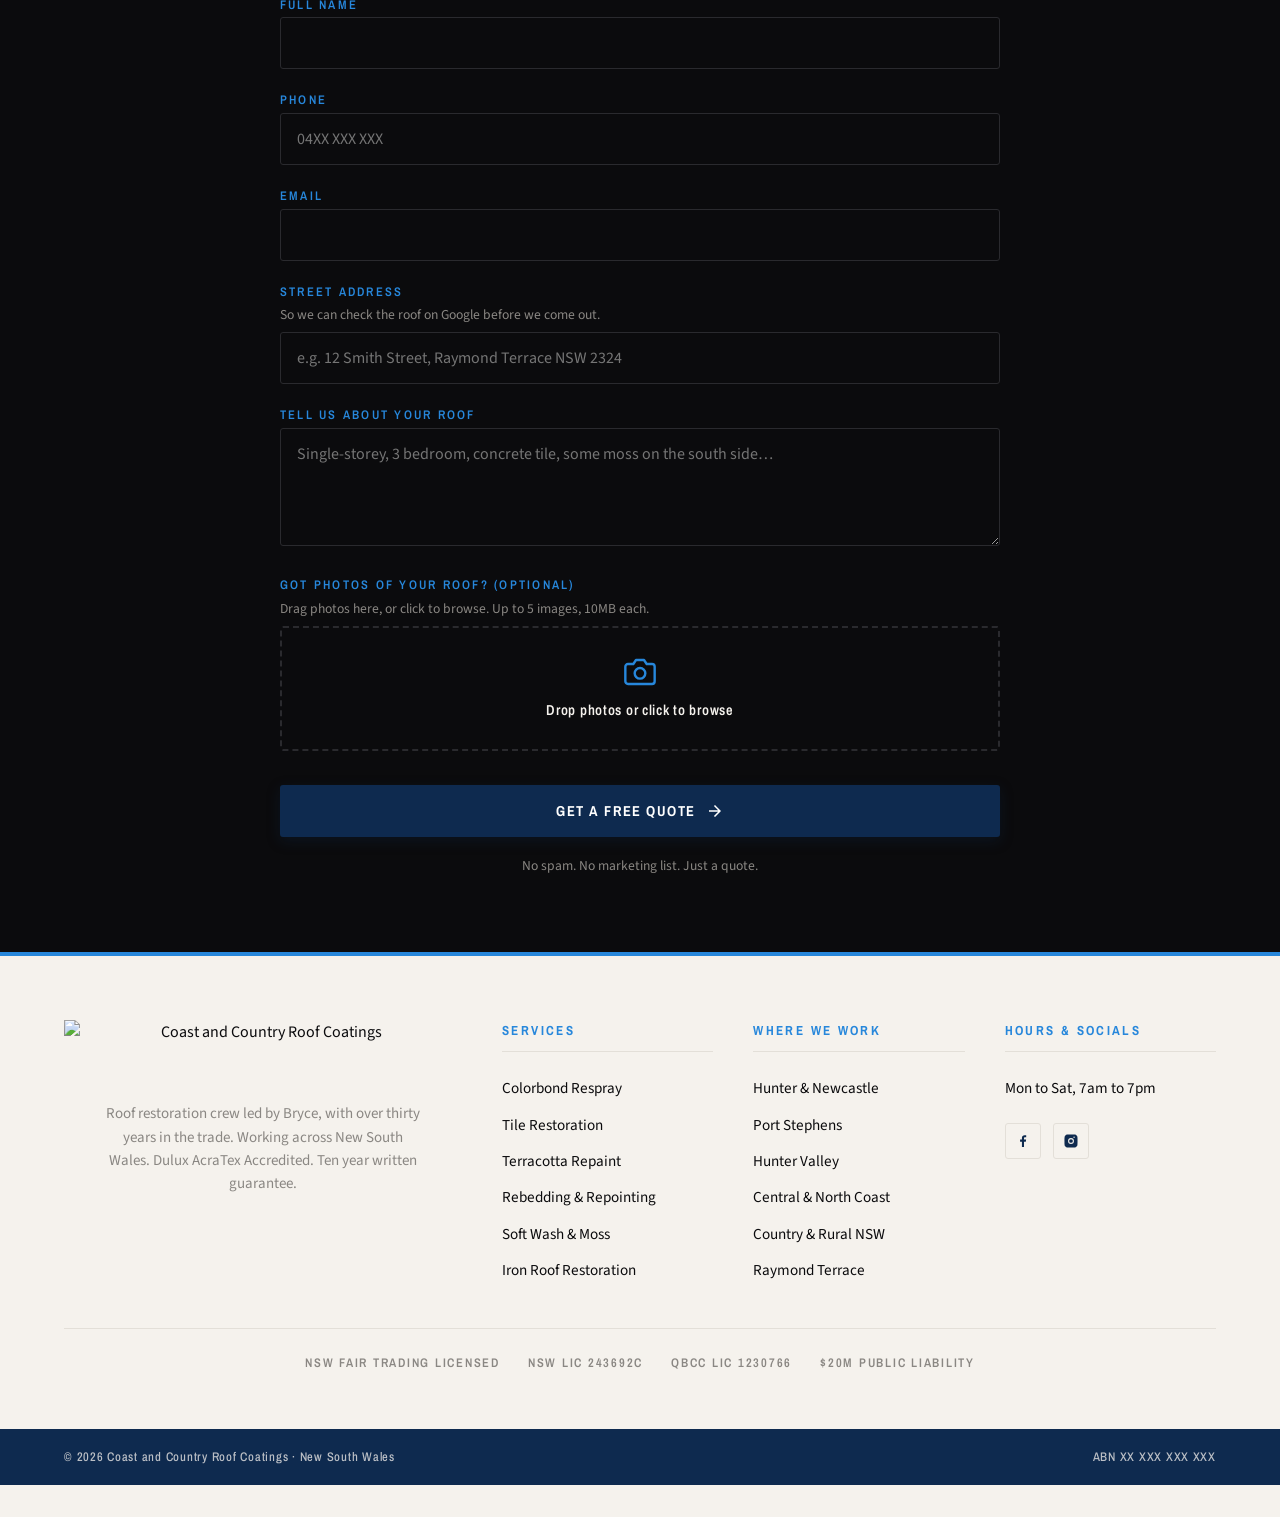
==== commit 3fd3937b: "19" ====
--- a/index.html
+++ b/index.html
@@ -189,14 +189,15 @@
 
 <!-- 4. HERO -->
 <section class="hero" data-hero>
-  <picture>
-    <source media="(max-width: 720px)"
-            srcset="images/hero_image_mobile.PNG">
-    <img class="hero-bg"
-         src="images/hero_image_desktop.PNG"
-         alt=""
-         aria-hidden="true">
-  </picture>
+  <img class="hero-bg-desktop"
+       src="images/hero_image_desktop.PNG"
+       alt=""
+       aria-hidden="true">
+
+  <img class="hero-bg-mobile"
+       src="images/hero_image_mobile.PNG"
+       alt=""
+       aria-hidden="true">
   <div class="hero-content" data-hero-content>
     <div class="hero-top">
       <p class="hero-eyebrow">DULUX ACCREDITED &middot; 30 YEARS &middot; NEW SOUTH WALES</p>
--- a/css/main.css
+++ b/css/main.css
@@ -369,7 +369,8 @@
   background: var(--ink);
 }
 
-.hero-bg {
+/* DESKTOP HERO IMAGE — full-bleed cover */
+.hero-bg-desktop {
   position: absolute;
   inset: 0;
   width: 100%;
@@ -377,6 +378,12 @@
   object-fit: cover;
   object-position: center center;
   z-index: 0;
+  display: block;
+}
+
+/* MOBILE HERO IMAGE — hidden by default, swapped in below 720px */
+.hero-bg-mobile {
+  display: none;
 }
 
 .hero-content {
@@ -576,20 +583,27 @@
 /* ===== MOBILE HERO (≤720px) — text in UPPER PORTION ===== */
 @media (max-width: 720px) {
   .hero {
+    position: relative;
+    display: block;
+    height: auto;
     min-height: 0;
-    height: auto;
-    display: flex;
-    align-items: flex-start;   /* TOP-anchored, not centered */
-    justify-content: center;
-    padding: 56px 20px 0;      /* image sets bottom edge */
-  }
-
-  /* Image renders natively — no crop, no scale. The pre-cropped
-     hero_image_mobile.PNG provides its own framing. */
-  .hero-bg {
+    padding-top: 0;
+    padding-bottom: 0;
+    overflow: hidden;
+  }
+
+  /* Hide desktop image on mobile */
+  .hero-bg-desktop { display: none; }
+
+  /* Mobile image at NATURAL dimensions — no cropping, ever */
+  .hero-bg-mobile {
+    display: block;
+    position: relative;
     width: 100%;
     height: auto;
-    display: block;
+    z-index: 0;
+    margin: 0;
+    padding: 0;
   }
 
   /* Strong top-half gradient so the eyebrow + headline + sub
@@ -612,8 +626,14 @@
   }
 
   .hero-content {
+    position: absolute;
+    top: 56px;
+    left: 0;
+    right: 0;
+    z-index: 2;
+    padding: 0 20px;
+    margin: 0 auto;
     gap: 16px;
-    padding-top: 12px;
     max-width: 340px;
   }
 
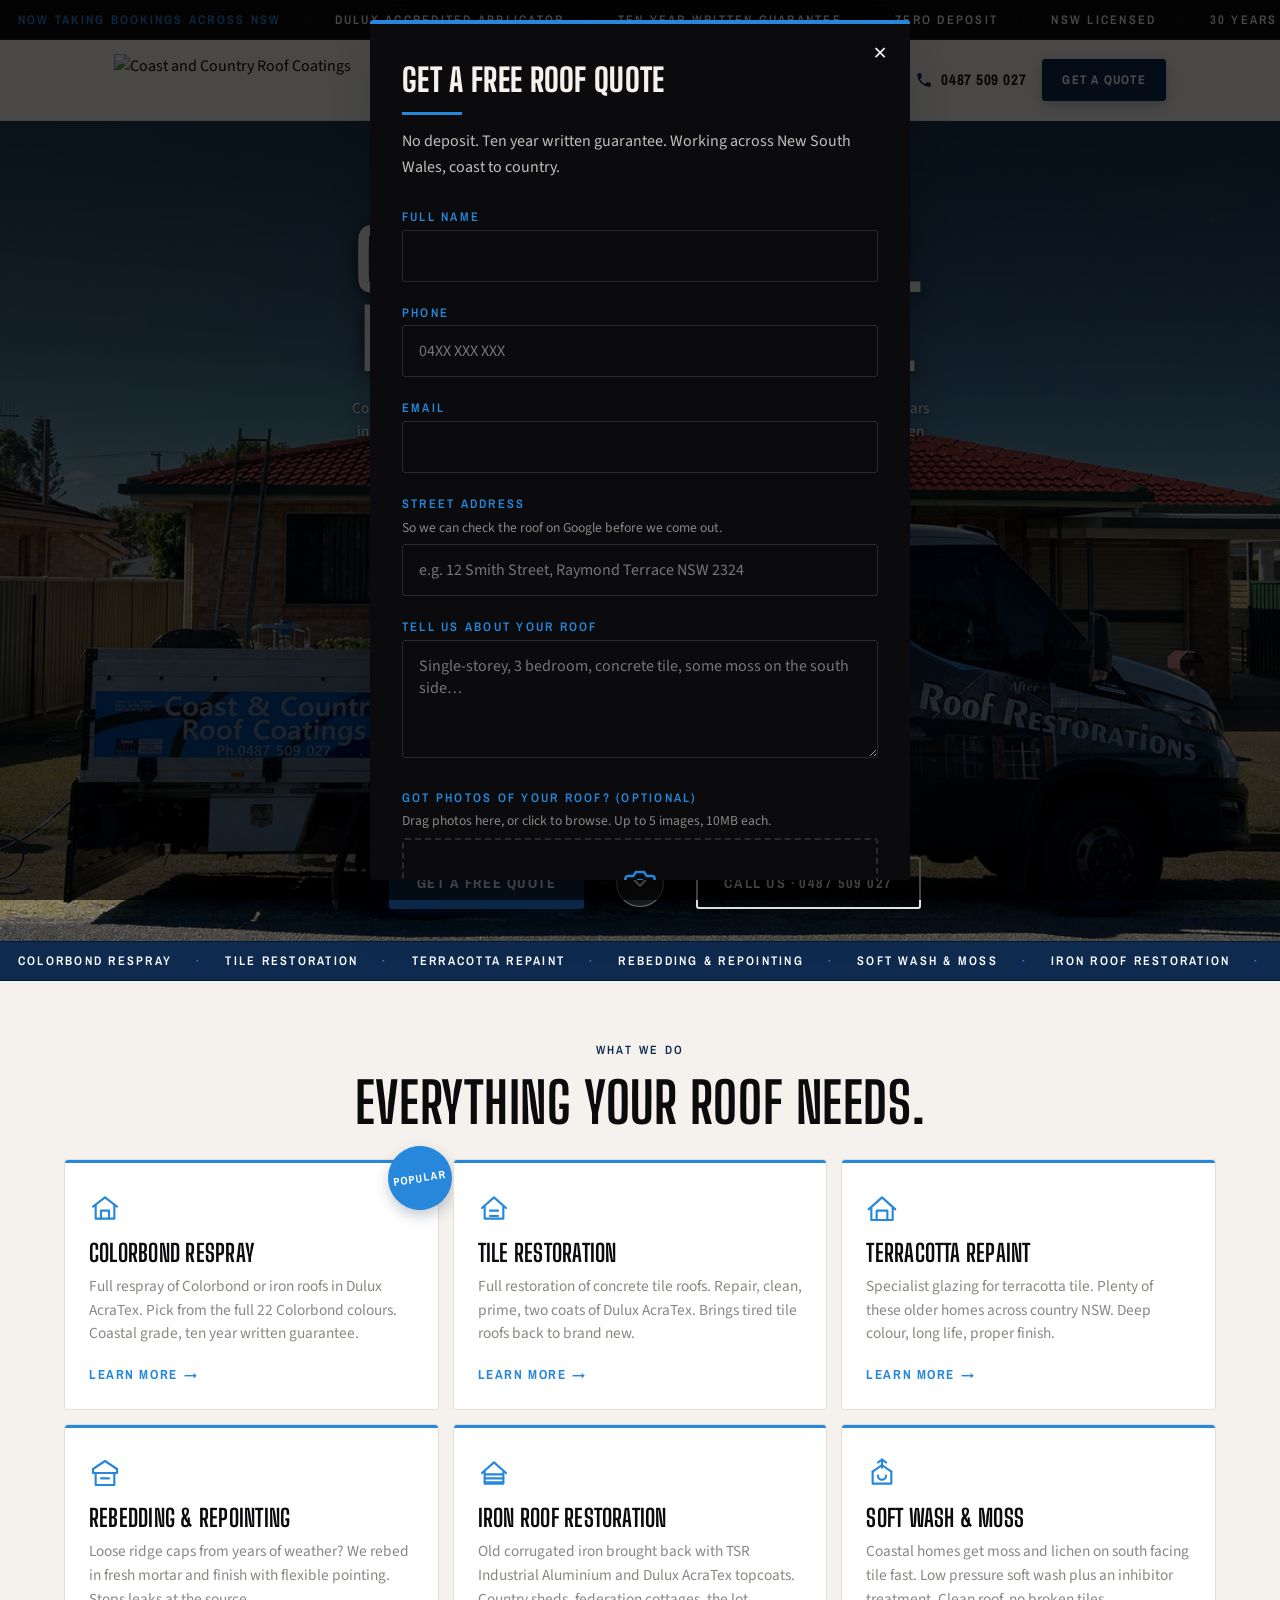
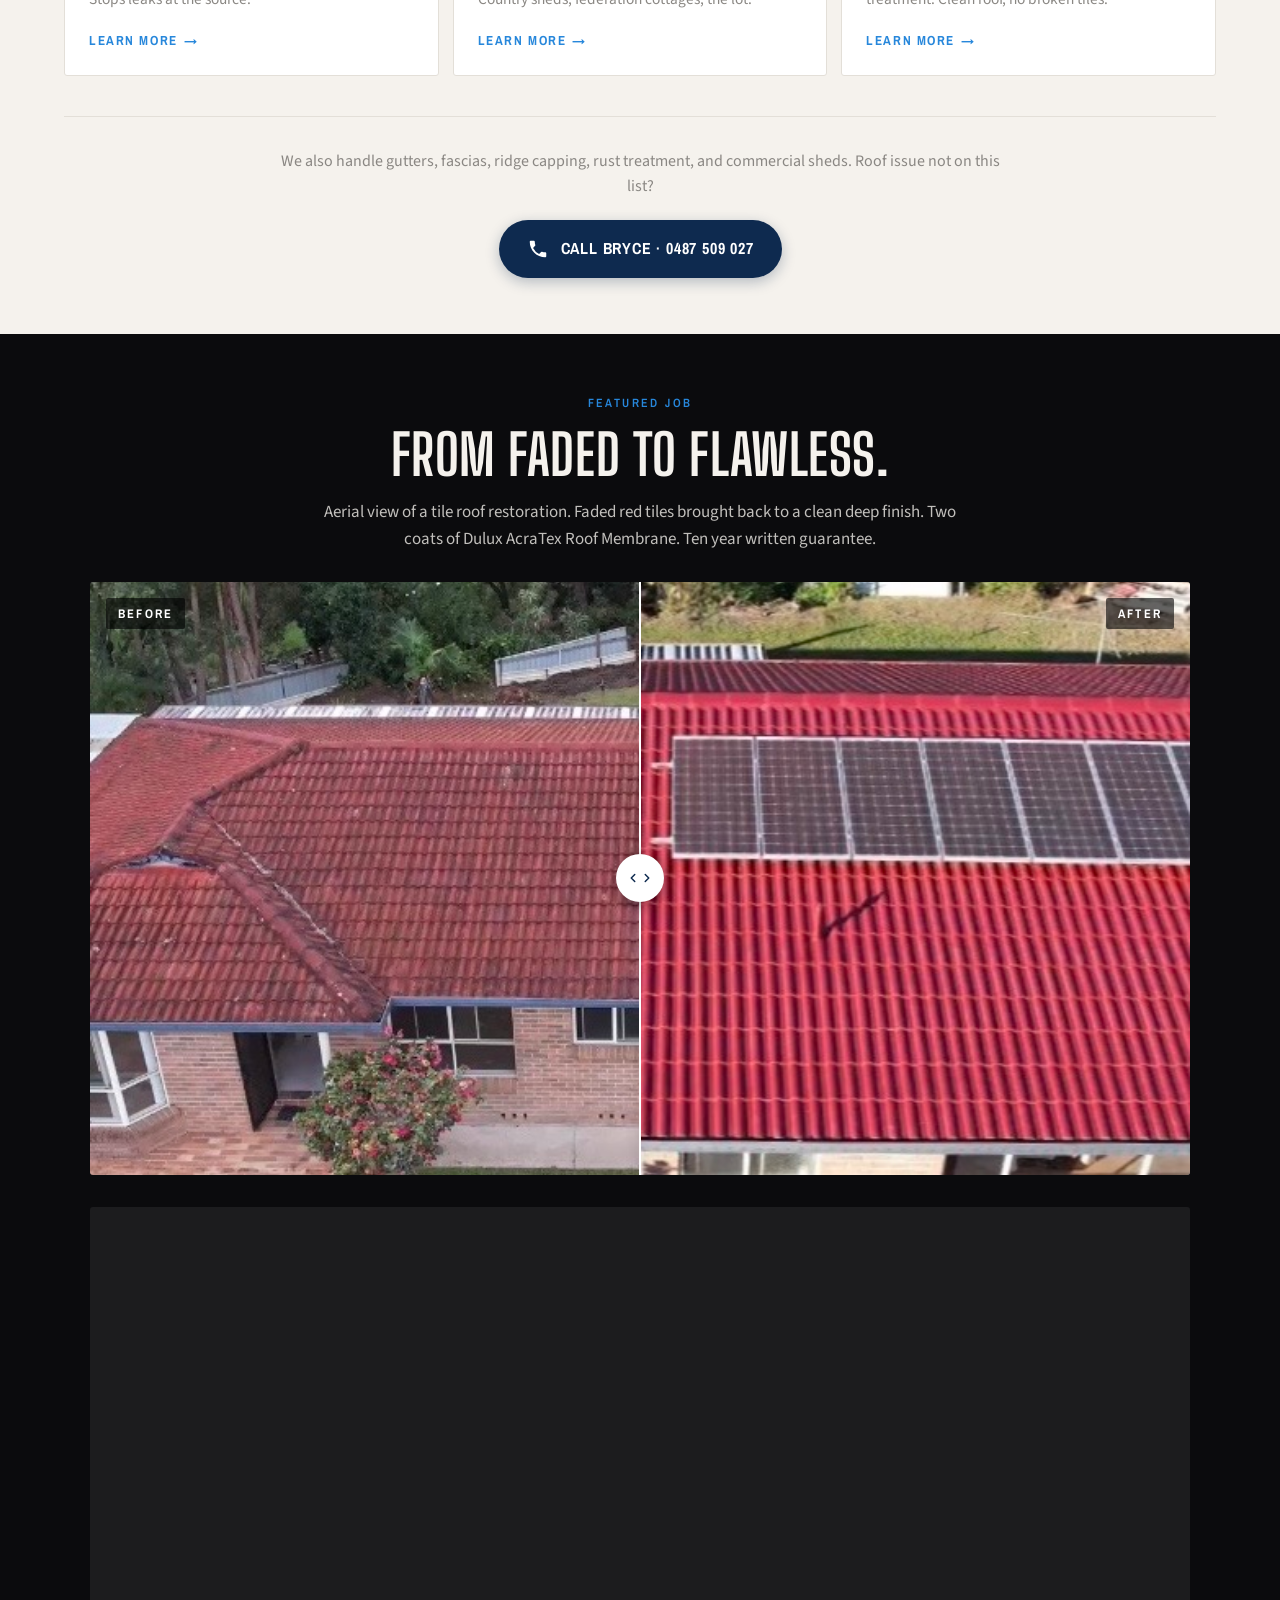
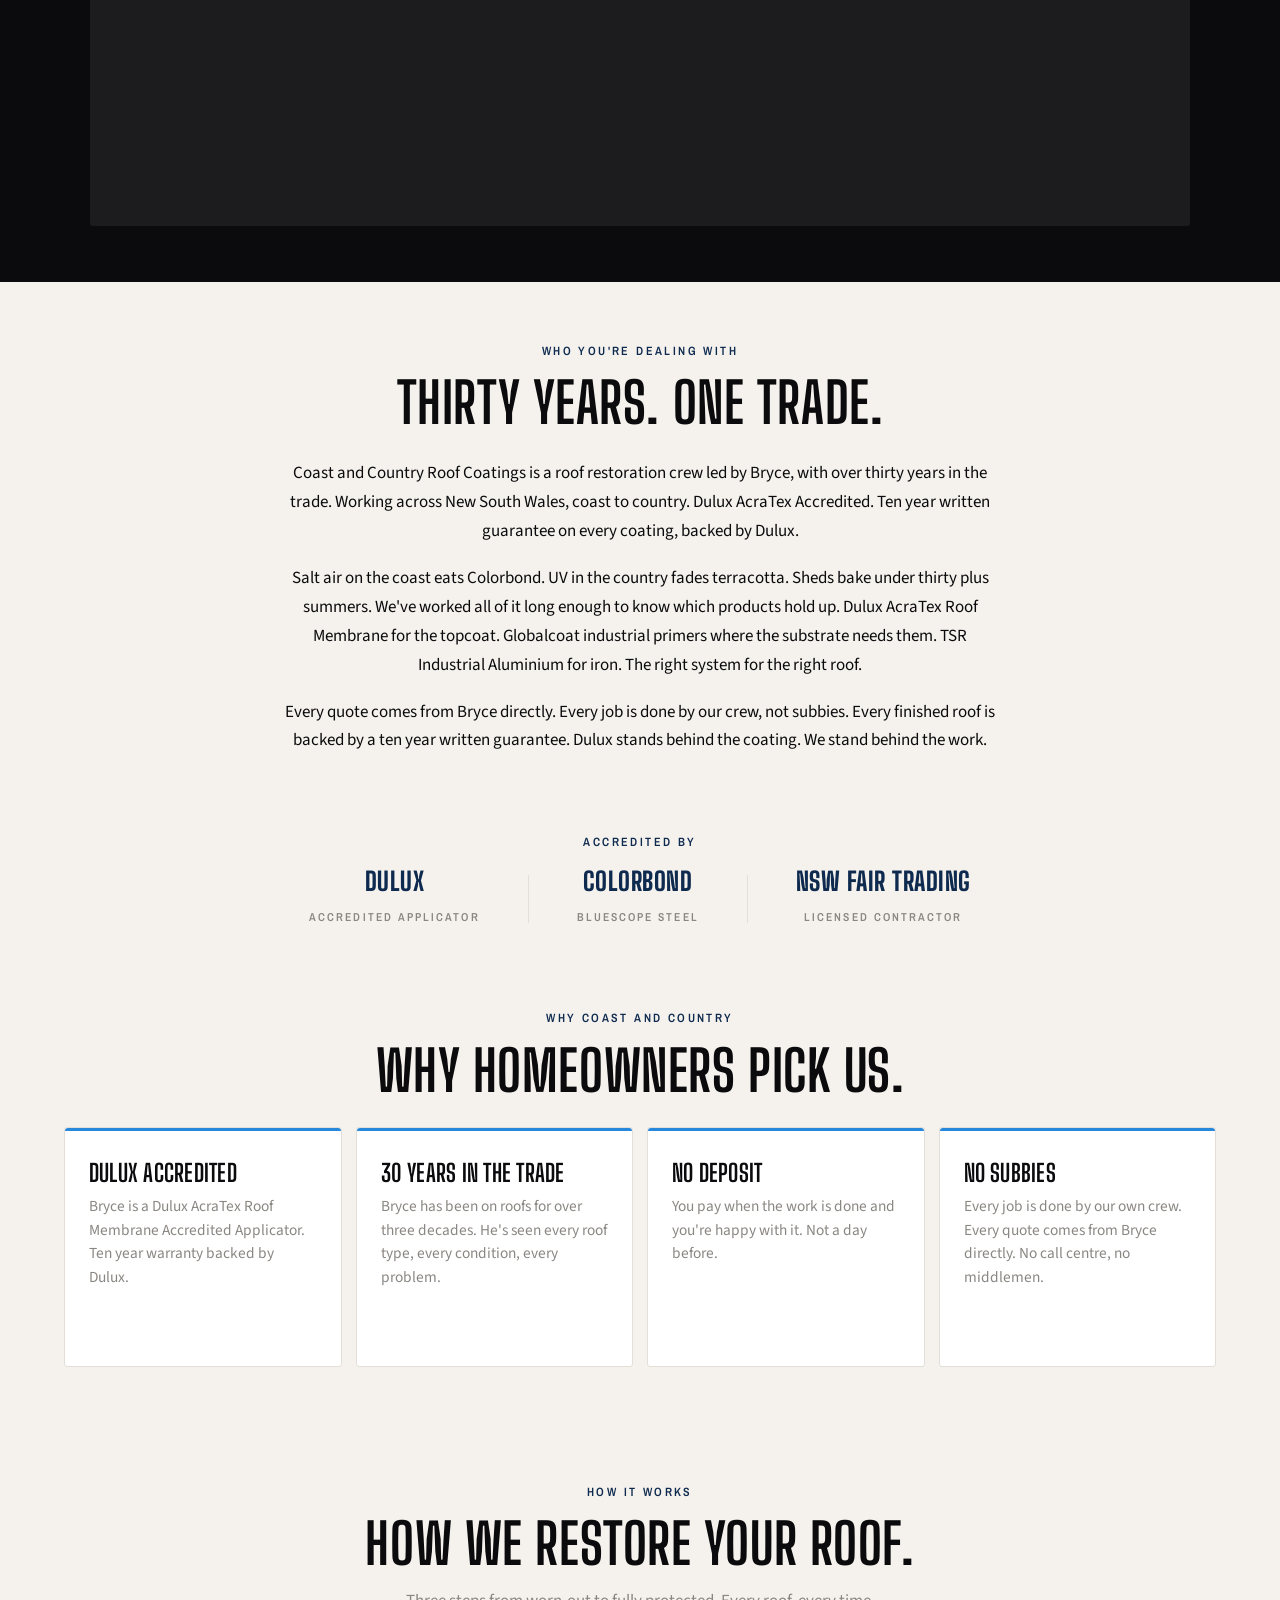
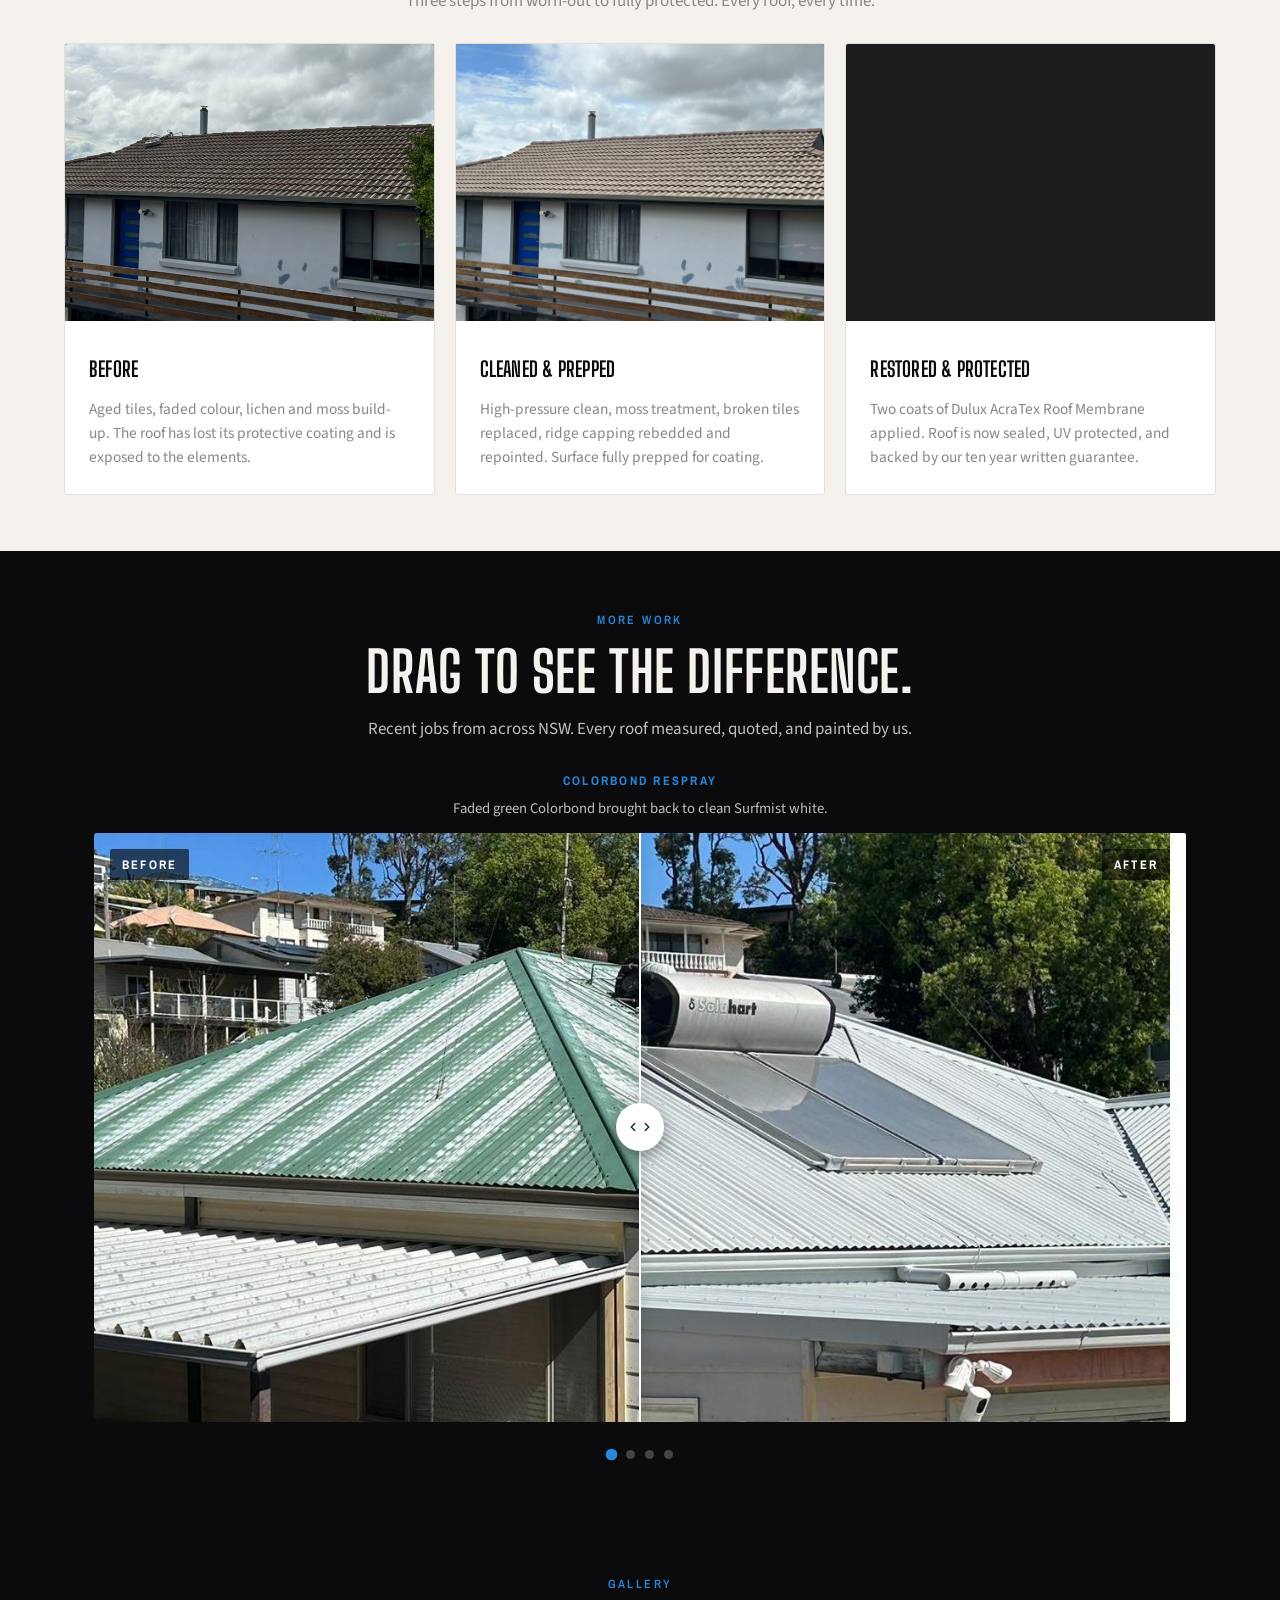
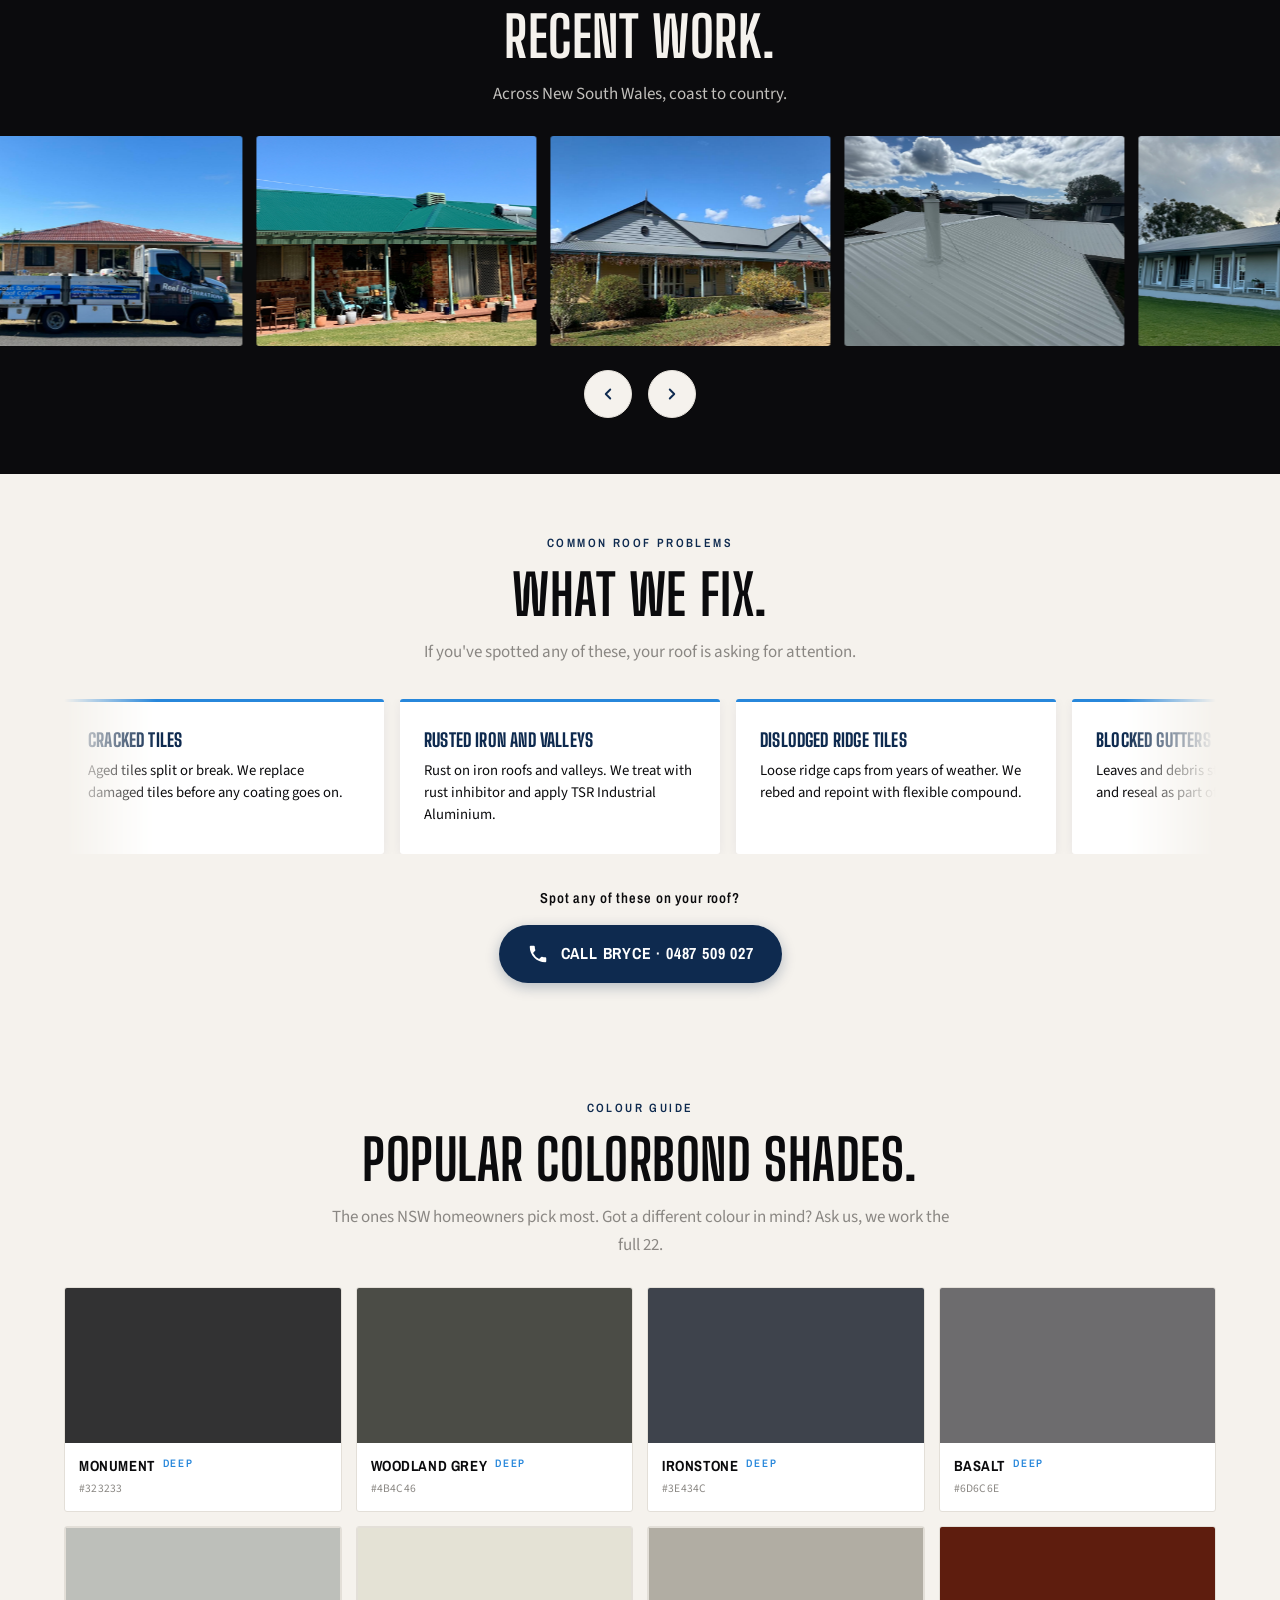
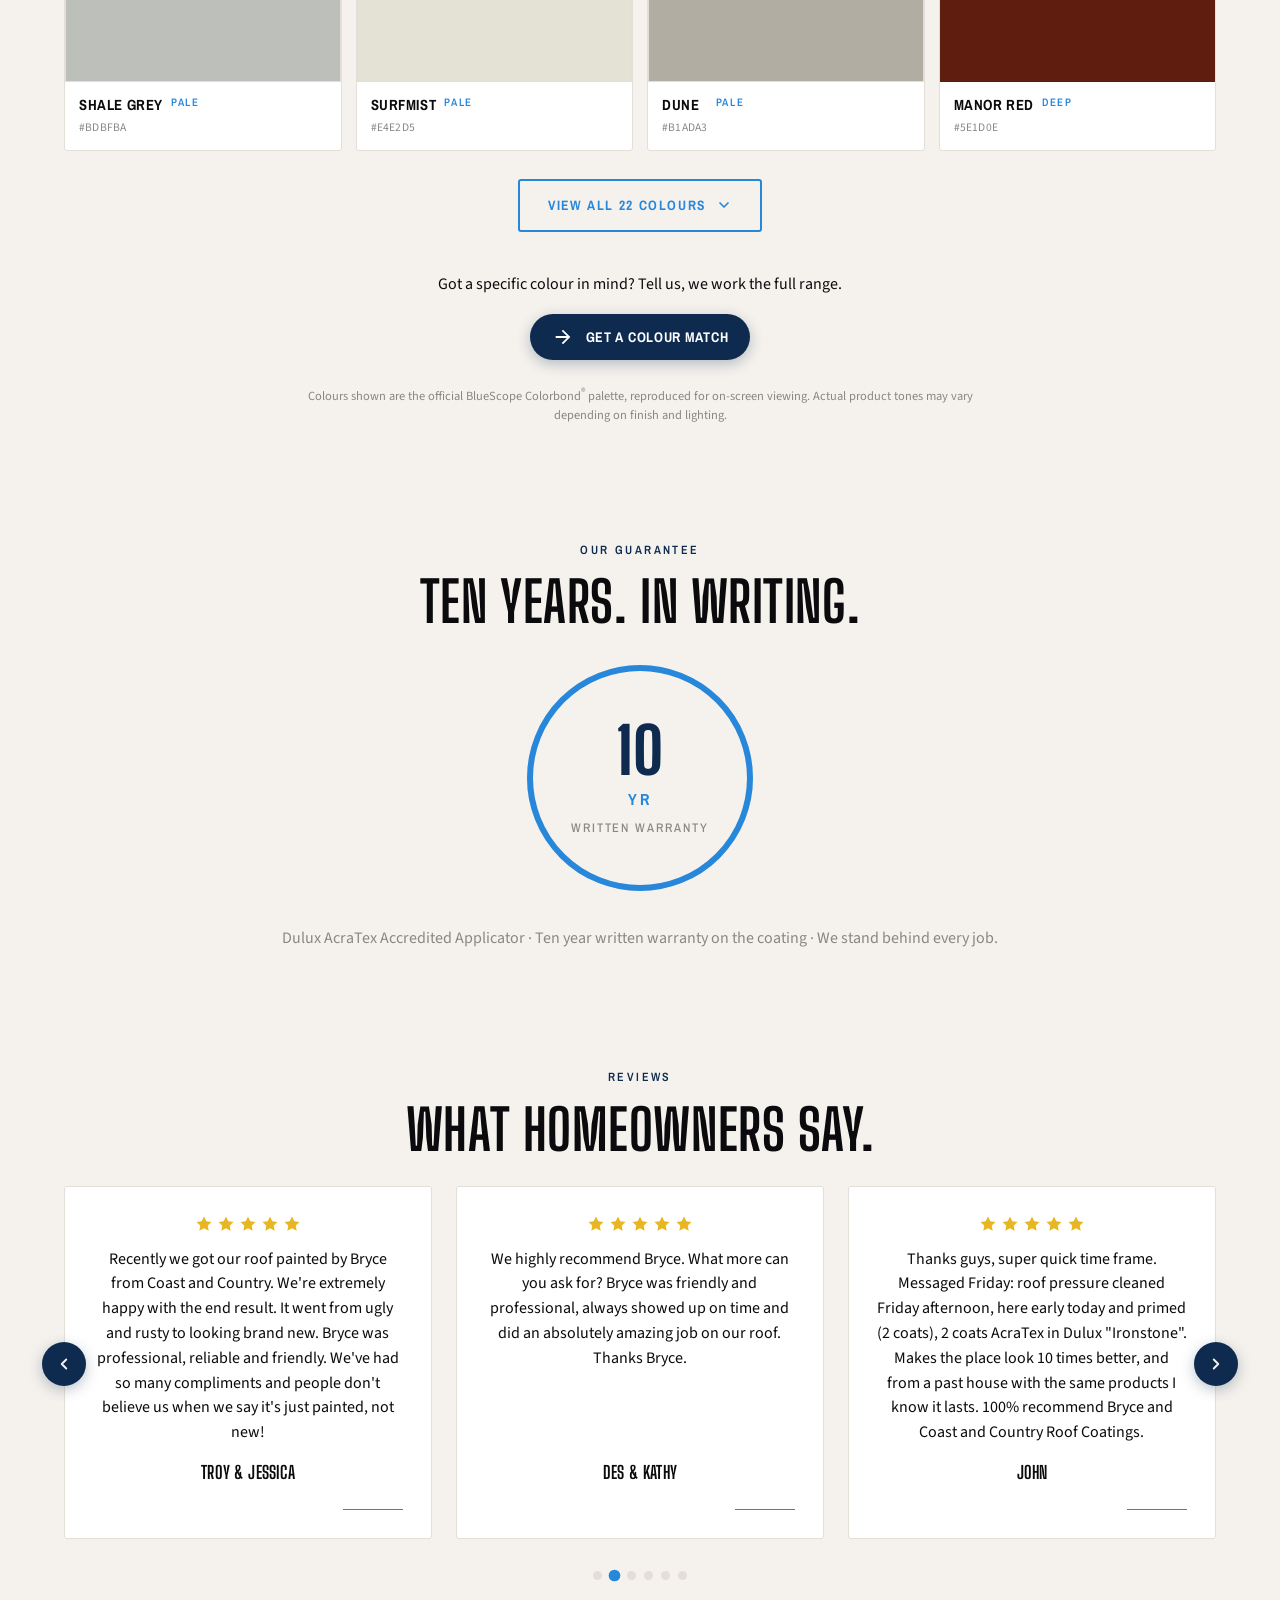
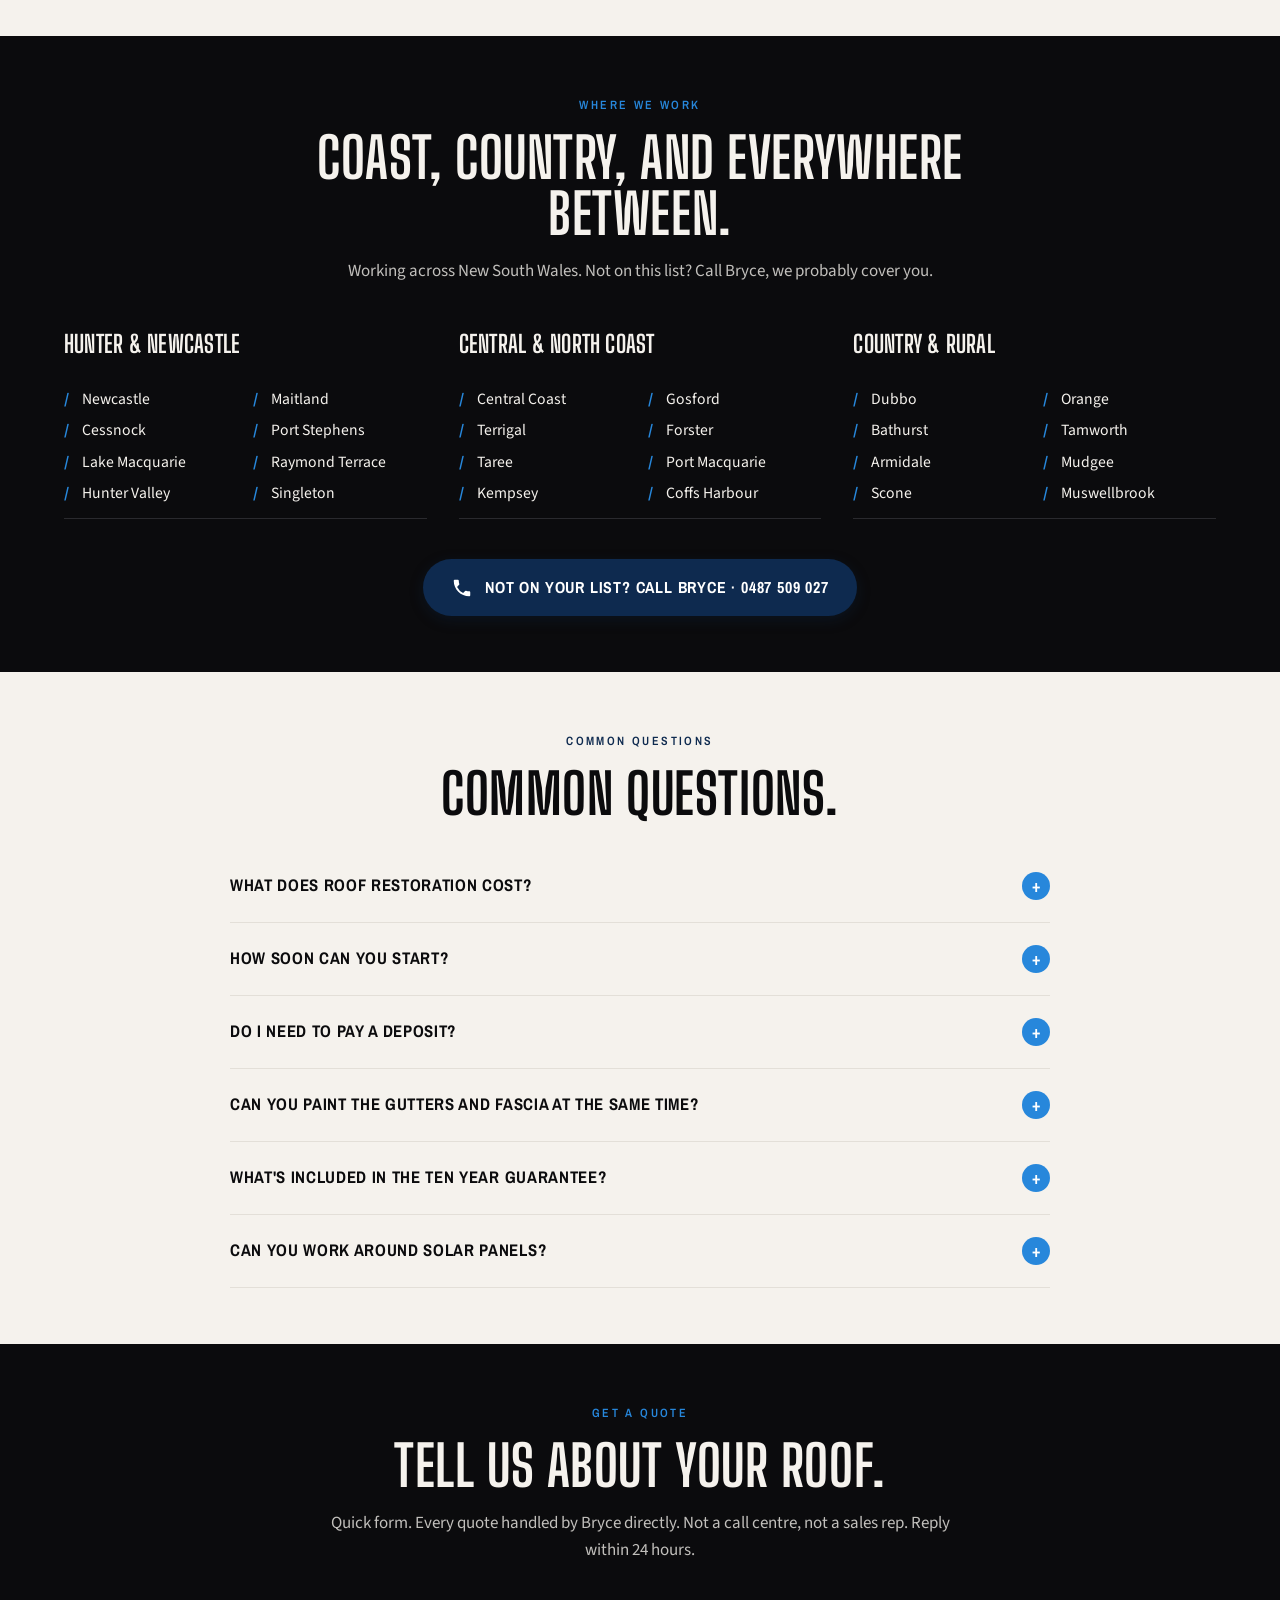
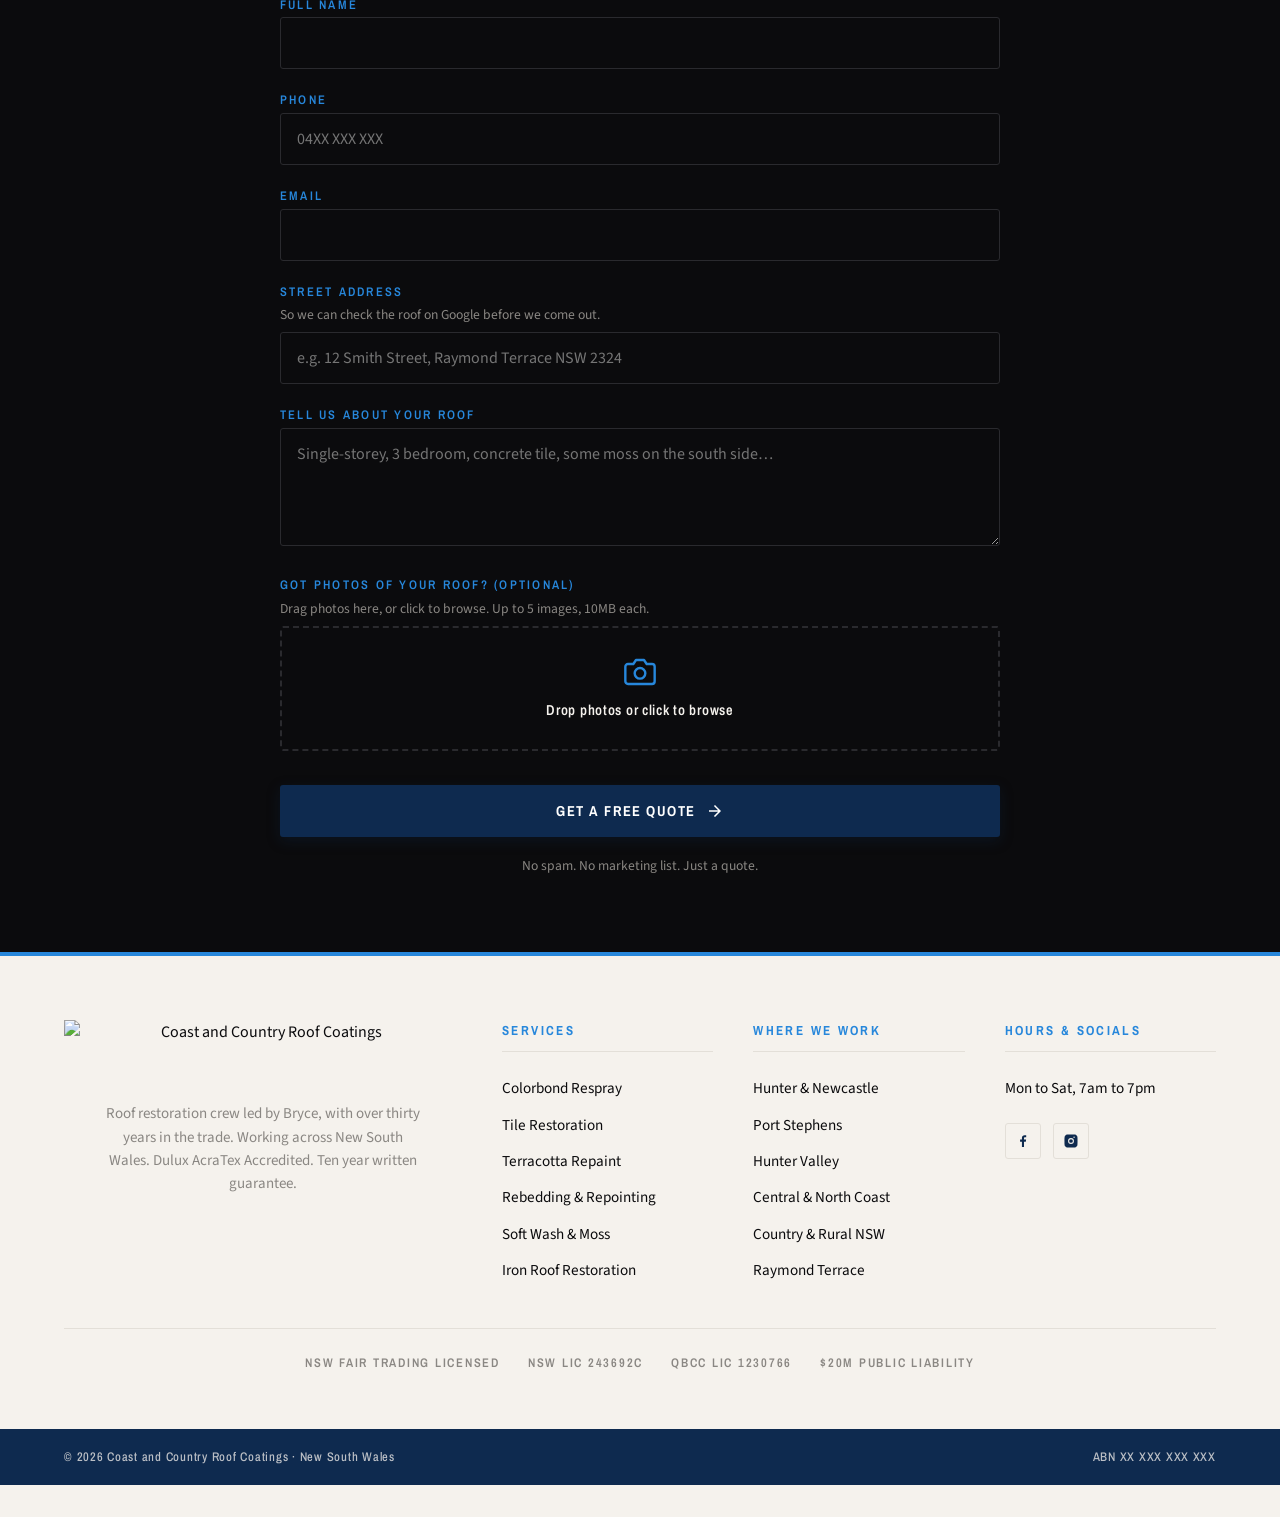
==== commit 544d890a: "20" ====
--- a/index.html
+++ b/index.html
@@ -328,10 +328,10 @@
     </div>
     <div class="ba-slider reveal" role="img" aria-label="Drag to compare before and after">
       <div class="pane before">
-        <img src="images/red_roof_before.jpg" alt="Faded red tile roof before restoration">
+        <img src="images/drone-red-before.jpg" alt="Aerial view of faded red tile roof before restoration">
       </div>
       <div class="pane after">
-        <img src="images/red_roof_after.jpg" alt="Restored deep red tile roof after coating">
+        <img src="images/drone-red-after.jpg" alt="Aerial view of restored deep red tile roof after coating">
       </div>
       <span class="ba-label ba-label-before">Before</span>
       <span class="ba-label ba-label-after">After</span>
--- a/css/main.css
+++ b/css/main.css
@@ -583,12 +583,13 @@
 /* ===== MOBILE HERO (≤720px) — text in UPPER PORTION ===== */
 @media (max-width: 720px) {
   .hero {
+    height: auto !important;
+    min-height: 0 !important;
+    padding: 0 !important;
+    margin: 0 !important;
+    display: block !important;
+    background: transparent !important;
     position: relative;
-    display: block;
-    height: auto;
-    min-height: 0;
-    padding-top: 0;
-    padding-bottom: 0;
     overflow: hidden;
   }
 
@@ -597,13 +598,16 @@
 
   /* Mobile image at NATURAL dimensions — no cropping, ever */
   .hero-bg-mobile {
-    display: block;
-    position: relative;
-    width: 100%;
-    height: auto;
-    z-index: 0;
-    margin: 0;
-    padding: 0;
+    display: block !important;
+    width: 100% !important;
+    height: auto !important;
+    margin: 0 !important;
+    padding: 0 !important;
+    vertical-align: top !important;
+    position: relative !important;
+    object-fit: unset !important;
+    object-position: unset !important;
+    aspect-ratio: unset !important;
   }
 
   /* Strong top-half gradient so the eyebrow + headline + sub
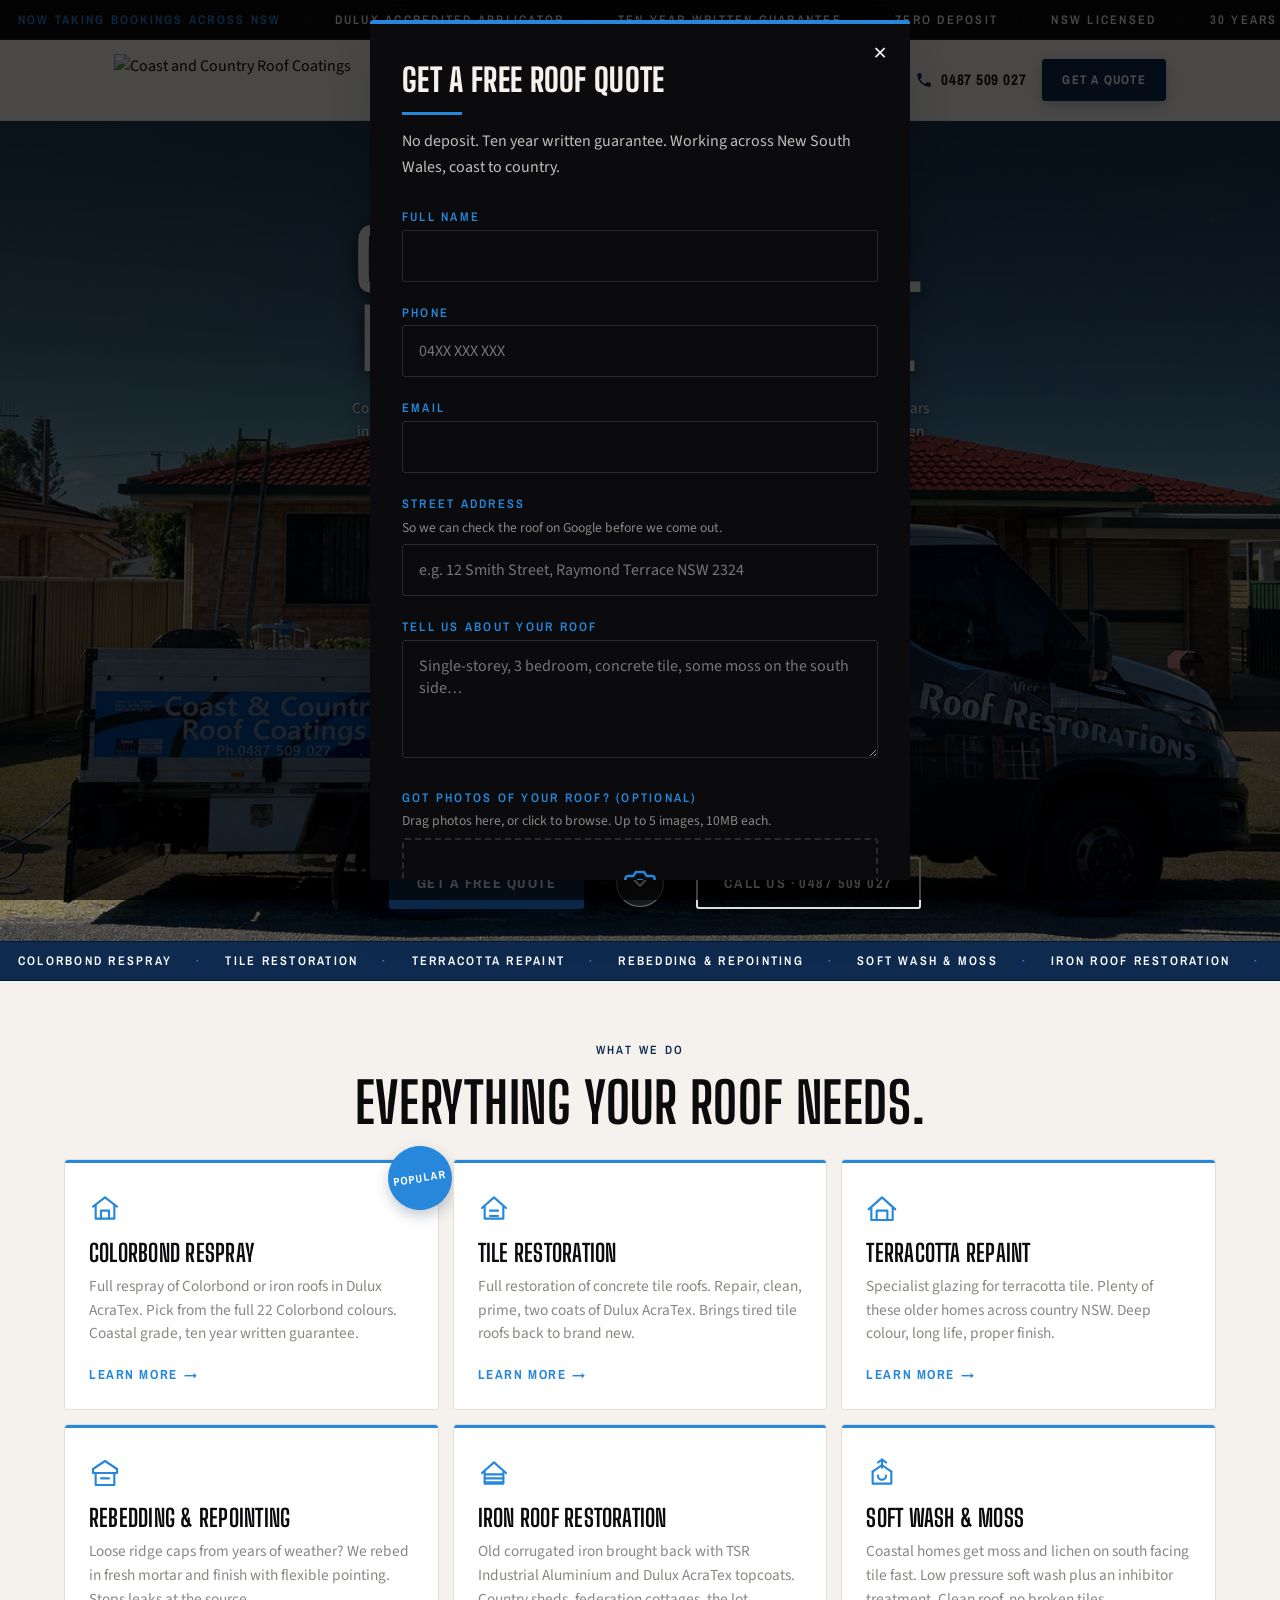
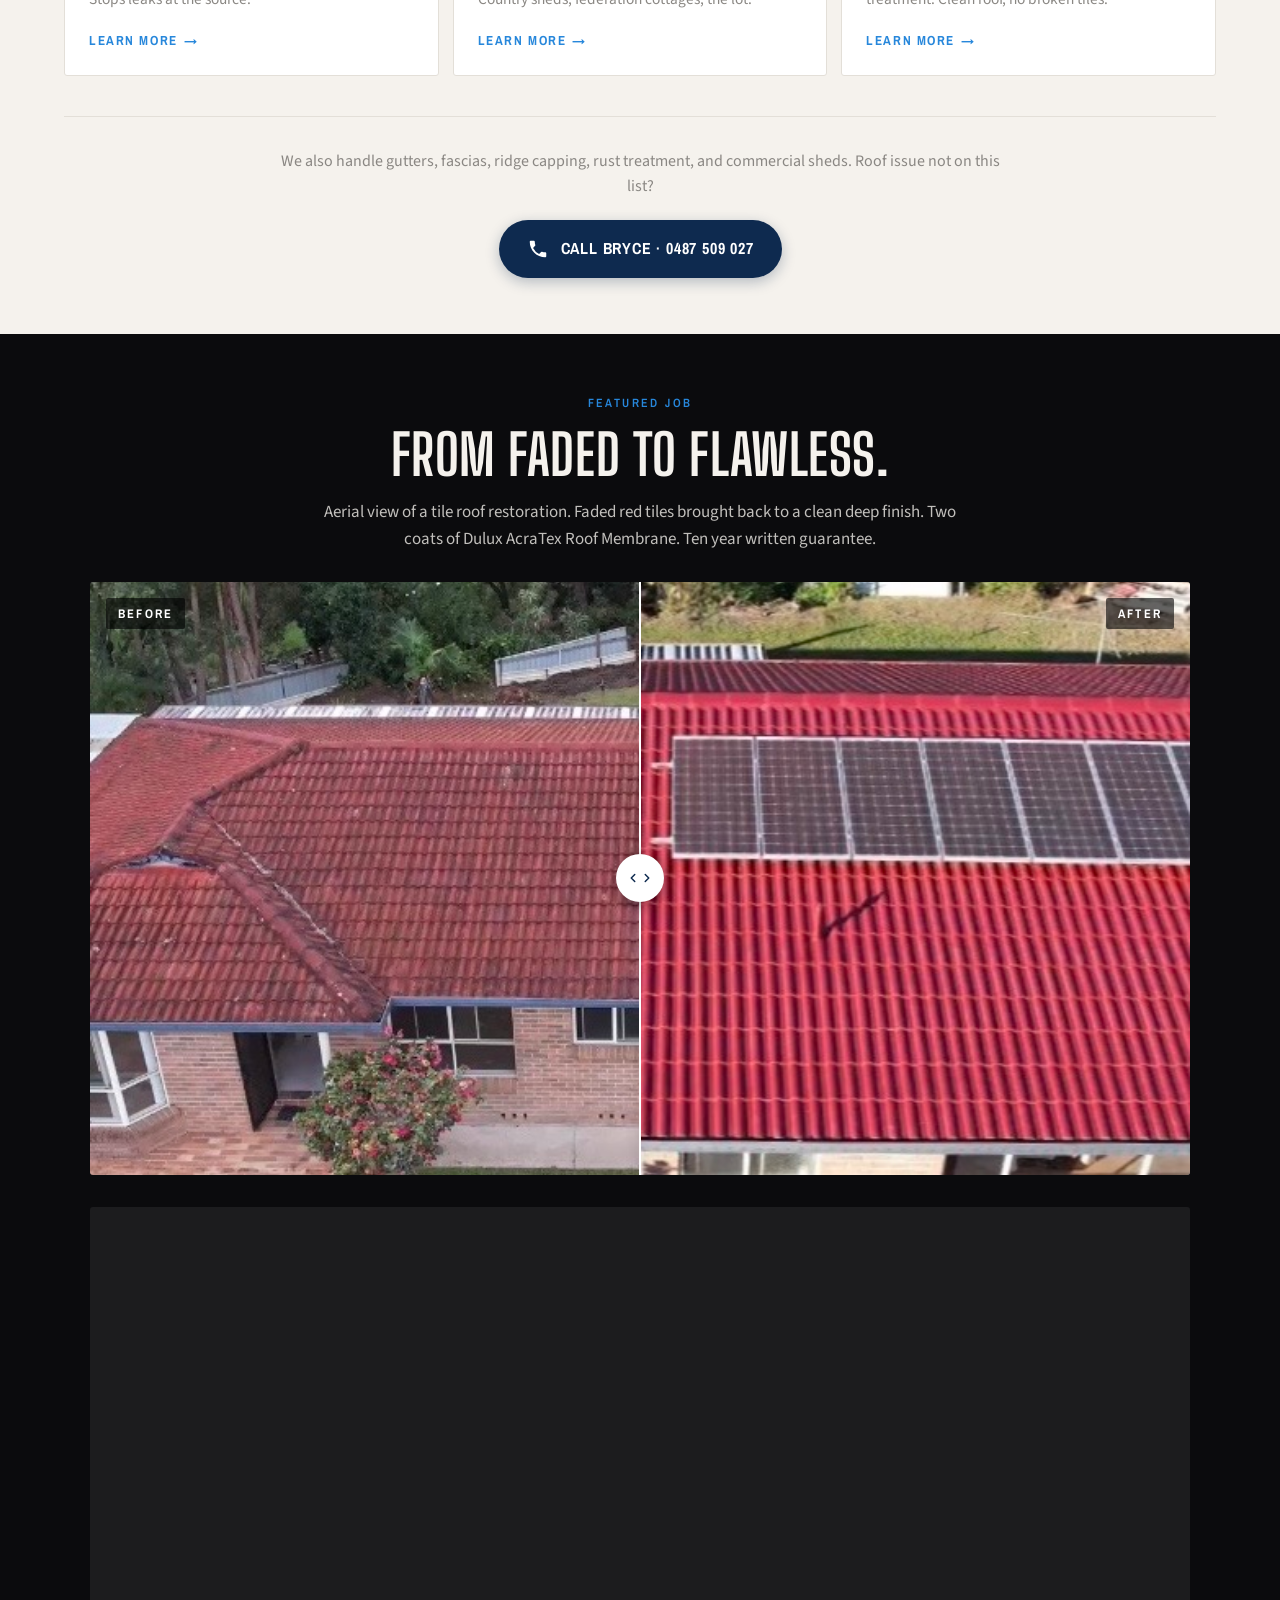
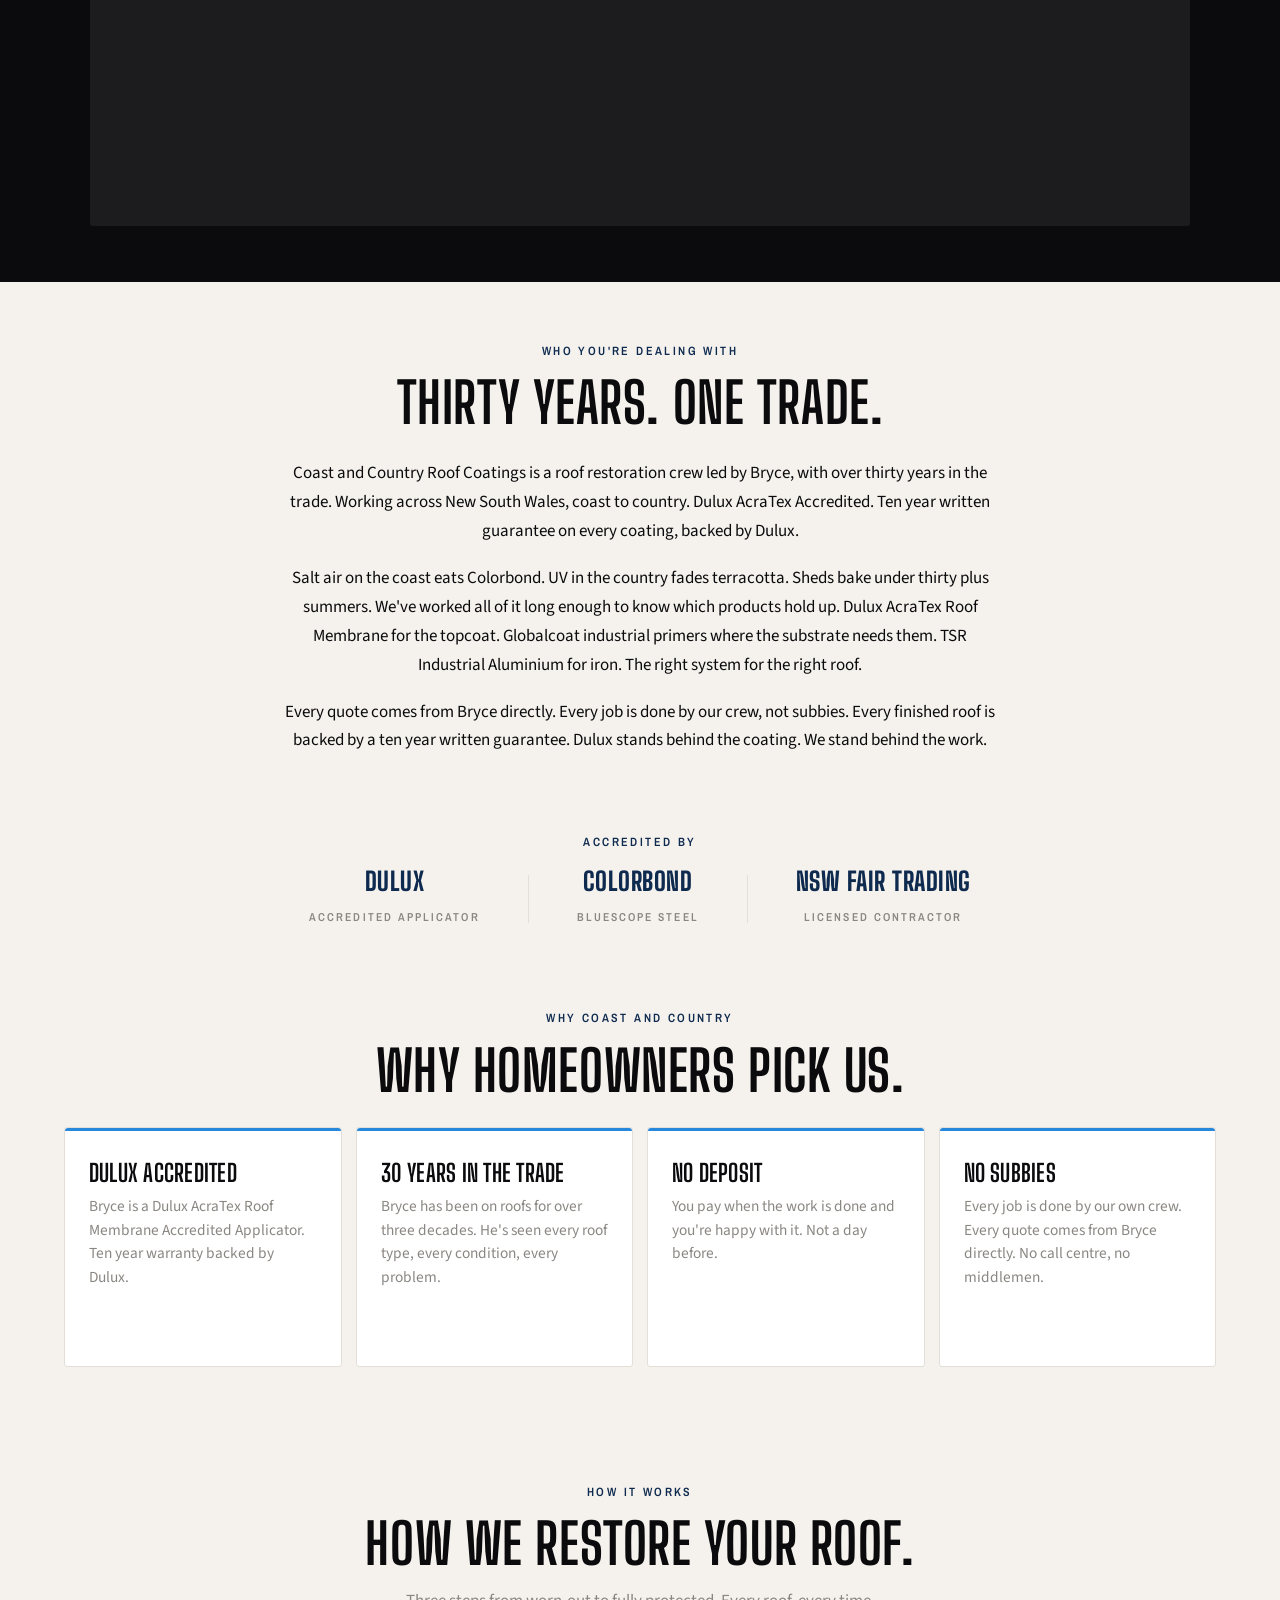
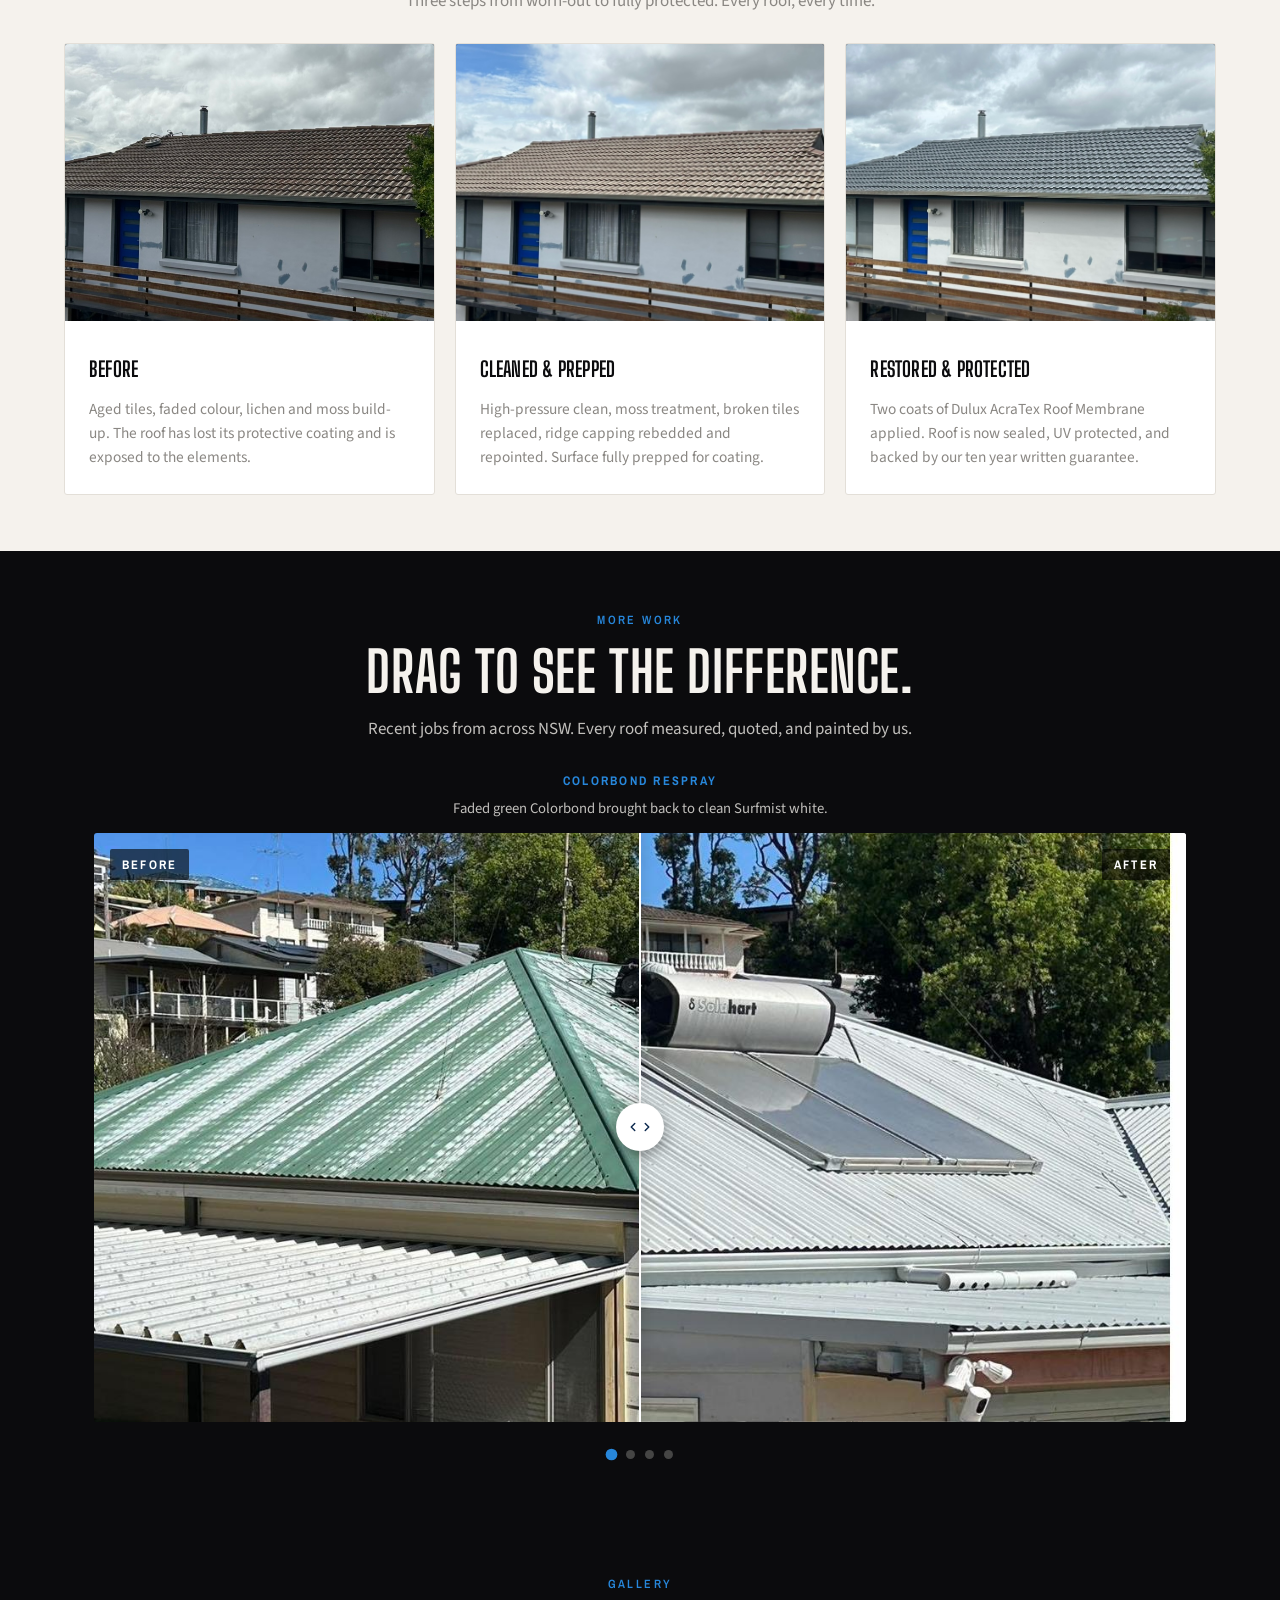
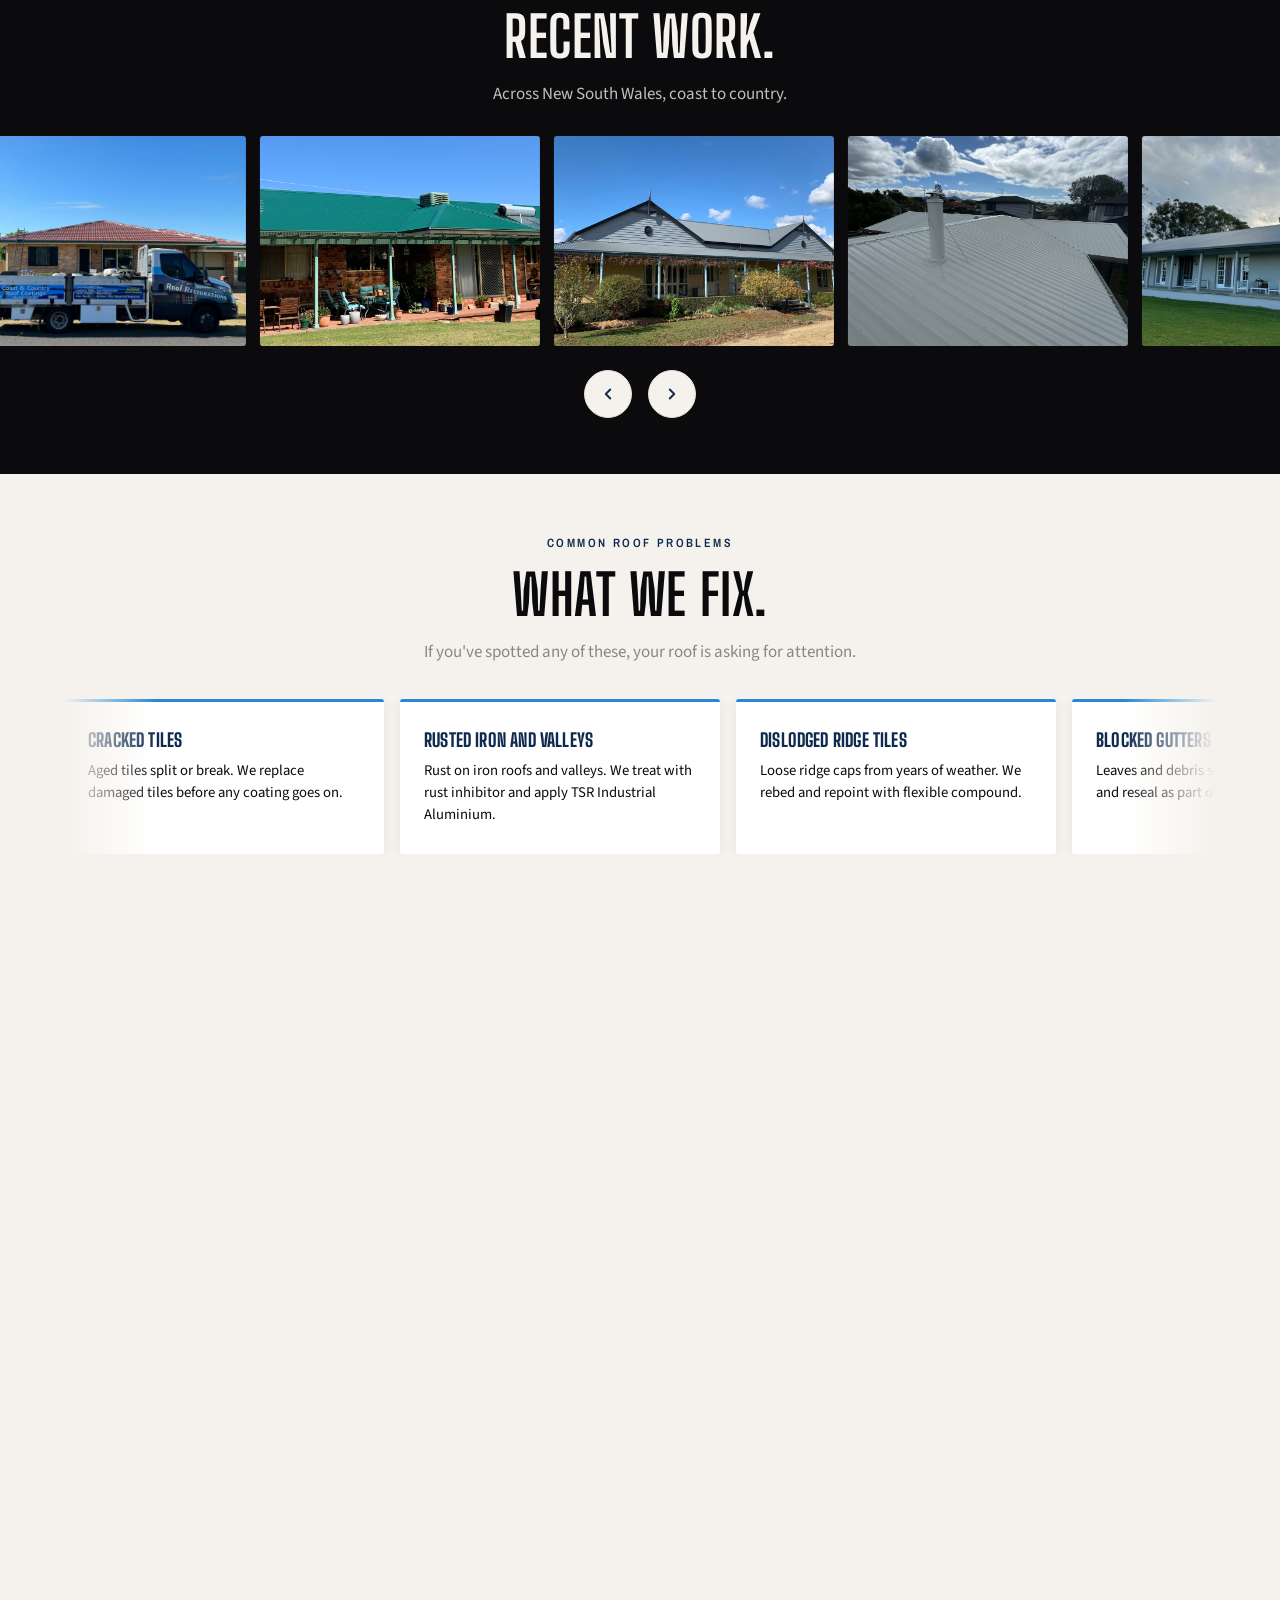
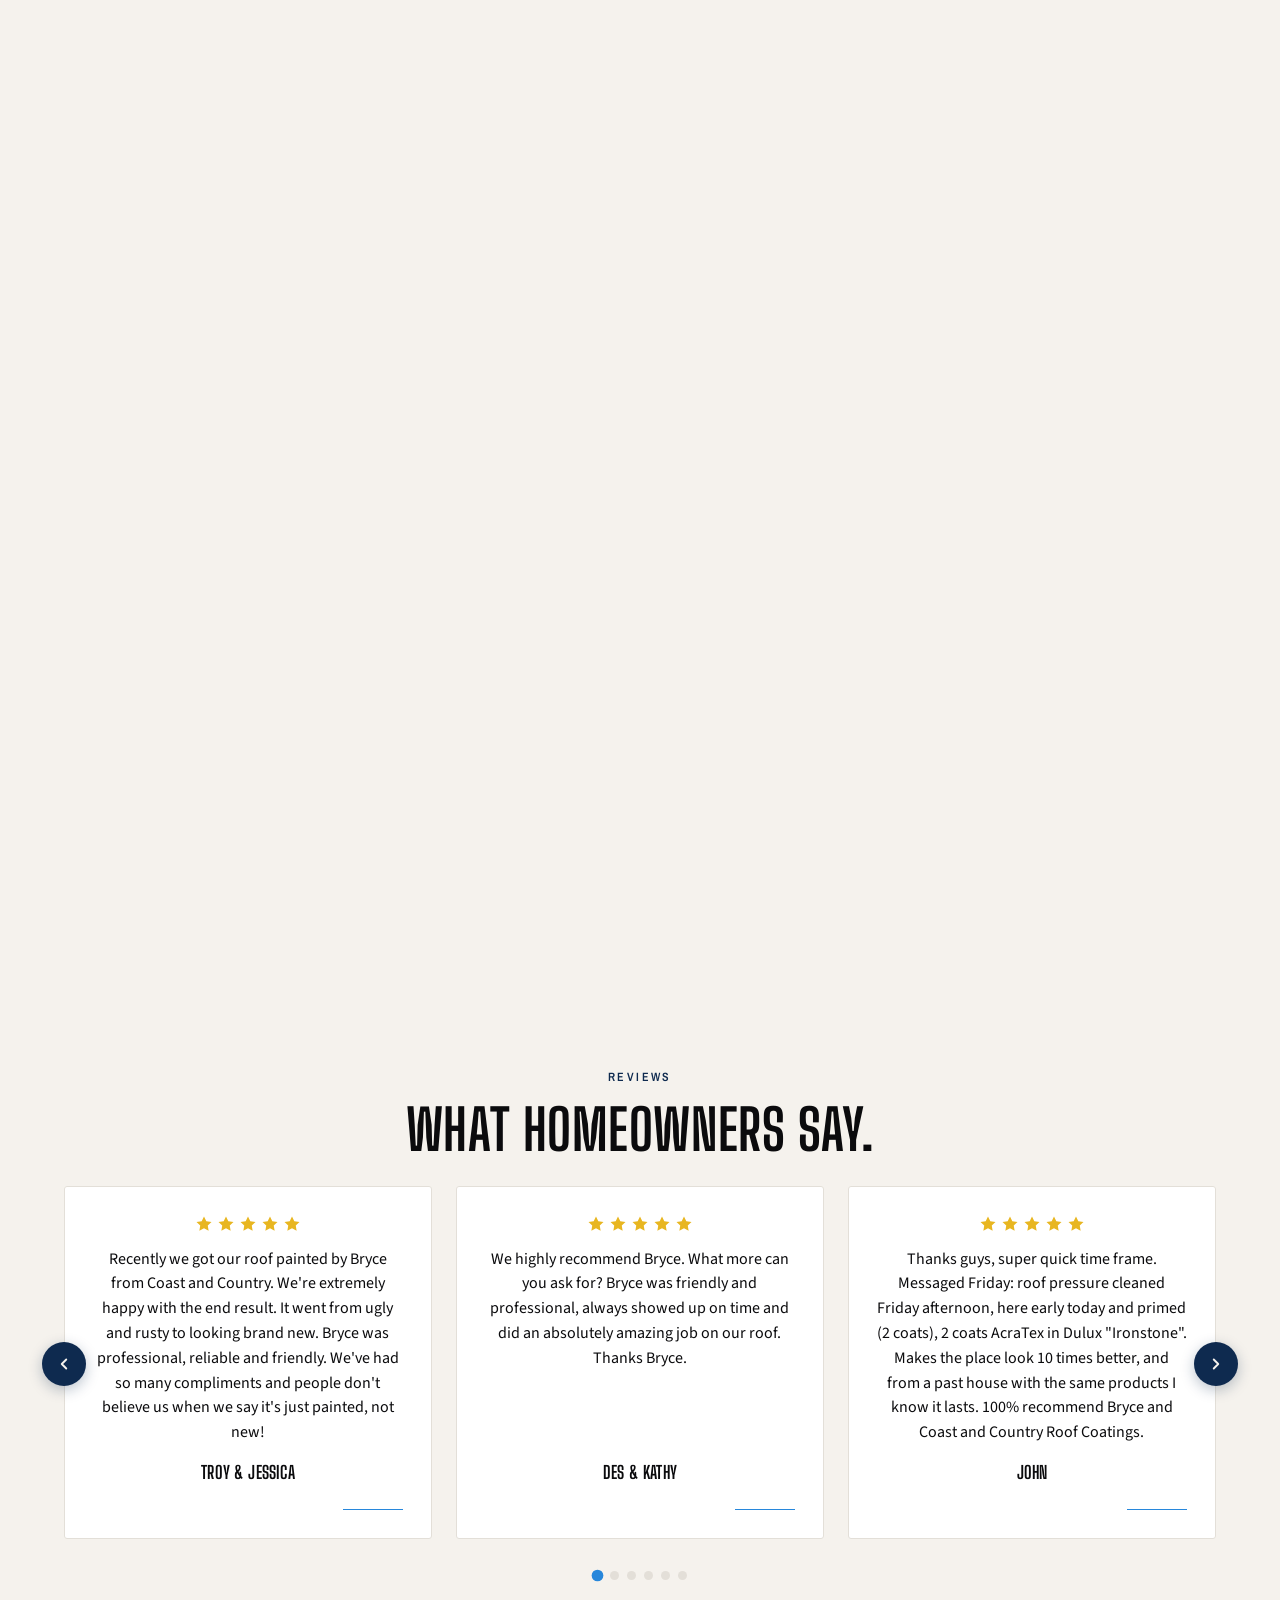
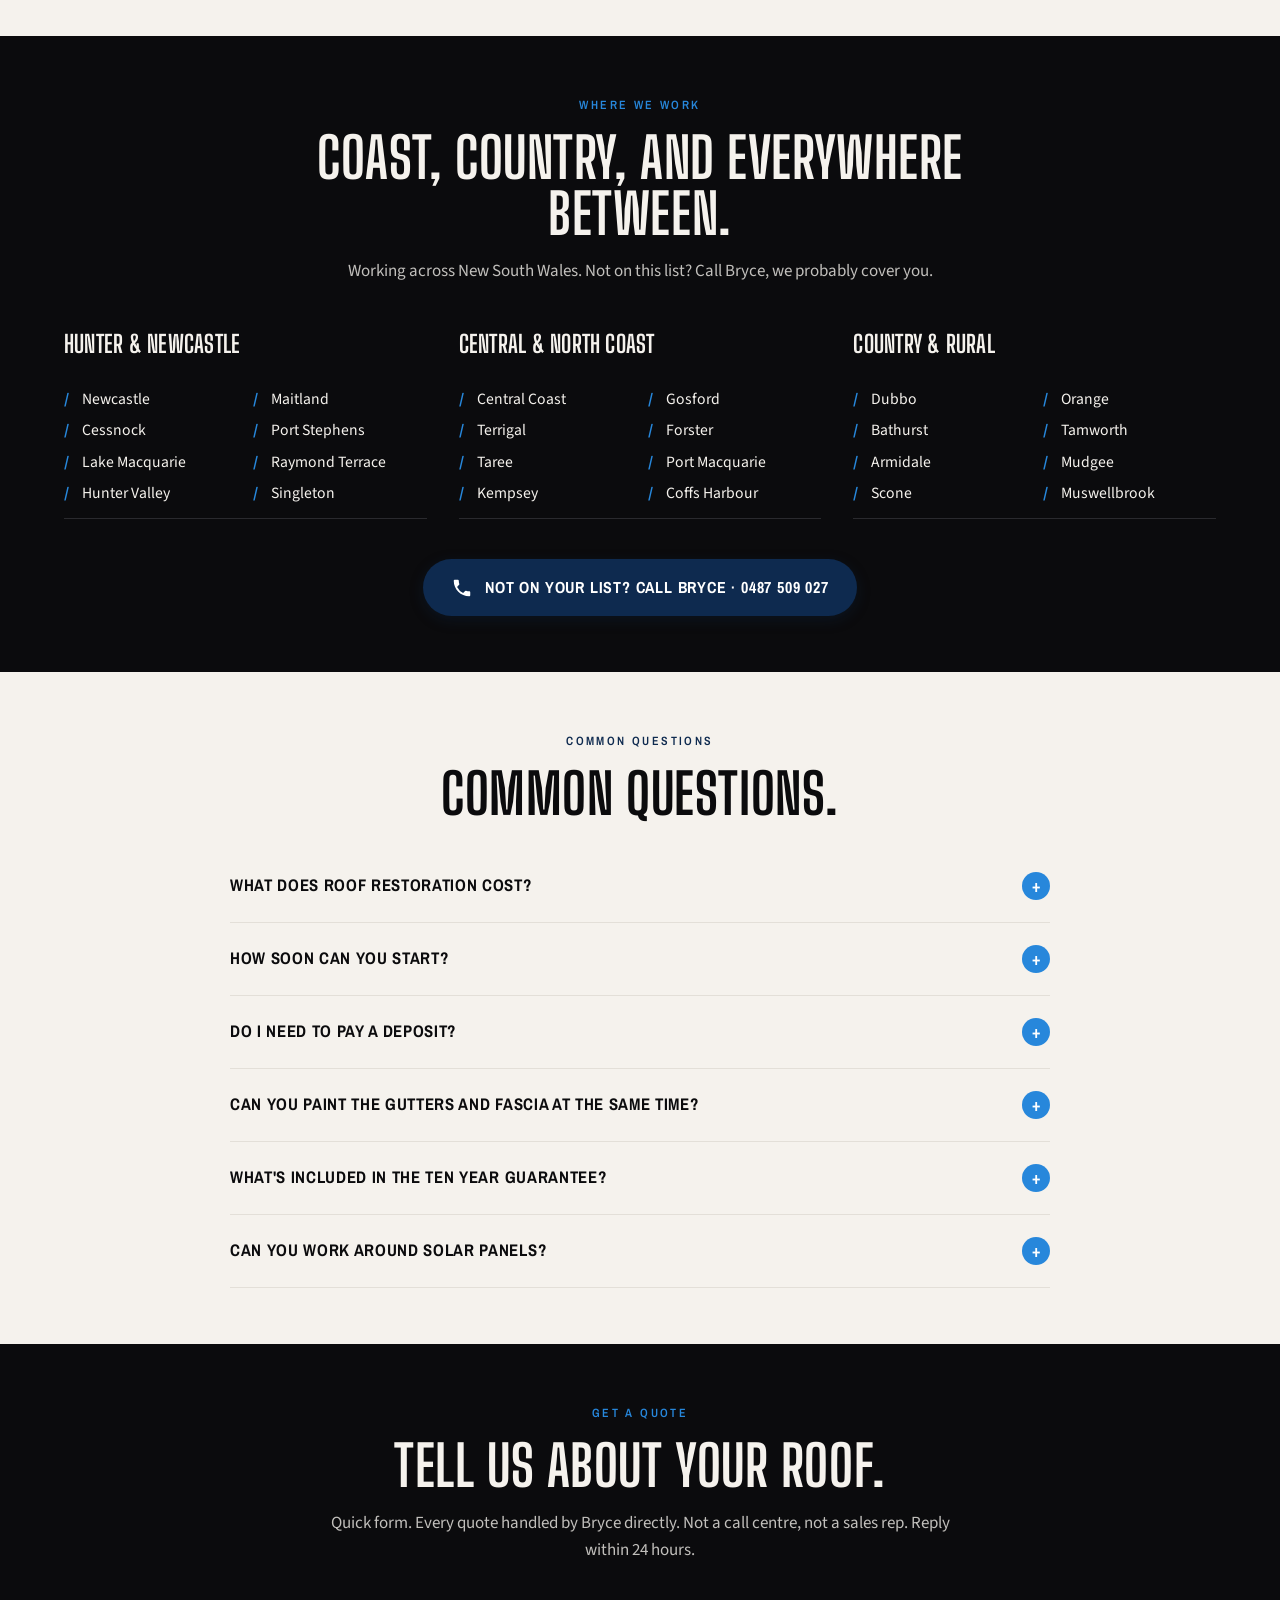
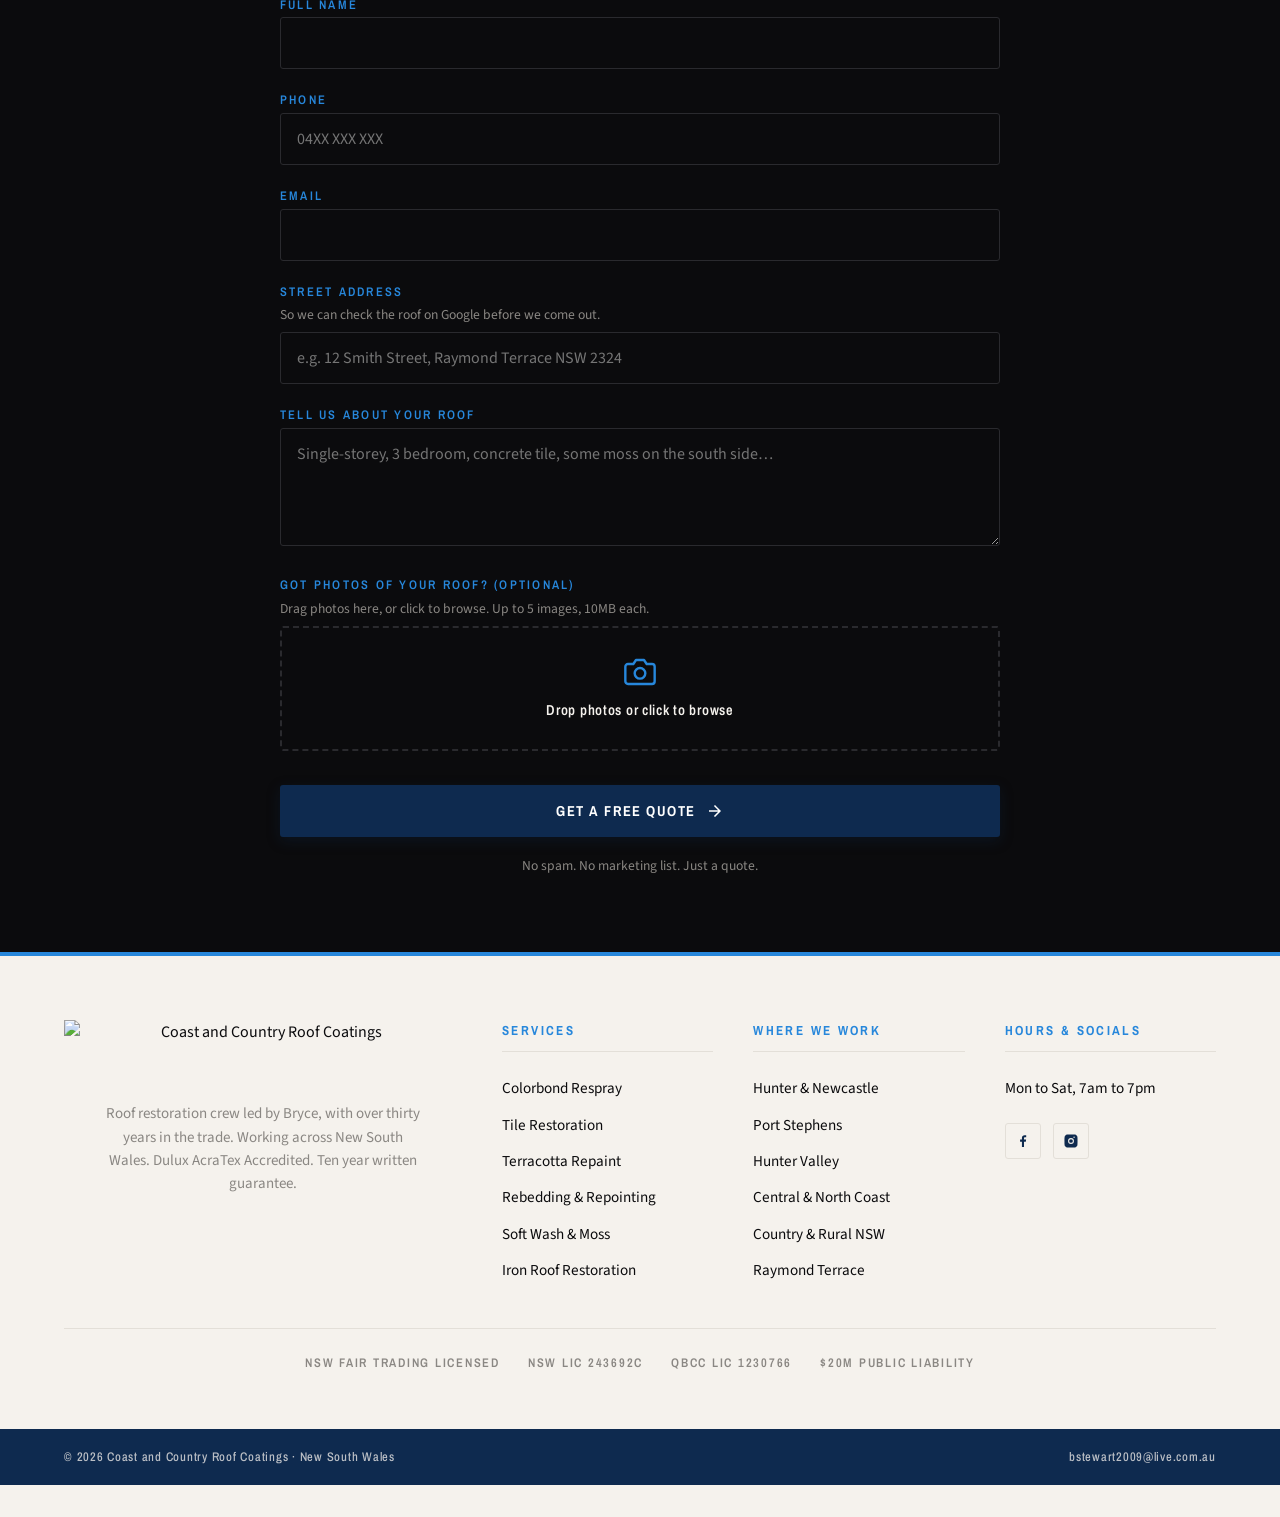
==== commit a07e5d90: "21" ====
--- a/index.html
+++ b/index.html
@@ -1009,8 +1009,7 @@
     <div class="wrap">
       <div class="footer-bottom-row">
         <span class="footer-copy">&copy; <span id="current-year">2026</span> Coast and Country Roof Coatings &middot; New South Wales</span>
-        <!-- PLACEHOLDER · ABN to be supplied -->
-        <span class="footer-abn">ABN XX XXX XXX XXX</span>
+        <a href="mailto:bstewart2009@live.com.au" class="footer-email-link">bstewart2009@live.com.au</a>
       </div>
     </div>
   </div>
--- a/css/main.css
+++ b/css/main.css
@@ -1969,11 +1969,19 @@
   color: rgba(245, 242, 237, 0.75);
 }
 .footer-bottom-band .footer-copy,
-.footer-bottom-band .footer-abn {
+.footer-bottom-band .footer-email-link {
   margin: 0;
   color: inherit;
   font-size: inherit;
   letter-spacing: inherit;
+}
+.footer-bottom-band .footer-email-link {
+  text-decoration: none;
+  transition: color 200ms ease, opacity 200ms ease;
+}
+.footer-bottom-band .footer-email-link:hover {
+  color: var(--accent);
+  text-decoration: underline;
 }
 
 @media (max-width: 720px) {
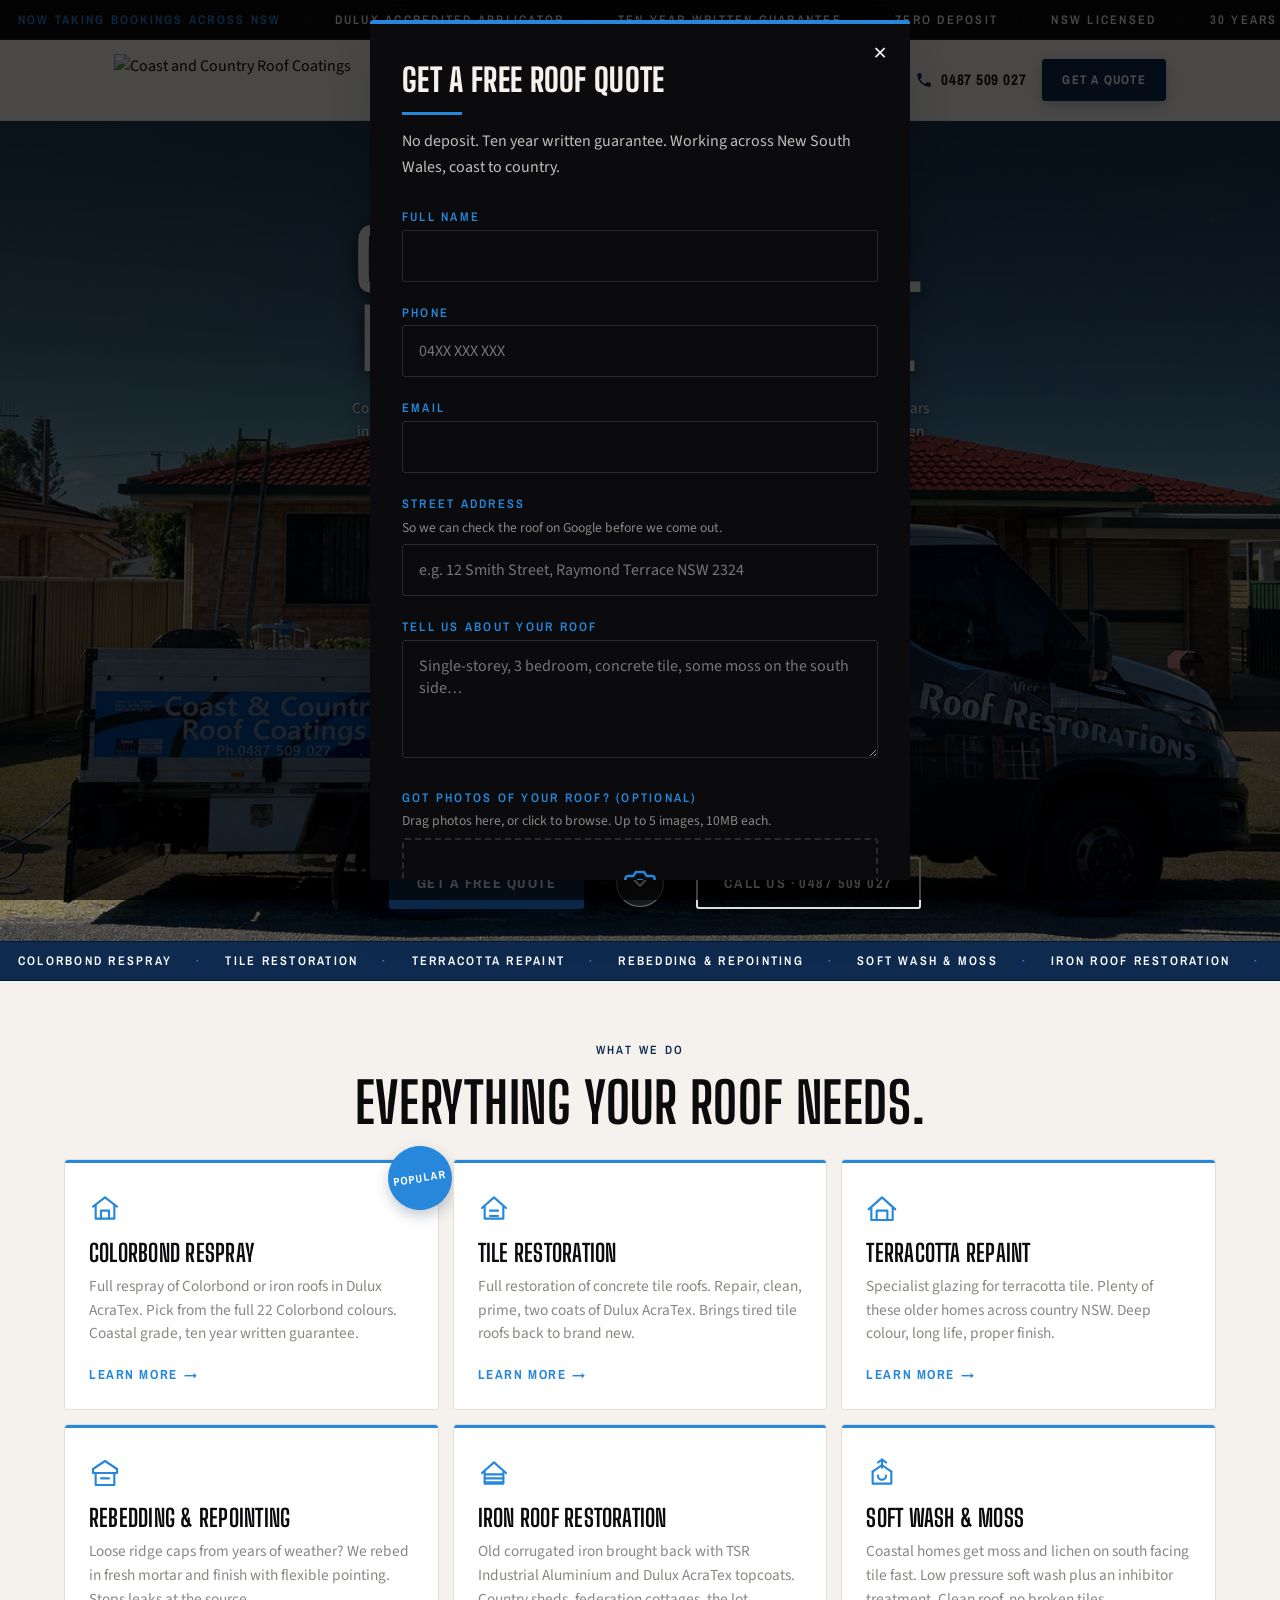
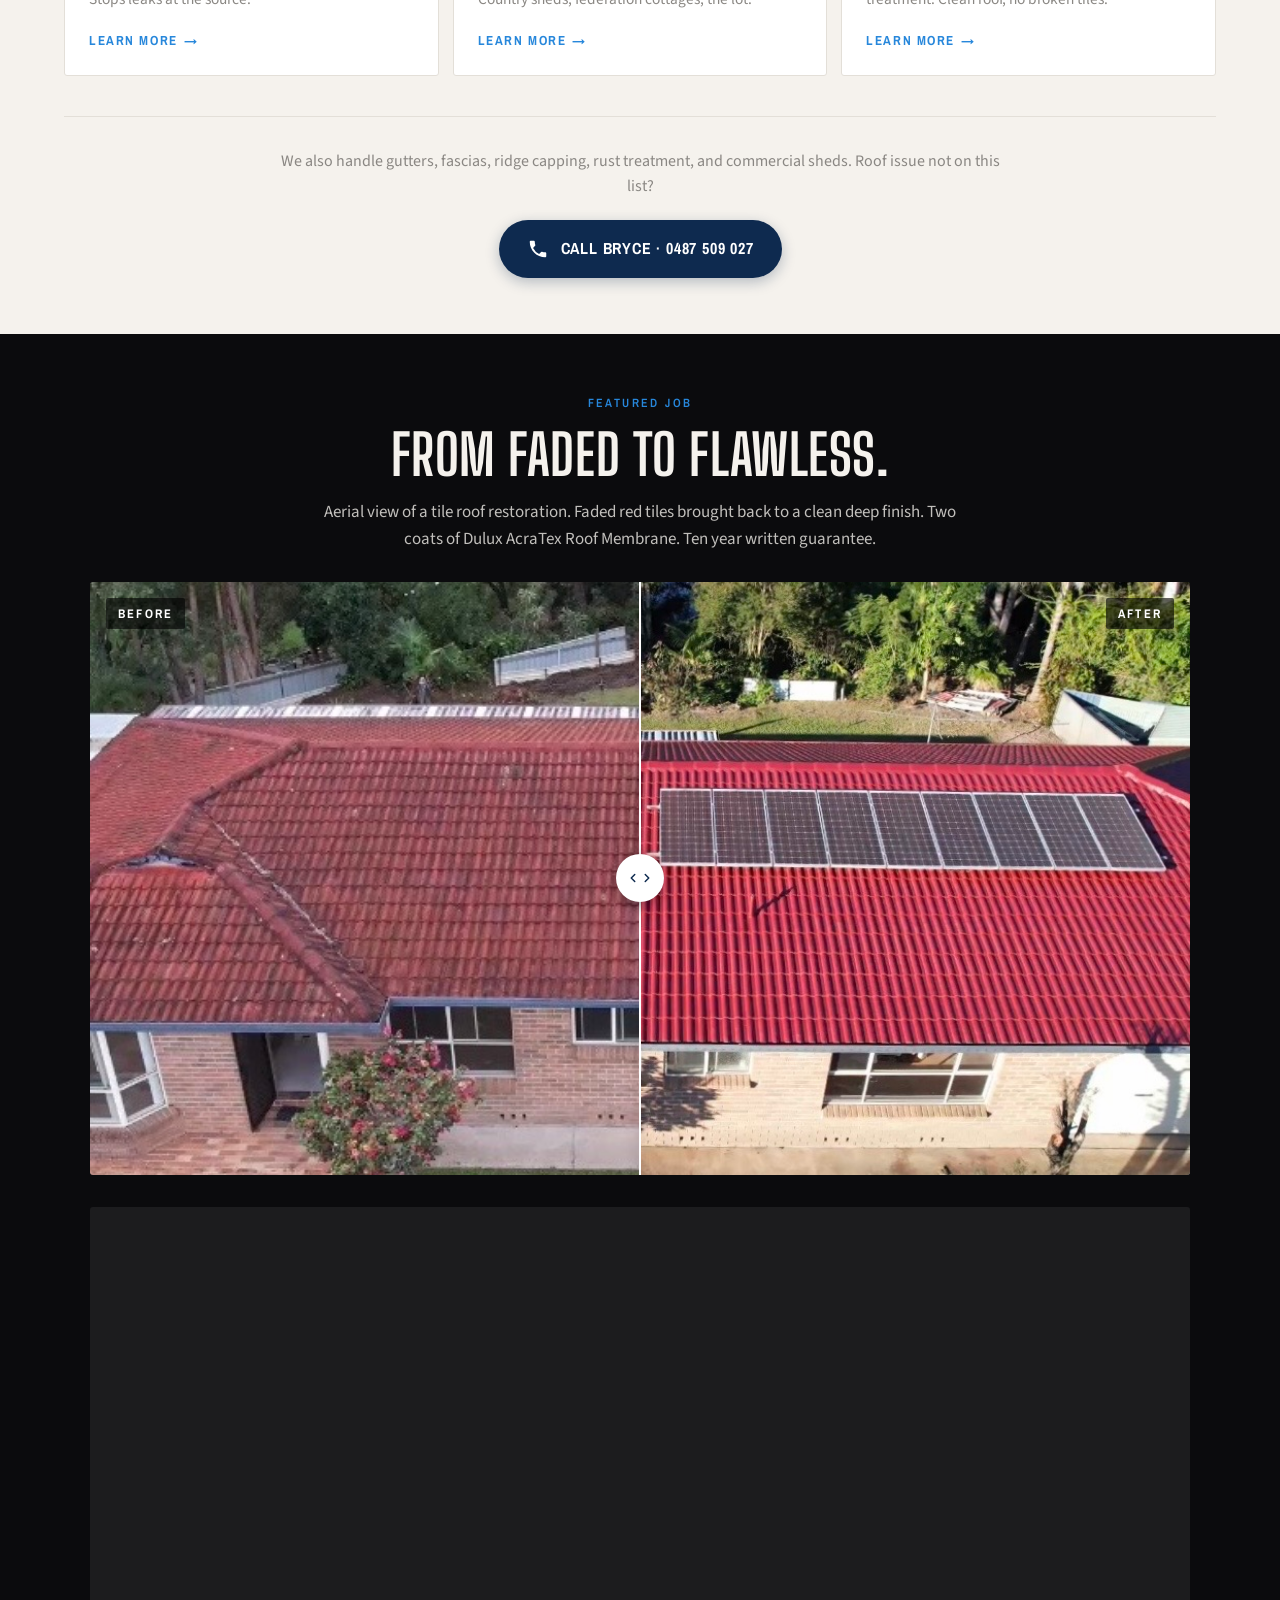
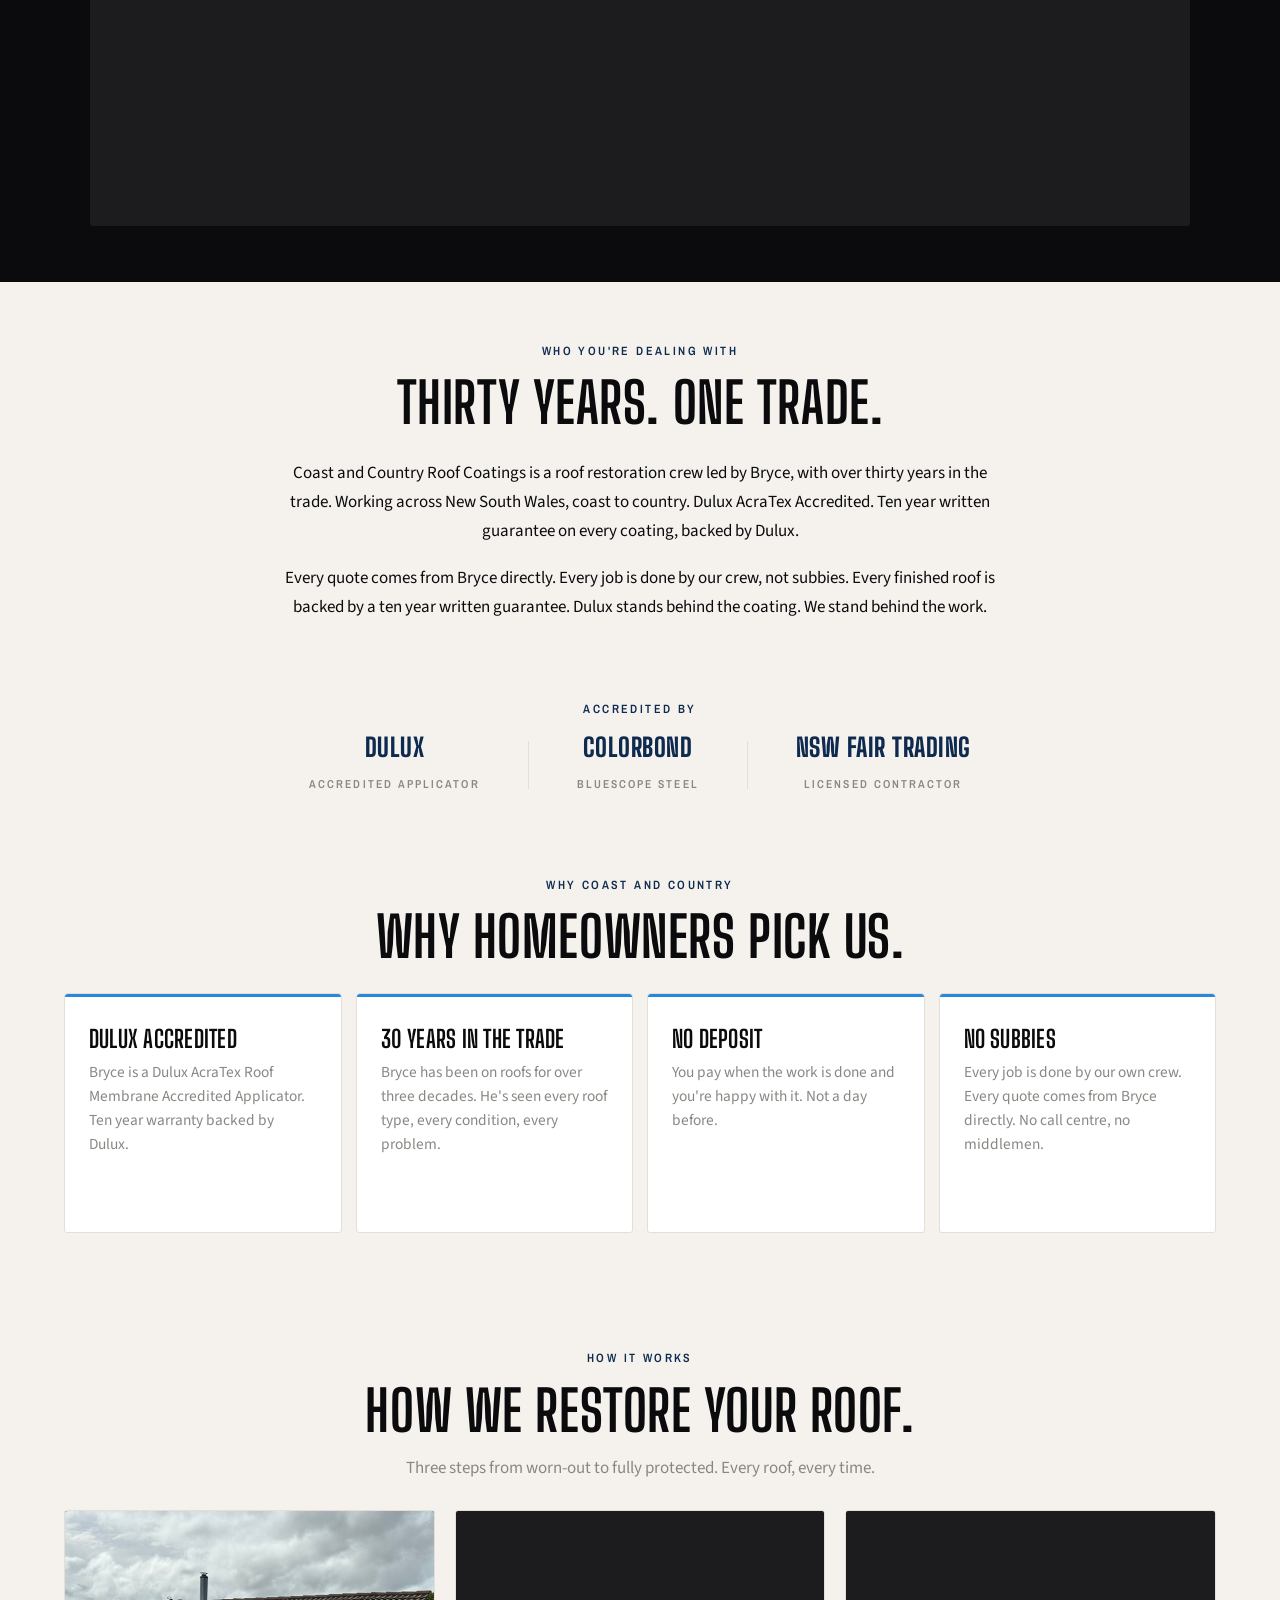
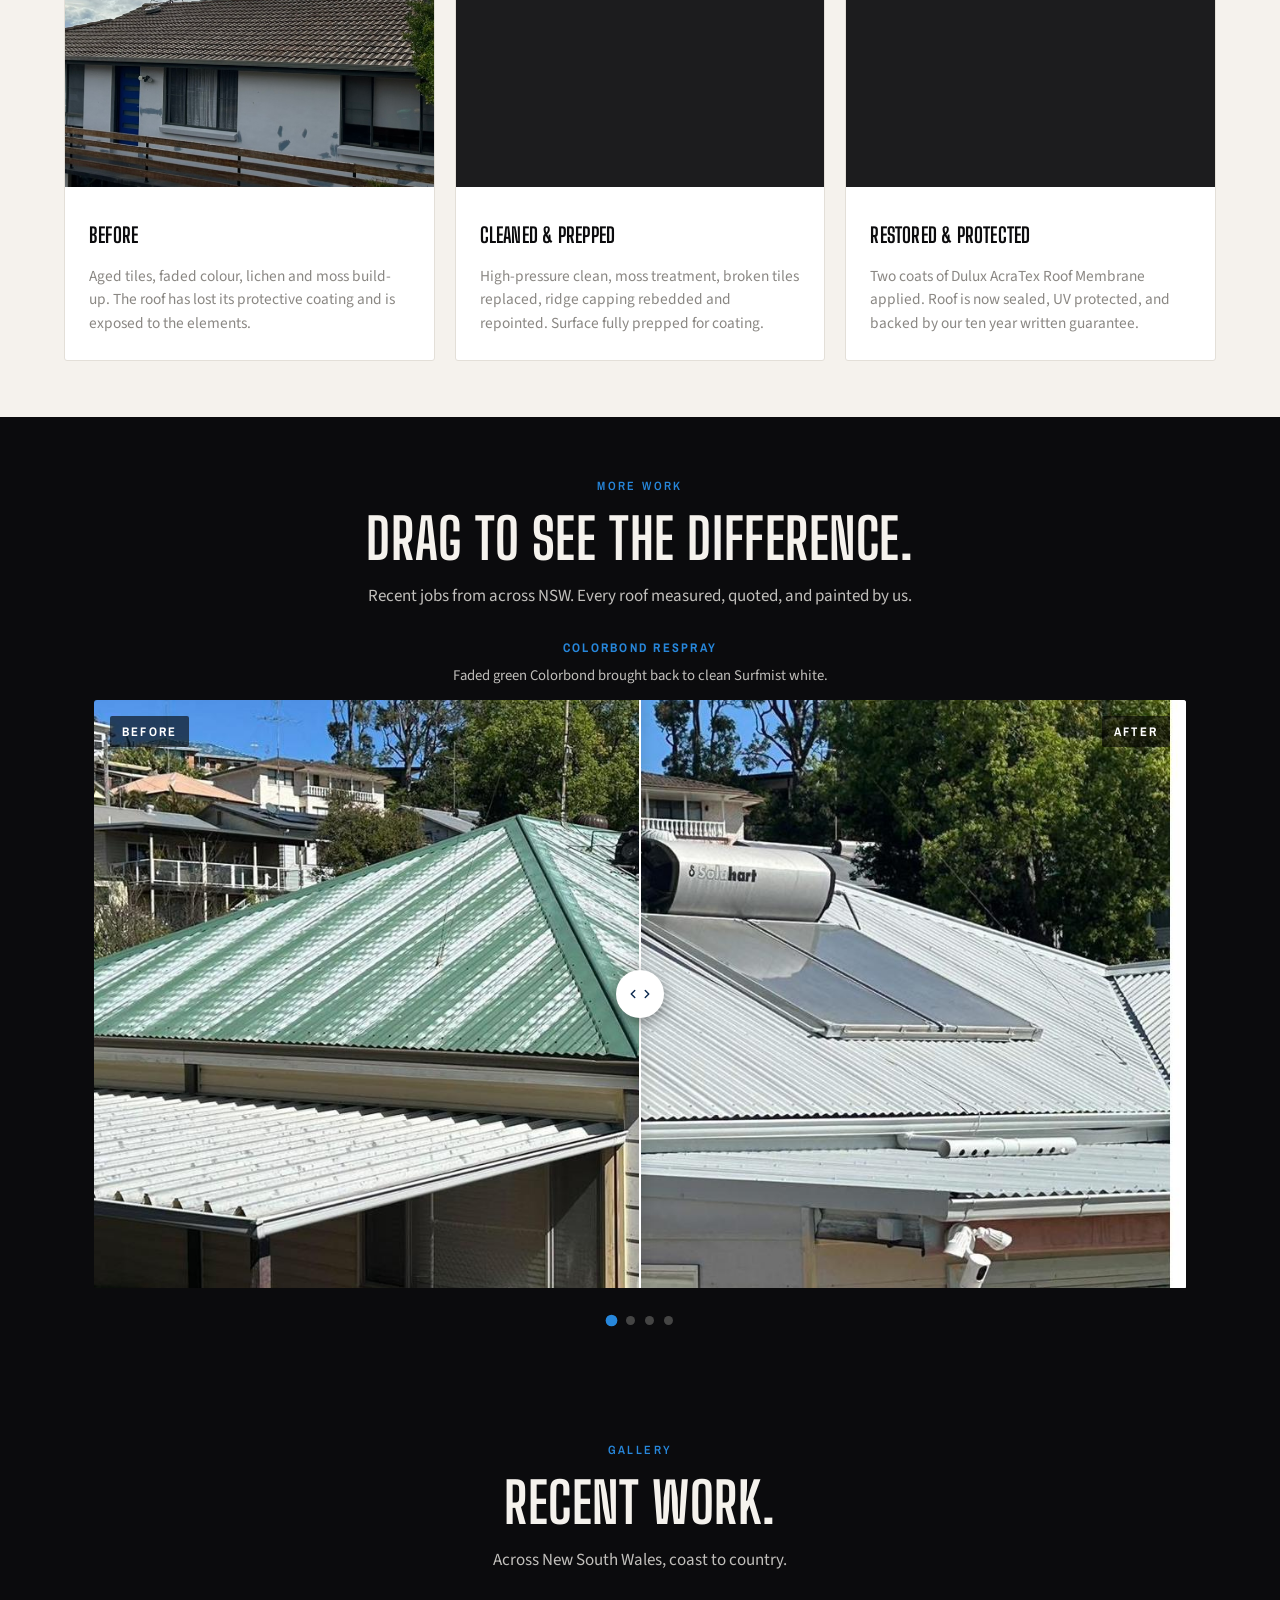
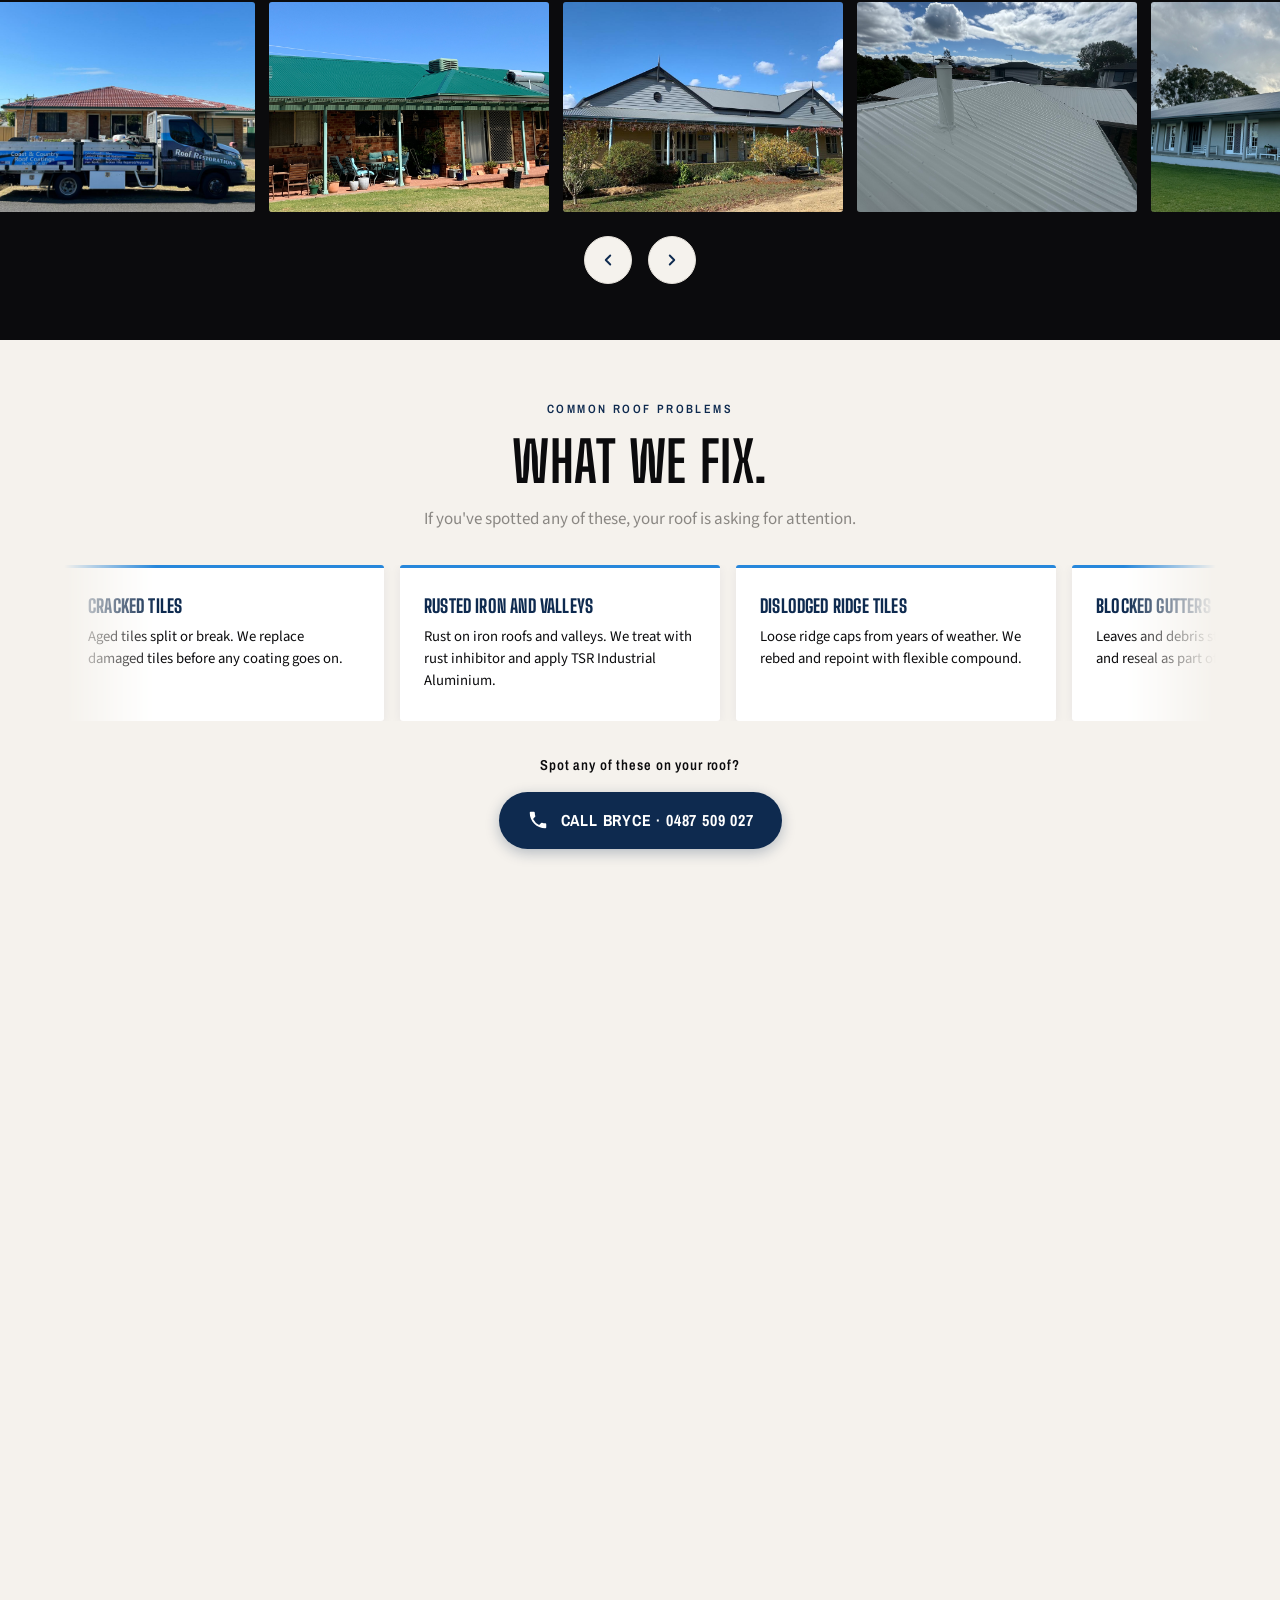
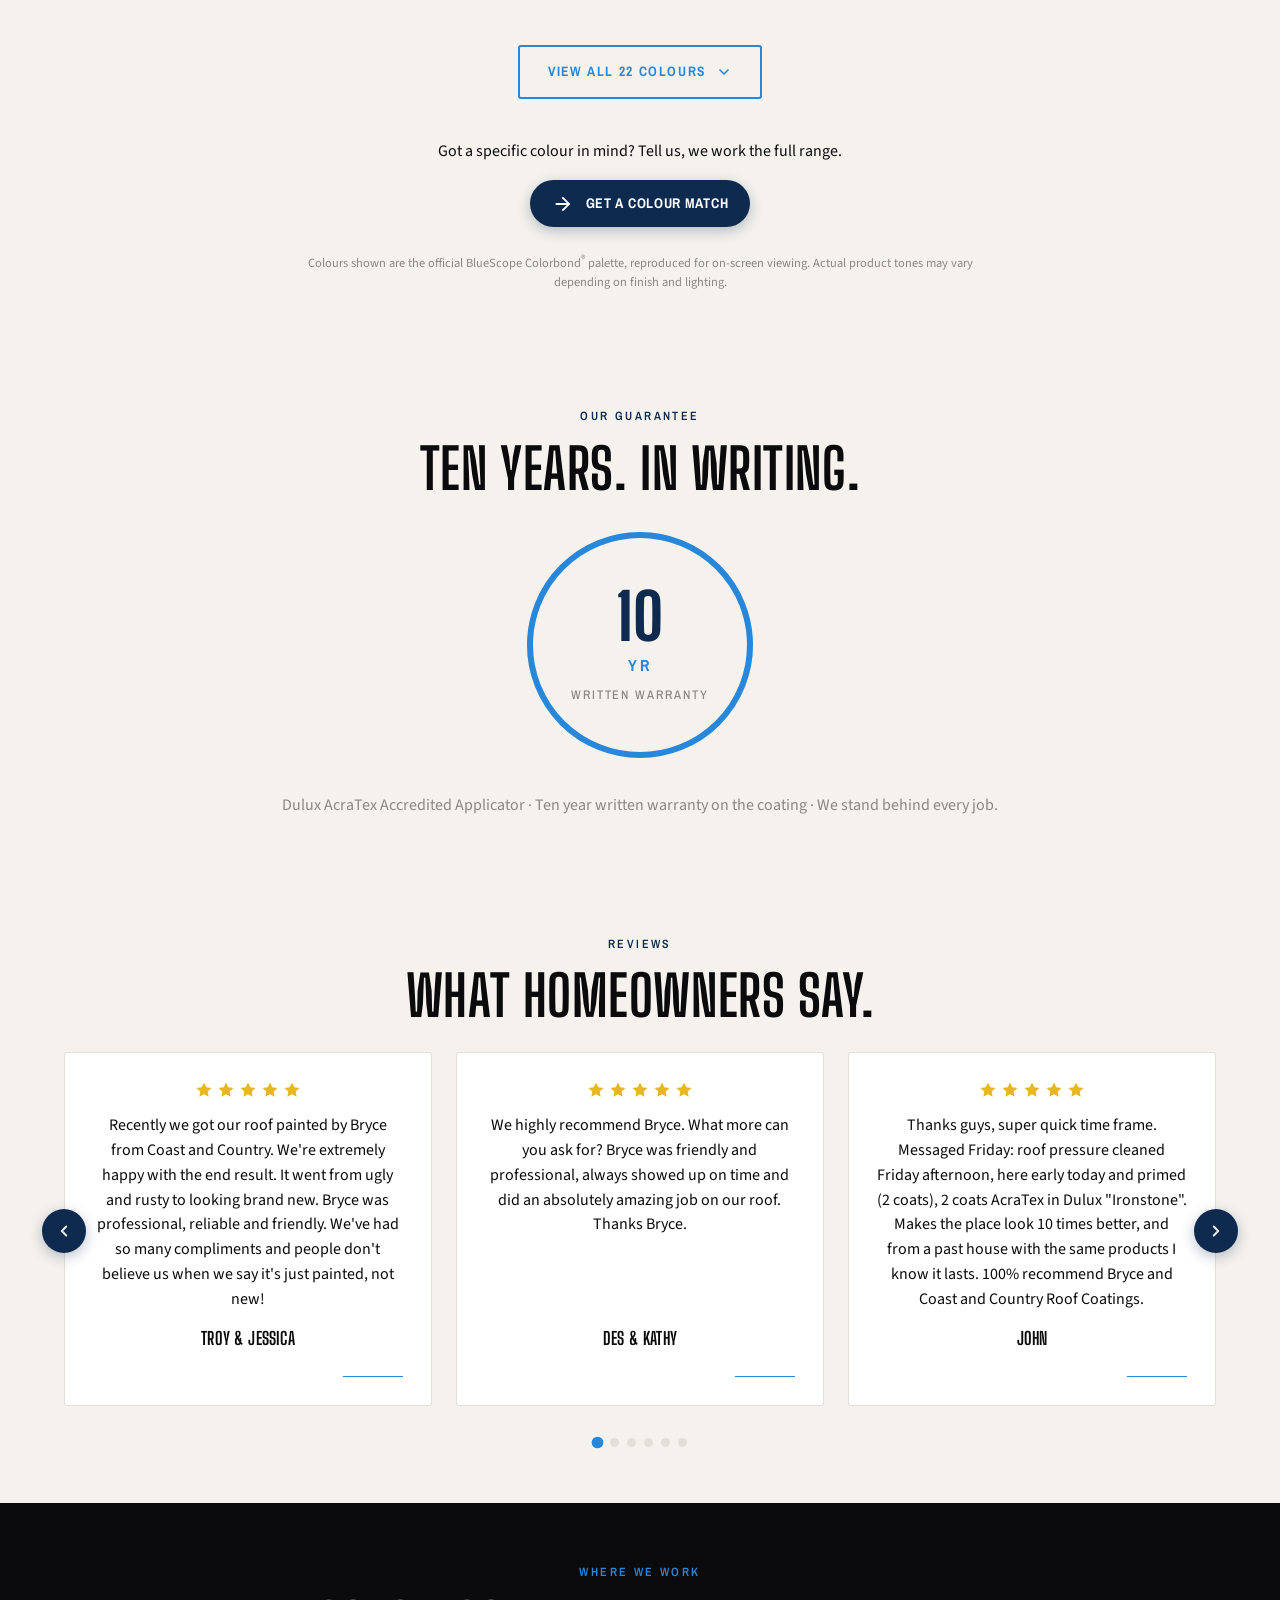
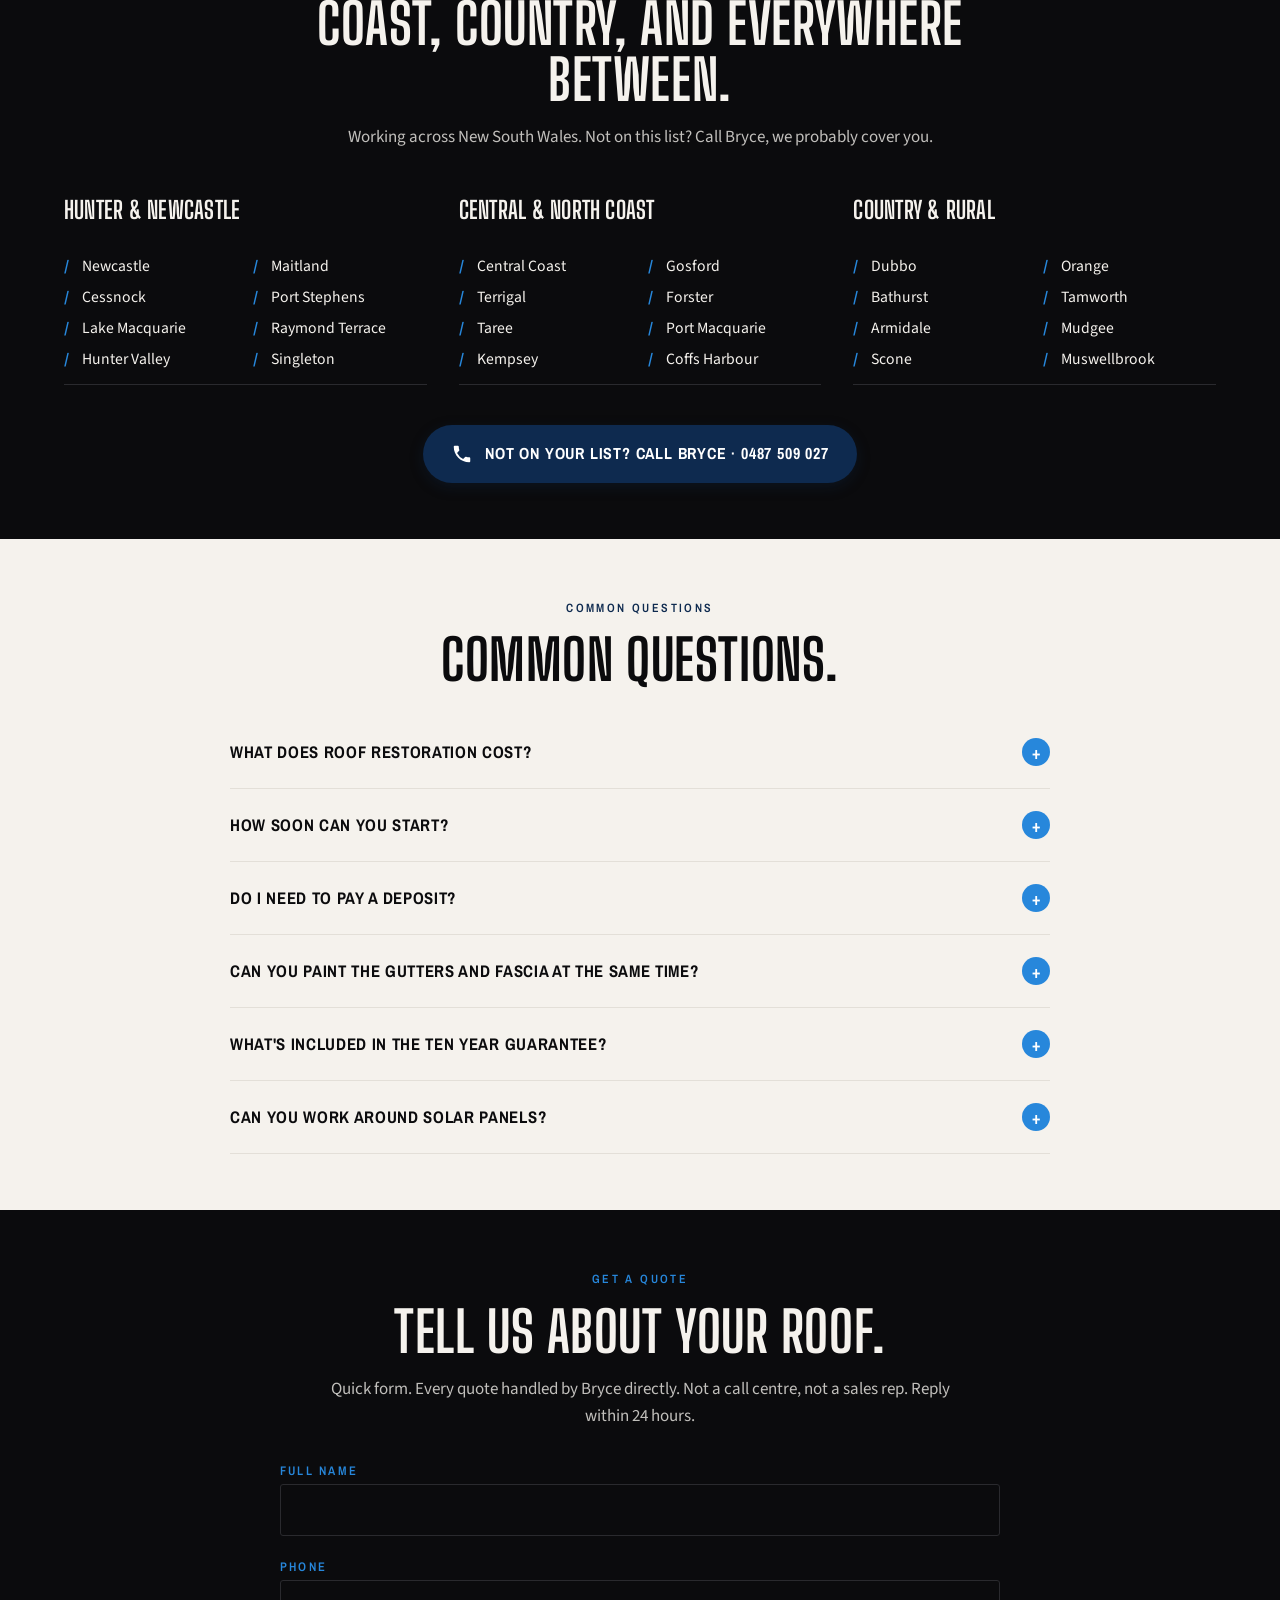
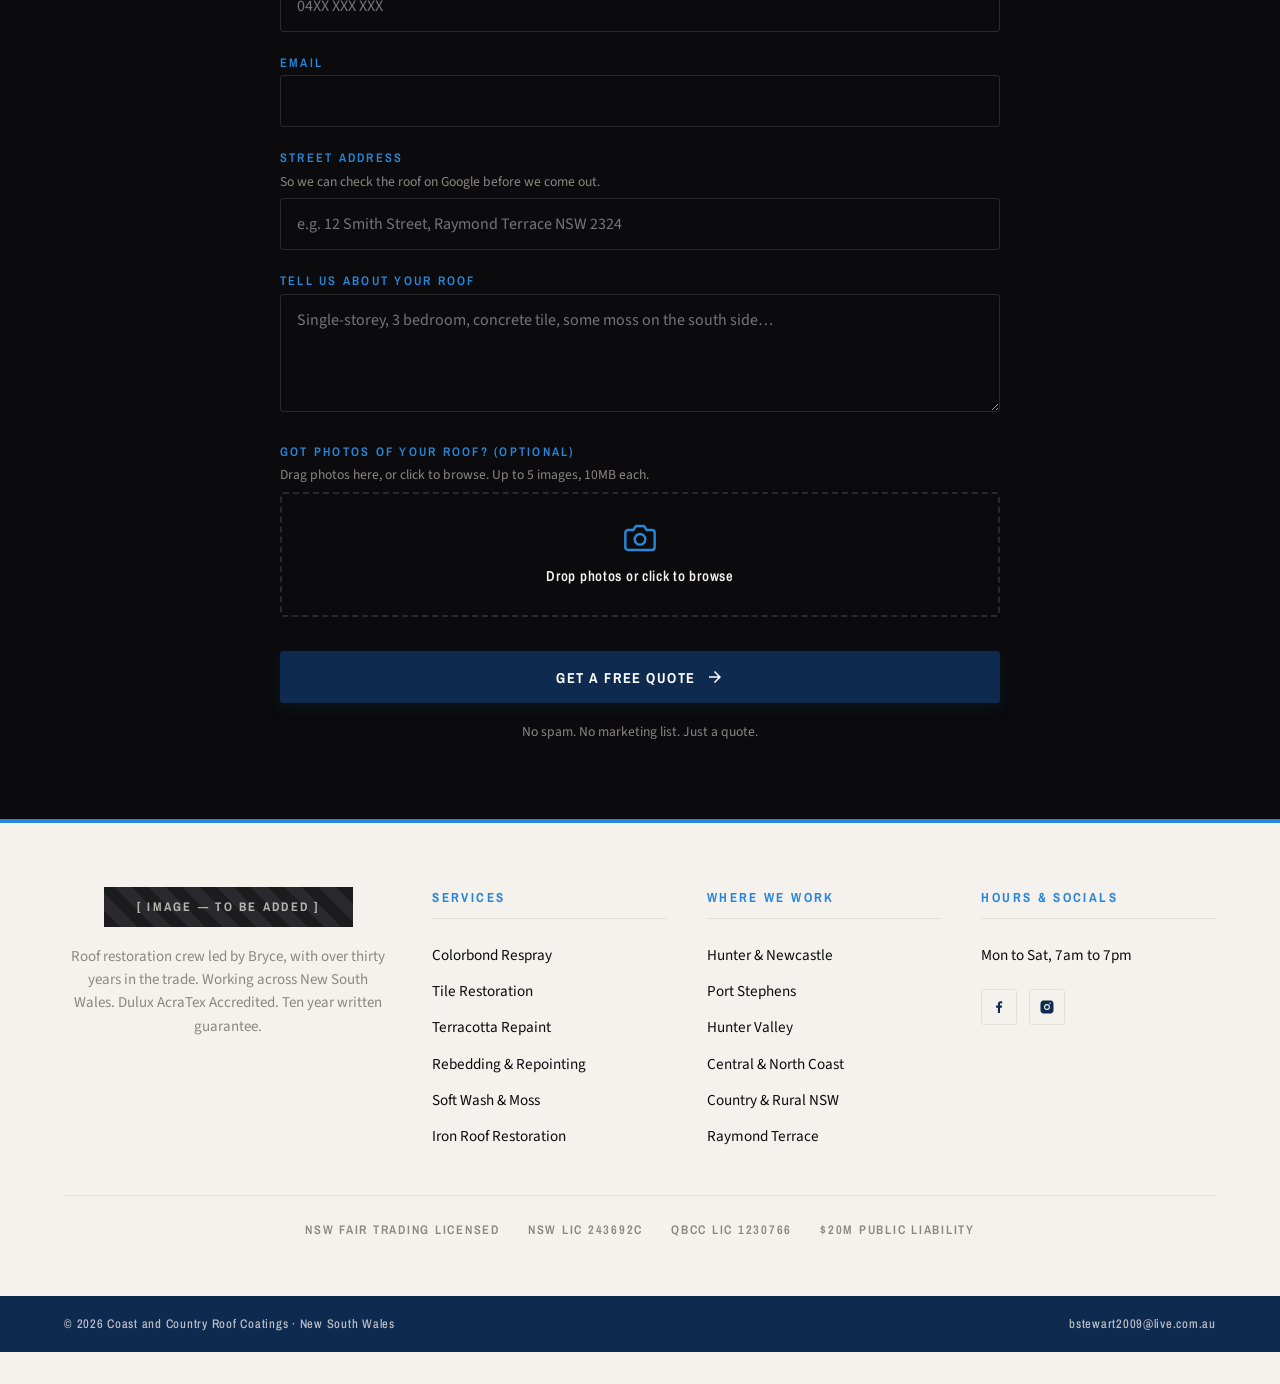
==== commit afc8935e: "21" ====
--- a/index.html
+++ b/index.html
@@ -328,10 +328,10 @@
     </div>
     <div class="ba-slider reveal" role="img" aria-label="Drag to compare before and after">
       <div class="pane before">
-        <img src="images/drone-red-before.jpg" alt="Aerial view of faded red tile roof before restoration">
+        <img src="images/before-red-roof-final.jpg" alt="Aerial view of faded red tile roof before restoration">
       </div>
       <div class="pane after">
-        <img src="images/drone-red-after.jpg" alt="Aerial view of restored deep red tile roof after coating">
+        <img src="images/after-red-roof-final.jpg" alt="Aerial view of restored red tile roof after Dulux AcraTex coating">
       </div>
       <span class="ba-label ba-label-before">Before</span>
       <span class="ba-label ba-label-after">After</span>
@@ -362,7 +362,6 @@
     </div>
     <div class="about-body reveal">
       <p>Coast and Country Roof Coatings is a roof restoration crew led by Bryce, with over thirty years in the trade. Working across New South Wales, coast to country. Dulux AcraTex Accredited. Ten year written guarantee on every coating, backed by Dulux.</p>
-      <p>Salt air on the coast eats Colorbond. UV in the country fades terracotta. Sheds bake under thirty plus summers. We've worked all of it long enough to know which products hold up. Dulux AcraTex Roof Membrane for the topcoat. Globalcoat industrial primers where the substrate needs them. TSR Industrial Aluminium for iron. The right system for the right roof.</p>
       <p>Every quote comes from Bryce directly. Every job is done by our crew, not subbies. Every finished roof is backed by a ten year written guarantee. Dulux stands behind the coating. We stand behind the work.</p>
     </div>
   </div>
